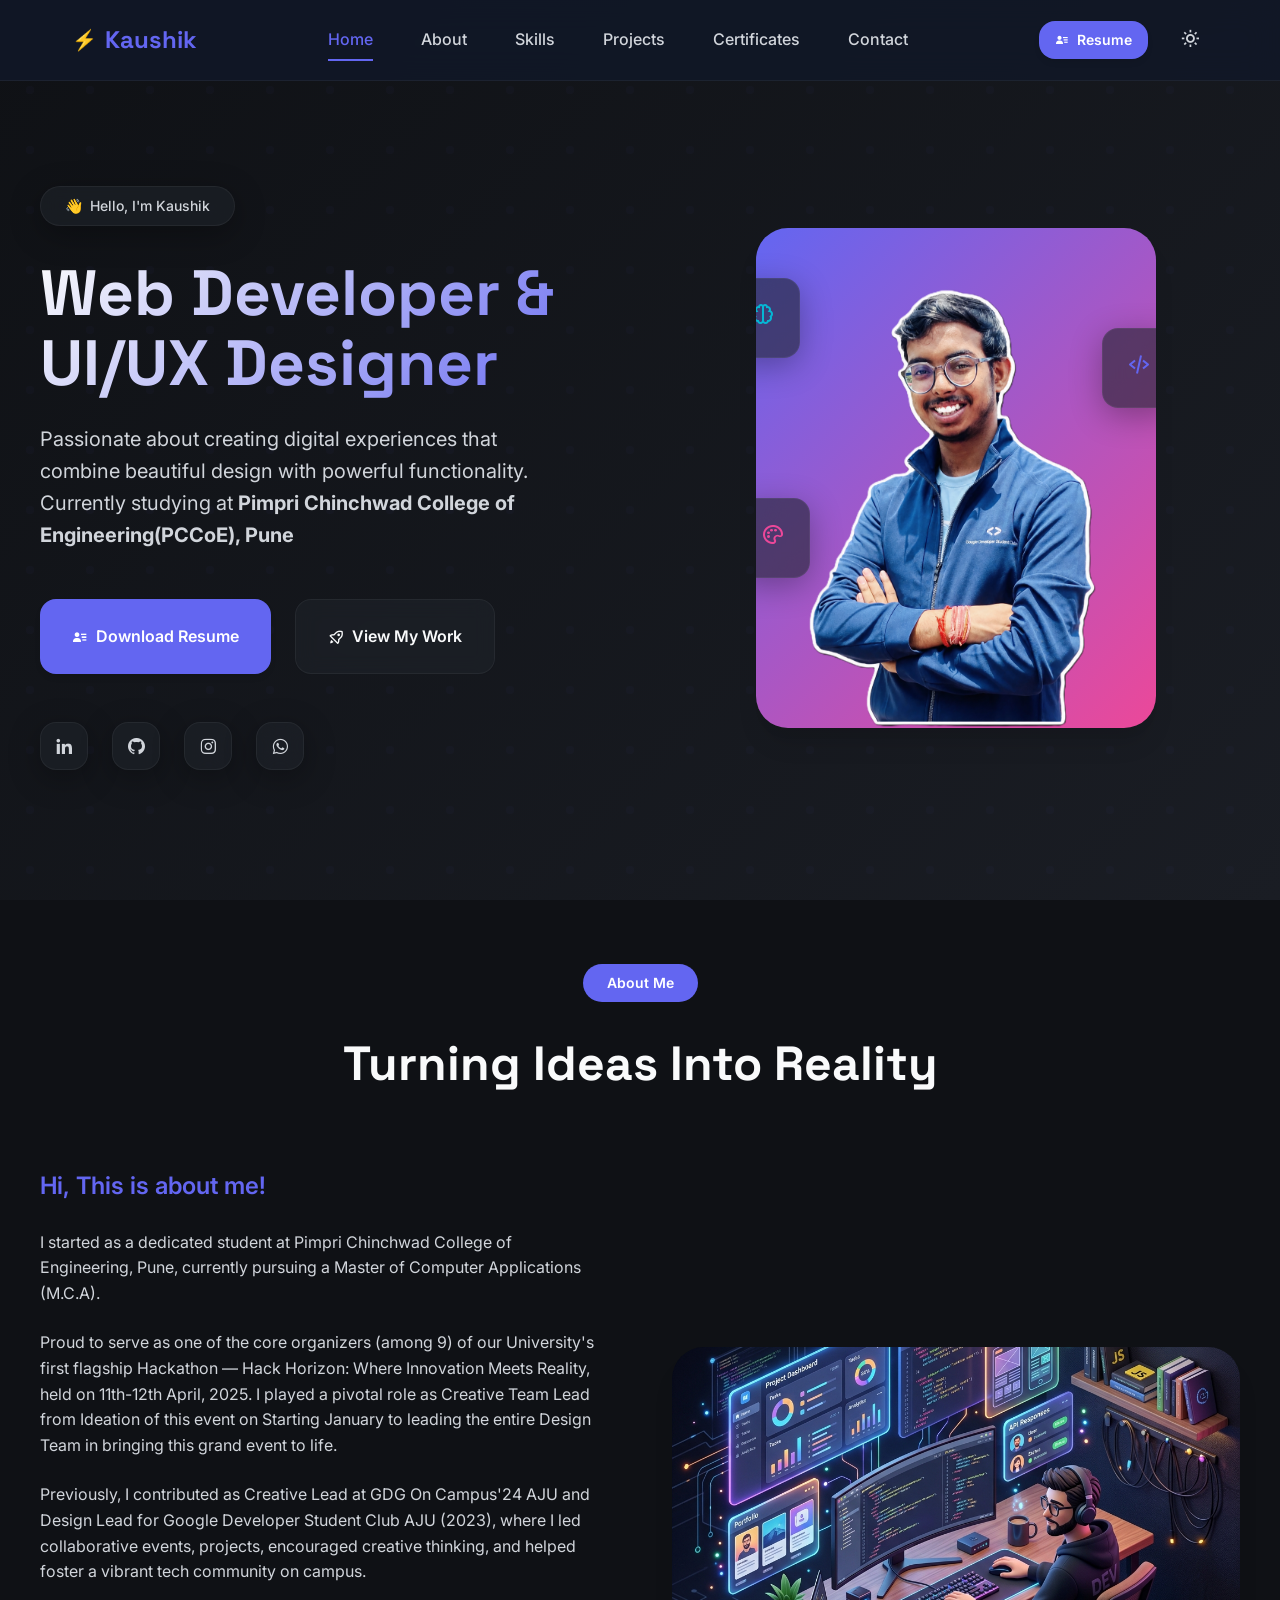
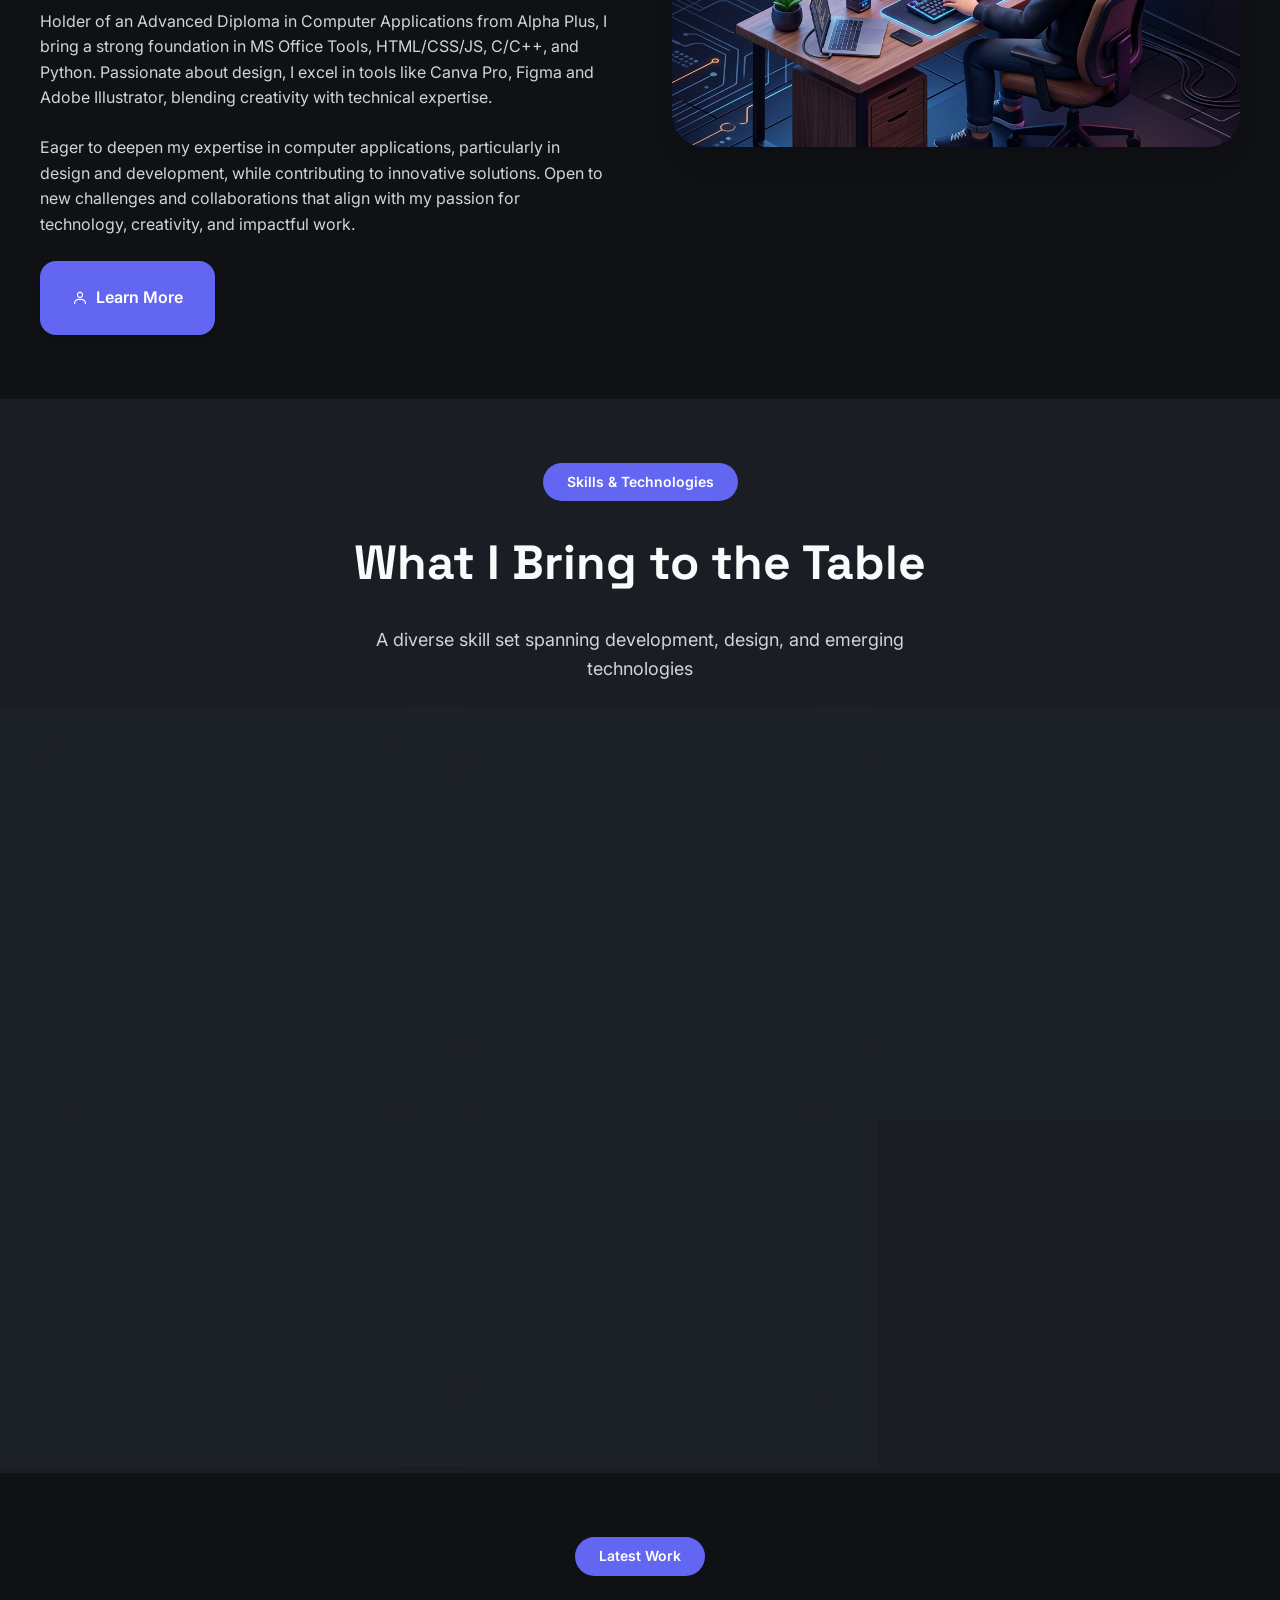
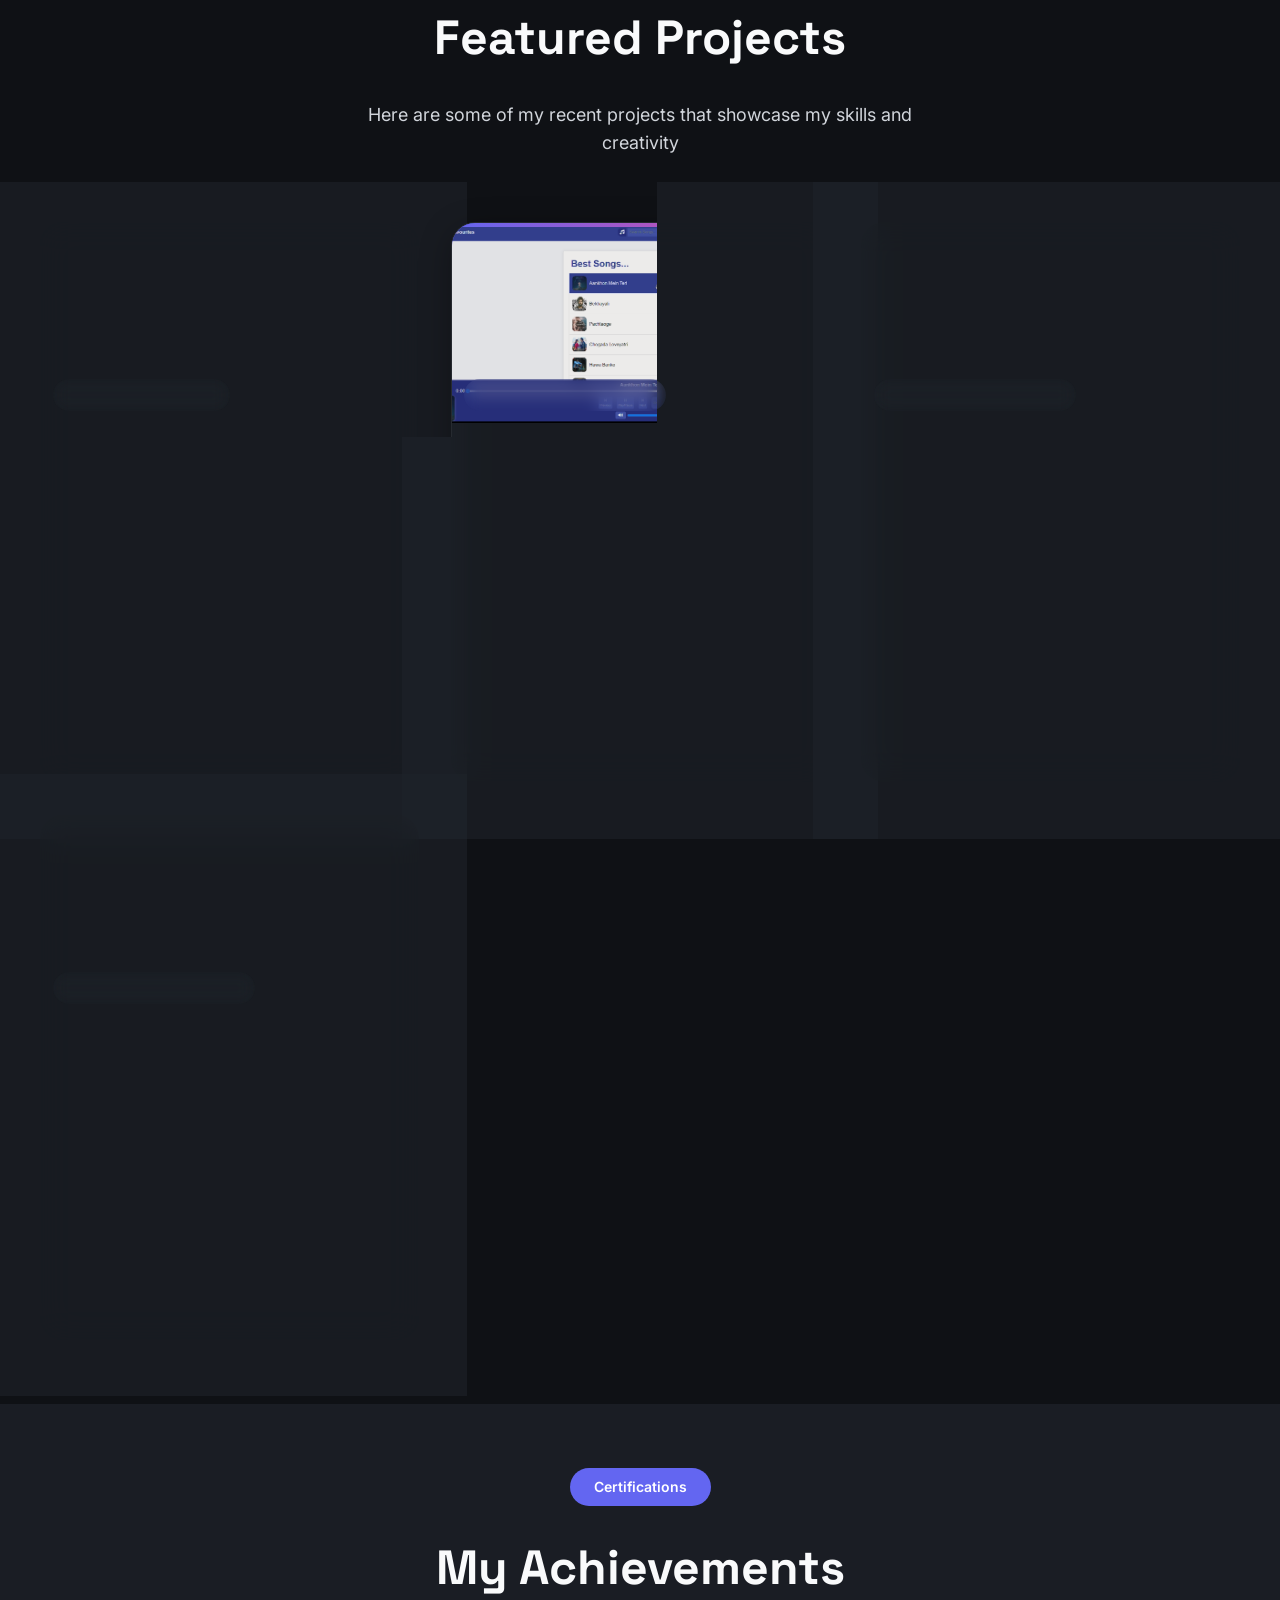
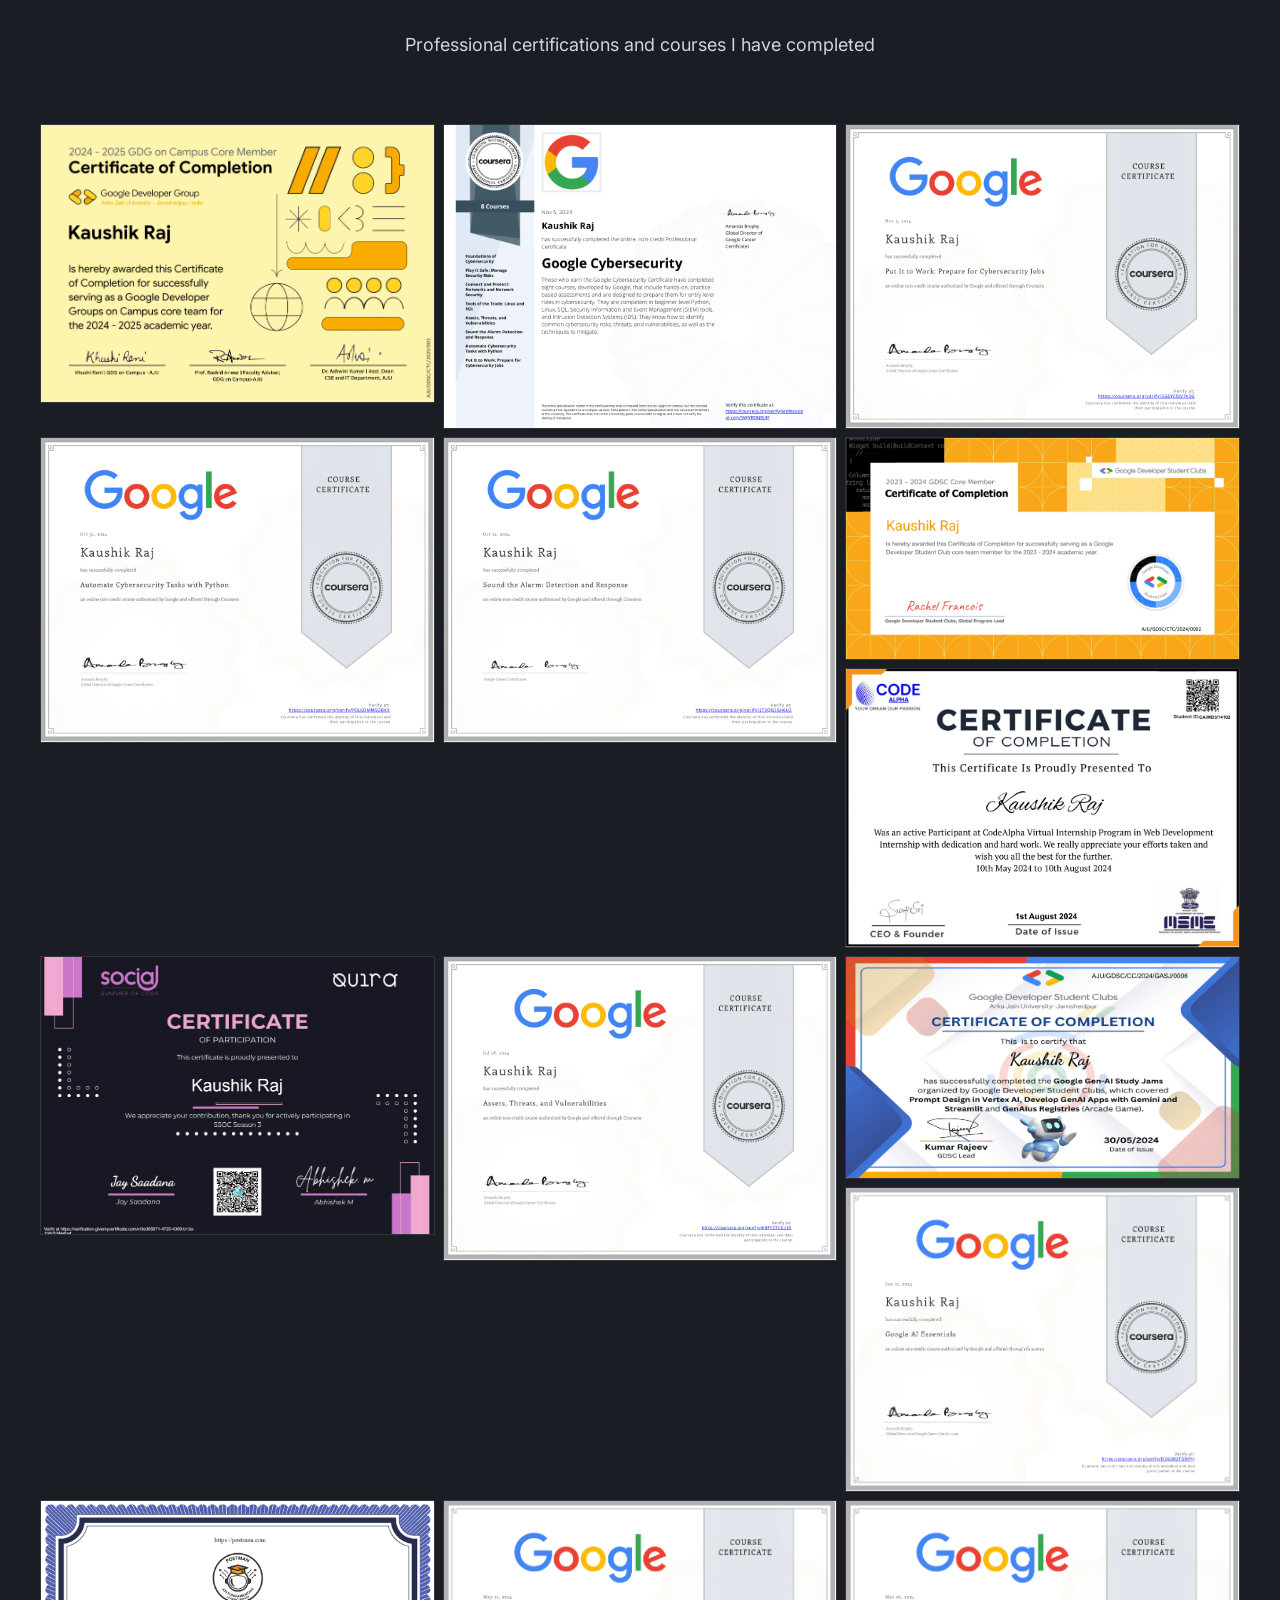
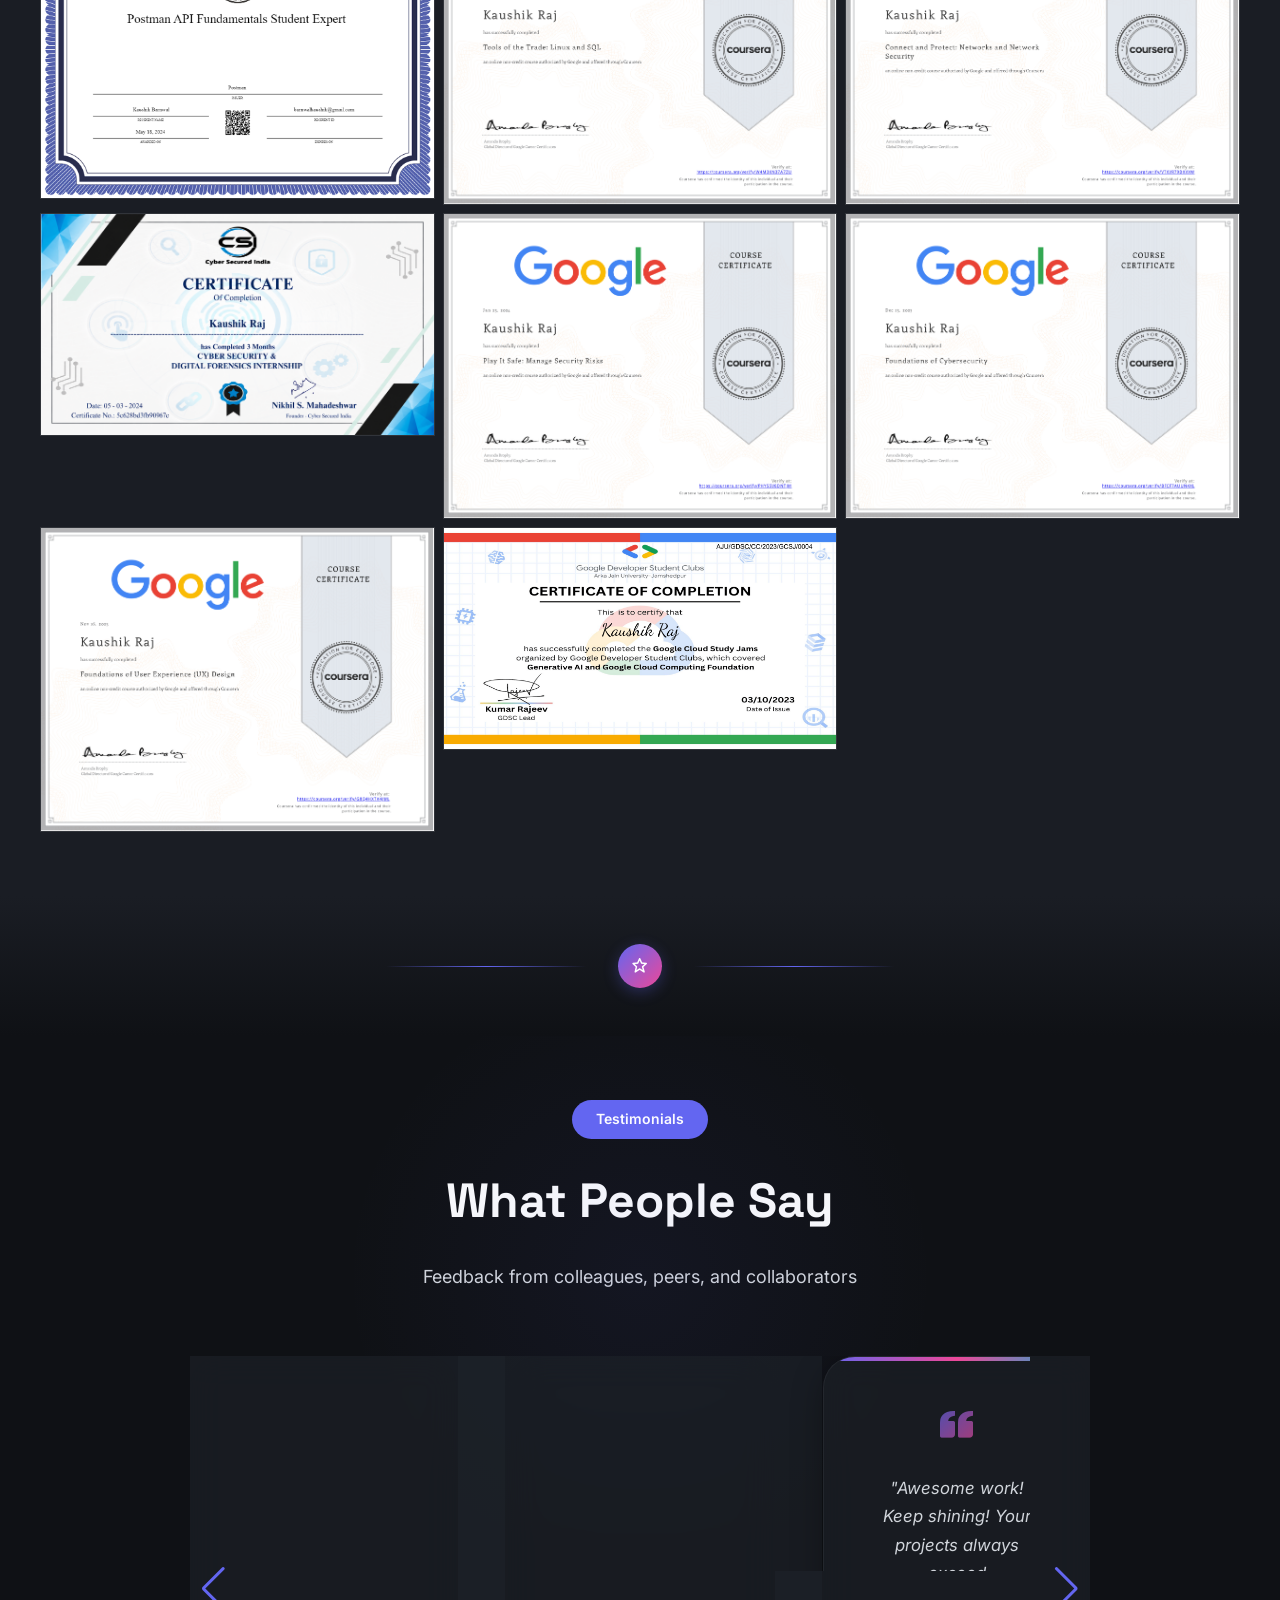
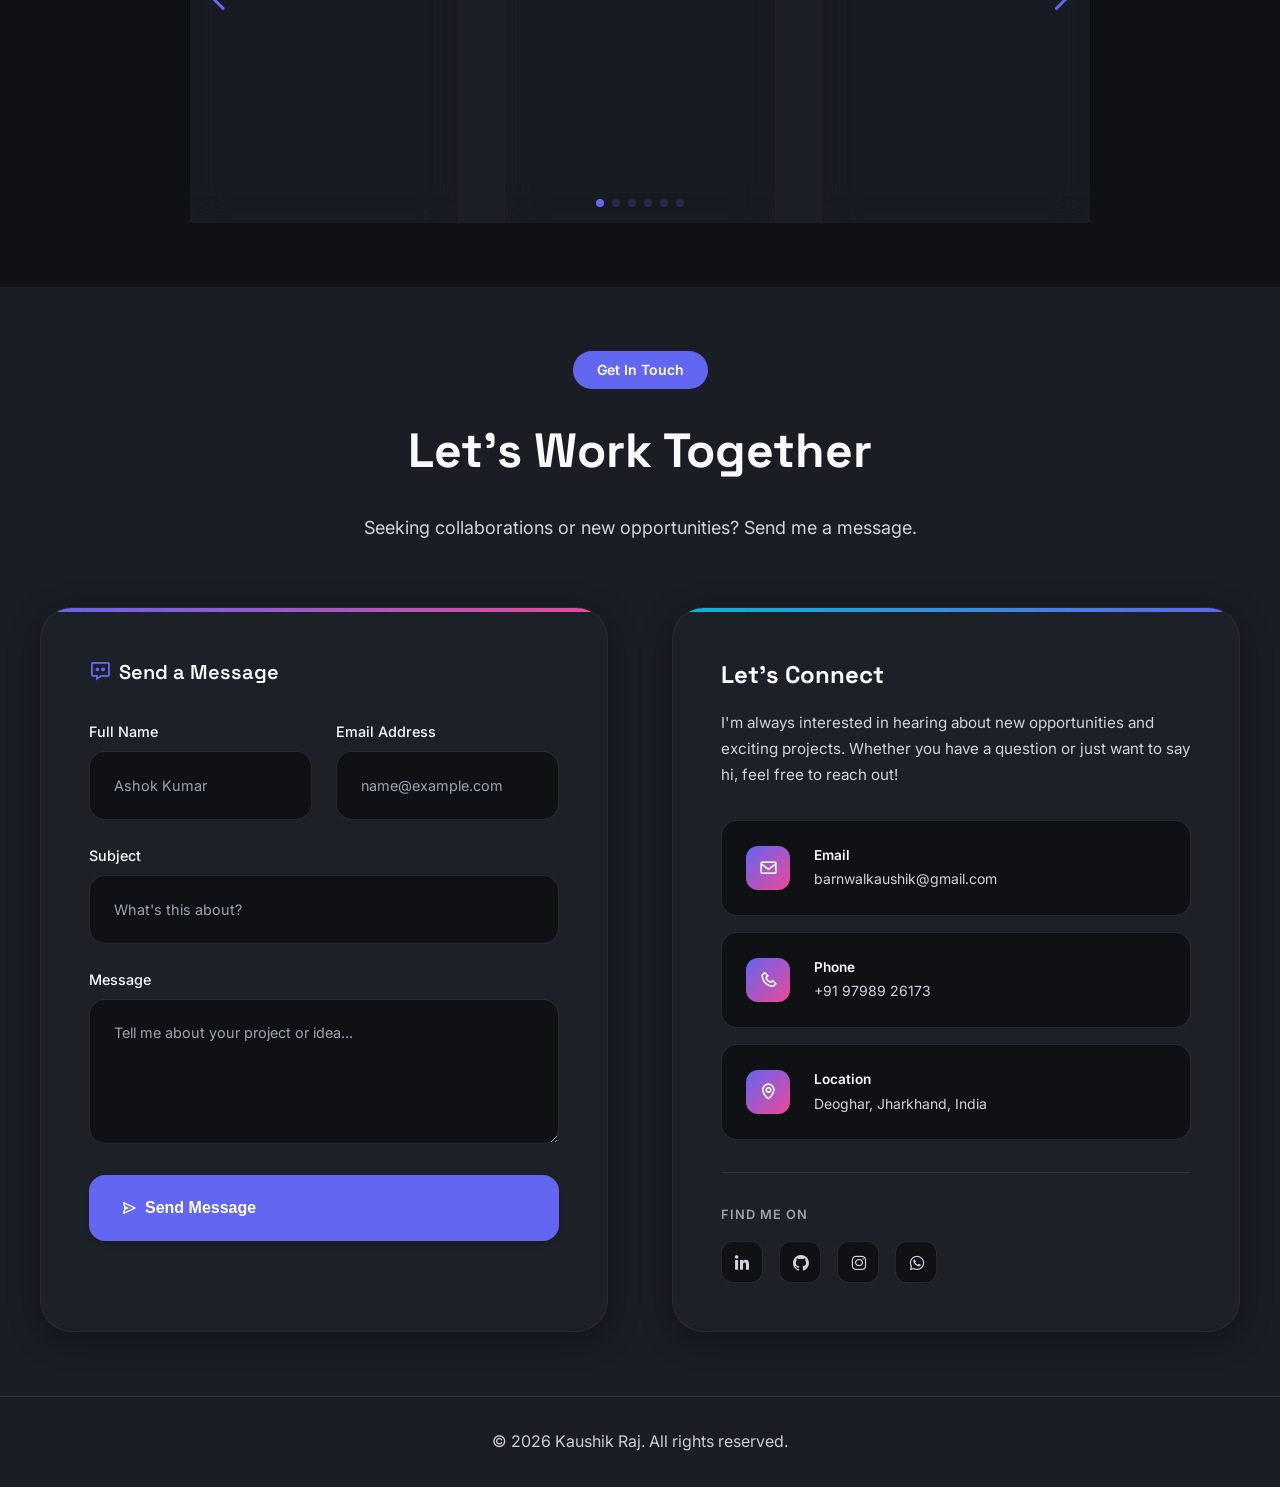
==== public/index.html @ 4f363c5a "feat: implement portfolio website with project and certificate showcase sections" ====
<!DOCTYPE html>
<html lang="en">

<head>
    <meta charset="UTF-8">
    <meta name="viewport" content="width=device-width, initial-scale=1.0">
    <title>Kaushik Raj - Portfolio</title>
    <meta name="description" content="Kaushik Raj's Portfolio - Web Developer & UI/UX Designer">
    <link
        href="https://fonts.googleapis.com/css2?family=Inter:wght@300;400;500;600;700&family=Space+Grotesk:wght@400;500;600;700&display=swap"
        rel="stylesheet">
    <!-- Icons -->
    <link href='https://unpkg.com/boxicons@2.1.4/css/boxicons.min.css' rel='stylesheet'>
    <!-- Swiper CSS -->
    <link rel="stylesheet" href="https://cdn.jsdelivr.net/npm/swiper@11/swiper-bundle.min.css" />
    <link rel="stylesheet" href="css/style.css">
</head>

<body class="dark-theme">
    <script>
        const storedTheme = localStorage.getItem("theme");
        if (storedTheme === "light") {
            document.body.classList.remove("dark-theme");
        } else {
            document.body.classList.add("dark-theme");
            if (!storedTheme) localStorage.setItem("theme", "dark");
        }
    </script>
    <!-- Ambient Background -->
    <div class="ambient-bg">
        <div class="ambient-blob blob-1"></div>
        <div class="ambient-blob blob-2"></div>
        <div class="ambient-blob blob-3"></div>
    </div>

    <!-- Header -->
    <header class="header">
        <div class="nav-container">
            <a href="#home" class="logo">Kaushik</a>
            <nav class="nav-menu">
                <a href="#home" class="nav-link active">Home</a>
                <a href="#about" class="nav-link">About</a>
                <a href="#skills" class="nav-link">Skills</a>
                <a href="#projects" class="nav-link">Projects</a>
                <a href="#certificates" class="nav-link">Certificates</a>
                <a href="#contact" class="nav-link">Contact</a>
            </nav>

            <div class="nav-actions">
                <a href="https://drive.google.com/drive/folders/1ziM_TMnIN3Klj3X53Wj9oPNrthdkcOQG?usp=sharing"
                    target="_blank" class="btn btn-primary btn-glow" style="padding: 0.5rem 1rem; font-size: 0.875rem;">
                    <i class='bx bxs-user-detail'></i> Resume
                </a>
                <button class="theme-toggle" id="theme-toggle" aria-label="Toggle Theme">
                    <i class='bx bx-moon'></i>
                </button>
                <button class="mobile-menu-toggle" aria-label="Toggle Mobile Menu">
                    <i class='bx bx-menu'></i>
                </button>
            </div>
        </div>
    </header>

    <!-- Hero Section -->
    <section class="hero" id="home">
        <div class="hero-container">
            <div class="hero-content">
                <div class="hero-badge">Hello, I'm Kaushik</div>
                <h1 class="hero-title">Web Developer & UI/UX Designer</h1>
                <p class="hero-subtitle">
                    Passionate about creating digital experiences that combine beautiful design with powerful
                    functionality. Currently studying at <b>Pimpri Chinchwad College of Engineering(PCCoE), Pune</b>
                </p>

                <div class="hero-cta">
                    <a href="https://drive.google.com/drive/folders/1ziM_TMnIN3Klj3X53Wj9oPNrthdkcOQG?usp=sharing"
                        target="_blank" class="btn btn-primary btn-glow">
                        <i class='bx bxs-user-detail'></i>
                        Download Resume
                    </a>
                    <a href="#projects" class="btn btn-secondary">
                        <i class='bx bx-rocket'></i>
                        View My Work
                    </a>
                </div>

                <div class="social-links">
                    <a href="https://www.linkedin.com/in/kaushikraj515/" target="_blank" class="social-link"
                        aria-label="LinkedIn">
                        <i class='bx bxl-linkedin'></i>
                    </a>
                    <a href="https://github.com/KaushikBarnwal" target="_blank" class="social-link" aria-label="GitHub">
                        <i class='bx bxl-github'></i>
                    </a>
                    <a href="http://instagram.com/kaushikbarnwal.515" target="_blank" class="social-link"
                        aria-label="Instagram">
                        <i class='bx bxl-instagram'></i>
                    </a>
                    <a href="https://wa.link/vadqg1" target="_blank" class="social-link" aria-label="WhatsApp">
                        <i class='bx bxl-whatsapp'></i>
                    </a>
                </div>
            </div>

            <div class="hero-visual">
                <div class="hero-image">
                    <img src="Images/home-img1-bor2a.png" alt="Kaushik Raj">
                    <div class="floating-elements">
                        <div class="floating-card">
                            <i class='bx bx-code-alt' style="font-size: 1.5rem; color: var(--primary);"></i>
                        </div>
                        <div class="floating-card">
                            <i class='bx bx-palette' style="font-size: 1.5rem; color: var(--secondary);"></i>
                        </div>
                        <div class="floating-card">
                            <i class='bx bx-brain' style="font-size: 1.5rem; color: var(--accent);"></i>
                        </div>
                    </div>
                </div>
            </div>
        </div>
    </section>

    <!-- About Section -->
    <section class="section" id="about">
        <div class="container">
            <div class="section-header">
                <div class="section-badge">About Me</div>
                <h2 class="section-title">Turning Ideas Into Reality</h2>
            </div>

            <div class="about-grid">
                <div class="about-content">
                    <h3>Hi, This is about me!</h3>
                    <p>
                        I started as a dedicated student at Pimpri Chinchwad College of Engineering, Pune, currently
                        pursuing a Master of Computer Applications (M.C.A).
                    </p>
                    <p>
                        Proud to serve as one of the core organizers (among 9) of our University's first flagship
                        Hackathon — Hack Horizon: Where Innovation Meets Reality, held on 11th-12th April, 2025. I
                        played a pivotal role as Creative Team Lead from Ideation of this event on Starting January to
                        leading the entire Design Team in bringing this grand event to life.
                    </p>
                    <p>
                        Previously, I contributed as Creative Lead at GDG On Campus'24 AJU and Design Lead for Google
                        Developer Student Club AJU (2023), where I led collaborative events, projects, encouraged
                        creative thinking, and helped foster a vibrant tech community on campus.
                    </p>
                    <p>
                        Holder of an Advanced Diploma in Computer Applications from Alpha Plus, I bring a strong
                        foundation in MS Office Tools, HTML/CSS/JS, C/C++, and Python. Passionate about design, I excel
                        in tools like Canva Pro, Figma and Adobe Illustrator, blending creativity with technical
                        expertise.
                    </p>
                    <p>
                        Eager to deepen my expertise in computer applications, particularly in design and development,
                        while contributing to innovative solutions. Open to new challenges and collaborations that align
                        with my passion for technology, creativity, and impactful work.
                    </p>

                    <a href="https://www.linkedin.com/in/kaushikraj515/" class="btn btn-primary" target="_blank">
                        <i class='bx bx-user'></i>
                        Learn More
                    </a>
                </div>

                <div class="about-image">
                    <img src="Images/about-img.png" alt="About Kaushik" loading="lazy"
                        style="width: 100%; height: 400px; object-fit: cover; border-radius: var(--radius-xl); box-shadow: var(--shadow-lg);">
                </div>
            </div>
        </div>
    </section>

    <!-- Skills Section -->
    <section class="section" id="skills" style="background: var(--bg-secondary);">
        <div class="container">
            <div class="section-header">
                <div class="section-badge">Skills & Technologies</div>
                <h2 class="section-title">What I Bring to the Table</h2>
                <p class="section-description">
                    A diverse skill set spanning development, design, and emerging technologies
                </p>
            </div>

            <div class="skills-grid">
                <div class="skill-card">
                    <div class="skill-icon">
                        <i class='bx bx-code-alt'></i>
                    </div>
                    <h3>Programming Languages</h3>
                    <div class="skill-tags">
                        <span class="skill-tag">C/C++</span>
                        <span class="skill-tag">Python</span>
                        <span class="skill-tag">Java</span>
                        <span class="skill-tag">JavaScript</span>
                        <span class="skill-tag">HTML</span>
                        <span class="skill-tag">CSS</span>
                    </div>
                </div>

                <div class="skill-card">
                    <div class="skill-icon">
                        <i class='bx bx-layer'></i>
                    </div>
                    <h3>Frameworks</h3>
                    <div class="skill-tags">
                        <span class="skill-tag">Django</span>
                        <span class="skill-tag">Vue.js</span>
                        <span class="skill-tag">React.js</span>
                    </div>
                </div>

                <div class="skill-card">
                    <div class="skill-icon">
                        <i class='bx bx-wrench'></i>
                    </div>
                    <h3>Developer Tools</h3>
                    <div class="skill-tags">
                        <span class="skill-tag">VS Code</span>
                        <span class="skill-tag">Git & GitHub</span>
                        <span class="skill-tag">Figma</span>
                        <span class="skill-tag">Canva Pro</span>
                        <span class="skill-tag">Jupyter</span>
                        <span class="skill-tag">MS Office</span>
                    </div>
                </div>

                <div class="skill-card">
                    <div class="skill-icon">
                        <i class='bx bx-data'></i>
                    </div>
                    <h3>Databases</h3>
                    <div class="skill-tags">
                        <span class="skill-tag">MySQL</span>
                        <span class="skill-tag">SQLite</span>
                        <span class="skill-tag">PostgreSQL</span>
                    </div>
                </div>

                <div class="skill-card">
                    <div class="skill-icon">
                        <i class='bx bx-cloud'></i>
                    </div>
                    <h3>Cloud & Platforms</h3>
                    <div class="skill-tags">
                        <span class="skill-tag">GCP</span>
                        <span class="skill-tag">Railway</span>
                        <span class="skill-tag">Cloudinary</span>
                        <span class="skill-tag">GitHub Pages</span>
                    </div>
                </div>
            </div>
        </div>
    </section>

    <!-- Projects Section -->
    <section class="section" id="projects">
        <div class="container">
            <div class="section-header">
                <div class="section-badge">Latest Work</div>
                <h2 class="section-title">Featured Projects</h2>
                <p class="section-description">
                    Here are some of my recent projects that showcase my skills and creativity
                </p>
            </div>

            <div class="projects-grid">
                <div class="project-card">
                    <div class="project-image">
                        <!-- <img src="Images/isekai_tracker.png" alt="Isekai Tracker" loading="lazy"> -->
                        <div class="featured-tag">Featured · Django</div>
                    </div>
                    <div class="project-content">
                        <h3 class="project-title">Isekai Tracker</h3>
                        <p class="project-description">
                            A gamified fitness tracker integrating Google Fit with AI-generated stories, turning daily
                            activities into an immersive adventure.
                        </p>
                        <div class="project-tech">
                            <span class="tech-tag">Python</span>
                            <span class="tech-tag">Django</span>
                            <span class="tech-tag">Google Fit API</span>
                            <span class="tech-tag">PostgreSQL</span>
                        </div>
                        <div class="project-links">
                            <a href="https://github.com/KaushikBarnwal/Isekai_Tracker" target="_blank"
                                class="project-link">
                                <i class='bx bxl-github'></i> GitHub
                            </a>
                        </div>
                    </div>
                </div>

                <div class="project-card">
                    <div class="project-image">
                        <img src="Images/project2.png" alt="Personalised Music Player" loading="lazy">
                        <div class="featured-tag">Featured · JavaScript</div>
                    </div>
                    <div class="project-content">
                        <h3 class="project-title">Personalised Music Player</h3>
                        <p class="project-description">
                            A feature-rich music player web application that provides users with a seamless and
                            enjoyable music listening experience.
                        </p>
                        <div class="project-tech">
                            <span class="tech-tag">HTML</span>
                            <span class="tech-tag">CSS</span>
                            <span class="tech-tag">JavaScript</span>
                        </div>
                        <div class="project-links">
                            <a href="https://kaushikbarnwal.github.io/Music-Player/" target="_blank"
                                class="project-link">
                                <i class='bx bx-link-external'></i> Live Demo
                            </a>
                            <a href="https://github.com/KaushikBarnwal/Music-Player" target="_blank"
                                class="project-link project-link-secondary">
                                <i class='bx bxl-github'></i> Code
                            </a>
                        </div>
                    </div>
                </div>

                <div class="project-card">
                    <div class="project-image">
                        <img src="Images/project3.png" alt="Book Library System" loading="lazy">
                        <div class="featured-tag">Featured · JavaScript</div>
                    </div>
                    <div class="project-content">
                        <h3 class="project-title">Book Library System</h3>
                        <p class="project-description">
                            A comprehensive book library management system that enables users to efficiently organize
                            and manage their book collections.
                        </p>
                        <div class="project-tech">
                            <span class="tech-tag">HTML</span>
                            <span class="tech-tag">CSS</span>
                            <span class="tech-tag">JavaScript</span>
                        </div>
                        <div class="project-links">
                            <a href="https://kaushikbarnwal.github.io/Book-Library/" target="_blank"
                                class="project-link">
                                <i class='bx bx-link-external'></i> Live Demo
                            </a>
                            <a href="https://github.com/KaushikBarnwal/Book-Library" target="_blank"
                                class="project-link project-link-secondary">
                                <i class='bx bxl-github'></i> Code
                            </a>
                        </div>
                    </div>
                </div>

                <div class="project-card">
                    <div class="project-image">
                        <img src="Images/project1.png" alt="To-Do List Web App" loading="lazy">
                        <div class="featured-tag">Featured · JavaScript</div>
                    </div>
                    <div class="project-content">
                        <h3 class="project-title">To-Do List Web App</h3>
                        <p class="project-description">
                            A streamlined task management application designed to help users organize and track their
                            daily activities with an intuitive interface.
                        </p>
                        <div class="project-tech">
                            <span class="tech-tag">HTML</span>
                            <span class="tech-tag">CSS</span>
                            <span class="tech-tag">JavaScript</span>
                        </div>
                        <div class="project-links">
                            <a href="https://kaushikbarnwal.github.io/To-Do-List/" target="_blank"
                                class="project-link">
                                <i class='bx bx-link-external'></i> Live Demo
                            </a>
                            <a href="https://github.com/KaushikBarnwal/To-Do-List" target="_blank"
                                class="project-link project-link-secondary">
                                <i class='bx bxl-github'></i> Code
                            </a>
                        </div>
                    </div>
                </div>
            </div>
        </div>
    </section>

    <!-- Certificates Section -->
    <section class="section" id="certificates" style="background: var(--bg-secondary);">
        <div class="container">
            <div class="section-header">
                <div class="section-badge">Certifications</div>
                <h2 class="section-title">My Achievements</h2>
                <p class="section-description">
                    Professional certifications and courses I have completed
                </p>
            </div>

            <div class="js-grid">
                <div class="grid-sizer"></div>

                <div class="grid-item"><img
                        src="Images/Certificates/Kaushik Raj GDSC 2024-25 Certificates for Core Member.png"
                        alt="Kaushik Raj GDSC 2024-25 Certificates for Core Member" loading="lazy"></div>
                <div class="grid-item"><img src="Images/Certificates/Google CyberSecurity.png"
                        alt="Google CyberSecurity" loading="lazy"></div>
                <div class="grid-item"><img
                        src="Images/Certificates/Put It to Work - Prepare for Cybersecurity Jobs.png"
                        alt="Put It to Work - Prepare for Cybersecurity Jobs" loading="lazy"></div>
                <div class="grid-item"><img src="Images/Certificates/Automate Cybersecurity Tasks with Python.png"
                        alt="Automate Cybersecurity Tasks with Python" loading="lazy"></div>
                <div class="grid-item"><img src="Images/Certificates/Sound the Alarm - Detection and Response.png"
                        alt="Sound the Alarm - Detection and Response" loading="lazy"></div>
                <div class="grid-item"><img
                        src="Images/Certificates/Kaushik Raj GDSC 2023-24 Certificates for Core Member.png"
                        alt="Kaushik Raj GDSC 2023-24 Certificates for Core Member" loading="lazy"></div>
                <div class="grid-item"><img
                        src="Images/Certificates/Web Development Internship Certificate CodeAlpha.png"
                        alt="Web Development Internship Certificate CodeAlpha" loading="lazy"></div>
                <div class="grid-item"><img src="Images/Certificates/SSoC' 24 Participation Certificate.png"
                        alt="SSoC' 24 Participation Certificate" loading="lazy"></div>
                <div class="grid-item"><img src="Images/Certificates/Assets, Threats, and Vulnerabilities.png"
                        alt="Assets, Threats, and Vulnerabilities" loading="lazy"></div>
                <div class="grid-item"><img src="Images/Certificates/Kaushik Raj Gen-AI E-Certificate-1.png"
                        alt="Kaushik Raj Gen-AI E-Certificate-1" loading="lazy"></div>
                <div class="grid-item"><img src="Images/Certificates/Google AI Essentials.png"
                        alt="Google AI Essentials" loading="lazy"></div>
                <div class="grid-item"><img src="Images/Certificates/Postman API Fundamentals Student Expert.png"
                        alt="Postman API Fundamentals Student Expert" loading="lazy"></div>
                <div class="grid-item"><img src="Images/Certificates/Tools of the Trade - Linux and SQL.png"
                        alt="Tools of the Trade - Linux and SQL" loading="lazy"></div>
                <div class="grid-item"><img
                        src="Images/Certificates/Connect and Protect - Networks and Network Security.png"
                        alt="Connect and Protect - Networks and Network Security" loading="lazy"></div>
                <div class="grid-item"><img
                        src="Images/Certificates/Cyber Security & Digital Forensics Internship Certificate.png"
                        alt="Cyber Security & Digital Forensics Internship Certificate" loading="lazy"></div>
                <div class="grid-item"><img src="Images/Certificates/Play It Safe - Manage Security Risks.png"
                        alt="Play It Safe - Manage Security Risks" loading="lazy"></div>
                <div class="grid-item"><img src="Images/Certificates/Foundations of Cybersecurity.png"
                        alt="Foundations of Cybersecurity" loading="lazy"></div>
                <div class="grid-item"><img src="Images/Certificates/Foundations of User Experience (UX) Design.png"
                        alt="Foundations of User Experience (UX) Design" loading="lazy"></div>
                <div class="grid-item"><img src="Images/Certificates/Google Cloud Study Jam Certificate.png"
                        alt="Google Cloud Study Jam Certificate" loading="lazy"></div>
            </div>
        </div>
    </section>

    <!-- Section Divider -->
    <div class="section-divider">
        <div class="divider-line"></div>
        <div class="divider-icon"><i class='bx bx-star'></i></div>
        <div class="divider-line"></div>
    </div>

    <!-- Testimonials Section -->
    <section class="section testimonials">
        <div class="container">
            <div class="section-header">
                <div class="section-badge">Testimonials</div>
                <h2 class="section-title">What People Say</h2>
                <p class="section-description">
                    Feedback from colleagues, peers, and collaborators
                </p>
            </div>

            <div class="testimonial-slider">
                <div class="swiper mySwiper">
                    <div class="swiper-wrapper">
                        <div class="swiper-slide">
                            <div class="testimonial-slide">
                                <div class="testimonial-quote-icon"><i class='bx bxs-quote-left'></i></div>
                                <p class="testimonial-text">"Python is my Love - Kaushik's dedication to programming
                                    languages is truly inspiring!"</p>
                                <div class="testimonial-stars">
                                    <i class='bx bxs-star'></i><i class='bx bxs-star'></i><i class='bx bxs-star'></i><i class='bx bxs-star'></i><i class='bx bxs-star'></i>
                                </div>
                                <div class="testimonial-author">
                                    <div class="testimonial-avatar"><img src="Images/Testimonial/Ritesh Kumar.jpg" alt="Ritesh Kumar"></div>
                                    <div class="testimonial-author-info">
                                        <h4 class="testimonial-name">Ritesh Kumar</h4>
                                        <span class="testimonial-role">Collaborator</span>
                                    </div>
                                </div>
                            </div>
                        </div>
                        <div class="swiper-slide">
                            <div class="testimonial-slide">
                                <div class="testimonial-quote-icon"><i class='bx bxs-quote-left'></i></div>
                                <p class="testimonial-text">"Well done! Your attention to detail and creative approach
                                    always impresses me."</p>
                                <div class="testimonial-stars">
                                    <i class='bx bxs-star'></i><i class='bx bxs-star'></i><i class='bx bxs-star'></i><i class='bx bxs-star'></i><i class='bx bxs-star'></i>
                                </div>
                                <div class="testimonial-author">
                                    <div class="testimonial-avatar"><img src="Images/Testimonial/Ankush Gupta.jpg" alt="Ankush Gupta"></div>
                                    <div class="testimonial-author-info">
                                        <h4 class="testimonial-name">Ankush Gupta</h4>
                                        <span class="testimonial-role">Peer</span>
                                    </div>
                                </div>
                            </div>
                        </div>
                        <div class="swiper-slide">
                            <div class="testimonial-slide">
                                <div class="testimonial-quote-icon"><i class='bx bxs-quote-left'></i></div>
                                <p class="testimonial-text">"Awesome work! Keep shining! Your projects always exceed
                                    expectations."</p>
                                <div class="testimonial-stars">
                                    <i class='bx bxs-star'></i><i class='bx bxs-star'></i><i class='bx bxs-star'></i><i class='bx bxs-star'></i><i class='bx bxs-star'></i>
                                </div>
                                <div class="testimonial-author">
                                    <div class="testimonial-avatar"><img src="Images/Testimonial/Rakesh Nayak.jpg" alt="Rakesh Nayak"></div>
                                    <div class="testimonial-author-info">
                                        <h4 class="testimonial-name">Rakesh Nayak</h4>
                                        <span class="testimonial-role">Colleague</span>
                                    </div>
                                </div>
                            </div>
                        </div>
                        <div class="swiper-slide">
                            <div class="testimonial-slide">
                                <div class="testimonial-quote-icon"><i class='bx bxs-quote-left'></i></div>
                                <p class="testimonial-text">"Awesome work! Your design skills and technical expertise
                                    make you stand out."</p>
                                <div class="testimonial-stars">
                                    <i class='bx bxs-star'></i><i class='bx bxs-star'></i><i class='bx bxs-star'></i><i class='bx bxs-star'></i><i class='bx bxs-star'></i>
                                </div>
                                <div class="testimonial-author">
                                    <div class="testimonial-avatar"><img src="Images/Testimonial/Umme Kulsum.jpg" alt="Umme Kulsum"></div>
                                    <div class="testimonial-author-info">
                                        <h4 class="testimonial-name">Umme Kulsum</h4>
                                        <span class="testimonial-role">Peer</span>
                                    </div>
                                </div>
                            </div>
                        </div>
                        <div class="swiper-slide">
                            <div class="testimonial-slide">
                                <div class="testimonial-quote-icon"><i class='bx bxs-quote-left'></i></div>
                                <p class="testimonial-text">"Its Amazing 👏 Your creativity knows no bounds!"</p>
                                <div class="testimonial-stars">
                                    <i class='bx bxs-star'></i><i class='bx bxs-star'></i><i class='bx bxs-star'></i><i class='bx bxs-star'></i><i class='bx bxs-star'></i>
                                </div>
                                <div class="testimonial-author">
                                    <div class="testimonial-avatar"><img src="Images/Testimonial/Prince Ojha.jpg" alt="Prince Ojha"></div>
                                    <div class="testimonial-author-info">
                                        <h4 class="testimonial-name">Prince Ojha</h4>
                                        <span class="testimonial-role">Peer</span>
                                    </div>
                                </div>
                            </div>
                        </div>
                        <div class="swiper-slide">
                            <div class="testimonial-slide">
                                <div class="testimonial-quote-icon"><i class='bx bxs-quote-left'></i></div>
                                <p class="testimonial-text">"Aesthetically pleasing!! 👌🏻 Your eye for design is
                                    exceptional."</p>
                                <div class="testimonial-stars">
                                    <i class='bx bxs-star'></i><i class='bx bxs-star'></i><i class='bx bxs-star'></i><i class='bx bxs-star'></i><i class='bx bxs-star'></i>
                                </div>
                                <div class="testimonial-author">
                                    <div class="testimonial-avatar"><img src="Images/Testimonial/Akash Sahu.jpg" alt="Akash Sahu" loading="lazy"></div>
                                    <div class="testimonial-author-info">
                                        <h4 class="testimonial-name">Akash Sahu</h4>
                                        <span class="testimonial-role">Colleague</span>
                                    </div>
                                </div>
                            </div>
                        </div>
                    </div>
                    <div class="swiper-pagination"></div>
                    <div class="swiper-button-next"></div>
                    <div class="swiper-button-prev"></div>
                </div>
            </div>
        </div>
    </section>

    <!-- Contact Section -->
    <section class="section" id="contact">
        <div class="container">
            <div class="section-header">
                <div class="section-badge">Get In Touch</div>
                <h2 class="section-title">Let's Work Together</h2>
                <p class="section-description">
                    Seeking collaborations or new opportunities? Send me a message.
                </p>
            </div>

            <div class="contact-grid">
                <div class="contact-form">
                    <h3 class="contact-form-title"><i class='bx bx-message-dots'></i> Send a Message</h3>
                    <form action="https://formsubmit.co/barnwalkaushik@gmail.com" method="POST">
                        <input type="hidden" name="_captcha" value="false">
                        <input type="text" name="_honey" style="display:none">

                        <div class="form-row">
                            <div class="form-group">
                                <label for="name" class="form-label">Full Name</label>
                                <input type="text" id="name" name="name" class="form-input"
                                    placeholder="Ashok Kumar" required>
                            </div>
                            <div class="form-group">
                                <label for="email" class="form-label">Email Address</label>
                                <input type="email" id="email" name="email" class="form-input"
                                    placeholder="name@example.com" required>
                            </div>
                        </div>
                        <div class="form-group">
                            <label for="subject" class="form-label">Subject</label>
                            <input type="text" id="subject" name="subject" class="form-input"
                                placeholder="What's this about?" required>
                        </div>
                        <div class="form-group">
                            <label for="message" class="form-label">Message</label>
                            <textarea id="message" name="message" class="form-textarea" rows="5"
                                placeholder="Tell me about your project or idea..." required></textarea>
                        </div>

                        <button type="submit" class="btn btn-primary" style="width: 100%;">
                            <i class='bx bx-send'></i>
                            Send Message
                        </button>
                    </form>
                </div>

                <div class="contact-info">
                    <div class="contact-info-card">
                        <h3>Let's Connect</h3>
                        <p>
                            I'm always interested in hearing about new opportunities and exciting projects.
                            Whether you have a question or just want to say hi, feel free to reach out!
                        </p>

                        <div class="contact-items">
                            <a href="mailto:barnwalkaushik@gmail.com" class="contact-item">
                                <div class="contact-icon">
                                    <i class='bx bx-envelope'></i>
                                </div>
                                <div>
                                    <h4>Email</h4>
                                    <p>barnwalkaushik@gmail.com</p>
                                </div>
                            </a>

                            <a href="tel:+919798926173" class="contact-item">
                                <div class="contact-icon">
                                    <i class='bx bx-phone'></i>
                                </div>
                                <div>
                                    <h4>Phone</h4>
                                    <p>+91 97989 26173</p>
                                </div>
                            </a>

                            <div class="contact-item">
                                <div class="contact-icon">
                                    <i class='bx bx-map'></i>
                                </div>
                                <div>
                                    <h4>Location</h4>
                                    <p>Deoghar, Jharkhand, India</p>
                                </div>
                            </div>
                        </div>

                        <div class="contact-social">
                            <span class="contact-social-label">Find me on</span>
                            <div class="contact-social-links">
                                <a href="https://www.linkedin.com/in/kaushikraj515/" target="_blank"
                                    aria-label="LinkedIn"><i class='bx bxl-linkedin'></i></a>
                                <a href="https://github.com/KaushikBarnwal" target="_blank"
                                    aria-label="GitHub"><i class='bx bxl-github'></i></a>
                                <a href="http://instagram.com/kaushikbarnwal.515" target="_blank"
                                    aria-label="Instagram"><i class='bx bxl-instagram'></i></a>
                                <a href="https://wa.link/vadqg1" target="_blank"
                                    aria-label="WhatsApp"><i class='bx bxl-whatsapp'></i></a>
                            </div>
                        </div>
                    </div>
                </div>
            </div>
        </div>
    </section>

    <!-- Certificate Lightbox -->
    <div class="cert-lightbox" id="cert-lightbox">
        <button class="cert-lightbox-close" aria-label="Close">&times;</button>
        <button class="cert-lightbox-prev" aria-label="Previous"><i class='bx bx-chevron-left'></i></button>
        <button class="cert-lightbox-next" aria-label="Next"><i class='bx bx-chevron-right'></i></button>
        <img src="" alt="">
        <div class="cert-lightbox-counter"></div>
        <div class="cert-lightbox-caption"></div>
    </div>

    <!-- Footer -->
    <footer class="footer">
        <div class="container">
            <p>&copy; <span id="current-year">2026</span> Kaushik Raj. All rights reserved.</p>
        </div>
    </footer>

    <!-- Scripts -->
    <script src="https://unpkg.com/scrollreveal"></script>
    <script src="https://cdn.jsdelivr.net/npm/swiper@11/swiper-bundle.min.js"></script>
    <script src="https://unpkg.com/imagesloaded@5/imagesloaded.pkgd.min.js"></script>
    <script src="https://unpkg.com/masonry-layout@4/dist/masonry.pkgd.min.js"></script>

    <script src="js/script.js"></script>
</body>

</html>
---- public/css/style.css ----
* {
    margin: 0;
    padding: 0;
    box-sizing: border-box;
}

:root {
    /* Colors */
    --primary: #6366f1;
    --primary-dark: #4f46e5;
    --secondary: #ec4899;
    --accent: #06b6d4;
    --text-primary: #1f2937;
    --text-secondary: #6b7280;
    --text-muted: #9ca3af;
    --bg-primary: #f8fafc;
    --bg-secondary: #f1f5f9;
    --bg-card: #ffffff;
    --border: #e2e8f0;
    --shadow: 0 4px 6px -1px rgba(0, 0, 0, 0.1);
    --shadow-lg: 0 20px 25px -5px rgba(0, 0, 0, 0.1),
        0 10px 10px -5px rgba(0, 0, 0, 0.04);

    /* Typography */
    --font-primary: "Inter", sans-serif;
    --font-display: "Space Grotesk", sans-serif;

    /* Spacing */
    --space-xs: 0.5rem;
    --space-sm: 1rem;
    --space-md: 1.5rem;
    --space-lg: 2rem;
    --space-xl: 3rem;
    --space-2xl: 4rem;

    /* Border radius */
    --radius-sm: 0.75rem;
    --radius-md: 1rem;
    --radius-lg: 1.5rem;
    --radius-xl: 2rem;

    /* Glassmorphism */
    --glass-bg: rgba(255, 255, 255, 0.7);
    --glass-border: rgba(255, 255, 255, 0.2);
    --glass-shadow: 0 8px 32px 0 rgba(31, 38, 135, 0.07);
}

.dark-theme {
    --text-primary: #f9fafb;
    --text-secondary: #d1d5db;
    --text-muted: #9ca3af;
    --bg-primary: #0f1115;
    --bg-secondary: #1a1d24;
    --bg-card: #1f232b;
    --border: rgba(255, 255, 255, 0.1);
    
    /* Glassmorphism Dark */
    --glass-bg: rgba(31, 35, 43, 0.6);
    --glass-border: rgba(255, 255, 255, 0.05);
    --glass-shadow: 0 8px 32px 0 rgba(0, 0, 0, 0.3);
}

html, body {
    scroll-behavior: smooth;
    font-size: 16px;
    overflow-x: hidden;
    width: 100%;
}

body {
    font-family: var(--font-primary);
    background: var(--bg-primary);
    color: var(--text-primary);
    line-height: 1.6;
    transition: all 0.3s ease;
    position: relative;
}

/* Ambient Background */
.ambient-bg {
    position: fixed;
    top: 0;
    left: 0;
    width: 100%;
    height: 100vh;
    z-index: -1;
    overflow: hidden;
    pointer-events: none;
    background: var(--bg-primary);
}

.ambient-blob {
    position: absolute;
    filter: blur(80px);
    opacity: 0.4;
    animation: drift 20s infinite alternate ease-in-out;
    border-radius: 50%;
}

.blob-1 {
    width: 40vw;
    height: 40vw;
    background: var(--primary);
    top: -10%;
    left: -10%;
    animation-delay: 0s;
}

.blob-2 {
    width: 35vw;
    height: 35vw;
    background: var(--secondary);
    bottom: -10%;
    right: -10%;
    animation-delay: -5s;
}

.blob-3 {
    width: 30vw;
    height: 30vw;
    background: var(--accent);
    top: 40%;
    left: 50%;
    transform: translate(-50%, -50%);
    animation-delay: -10s;
    opacity: 0.3;
}

@keyframes drift {
    0% { transform: translate(0, 0) scale(1); }
    33% { transform: translate(5%, 5%) scale(1.1); }
    66% { transform: translate(-5%, 10%) scale(0.9); }
    100% { transform: translate(10%, -5%) scale(1.05); }
}

/* Header */
.header {
    position: fixed;
    top: 0;
    left: 0;
    right: 0;
    z-index: 1000;
    background: var(--glass-bg);
    backdrop-filter: blur(16px);
    -webkit-backdrop-filter: blur(16px);
    border-bottom: 1px solid var(--glass-border);
    transition: all 0.3s ease;
}

.dark-theme .header {
    background: var(--glass-bg);
}

.nav-container {
    max-width: 1200px;
    margin: 0 auto;
    padding: 0 var(--space-lg);
    display: flex;
    align-items: center;
    justify-content: space-between;
    height: 80px;
}

.logo {
    font-family: var(--font-display);
    font-size: 1.5rem;
    font-weight: 700;
    color: var(--primary);
    text-decoration: none;
    display: flex;
    align-items: center;
    gap: var(--space-xs);
}

.logo::before {
    content: "⚡";
    font-size: 1.25rem;
}

.nav-menu {
    display: flex;
    align-items: center;
    gap: var(--space-xl);
    list-style: none;
}

.nav-link {
    text-decoration: none;
    color: var(--text-secondary);
    font-weight: 500;
    position: relative;
    transition: color 0.3s ease;
}

.nav-link:hover,
.nav-link.active {
    color: var(--primary);
}

.nav-link::after {
    content: "";
    position: absolute;
    bottom: -8px;
    left: 0;
    width: 0;
    height: 2px;
    background: var(--primary);
    transition: width 0.3s ease;
}

.nav-link:hover::after,
.nav-link.active::after {
    width: 100%;
}

.nav-actions {
    display: flex;
    align-items: center;
    gap: var(--space-md);
}

.theme-toggle {
    background: none;
    border: none;
    color: var(--text-secondary);
    font-size: 1.25rem;
    cursor: pointer;
    padding: var(--space-xs);
    border-radius: var(--radius-sm);
    transition: all 0.3s ease;
}

.theme-toggle:hover {
    color: var(--primary);
    background: var(--bg-secondary);
}

.mobile-menu-toggle {
    display: none;
    background: none;
    border: none;
    font-size: 1.5rem;
    color: var(--text-primary);
    cursor: pointer;
}

/* Hero Section */
.hero {
    min-height: 100vh;
    display: flex;
    align-items: center;
    padding: 120px var(--space-lg) var(--space-2xl);
    background: linear-gradient(135deg,
            var(--bg-primary) 0%,
            var(--bg-secondary) 100%);
    position: relative;
    overflow: hidden;
}

.hero::before {
    content: "";
    position: absolute;
    top: 0;
    left: 0;
    right: 0;
    bottom: 0;
    background: url("data:image/svg+xml,%3Csvg width='60' height='60' viewBox='0 0 60 60' xmlns='http://www.w3.org/2000/svg'%3E%3Cg fill='none' fill-rule='evenodd'%3E%3Cg fill='%236366f1' fill-opacity='0.03'%3E%3Ccircle cx='30' cy='30' r='4'/%3E%3C/g%3E%3C/g%3E%3C/svg%3E");
    pointer-events: none;
}

.hero-container {
    max-width: 1200px;
    margin: 0 auto;
    display: grid;
    grid-template-columns: 1fr 1fr;
    gap: var(--space-2xl);
    align-items: center;
}

.hero-content {
    z-index: 2;
}

.hero-badge {
    display: inline-flex;
    align-items: center;
    gap: var(--space-xs);
    padding: var(--space-xs) var(--space-md);
    background: var(--glass-bg);
    backdrop-filter: blur(10px);
    -webkit-backdrop-filter: blur(10px);
    border: 1px solid var(--glass-border);
    border-radius: 50px;
    font-size: 0.875rem;
    font-weight: 500;
    color: var(--text-secondary);
    margin-bottom: var(--space-lg);
    box-shadow: var(--glass-shadow);
}

.hero-badge::before {
    content: "👋";
}

.hero-title {
    font-family: var(--font-display);
    font-size: clamp(2.5rem, 5vw, 4rem);
    font-weight: 700;
    line-height: 1.1;
    margin-bottom: var(--space-md);
    background: linear-gradient(135deg,
            var(--text-primary) 0%,
            var(--primary) 100%);
    -webkit-background-clip: text;
    -webkit-text-fill-color: transparent;
    background-clip: text;
}

.hero-subtitle {
    font-size: 1.25rem;
    color: var(--text-secondary);
    margin-bottom: var(--space-xl);
    max-width: 500px;
}

.hero-cta {
    display: flex;
    gap: var(--space-md);
    margin-bottom: var(--space-xl);
}

.btn {
    display: inline-flex;
    align-items: center;
    gap: var(--space-xs);
    padding: var(--space-md) var(--space-lg);
    border-radius: var(--radius-md);
    font-weight: 600;
    text-decoration: none;
    transition: all 0.3s ease;
    border: none;
    cursor: pointer;
    font-size: 1rem;
}

.btn-primary {
    background: var(--primary);
    color: white;
    box-shadow: var(--shadow);
}

.btn-primary:hover {
    background: var(--primary-dark);
    transform: translateY(-4px) scale(1.02);
    box-shadow: 0 10px 25px -5px rgba(99, 102, 241, 0.5);
}

.btn-secondary {
    background: var(--glass-bg);
    backdrop-filter: blur(10px);
    -webkit-backdrop-filter: blur(10px);
    color: var(--text-primary);
    border: 1px solid var(--glass-border);
}

.btn-secondary:hover {
    background: var(--glass-bg);
    transform: translateY(-4px) scale(1.02);
    box-shadow: var(--glass-shadow);
    border-color: var(--primary);
}

.btn-glow {
    position: relative;
    overflow: hidden;
    animation: glow-pulse 2s infinite;
}

@keyframes glow-pulse {
    0% { box-shadow: 0 0 0 0 rgba(99, 102, 241, 0.4); }
    70% { box-shadow: 0 0 0 10px rgba(99, 102, 241, 0); }
    100% { box-shadow: 0 0 0 0 rgba(99, 102, 241, 0); }
}

.social-links {
    display: flex;
    gap: var(--space-md);
}

.social-link {
    display: flex;
    align-items: center;
    justify-content: center;
    width: 48px;
    height: 48px;
    background: var(--glass-bg);
    backdrop-filter: blur(10px);
    -webkit-backdrop-filter: blur(10px);
    border: 1px solid var(--glass-border);
    border-radius: var(--radius-md);
    color: var(--text-secondary);
    text-decoration: none;
    transition: all 0.3s cubic-bezier(0.175, 0.885, 0.32, 1.275);
    font-size: 1.25rem;
    box-shadow: var(--glass-shadow);
}

.social-link:hover {
    background: var(--primary);
    color: white;
    transform: translateY(-6px) scale(1.1);
    box-shadow: 0 10px 20px -5px rgba(99, 102, 241, 0.5);
}

.hero-visual {
    display: flex;
    justify-content: center;
    align-items: center;
    position: relative;
}

.hero-image {
    width: 100%;
    max-width: 400px;
    height: 500px;
    background: linear-gradient(135deg, var(--primary) 0%, var(--secondary) 100%);
    border-radius: var(--radius-xl);
    position: relative;
    overflow: hidden;
    box-shadow: var(--shadow-lg);
}

.hero-image img {
    width: 100%;
    height: 100%;
    object-fit: cover;
    display: block;
    position: relative;
}

.floating-elements {
    position: absolute;
    inset: 0;
}

.floating-card {
    position: absolute;
    background: var(--glass-bg);
    backdrop-filter: blur(12px);
    -webkit-backdrop-filter: blur(12px);
    border: 1px solid var(--glass-border);
    border-radius: var(--radius-md);
    padding: var(--space-md);
    box-shadow: var(--glass-shadow);
    animation: float 6s ease-in-out infinite;
}

.floating-card:nth-child(1) {
    top: 20%;
    right: -20px;
    animation-delay: 0s;
}

.floating-card:nth-child(2) {
    bottom: 30%;
    left: -20px;
    animation-delay: 2s;
}

.floating-card:nth-child(3) {
    top: 10%;
    left: -30px;
    animation-delay: 4s;
}

@keyframes float {

    0%,
    100% {
        transform: translateY(0px);
    }

    50% {
        transform: translateY(-20px);
    }
}

/* Section Styles */
.section {
    padding: var(--space-2xl) var(--space-lg);
}

.container {
    max-width: 1200px;
    margin: 0 auto;
}

.section-header {
    text-align: center;
    margin-bottom: var(--space-2xl);
}

.section-badge {
    display: inline-block;
    padding: var(--space-xs) var(--space-md);
    background: var(--primary);
    color: white;
    border-radius: 50px;
    font-size: 0.875rem;
    font-weight: 600;
    margin-bottom: var(--space-md);
}

.section-title {
    font-family: var(--font-display);
    font-size: clamp(2rem, 4vw, 3rem);
    font-weight: 700;
    margin-bottom: var(--space-md);
}

.section-description {
    font-size: 1.125rem;
    color: var(--text-secondary);
    max-width: 600px;
    margin: 0 auto;
}

/* About Section */
.about-grid {
    display: grid;
    grid-template-columns: 1fr 1fr;
    gap: var(--space-2xl);
    align-items: center;
}

.about-content h3 {
    font-size: 1.5rem;
    font-weight: 600;
    margin-bottom: var(--space-md);
    color: var(--primary);
}

.about-content p {
    color: var(--text-secondary);
    margin-bottom: var(--space-md);
}

.about-image {
    position: relative;
}

.about-image img {
    width: 100%;
    border-radius: var(--radius-xl);
    box-shadow: var(--shadow-lg);
}

/* Skills Section */
.skills-grid {
    display: grid;
    grid-template-columns: repeat(auto-fit, minmax(280px, 1fr));
    gap: var(--space-lg);
}

.skill-card {
    background: var(--glass-bg);
    backdrop-filter: blur(12px);
    -webkit-backdrop-filter: blur(12px);
    border: 1px solid var(--glass-border);
    border-radius: var(--radius-lg);
    padding: var(--space-xl);
    text-align: center;
    transition: all 0.4s cubic-bezier(0.175, 0.885, 0.32, 1.275);
    position: relative;
    overflow: hidden;
    box-shadow: var(--glass-shadow);
}

.skill-card::before {
    content: "";
    position: absolute;
    top: 0;
    left: 0;
    right: 0;
    height: 4px;
    background: linear-gradient(90deg, var(--primary), var(--secondary));
}

.skill-card:hover {
    transform: translateY(-8px);
    box-shadow: var(--shadow-lg);
}

.skill-icon {
    width: 64px;
    height: 64px;
    background: linear-gradient(135deg, var(--primary), var(--secondary));
    border-radius: var(--radius-md);
    display: flex;
    align-items: center;
    justify-content: center;
    margin: 0 auto var(--space-md);
    font-size: 1.5rem;
    color: white;
}

.skill-card h3 {
    font-size: 1.25rem;
    font-weight: 600;
    margin-bottom: var(--space-md);
}

.skill-tags {
    display: flex;
    flex-wrap: wrap;
    gap: var(--space-xs);
    justify-content: center;
}

.skill-tag {
    background: var(--glass-border);
    color: var(--text-primary);
    padding: 0.25rem 0.75rem;
    border-radius: 50px;
    font-size: 0.875rem;
    font-weight: 500;
    transition: all 0.3s ease;
    border: 1px solid rgba(255, 255, 255, 0.1);
}

.skill-tag:hover {
    background: var(--primary);
    color: white;
    transform: translateY(-2px);
    box-shadow: 0 4px 10px rgba(99, 102, 241, 0.4);
}

/* Projects Section */
.projects-grid {
    display: grid;
    grid-template-columns: repeat(auto-fit, minmax(320px, 1fr));
    gap: var(--space-lg);
}

.project-card {
    background: var(--glass-bg);
    backdrop-filter: blur(16px);
    -webkit-backdrop-filter: blur(16px);
    border: 1px solid var(--glass-border);
    border-radius: var(--radius-lg);
    overflow: hidden;
    transition: all 0.4s cubic-bezier(0.175, 0.885, 0.32, 1.275);
    position: relative;
    box-shadow: var(--glass-shadow);
    display: flex;
    flex-direction: column;
}

.project-card::before {
    content: "";
    position: absolute;
    top: 0;
    left: 0;
    right: 0;
    height: 4px;
    background: linear-gradient(90deg, var(--primary), var(--secondary));
    z-index: 3;
}

.project-card:hover {
    transform: translateY(-8px);
    box-shadow: 0 20px 40px -10px rgba(99, 102, 241, 0.25);
}

.project-image {
    height: 200px;
    background: linear-gradient(135deg, var(--primary), var(--secondary));
    position: relative;
    overflow: hidden;
}

.project-image::before {
    content: "🚀";
    position: absolute;
    top: 50%;
    left: 50%;
    transform: translate(-50%, -50%);
    font-size: 3rem;
    opacity: 0.3;
}

.project-image img {
    width: 100%;
    height: 100%;
    object-fit: cover;
    display: block;
    position: relative;
    z-index: 2;
    transition: transform 0.5s ease;
}

.project-card:hover .project-image img {
    transform: scale(1.05);
}

.featured-tag {
    position: absolute;
    bottom: 12px;
    left: 12px;
    z-index: 3;
    padding: 6px 16px;
    border-radius: 50px;
    font-size: 0.7rem;
    font-weight: 700;
    letter-spacing: 1.5px;
    text-transform: uppercase;
    color: #fff;
    background: linear-gradient(135deg, rgba(99, 102, 241, 0.85), rgba(6, 182, 212, 0.85));
    backdrop-filter: blur(8px);
    -webkit-backdrop-filter: blur(8px);
    border: 1px solid rgba(255, 255, 255, 0.15);
    box-shadow: 0 4px 15px rgba(0, 0, 0, 0.25);
}

.project-content {
    padding: var(--space-lg);
    display: flex;
    flex-direction: column;
    flex: 1;
}

.project-title {
    font-size: 1.25rem;
    font-weight: 700;
    margin-bottom: var(--space-xs);
    font-family: var(--font-display);
}

.project-description {
    color: var(--text-secondary);
    margin-bottom: var(--space-md);
    font-size: 0.925rem;
    line-height: 1.6;
}

.project-tech {
    display: flex;
    flex-wrap: wrap;
    gap: 6px;
    margin-bottom: var(--space-md);
}

.tech-tag {
    padding: 4px 12px;
    border-radius: 50px;
    font-size: 0.75rem;
    font-weight: 600;
    background: rgba(99, 102, 241, 0.1);
    color: var(--primary);
    border: 1px solid rgba(99, 102, 241, 0.2);
    transition: all 0.3s ease;
}

.tech-tag:hover {
    background: var(--primary);
    color: white;
    border-color: var(--primary);
}

.project-links {
    display: flex;
    align-items: center;
    gap: var(--space-md);
    margin-top: auto;
    padding-top: var(--space-md);
    border-top: 1px solid var(--border);
}

.project-link {
    display: inline-flex;
    align-items: center;
    gap: 6px;
    color: var(--primary);
    text-decoration: none;
    font-weight: 600;
    font-size: 0.875rem;
    transition: all 0.3s ease;
}

.project-link:hover {
    color: var(--primary-dark);
    transform: translateX(3px);
}

.project-link-secondary {
    color: var(--text-muted);
}

.project-link-secondary:hover {
    color: var(--text-primary);
}

/* Masonry Grid — WordPress-style Gallery */
.js-grid::after {
    content: '';
    display: block;
    clear: both;
}

.js-grid {
    margin: -4px;
}

.grid-sizer,
.grid-item {
    width: 33.333%;
}

.grid-item {
    float: left;
    padding: 4px;
    cursor: pointer;
}

.grid-item img {
    display: block;
    width: 100%;
    height: auto;
    border-radius: 0;
    border: 1px solid var(--border);
    transition: opacity 0.3s ease, filter 0.3s ease;
}

.grid-item:hover img {
    opacity: 0.85;
    filter: brightness(1.05);
}

/* Lightbox Overlay */
.cert-lightbox {
    position: fixed;
    inset: 0;
    z-index: 9999;
    display: flex;
    align-items: center;
    justify-content: center;
    background: rgba(0, 0, 0, 0.88);
    backdrop-filter: blur(8px);
    -webkit-backdrop-filter: blur(8px);
    opacity: 0;
    visibility: hidden;
    transition: opacity 0.35s ease, visibility 0.35s ease;
    cursor: zoom-out;
}

.cert-lightbox.active {
    opacity: 1;
    visibility: visible;
}

.cert-lightbox img {
    max-width: 90vw;
    max-height: 88vh;
    object-fit: contain;
    border-radius: 6px;
    box-shadow: 0 20px 60px rgba(0, 0, 0, 0.6);
    transform: scale(0.92);
    transition: transform 0.35s cubic-bezier(0.175, 0.885, 0.32, 1.275);
}

.cert-lightbox.active img {
    transform: scale(1);
}

.cert-lightbox-close {
    position: absolute;
    top: 24px;
    right: 28px;
    width: 44px;
    height: 44px;
    border: none;
    background: rgba(255, 255, 255, 0.12);
    color: #fff;
    font-size: 1.75rem;
    border-radius: 50%;
    cursor: pointer;
    display: flex;
    align-items: center;
    justify-content: center;
    transition: background 0.3s ease, transform 0.3s ease;
    line-height: 1;
}

.cert-lightbox-close:hover {
    background: rgba(255, 255, 255, 0.25);
    transform: rotate(90deg);
}

.cert-lightbox-caption {
    position: absolute;
    bottom: 24px;
    left: 50%;
    transform: translateX(-50%);
    color: rgba(255, 255, 255, 0.85);
    font-size: 0.9rem;
    font-weight: 500;
    text-align: center;
    max-width: 600px;
    padding: 8px 20px;
    background: rgba(0, 0, 0, 0.5);
    border-radius: 50px;
    white-space: nowrap;
    overflow: hidden;
    text-overflow: ellipsis;
}

.cert-lightbox-counter {
    position: absolute;
    top: 28px;
    left: 28px;
    color: rgba(255, 255, 255, 0.9);
    font-size: 0.9rem;
    font-weight: 600;
    padding: 6px 16px;
    background: rgba(255, 255, 255, 0.12);
    border-radius: 50px;
    letter-spacing: 0.5px;
    font-variant-numeric: tabular-nums;
}

/* Lightbox nav arrows */
.cert-lightbox-prev,
.cert-lightbox-next {
    position: absolute;
    top: 50%;
    transform: translateY(-50%);
    width: 48px;
    height: 48px;
    border: none;
    background: rgba(255, 255, 255, 0.1);
    color: #fff;
    font-size: 1.5rem;
    border-radius: 50%;
    cursor: pointer;
    display: flex;
    align-items: center;
    justify-content: center;
    transition: background 0.3s ease;
}

.cert-lightbox-prev { left: 20px; }
.cert-lightbox-next { right: 20px; }
.cert-lightbox-prev:hover,
.cert-lightbox-next:hover {
    background: rgba(255, 255, 255, 0.25);
}

@media (max-width: 900px) {
    .grid-sizer, .grid-item { width: 50%; }
}
@media (max-width: 600px) {
    .grid-sizer, .grid-item { width: 100%; }
    .cert-lightbox-prev,
    .cert-lightbox-next { display: none; }
}

/* Section Divider */
.section-divider {
    display: flex;
    align-items: center;
    justify-content: center;
    gap: var(--space-lg);
    padding: var(--space-xl) var(--space-lg);
    background: linear-gradient(180deg, var(--bg-secondary) 0%, var(--bg-primary) 100%);
}

.divider-line {
    flex: 1;
    max-width: 200px;
    height: 1px;
    background: linear-gradient(90deg, transparent, var(--primary), transparent);
}

.divider-icon {
    width: 44px;
    height: 44px;
    display: flex;
    align-items: center;
    justify-content: center;
    border-radius: 50%;
    background: linear-gradient(135deg, var(--primary), var(--secondary));
    color: white;
    font-size: 1.1rem;
    box-shadow: 0 4px 15px rgba(99, 102, 241, 0.3);
    animation: float 6s ease-in-out infinite;
}

/* Testimonials */
.testimonials {
    background: var(--bg-primary);
    position: relative;
    overflow: hidden;
}

.testimonials::before {
    content: "";
    position: absolute;
    top: -60px;
    left: 50%;
    transform: translateX(-50%);
    width: 600px;
    height: 600px;
    border-radius: 50%;
    background: radial-gradient(circle, rgba(99, 102, 241, 0.06) 0%, transparent 70%);
    pointer-events: none;
}

.testimonial-slider {
    max-width: 900px;
    margin: 0 auto;
}

.testimonial-slide {
    background: var(--glass-bg);
    backdrop-filter: blur(16px);
    -webkit-backdrop-filter: blur(16px);
    border: 1px solid var(--glass-border);
    border-radius: var(--radius-xl);
    padding: var(--space-xl) var(--space-xl) var(--space-lg);
    text-align: center;
    box-shadow: var(--glass-shadow);
    position: relative;
    overflow: hidden;
    transition: transform 0.4s ease, box-shadow 0.4s ease;
}

.testimonial-slide::before {
    content: "";
    position: absolute;
    top: 0;
    left: 0;
    right: 0;
    height: 4px;
    background: linear-gradient(90deg, var(--primary), var(--secondary), var(--accent));
}

.testimonial-slide:hover {
    transform: translateY(-4px);
    box-shadow: var(--shadow-lg);
}

.testimonial-quote-icon {
    margin-bottom: var(--space-md);
}

.testimonial-quote-icon i {
    font-size: 2.5rem;
    background: linear-gradient(135deg, var(--primary), var(--secondary));
    -webkit-background-clip: text;
    -webkit-text-fill-color: transparent;
    background-clip: text;
    opacity: 0.7;
}

.testimonial-text {
    color: var(--text-secondary);
    font-style: italic;
    font-size: 1.05rem;
    line-height: 1.7;
    margin-bottom: var(--space-md);
    min-height: 60px;
}

.testimonial-stars {
    display: flex;
    justify-content: center;
    gap: 4px;
    margin-bottom: var(--space-lg);
}

.testimonial-stars i {
    color: #f59e0b;
    font-size: 1rem;
}

.testimonial-author {
    display: flex;
    align-items: center;
    justify-content: center;
    gap: var(--space-md);
    padding-top: var(--space-md);
    border-top: 1px solid var(--border);
}

.testimonial-avatar {
    width: 52px;
    height: 52px;
    border-radius: 50%;
    background: linear-gradient(135deg, var(--primary), var(--secondary));
    overflow: hidden;
    flex-shrink: 0;
    padding: 2px;
}

.testimonial-avatar img {
    width: 100%;
    height: 100%;
    object-fit: cover;
    display: block;
    border-radius: 50%;
}

.testimonial-author-info {
    text-align: left;
}

.testimonial-name {
    font-weight: 600;
    font-size: 0.95rem;
    margin-bottom: 2px;
}

.testimonial-role {
    font-size: 0.8rem;
    color: var(--text-muted);
    font-weight: 500;
}

/* Contact Section */
#contact {
    background: var(--bg-secondary);
    position: relative;
}

.contact-grid {
    display: grid;
    grid-template-columns: 1fr 1fr;
    gap: var(--space-2xl);
    align-items: stretch;
}

.contact-form {
    background: var(--glass-bg);
    backdrop-filter: blur(16px);
    -webkit-backdrop-filter: blur(16px);
    border: 1px solid var(--glass-border);
    border-radius: var(--radius-xl);
    padding: var(--space-xl);
    box-shadow: var(--glass-shadow);
    position: relative;
    overflow: hidden;
    display: flex;
    flex-direction: column;
}

.contact-form::before {
    content: "";
    position: absolute;
    top: 0;
    left: 0;
    right: 0;
    height: 4px;
    background: linear-gradient(90deg, var(--primary), var(--secondary));
}

.contact-form-title {
    font-family: var(--font-display);
    font-size: 1.25rem;
    font-weight: 600;
    margin-bottom: var(--space-lg);
    display: flex;
    align-items: center;
    gap: var(--space-xs);
    color: var(--text-primary);
}

.contact-form-title i {
    color: var(--primary);
    font-size: 1.4rem;
}

.form-row {
    display: grid;
    grid-template-columns: 1fr 1fr;
    gap: var(--space-md);
}

.form-group {
    margin-bottom: var(--space-md);
}

.form-label {
    display: block;
    margin-bottom: var(--space-xs);
    font-weight: 500;
    color: var(--text-primary);
    font-size: 0.9rem;
}

.form-input,
.form-textarea {
    width: 100%;
    padding: var(--space-md);
    border: 1px solid var(--border);
    border-radius: var(--radius-md);
    background: var(--bg-primary);
    color: var(--text-primary);
    font-family: inherit;
    font-size: 0.95rem;
    transition: border-color 0.3s ease, box-shadow 0.3s ease;
}

.form-input::placeholder,
.form-textarea::placeholder {
    color: var(--text-muted);
    font-size: 0.9rem;
}

.form-input:focus,
.form-textarea:focus {
    outline: none;
    border-color: var(--primary);
    box-shadow: 0 0 0 4px rgba(99, 102, 241, 0.1);
}

.form-textarea {
    resize: vertical;
    min-height: 120px;
}

/* Contact Info Panel */
.contact-info {
    display: flex;
    flex-direction: column;
}

.contact-info-card {
    background: var(--glass-bg);
    backdrop-filter: blur(16px);
    -webkit-backdrop-filter: blur(16px);
    border: 1px solid var(--glass-border);
    border-radius: var(--radius-xl);
    padding: var(--space-xl);
    box-shadow: var(--glass-shadow);
    position: relative;
    overflow: hidden;
    flex: 1;
    display: flex;
    flex-direction: column;
}

.contact-info-card::before {
    content: "";
    position: absolute;
    top: 0;
    left: 0;
    right: 0;
    height: 4px;
    background: linear-gradient(90deg, var(--accent), var(--primary));
}

.contact-info-card h3 {
    font-family: var(--font-display);
    font-size: 1.5rem;
    font-weight: 700;
    margin-bottom: var(--space-sm);
}

.contact-info-card > p {
    color: var(--text-secondary);
    margin-bottom: var(--space-lg);
    line-height: 1.7;
    font-size: 0.95rem;
}

.contact-items {
    display: flex;
    flex-direction: column;
    gap: var(--space-sm);
    margin-bottom: var(--space-lg);
}

.contact-item {
    display: flex;
    align-items: center;
    gap: var(--space-md);
    padding: var(--space-md);
    border-radius: var(--radius-md);
    background: var(--bg-primary);
    border: 1px solid var(--border);
    transition: all 0.3s ease;
    text-decoration: none;
    color: inherit;
    cursor: default;
}

a.contact-item {
    cursor: pointer;
}

a.contact-item:hover {
    border-color: var(--primary);
    transform: translateX(6px);
    box-shadow: 0 4px 12px rgba(99, 102, 241, 0.12);
}

.contact-item h4 {
    font-size: 0.85rem;
    font-weight: 600;
    margin-bottom: 2px;
}

.contact-item p {
    color: var(--text-secondary);
    font-size: 0.875rem;
    margin: 0;
}

.contact-icon {
    width: 44px;
    height: 44px;
    background: linear-gradient(135deg, var(--primary), var(--secondary));
    color: white;
    border-radius: var(--radius-sm);
    display: flex;
    align-items: center;
    justify-content: center;
    font-size: 1.2rem;
    flex-shrink: 0;
}

/* Contact Social Links */
.contact-social {
    padding-top: var(--space-lg);
    border-top: 1px solid var(--border);
    margin-top: auto;
}

.contact-social-label {
    display: block;
    font-size: 0.8rem;
    font-weight: 600;
    color: var(--text-muted);
    text-transform: uppercase;
    letter-spacing: 1px;
    margin-bottom: var(--space-sm);
}

.contact-social-links {
    display: flex;
    gap: var(--space-sm);
}

.contact-social-links a {
    display: flex;
    align-items: center;
    justify-content: center;
    width: 42px;
    height: 42px;
    border-radius: var(--radius-sm);
    background: var(--bg-primary);
    border: 1px solid var(--border);
    color: var(--text-secondary);
    font-size: 1.2rem;
    text-decoration: none;
    transition: all 0.3s cubic-bezier(0.175, 0.885, 0.32, 1.275);
}

.contact-social-links a:hover {
    background: var(--primary);
    border-color: var(--primary);
    color: white;
    transform: translateY(-4px);
    box-shadow: 0 6px 15px rgba(99, 102, 241, 0.35);
}

/* Footer */
.footer {
    background: var(--bg-secondary);
    color: var(--text-primary);
    text-align: center;
    padding: var(--space-lg) var(--space-lg);
    border-top: 1px solid var(--border);
}

.footer p {
    opacity: 0.8;
}

/* Responsive Design */
@media (max-width: 768px) {
    .nav-menu {
        display: none;
        flex-direction: column;
        position: absolute;
        top: 80px;
        left: 0;
        width: 100%;
        background: var(--glass-bg);
        backdrop-filter: blur(12px);
        -webkit-backdrop-filter: blur(12px);
        padding: var(--space-md) var(--space-lg);
        border-bottom: 1px solid var(--glass-border);
        box-shadow: var(--glass-shadow);
        gap: var(--space-md);
        text-align: center;
    }

    .mobile-menu-toggle {
        display: block;
    }

    .hero-container,
    .about-grid,
    .contact-grid {
        grid-template-columns: 1fr;
        text-align: center;
        gap: var(--space-xl);
    }

    .hero {
        padding: 100px var(--space-md) var(--space-lg);
    }

    .hero-image {
        max-width: 100%;
        height: auto;
        aspect-ratio: 4 / 5;
    }

    .section {
        padding: var(--space-xl) var(--space-md);
    }

    .floating-card {
        display: none;
    }

    .skills-grid,
    .projects-grid {
        grid-template-columns: 1fr;
    }

    .form-row {
        grid-template-columns: 1fr;
    }
}

@media (max-width: 480px) {
    .nav-container {
        padding: 0 var(--space-md);
    }

    .nav-actions .btn {
        display: none; /* Hide resume button on very small screens to prevent header overflow */
    }

    .hero-cta {
        flex-direction: column;
    }

    .btn {
        justify-content: center;
    }
}

/* Swiper Overrides */
.swiper-pagination-bullet {
    background: var(--primary);
}

.swiper-button-next,
.swiper-button-prev {
    color: var(--primary);
}

/* Form Submission States */
.btn-success {
    background: #10b981 !important;
    box-shadow: 0 10px 25px -5px rgba(16, 185, 129, 0.5) !important;
}

.btn-error {
    background: #ef4444 !important;
    box-shadow: 0 10px 25px -5px rgba(239, 68, 68, 0.5) !important;
}
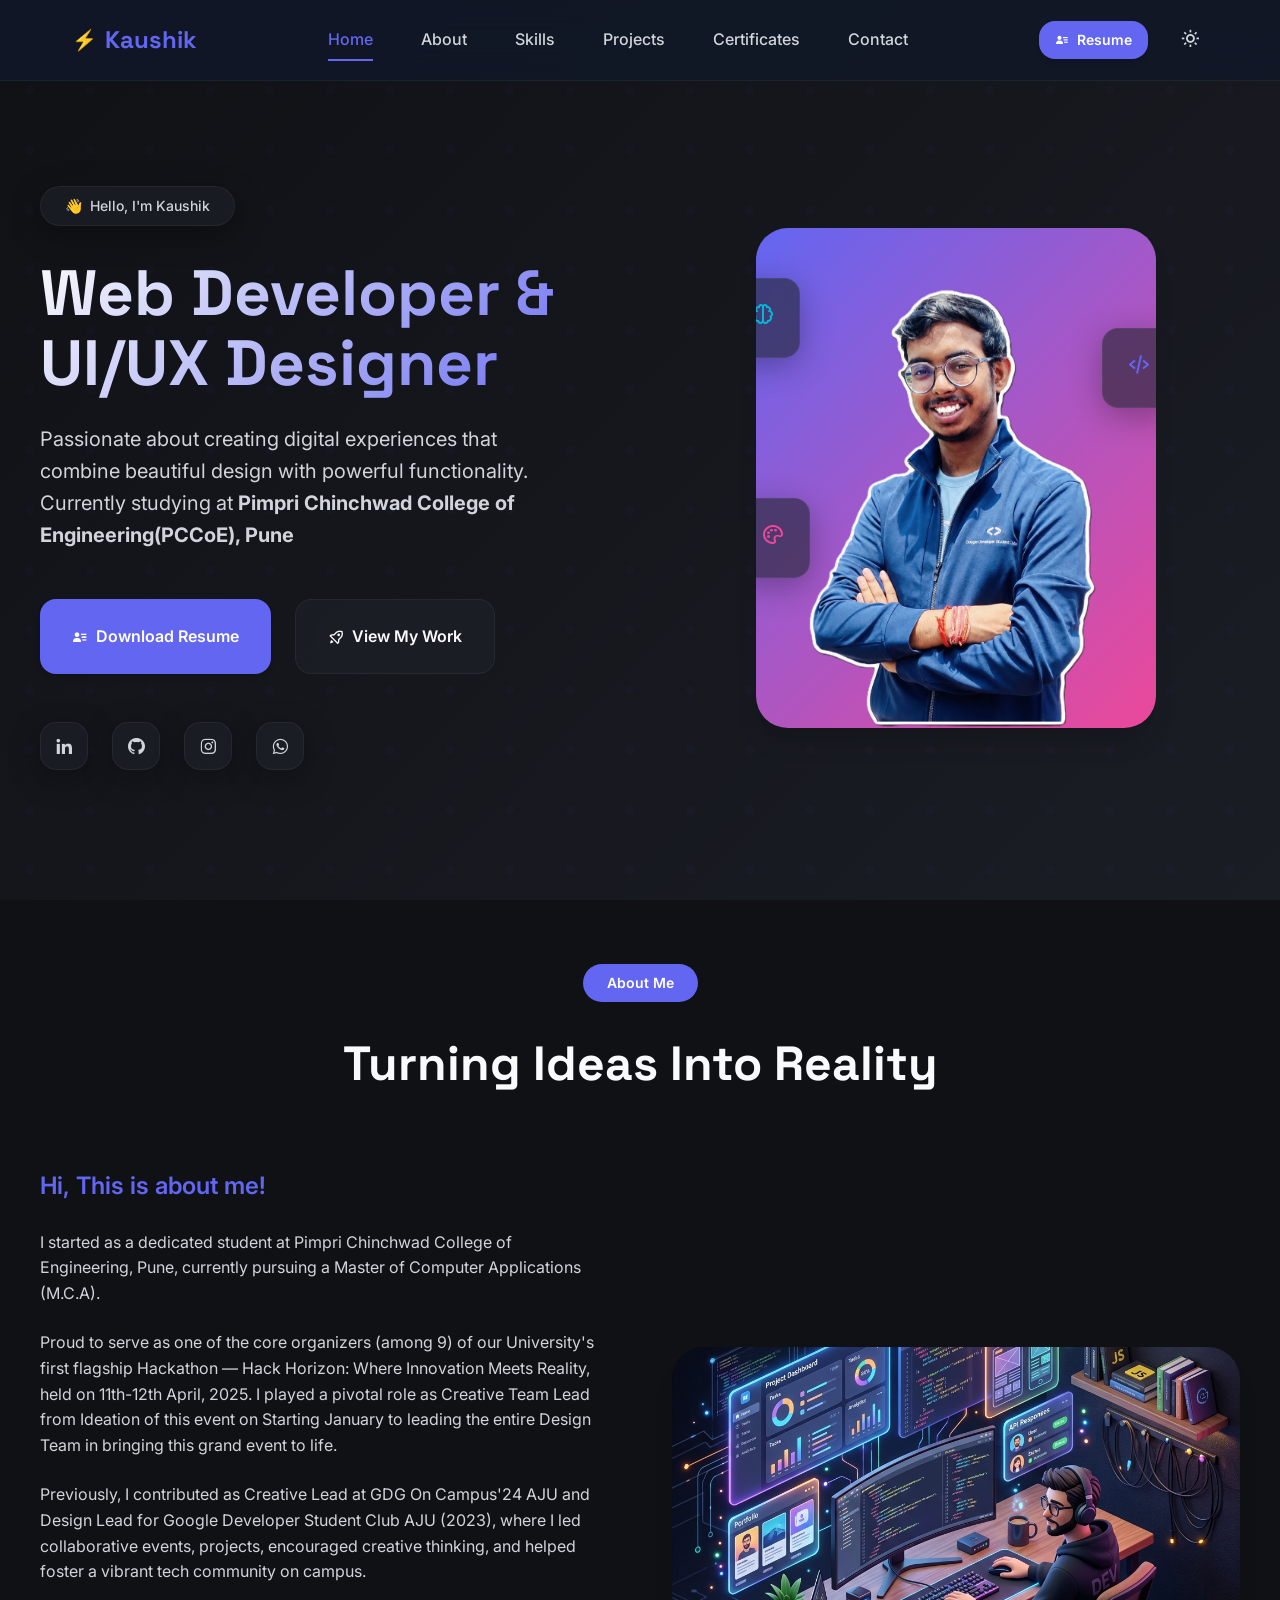
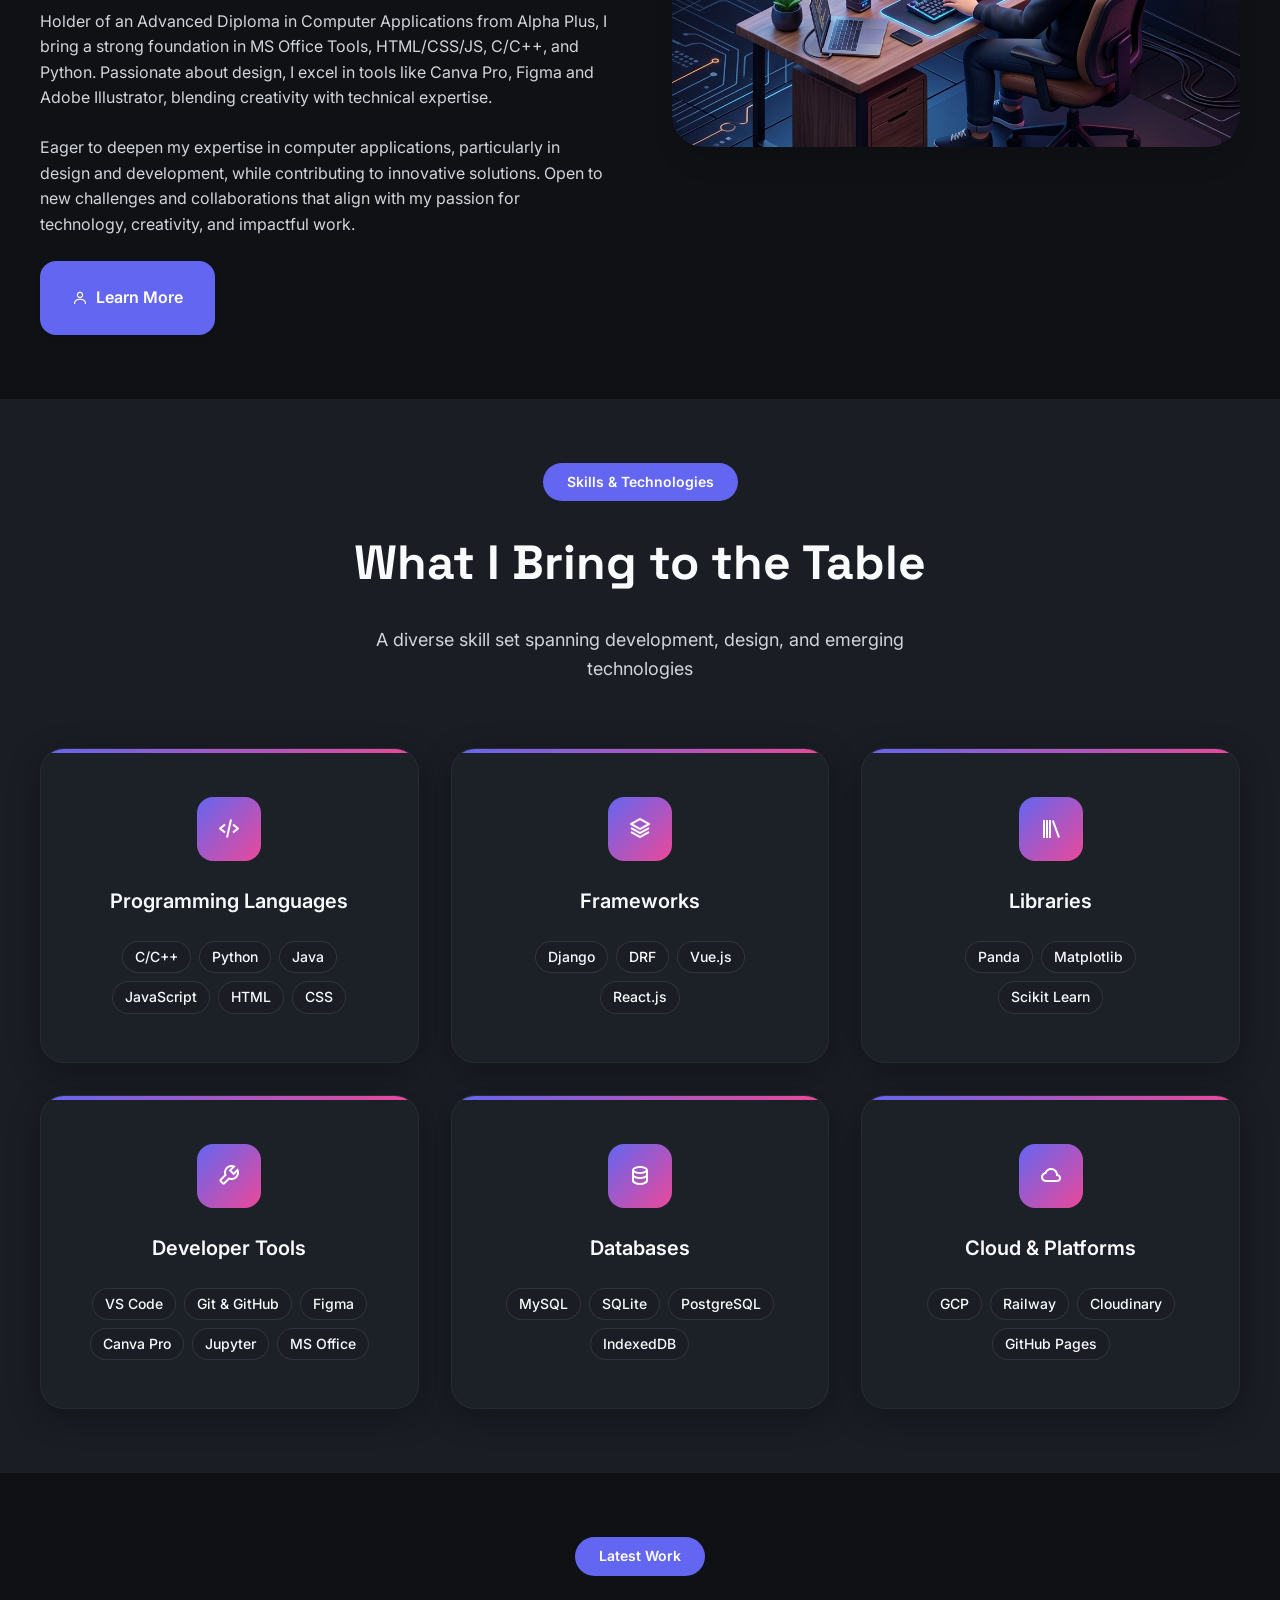
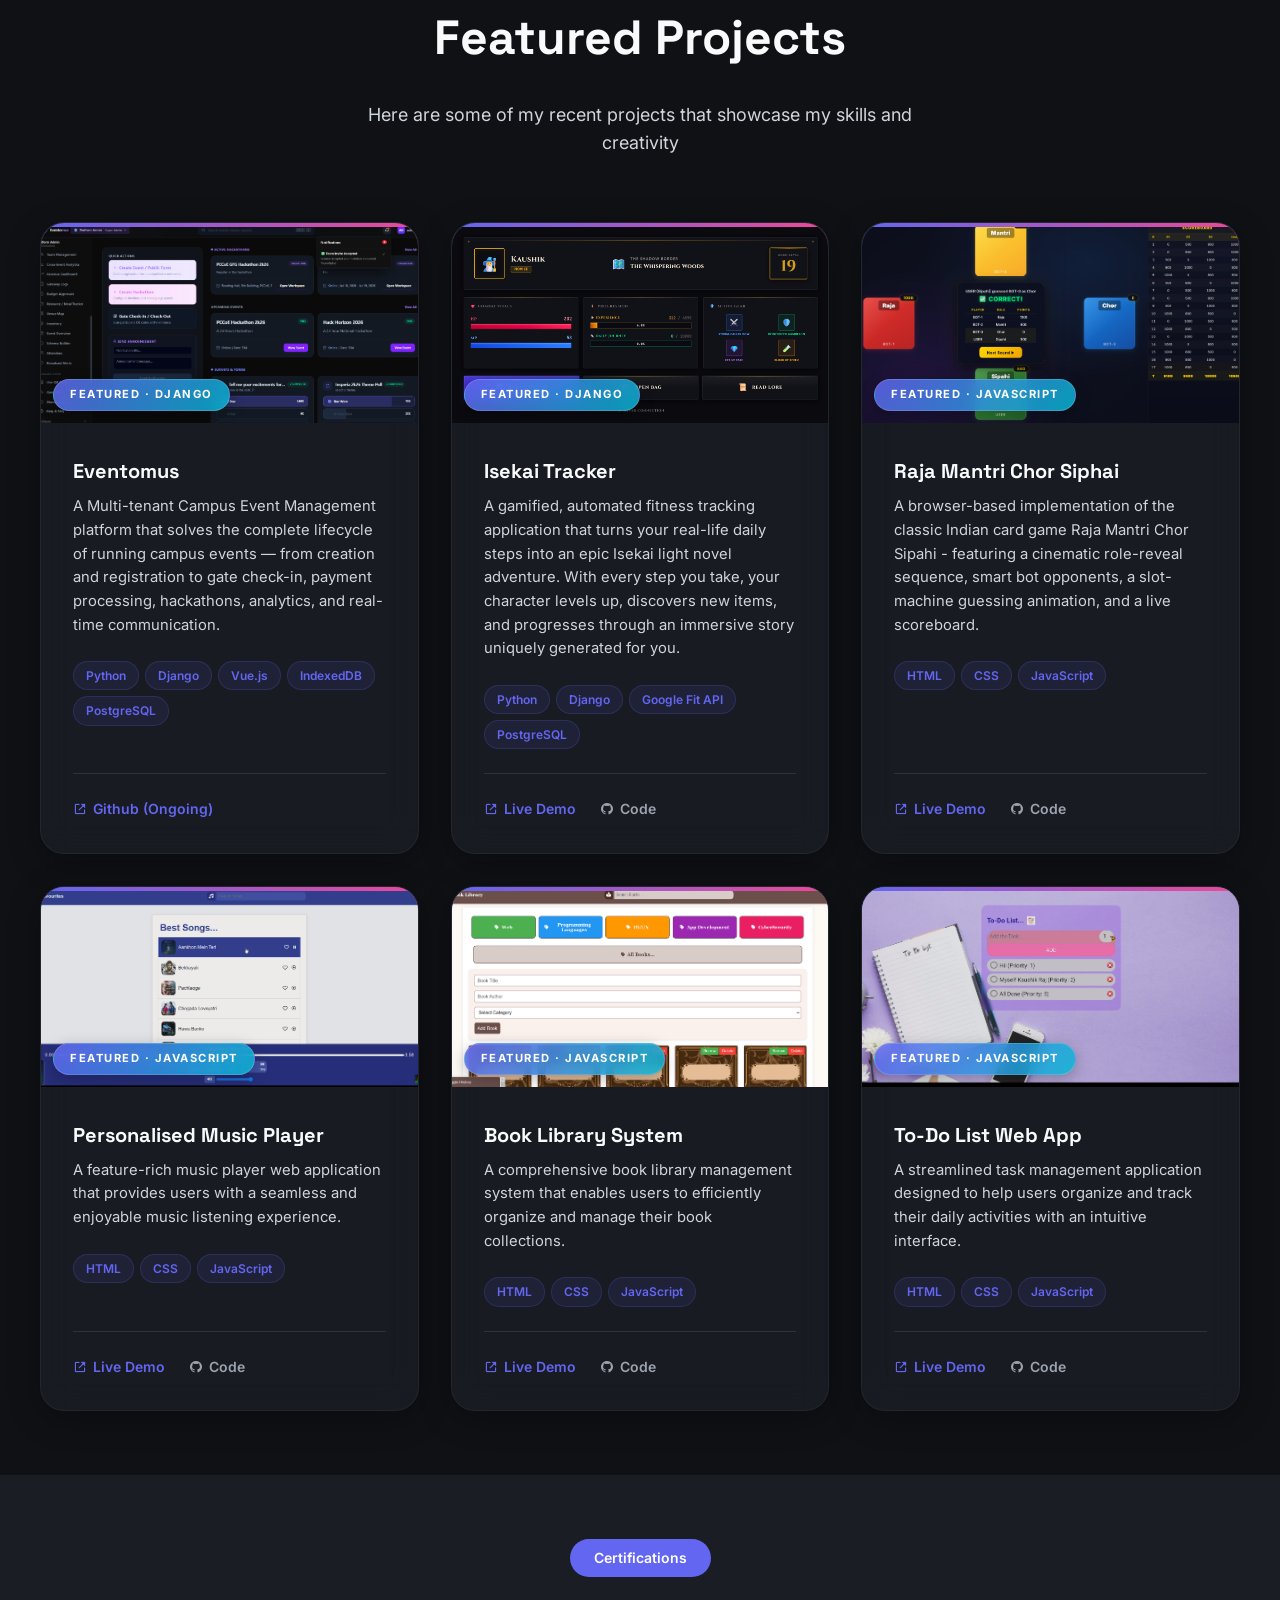
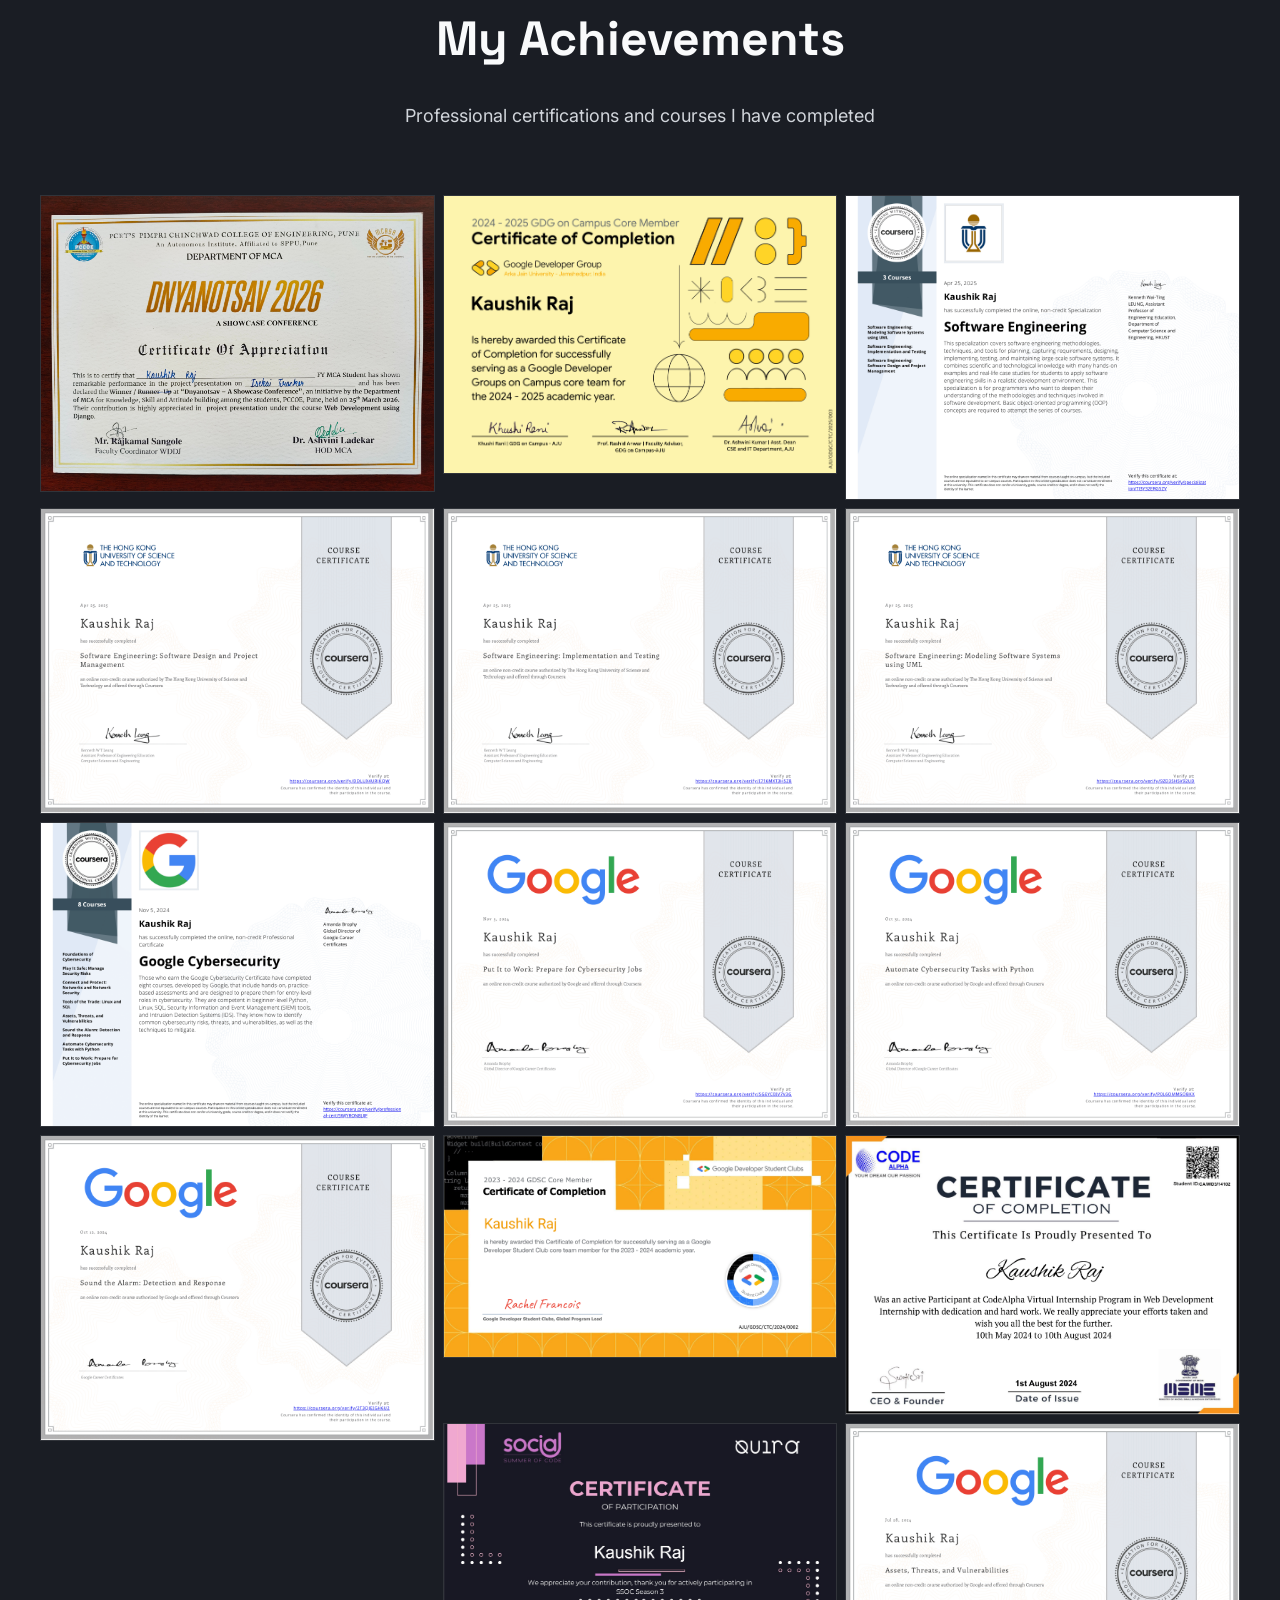
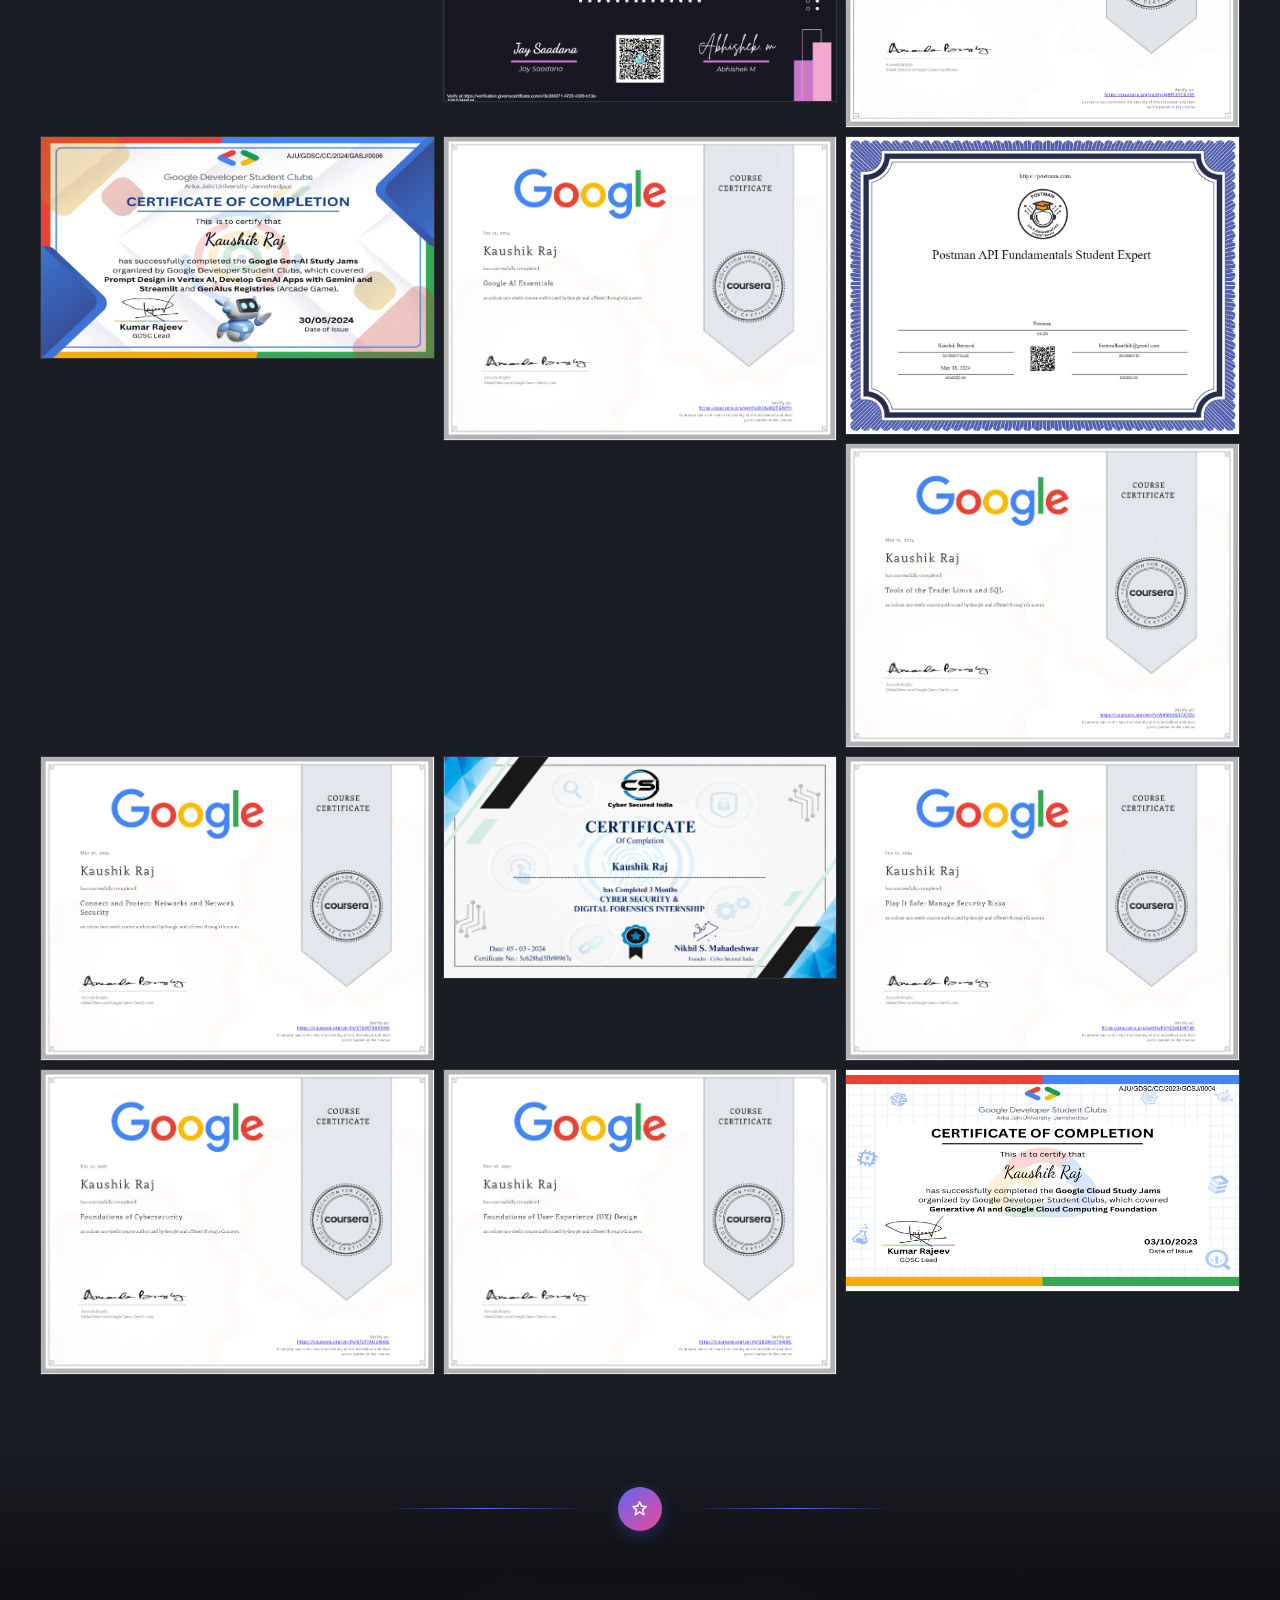
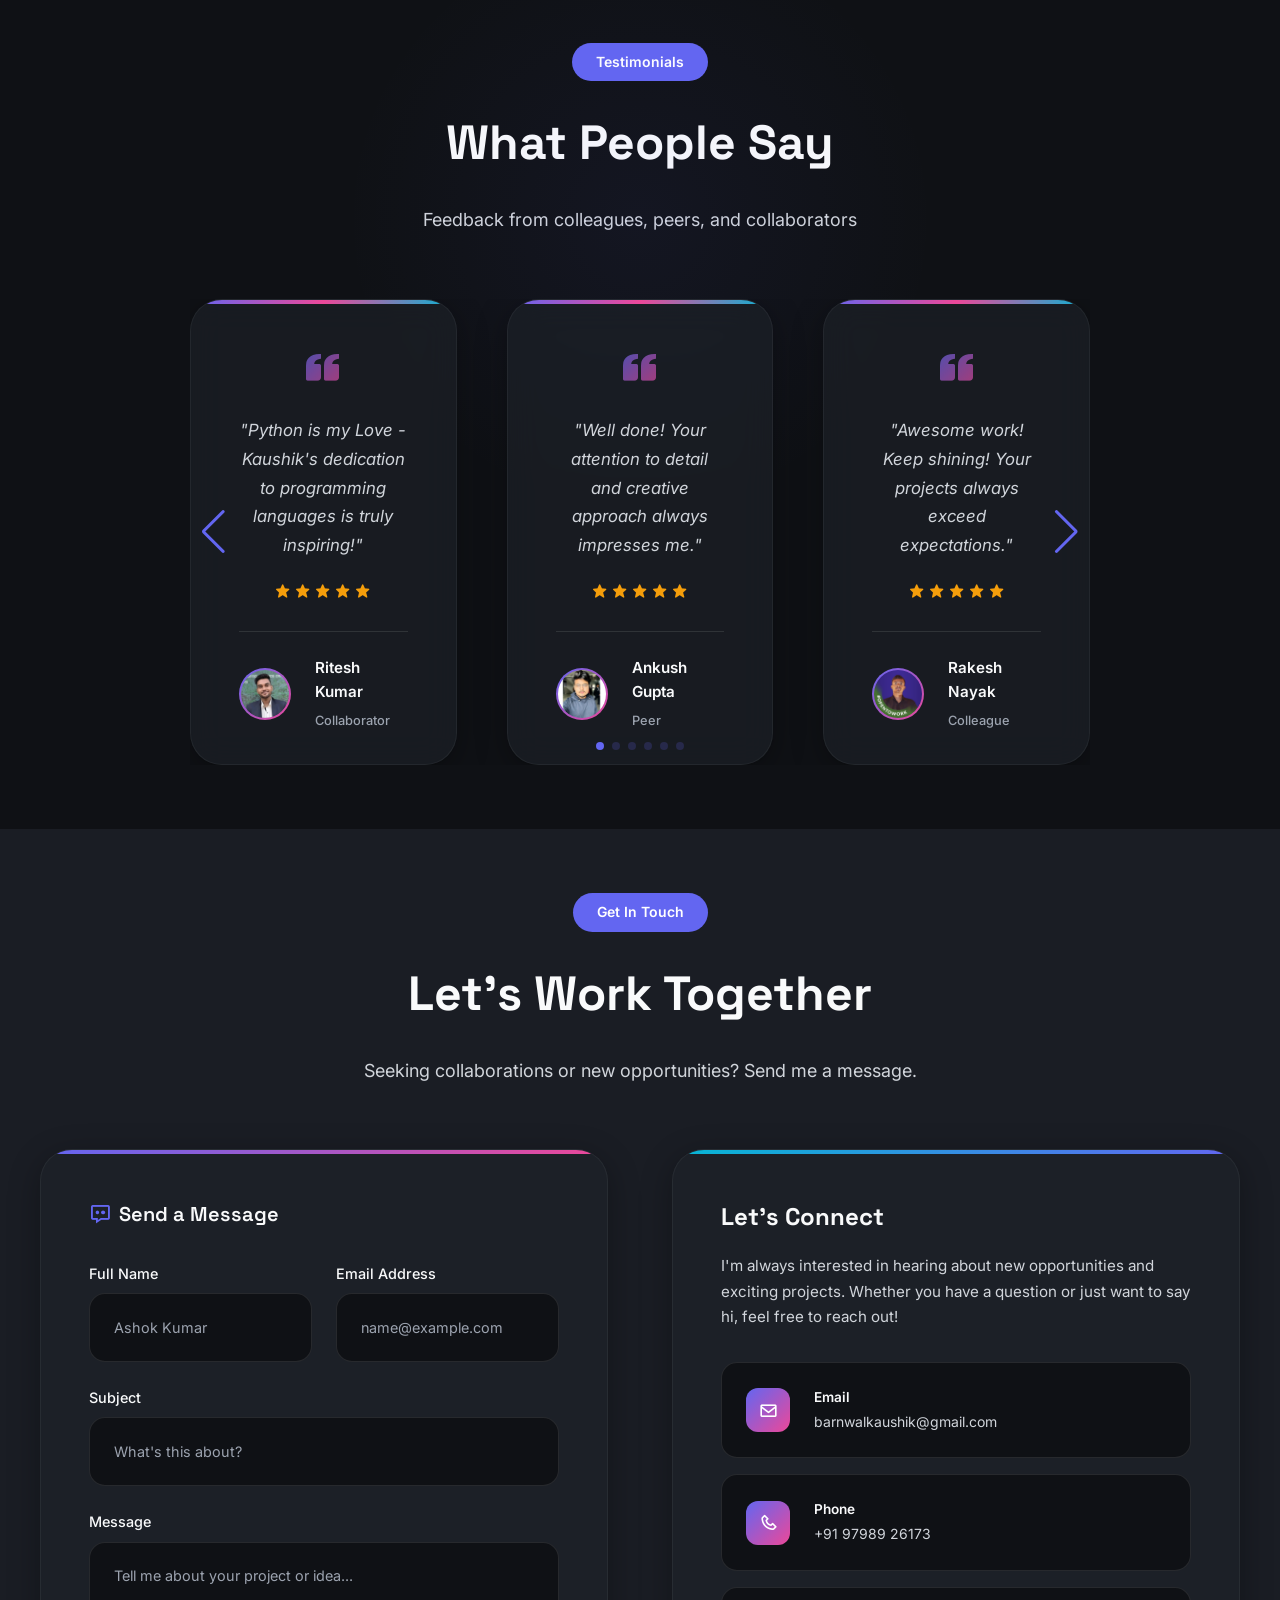
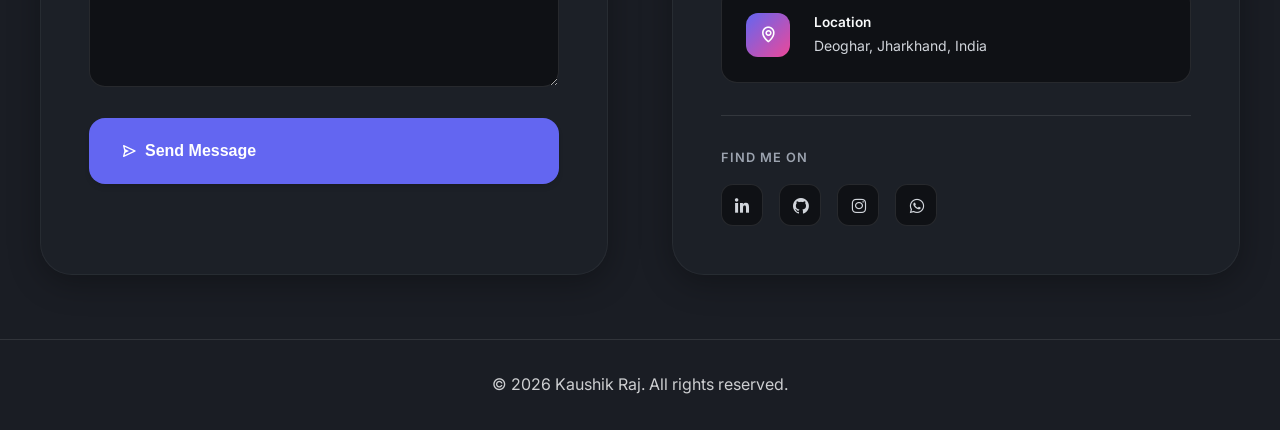
==== commit caf670c7: "Updated Portfolio and Added Certificates" ====
--- a/public/index.html
+++ b/public/index.html
@@ -1,19 +1,19 @@
-<!DOCTYPE html>
+<!doctype html>
 <html lang="en">
 
 <head>
-    <meta charset="UTF-8">
-    <meta name="viewport" content="width=device-width, initial-scale=1.0">
+    <meta charset="UTF-8" />
+    <meta name="viewport" content="width=device-width, initial-scale=1.0" />
     <title>Kaushik Raj - Portfolio</title>
-    <meta name="description" content="Kaushik Raj's Portfolio - Web Developer & UI/UX Designer">
+    <meta name="description" content="Kaushik Raj's Portfolio - Web Developer & UI/UX Designer" />
     <link
         href="https://fonts.googleapis.com/css2?family=Inter:wght@300;400;500;600;700&family=Space+Grotesk:wght@400;500;600;700&display=swap"
-        rel="stylesheet">
+        rel="stylesheet" />
     <!-- Icons -->
-    <link href='https://unpkg.com/boxicons@2.1.4/css/boxicons.min.css' rel='stylesheet'>
+    <link href="https://unpkg.com/boxicons@2.1.4/css/boxicons.min.css" rel="stylesheet" />
     <!-- Swiper CSS -->
     <link rel="stylesheet" href="https://cdn.jsdelivr.net/npm/swiper@11/swiper-bundle.min.css" />
-    <link rel="stylesheet" href="css/style.css">
+    <link rel="stylesheet" href="css/style.css" />
 </head>
 
 <body class="dark-theme">
@@ -48,14 +48,14 @@
 
             <div class="nav-actions">
                 <a href="https://drive.google.com/drive/folders/1ziM_TMnIN3Klj3X53Wj9oPNrthdkcOQG?usp=sharing"
-                    target="_blank" class="btn btn-primary btn-glow" style="padding: 0.5rem 1rem; font-size: 0.875rem;">
-                    <i class='bx bxs-user-detail'></i> Resume
+                    target="_blank" class="btn btn-primary btn-glow" style="padding: 0.5rem 1rem; font-size: 0.875rem">
+                    <i class="bx bxs-user-detail"></i> Resume
                 </a>
                 <button class="theme-toggle" id="theme-toggle" aria-label="Toggle Theme">
-                    <i class='bx bx-moon'></i>
+                    <i class="bx bx-moon"></i>
                 </button>
                 <button class="mobile-menu-toggle" aria-label="Toggle Mobile Menu">
-                    <i class='bx bx-menu'></i>
+                    <i class="bx bx-menu"></i>
                 </button>
             </div>
         </div>
@@ -68,18 +68,19 @@
                 <div class="hero-badge">Hello, I'm Kaushik</div>
                 <h1 class="hero-title">Web Developer & UI/UX Designer</h1>
                 <p class="hero-subtitle">
-                    Passionate about creating digital experiences that combine beautiful design with powerful
-                    functionality. Currently studying at <b>Pimpri Chinchwad College of Engineering(PCCoE), Pune</b>
+                    Passionate about creating digital experiences that combine beautiful
+                    design with powerful functionality. Currently studying at
+                    <b>Pimpri Chinchwad College of Engineering(PCCoE), Pune</b>
                 </p>
 
                 <div class="hero-cta">
                     <a href="https://drive.google.com/drive/folders/1ziM_TMnIN3Klj3X53Wj9oPNrthdkcOQG?usp=sharing"
                         target="_blank" class="btn btn-primary btn-glow">
-                        <i class='bx bxs-user-detail'></i>
+                        <i class="bx bxs-user-detail"></i>
                         Download Resume
                     </a>
                     <a href="#projects" class="btn btn-secondary">
-                        <i class='bx bx-rocket'></i>
+                        <i class="bx bx-rocket"></i>
                         View My Work
                     </a>
                 </div>
@@ -87,33 +88,33 @@
                 <div class="social-links">
                     <a href="https://www.linkedin.com/in/kaushikraj515/" target="_blank" class="social-link"
                         aria-label="LinkedIn">
-                        <i class='bx bxl-linkedin'></i>
+                        <i class="bx bxl-linkedin"></i>
                     </a>
                     <a href="https://github.com/KaushikBarnwal" target="_blank" class="social-link" aria-label="GitHub">
-                        <i class='bx bxl-github'></i>
+                        <i class="bx bxl-github"></i>
                     </a>
                     <a href="http://instagram.com/kaushikbarnwal.515" target="_blank" class="social-link"
                         aria-label="Instagram">
-                        <i class='bx bxl-instagram'></i>
+                        <i class="bx bxl-instagram"></i>
                     </a>
                     <a href="https://wa.link/vadqg1" target="_blank" class="social-link" aria-label="WhatsApp">
-                        <i class='bx bxl-whatsapp'></i>
+                        <i class="bx bxl-whatsapp"></i>
                     </a>
                 </div>
             </div>
 
             <div class="hero-visual">
                 <div class="hero-image">
-                    <img src="Images/home-img1-bor2a.png" alt="Kaushik Raj">
+                    <img src="Images/home-img1-bor2a.png" alt="Kaushik Raj" />
                     <div class="floating-elements">
                         <div class="floating-card">
-                            <i class='bx bx-code-alt' style="font-size: 1.5rem; color: var(--primary);"></i>
+                            <i class="bx bx-code-alt" style="font-size: 1.5rem; color: var(--primary)"></i>
                         </div>
                         <div class="floating-card">
-                            <i class='bx bx-palette' style="font-size: 1.5rem; color: var(--secondary);"></i>
+                            <i class="bx bx-palette" style="font-size: 1.5rem; color: var(--secondary)"></i>
                         </div>
                         <div class="floating-card">
-                            <i class='bx bx-brain' style="font-size: 1.5rem; color: var(--accent);"></i>
+                            <i class="bx bx-brain" style="font-size: 1.5rem; color: var(--accent)"></i>
                         </div>
                     </div>
                 </div>
@@ -133,61 +134,74 @@
                 <div class="about-content">
                     <h3>Hi, This is about me!</h3>
                     <p>
-                        I started as a dedicated student at Pimpri Chinchwad College of Engineering, Pune, currently
-                        pursuing a Master of Computer Applications (M.C.A).
+                        I started as a dedicated student at Pimpri Chinchwad College of
+                        Engineering, Pune, currently pursuing a Master of Computer
+                        Applications (M.C.A).
                     </p>
                     <p>
-                        Proud to serve as one of the core organizers (among 9) of our University's first flagship
-                        Hackathon — Hack Horizon: Where Innovation Meets Reality, held on 11th-12th April, 2025. I
-                        played a pivotal role as Creative Team Lead from Ideation of this event on Starting January to
-                        leading the entire Design Team in bringing this grand event to life.
+                        Proud to serve as one of the core organizers (among 9) of our
+                        University's first flagship Hackathon — Hack Horizon: Where
+                        Innovation Meets Reality, held on 11th-12th April, 2025. I played
+                        a pivotal role as Creative Team Lead from Ideation of this event
+                        on Starting January to leading the entire Design Team in bringing
+                        this grand event to life.
                     </p>
                     <p>
-                        Previously, I contributed as Creative Lead at GDG On Campus'24 AJU and Design Lead for Google
-                        Developer Student Club AJU (2023), where I led collaborative events, projects, encouraged
-                        creative thinking, and helped foster a vibrant tech community on campus.
+                        Previously, I contributed as Creative Lead at GDG On Campus'24 AJU
+                        and Design Lead for Google Developer Student Club AJU (2023),
+                        where I led collaborative events, projects, encouraged creative
+                        thinking, and helped foster a vibrant tech community on campus.
                     </p>
                     <p>
-                        Holder of an Advanced Diploma in Computer Applications from Alpha Plus, I bring a strong
-                        foundation in MS Office Tools, HTML/CSS/JS, C/C++, and Python. Passionate about design, I excel
-                        in tools like Canva Pro, Figma and Adobe Illustrator, blending creativity with technical
-                        expertise.
+                        Holder of an Advanced Diploma in Computer Applications from Alpha
+                        Plus, I bring a strong foundation in MS Office Tools, HTML/CSS/JS,
+                        C/C++, and Python. Passionate about design, I excel in tools like
+                        Canva Pro, Figma and Adobe Illustrator, blending creativity with
+                        technical expertise.
                     </p>
                     <p>
-                        Eager to deepen my expertise in computer applications, particularly in design and development,
-                        while contributing to innovative solutions. Open to new challenges and collaborations that align
-                        with my passion for technology, creativity, and impactful work.
+                        Eager to deepen my expertise in computer applications,
+                        particularly in design and development, while contributing to
+                        innovative solutions. Open to new challenges and collaborations
+                        that align with my passion for technology, creativity, and
+                        impactful work.
                     </p>
 
                     <a href="https://www.linkedin.com/in/kaushikraj515/" class="btn btn-primary" target="_blank">
-                        <i class='bx bx-user'></i>
+                        <i class="bx bx-user"></i>
                         Learn More
                     </a>
                 </div>
 
                 <div class="about-image">
-                    <img src="Images/about-img.png" alt="About Kaushik" loading="lazy"
-                        style="width: 100%; height: 400px; object-fit: cover; border-radius: var(--radius-xl); box-shadow: var(--shadow-lg);">
+                    <img src="Images/about-img.png" alt="About Kaushik" loading="lazy" style="
+                width: 100%;
+                height: 400px;
+                object-fit: cover;
+                border-radius: var(--radius-xl);
+                box-shadow: var(--shadow-lg);
+              " />
                 </div>
             </div>
         </div>
     </section>
 
     <!-- Skills Section -->
-    <section class="section" id="skills" style="background: var(--bg-secondary);">
+    <section class="section" id="skills" style="background: var(--bg-secondary)">
         <div class="container">
             <div class="section-header">
                 <div class="section-badge">Skills & Technologies</div>
                 <h2 class="section-title">What I Bring to the Table</h2>
                 <p class="section-description">
-                    A diverse skill set spanning development, design, and emerging technologies
+                    A diverse skill set spanning development, design, and emerging
+                    technologies
                 </p>
             </div>
 
             <div class="skills-grid">
                 <div class="skill-card">
                     <div class="skill-icon">
-                        <i class='bx bx-code-alt'></i>
+                        <i class="bx bx-code-alt"></i>
                     </div>
                     <h3>Programming Languages</h3>
                     <div class="skill-tags">
@@ -202,11 +216,12 @@
 
                 <div class="skill-card">
                     <div class="skill-icon">
-                        <i class='bx bx-layer'></i>
+                        <i class="bx bx-layer"></i>
                     </div>
                     <h3>Frameworks</h3>
                     <div class="skill-tags">
                         <span class="skill-tag">Django</span>
+                        <span class="skill-tag">DRF</span>
                         <span class="skill-tag">Vue.js</span>
                         <span class="skill-tag">React.js</span>
                     </div>
@@ -214,7 +229,19 @@
 
                 <div class="skill-card">
                     <div class="skill-icon">
-                        <i class='bx bx-wrench'></i>
+                        <i class="bx bx-library"></i>
+                    </div>
+                    <h3>Libraries</h3>
+                    <div class="skill-tags">
+                        <span class="skill-tag">Panda</span>
+                        <span class="skill-tag">Matplotlib</span>
+                        <span class="skill-tag">Scikit Learn</span>
+                    </div>
+                </div>
+
+                <div class="skill-card">
+                    <div class="skill-icon">
+                        <i class="bx bx-wrench"></i>
                     </div>
                     <h3>Developer Tools</h3>
                     <div class="skill-tags">
@@ -229,19 +256,20 @@
 
                 <div class="skill-card">
                     <div class="skill-icon">
-                        <i class='bx bx-data'></i>
+                        <i class="bx bx-data"></i>
                     </div>
                     <h3>Databases</h3>
                     <div class="skill-tags">
                         <span class="skill-tag">MySQL</span>
                         <span class="skill-tag">SQLite</span>
                         <span class="skill-tag">PostgreSQL</span>
+                        <span class="skill-tag">IndexedDB</span>
                     </div>
                 </div>
 
                 <div class="skill-card">
                     <div class="skill-icon">
-                        <i class='bx bx-cloud'></i>
+                        <i class="bx bx-cloud"></i>
                     </div>
                     <h3>Cloud & Platforms</h3>
                     <div class="skill-tags">
@@ -262,21 +290,49 @@
                 <div class="section-badge">Latest Work</div>
                 <h2 class="section-title">Featured Projects</h2>
                 <p class="section-description">
-                    Here are some of my recent projects that showcase my skills and creativity
+                    Here are some of my recent projects that showcase my skills and
+                    creativity
                 </p>
             </div>
 
             <div class="projects-grid">
                 <div class="project-card">
                     <div class="project-image">
-                        <!-- <img src="Images/isekai_tracker.png" alt="Isekai Tracker" loading="lazy"> -->
+                        <img src="Images/project6.png" alt="Eventomus" loading="lazy">
+                        <div class="featured-tag">Featured · Django</div>
+                    </div>
+                    <div class="project-content">
+                        <h3 class="project-title">Eventomus</h3>
+                        <p class="project-description">
+                            A Multi-tenant Campus Event Management platform that solves the
+                            complete lifecycle of running campus events — from creation and
+                            registration to gate check-in, payment processing, hackathons,
+                            analytics, and real-time communication.
+                        </p>
+                        <div class="project-tech">
+                            <span class="tech-tag">Python</span>
+                            <span class="tech-tag">Django</span>
+                            <span class="tech-tag">Vue.js</span>
+                            <span class="tech-tag">IndexedDB</span>
+                            <span class="tech-tag">PostgreSQL</span>
+                        </div>
+                        <div class="project-links">
+                            <a href="https://github.com/KaushikBarnwal/" target="_blank" class="project-link">
+                                <i class="bx bx-link-external"></i> Github (Ongoing)
+                            </a>
+                        </div>
+                    </div>
+                </div>
+
+                <div class="project-card">
+                    <div class="project-image">
+                        <img src="Images/project5.png" alt="Isekai Tracker" loading="lazy" />
                         <div class="featured-tag">Featured · Django</div>
                     </div>
                     <div class="project-content">
                         <h3 class="project-title">Isekai Tracker</h3>
                         <p class="project-description">
-                            A gamified fitness tracker integrating Google Fit with AI-generated stories, turning daily
-                            activities into an immersive adventure.
+                            A gamified, automated fitness tracking application that turns your real-life daily steps into an epic Isekai light novel adventure. With every step you take, your character levels up, discovers new items, and progresses through an immersive story uniquely generated for you.
                         </p>
                         <div class="project-tech">
                             <span class="tech-tag">Python</span>
@@ -285,9 +341,12 @@
                             <span class="tech-tag">PostgreSQL</span>
                         </div>
                         <div class="project-links">
+                            <a href="https://isekai-tracker.up.railway.app/" target="_blank" class="project-link">
+                                <i class="bx bx-link-external"></i> Live Demo
+                            </a>
                             <a href="https://github.com/KaushikBarnwal/Isekai_Tracker" target="_blank"
-                                class="project-link">
-                                <i class='bx bxl-github'></i> GitHub
+                                class="project-link project-link-secondary">
+                                <i class="bx bxl-github"></i> Code
                             </a>
                         </div>
                     </div>
@@ -295,14 +354,16 @@
 
                 <div class="project-card">
                     <div class="project-image">
-                        <img src="Images/project2.png" alt="Personalised Music Player" loading="lazy">
+                        <img src="Images/project4.png" alt="Raja Mantri Chor Siphai" loading="lazy" />
                         <div class="featured-tag">Featured · JavaScript</div>
                     </div>
                     <div class="project-content">
-                        <h3 class="project-title">Personalised Music Player</h3>
+                        <h3 class="project-title">Raja Mantri Chor Siphai</h3>
                         <p class="project-description">
-                            A feature-rich music player web application that provides users with a seamless and
-                            enjoyable music listening experience.
+                            A browser-based implementation of the classic Indian card game
+                            Raja Mantri Chor Sipahi - featuring a cinematic role-reveal
+                            sequence, smart bot opponents, a slot-machine guessing
+                            animation, and a live scoreboard.
                         </p>
                         <div class="project-tech">
                             <span class="tech-tag">HTML</span>
@@ -310,13 +371,13 @@
                             <span class="tech-tag">JavaScript</span>
                         </div>
                         <div class="project-links">
-                            <a href="https://kaushikbarnwal.github.io/Music-Player/" target="_blank"
+                            <a href="https://kaushikbarnwal.github.io/Raja-Mantri-Chor-Siphai/" target="_blank"
                                 class="project-link">
-                                <i class='bx bx-link-external'></i> Live Demo
-                            </a>
-                            <a href="https://github.com/KaushikBarnwal/Music-Player" target="_blank"
+                                <i class="bx bx-link-external"></i> Live Demo
+                            </a>
+                            <a href="https://github.com/KaushikBarnwal/Raja-Mantri-Chor-Siphai" target="_blank"
                                 class="project-link project-link-secondary">
-                                <i class='bx bxl-github'></i> Code
+                                <i class="bx bxl-github"></i> Code
                             </a>
                         </div>
                     </div>
@@ -324,14 +385,14 @@
 
                 <div class="project-card">
                     <div class="project-image">
-                        <img src="Images/project3.png" alt="Book Library System" loading="lazy">
+                        <img src="Images/project2.png" alt="Personalised Music Player" loading="lazy" />
                         <div class="featured-tag">Featured · JavaScript</div>
                     </div>
                     <div class="project-content">
-                        <h3 class="project-title">Book Library System</h3>
+                        <h3 class="project-title">Personalised Music Player</h3>
                         <p class="project-description">
-                            A comprehensive book library management system that enables users to efficiently organize
-                            and manage their book collections.
+                            A feature-rich music player web application that provides users
+                            with a seamless and enjoyable music listening experience.
                         </p>
                         <div class="project-tech">
                             <span class="tech-tag">HTML</span>
@@ -339,13 +400,13 @@
                             <span class="tech-tag">JavaScript</span>
                         </div>
                         <div class="project-links">
-                            <a href="https://kaushikbarnwal.github.io/Book-Library/" target="_blank"
+                            <a href="https://kaushikbarnwal.github.io/Music-Player/" target="_blank"
                                 class="project-link">
-                                <i class='bx bx-link-external'></i> Live Demo
-                            </a>
-                            <a href="https://github.com/KaushikBarnwal/Book-Library" target="_blank"
+                                <i class="bx bx-link-external"></i> Live Demo
+                            </a>
+                            <a href="https://github.com/KaushikBarnwal/Music-Player" target="_blank"
                                 class="project-link project-link-secondary">
-                                <i class='bx bxl-github'></i> Code
+                                <i class="bx bxl-github"></i> Code
                             </a>
                         </div>
                     </div>
@@ -353,14 +414,14 @@
 
                 <div class="project-card">
                     <div class="project-image">
-                        <img src="Images/project1.png" alt="To-Do List Web App" loading="lazy">
+                        <img src="Images/project3.png" alt="Book Library System" loading="lazy" />
                         <div class="featured-tag">Featured · JavaScript</div>
                     </div>
                     <div class="project-content">
-                        <h3 class="project-title">To-Do List Web App</h3>
+                        <h3 class="project-title">Book Library System</h3>
                         <p class="project-description">
-                            A streamlined task management application designed to help users organize and track their
-                            daily activities with an intuitive interface.
+                            A comprehensive book library management system that enables
+                            users to efficiently organize and manage their book collections.
                         </p>
                         <div class="project-tech">
                             <span class="tech-tag">HTML</span>
@@ -368,13 +429,42 @@
                             <span class="tech-tag">JavaScript</span>
                         </div>
                         <div class="project-links">
-                            <a href="https://kaushikbarnwal.github.io/To-Do-List/" target="_blank"
+                            <a href="https://kaushikbarnwal.github.io/Book-Library/" target="_blank"
                                 class="project-link">
-                                <i class='bx bx-link-external'></i> Live Demo
+                                <i class="bx bx-link-external"></i> Live Demo
+                            </a>
+                            <a href="https://github.com/KaushikBarnwal/Book-Library" target="_blank"
+                                class="project-link project-link-secondary">
+                                <i class="bx bxl-github"></i> Code
+                            </a>
+                        </div>
+                    </div>
+                </div>
+
+                <div class="project-card">
+                    <div class="project-image">
+                        <img src="Images/project1.png" alt="To-Do List Web App" loading="lazy" />
+                        <div class="featured-tag">Featured · JavaScript</div>
+                    </div>
+                    <div class="project-content">
+                        <h3 class="project-title">To-Do List Web App</h3>
+                        <p class="project-description">
+                            A streamlined task management application designed to help users
+                            organize and track their daily activities with an intuitive
+                            interface.
+                        </p>
+                        <div class="project-tech">
+                            <span class="tech-tag">HTML</span>
+                            <span class="tech-tag">CSS</span>
+                            <span class="tech-tag">JavaScript</span>
+                        </div>
+                        <div class="project-links">
+                            <a href="https://kaushikbarnwal.github.io/To-Do-List/" target="_blank" class="project-link">
+                                <i class="bx bx-link-external"></i> Live Demo
                             </a>
                             <a href="https://github.com/KaushikBarnwal/To-Do-List" target="_blank"
                                 class="project-link project-link-secondary">
-                                <i class='bx bxl-github'></i> Code
+                                <i class="bx bxl-github"></i> Code
                             </a>
                         </div>
                     </div>
@@ -384,7 +474,7 @@
     </section>
 
     <!-- Certificates Section -->
-    <section class="section" id="certificates" style="background: var(--bg-secondary);">
+    <section class="section" id="certificates" style="background: var(--bg-secondary)">
         <div class="container">
             <div class="section-header">
                 <div class="section-badge">Certifications</div>
@@ -397,50 +487,100 @@
             <div class="js-grid">
                 <div class="grid-sizer"></div>
 
-                <div class="grid-item"><img
-                        src="Images/Certificates/Kaushik Raj GDSC 2024-25 Certificates for Core Member.png"
-                        alt="Kaushik Raj GDSC 2024-25 Certificates for Core Member" loading="lazy"></div>
-                <div class="grid-item"><img src="Images/Certificates/Google CyberSecurity.png"
-                        alt="Google CyberSecurity" loading="lazy"></div>
-                <div class="grid-item"><img
-                        src="Images/Certificates/Put It to Work - Prepare for Cybersecurity Jobs.png"
-                        alt="Put It to Work - Prepare for Cybersecurity Jobs" loading="lazy"></div>
-                <div class="grid-item"><img src="Images/Certificates/Automate Cybersecurity Tasks with Python.png"
-                        alt="Automate Cybersecurity Tasks with Python" loading="lazy"></div>
-                <div class="grid-item"><img src="Images/Certificates/Sound the Alarm - Detection and Response.png"
-                        alt="Sound the Alarm - Detection and Response" loading="lazy"></div>
-                <div class="grid-item"><img
-                        src="Images/Certificates/Kaushik Raj GDSC 2023-24 Certificates for Core Member.png"
-                        alt="Kaushik Raj GDSC 2023-24 Certificates for Core Member" loading="lazy"></div>
-                <div class="grid-item"><img
-                        src="Images/Certificates/Web Development Internship Certificate CodeAlpha.png"
-                        alt="Web Development Internship Certificate CodeAlpha" loading="lazy"></div>
-                <div class="grid-item"><img src="Images/Certificates/SSoC' 24 Participation Certificate.png"
-                        alt="SSoC' 24 Participation Certificate" loading="lazy"></div>
-                <div class="grid-item"><img src="Images/Certificates/Assets, Threats, and Vulnerabilities.png"
-                        alt="Assets, Threats, and Vulnerabilities" loading="lazy"></div>
-                <div class="grid-item"><img src="Images/Certificates/Kaushik Raj Gen-AI E-Certificate-1.png"
-                        alt="Kaushik Raj Gen-AI E-Certificate-1" loading="lazy"></div>
-                <div class="grid-item"><img src="Images/Certificates/Google AI Essentials.png"
-                        alt="Google AI Essentials" loading="lazy"></div>
-                <div class="grid-item"><img src="Images/Certificates/Postman API Fundamentals Student Expert.png"
-                        alt="Postman API Fundamentals Student Expert" loading="lazy"></div>
-                <div class="grid-item"><img src="Images/Certificates/Tools of the Trade - Linux and SQL.png"
-                        alt="Tools of the Trade - Linux and SQL" loading="lazy"></div>
-                <div class="grid-item"><img
-                        src="Images/Certificates/Connect and Protect - Networks and Network Security.png"
-                        alt="Connect and Protect - Networks and Network Security" loading="lazy"></div>
-                <div class="grid-item"><img
-                        src="Images/Certificates/Cyber Security & Digital Forensics Internship Certificate.png"
-                        alt="Cyber Security & Digital Forensics Internship Certificate" loading="lazy"></div>
-                <div class="grid-item"><img src="Images/Certificates/Play It Safe - Manage Security Risks.png"
-                        alt="Play It Safe - Manage Security Risks" loading="lazy"></div>
-                <div class="grid-item"><img src="Images/Certificates/Foundations of Cybersecurity.png"
-                        alt="Foundations of Cybersecurity" loading="lazy"></div>
-                <div class="grid-item"><img src="Images/Certificates/Foundations of User Experience (UX) Design.png"
-                        alt="Foundations of User Experience (UX) Design" loading="lazy"></div>
-                <div class="grid-item"><img src="Images/Certificates/Google Cloud Study Jam Certificate.png"
-                        alt="Google Cloud Study Jam Certificate" loading="lazy"></div>
+                <div class="grid-item">
+                    <img src="Images/Certificates/Dnyanotsav 2026 Project Presentation Winner Certificate.jpg"
+                        alt="Dnyanotsav 2026 Project Presentation Winner Certificate" loading="lazy" />
+                </div>
+                <div class="grid-item">
+                    <img src="Images/Certificates/Kaushik Raj GDSC 2024-25 Certificates for Core Member.png"
+                        alt="Kaushik Raj GDSC 2024-25 Certificates for Core Member" loading="lazy" />
+                </div>
+                <div class="grid-item">
+                    <img src="Images/Certificates/Software Engineering The Hong Kong University of Science and Technology.png"
+                        alt="Software Engineering The Hong Kong University of Science and Technology" loading="lazy" />
+                </div>
+                <div class="grid-item">
+                    <img src="Images/Certificates/Software Engineering - Software Design and Project Management.png"
+                        alt="Software Engineering - Software Design and Project Management" loading="lazy" />
+                </div>
+                <div class="grid-item">
+                    <img src="Images/Certificates/Software Engineering - Implementation and Testing.png"
+                        alt="Software Engineering - Implementation and Testing" loading="lazy" />
+                </div>
+                <div class="grid-item">
+                    <img src="Images/Certificates/Software Engineering - Modeling Software Systems using UML.png"
+                        alt="Software Engineering - Modeling Software Systems using UML" loading="lazy" />
+                </div>
+                <div class="grid-item">
+                    <img src="Images/Certificates/Google CyberSecurity.png" alt="Google CyberSecurity" loading="lazy" />
+                </div>
+                <div class="grid-item">
+                    <img src="Images/Certificates/Put It to Work - Prepare for Cybersecurity Jobs.png"
+                        alt="Put It to Work - Prepare for Cybersecurity Jobs" loading="lazy" />
+                </div>
+                <div class="grid-item">
+                    <img src="Images/Certificates/Automate Cybersecurity Tasks with Python.png"
+                        alt="Automate Cybersecurity Tasks with Python" loading="lazy" />
+                </div>
+                <div class="grid-item">
+                    <img src="Images/Certificates/Sound the Alarm - Detection and Response.png"
+                        alt="Sound the Alarm - Detection and Response" loading="lazy" />
+                </div>
+                <div class="grid-item">
+                    <img src="Images/Certificates/Kaushik Raj GDSC 2023-24 Certificates for Core Member.png"
+                        alt="Kaushik Raj GDSC 2023-24 Certificates for Core Member" loading="lazy" />
+                </div>
+                <div class="grid-item">
+                    <img src="Images/Certificates/Web Development Internship Certificate CodeAlpha.png"
+                        alt="Web Development Internship Certificate CodeAlpha" loading="lazy" />
+                </div>
+                <div class="grid-item">
+                    <img src="Images/Certificates/SSoC' 24 Participation Certificate.png"
+                        alt="SSoC' 24 Participation Certificate" loading="lazy" />
+                </div>
+                <div class="grid-item">
+                    <img src="Images/Certificates/Assets, Threats, and Vulnerabilities.png"
+                        alt="Assets, Threats, and Vulnerabilities" loading="lazy" />
+                </div>
+                <div class="grid-item">
+                    <img src="Images/Certificates/Kaushik Raj Gen-AI E-Certificate-1.png"
+                        alt="Kaushik Raj Gen-AI E-Certificate-1" loading="lazy" />
+                </div>
+                <div class="grid-item">
+                    <img src="Images/Certificates/Google AI Essentials.png" alt="Google AI Essentials" loading="lazy" />
+                </div>
+                <div class="grid-item">
+                    <img src="Images/Certificates/Postman API Fundamentals Student Expert.png"
+                        alt="Postman API Fundamentals Student Expert" loading="lazy" />
+                </div>
+                <div class="grid-item">
+                    <img src="Images/Certificates/Tools of the Trade - Linux and SQL.png"
+                        alt="Tools of the Trade - Linux and SQL" loading="lazy" />
+                </div>
+                <div class="grid-item">
+                    <img src="Images/Certificates/Connect and Protect - Networks and Network Security.png"
+                        alt="Connect and Protect - Networks and Network Security" loading="lazy" />
+                </div>
+                <div class="grid-item">
+                    <img src="Images/Certificates/Cyber Security & Digital Forensics Internship Certificate.png"
+                        alt="Cyber Security & Digital Forensics Internship Certificate" loading="lazy" />
+                </div>
+                <div class="grid-item">
+                    <img src="Images/Certificates/Play It Safe - Manage Security Risks.png"
+                        alt="Play It Safe - Manage Security Risks" loading="lazy" />
+                </div>
+                <div class="grid-item">
+                    <img src="Images/Certificates/Foundations of Cybersecurity.png" alt="Foundations of Cybersecurity"
+                        loading="lazy" />
+                </div>
+                <div class="grid-item">
+                    <img src="Images/Certificates/Foundations of User Experience (UX) Design.png"
+                        alt="Foundations of User Experience (UX) Design" loading="lazy" />
+                </div>
+                <div class="grid-item">
+                    <img src="Images/Certificates/Google Cloud Study Jam Certificate.png"
+                        alt="Google Cloud Study Jam Certificate" loading="lazy" />
+                </div>
             </div>
         </div>
     </section>
@@ -448,7 +588,7 @@
     <!-- Section Divider -->
     <div class="section-divider">
         <div class="divider-line"></div>
-        <div class="divider-icon"><i class='bx bx-star'></i></div>
+        <div class="divider-icon"><i class="bx bx-star"></i></div>
         <div class="divider-line"></div>
     </div>
 
@@ -468,14 +608,21 @@
                     <div class="swiper-wrapper">
                         <div class="swiper-slide">
                             <div class="testimonial-slide">
-                                <div class="testimonial-quote-icon"><i class='bx bxs-quote-left'></i></div>
-                                <p class="testimonial-text">"Python is my Love - Kaushik's dedication to programming
-                                    languages is truly inspiring!"</p>
+                                <div class="testimonial-quote-icon">
+                                    <i class="bx bxs-quote-left"></i>
+                                </div>
+                                <p class="testimonial-text">
+                                    "Python is my Love - Kaushik's dedication to programming
+                                    languages is truly inspiring!"
+                                </p>
                                 <div class="testimonial-stars">
-                                    <i class='bx bxs-star'></i><i class='bx bxs-star'></i><i class='bx bxs-star'></i><i class='bx bxs-star'></i><i class='bx bxs-star'></i>
+                                    <i class="bx bxs-star"></i><i class="bx bxs-star"></i><i class="bx bxs-star"></i><i
+                                        class="bx bxs-star"></i><i class="bx bxs-star"></i>
                                 </div>
                                 <div class="testimonial-author">
-                                    <div class="testimonial-avatar"><img src="Images/Testimonial/Ritesh Kumar.jpg" alt="Ritesh Kumar"></div>
+                                    <div class="testimonial-avatar">
+                                        <img src="Images/Testimonial/Ritesh Kumar.jpg" alt="Ritesh Kumar" />
+                                    </div>
                                     <div class="testimonial-author-info">
                                         <h4 class="testimonial-name">Ritesh Kumar</h4>
                                         <span class="testimonial-role">Collaborator</span>
@@ -485,14 +632,21 @@
                         </div>
                         <div class="swiper-slide">
                             <div class="testimonial-slide">
-                                <div class="testimonial-quote-icon"><i class='bx bxs-quote-left'></i></div>
-                                <p class="testimonial-text">"Well done! Your attention to detail and creative approach
-                                    always impresses me."</p>
+                                <div class="testimonial-quote-icon">
+                                    <i class="bx bxs-quote-left"></i>
+                                </div>
+                                <p class="testimonial-text">
+                                    "Well done! Your attention to detail and creative approach
+                                    always impresses me."
+                                </p>
                                 <div class="testimonial-stars">
-                                    <i class='bx bxs-star'></i><i class='bx bxs-star'></i><i class='bx bxs-star'></i><i class='bx bxs-star'></i><i class='bx bxs-star'></i>
+                                    <i class="bx bxs-star"></i><i class="bx bxs-star"></i><i class="bx bxs-star"></i><i
+                                        class="bx bxs-star"></i><i class="bx bxs-star"></i>
                                 </div>
                                 <div class="testimonial-author">
-                                    <div class="testimonial-avatar"><img src="Images/Testimonial/Ankush Gupta.jpg" alt="Ankush Gupta"></div>
+                                    <div class="testimonial-avatar">
+                                        <img src="Images/Testimonial/Ankush Gupta.jpg" alt="Ankush Gupta" />
+                                    </div>
                                     <div class="testimonial-author-info">
                                         <h4 class="testimonial-name">Ankush Gupta</h4>
                                         <span class="testimonial-role">Peer</span>
@@ -502,14 +656,21 @@
                         </div>
                         <div class="swiper-slide">
                             <div class="testimonial-slide">
-                                <div class="testimonial-quote-icon"><i class='bx bxs-quote-left'></i></div>
-                                <p class="testimonial-text">"Awesome work! Keep shining! Your projects always exceed
-                                    expectations."</p>
+                                <div class="testimonial-quote-icon">
+                                    <i class="bx bxs-quote-left"></i>
+                                </div>
+                                <p class="testimonial-text">
+                                    "Awesome work! Keep shining! Your projects always exceed
+                                    expectations."
+                                </p>
                                 <div class="testimonial-stars">
-                                    <i class='bx bxs-star'></i><i class='bx bxs-star'></i><i class='bx bxs-star'></i><i class='bx bxs-star'></i><i class='bx bxs-star'></i>
+                                    <i class="bx bxs-star"></i><i class="bx bxs-star"></i><i class="bx bxs-star"></i><i
+                                        class="bx bxs-star"></i><i class="bx bxs-star"></i>
                                 </div>
                                 <div class="testimonial-author">
-                                    <div class="testimonial-avatar"><img src="Images/Testimonial/Rakesh Nayak.jpg" alt="Rakesh Nayak"></div>
+                                    <div class="testimonial-avatar">
+                                        <img src="Images/Testimonial/Rakesh Nayak.jpg" alt="Rakesh Nayak" />
+                                    </div>
                                     <div class="testimonial-author-info">
                                         <h4 class="testimonial-name">Rakesh Nayak</h4>
                                         <span class="testimonial-role">Colleague</span>
@@ -519,14 +680,21 @@
                         </div>
                         <div class="swiper-slide">
                             <div class="testimonial-slide">
-                                <div class="testimonial-quote-icon"><i class='bx bxs-quote-left'></i></div>
-                                <p class="testimonial-text">"Awesome work! Your design skills and technical expertise
-                                    make you stand out."</p>
+                                <div class="testimonial-quote-icon">
+                                    <i class="bx bxs-quote-left"></i>
+                                </div>
+                                <p class="testimonial-text">
+                                    "Awesome work! Your design skills and technical expertise
+                                    make you stand out."
+                                </p>
                                 <div class="testimonial-stars">
-                                    <i class='bx bxs-star'></i><i class='bx bxs-star'></i><i class='bx bxs-star'></i><i class='bx bxs-star'></i><i class='bx bxs-star'></i>
+                                    <i class="bx bxs-star"></i><i class="bx bxs-star"></i><i class="bx bxs-star"></i><i
+                                        class="bx bxs-star"></i><i class="bx bxs-star"></i>
                                 </div>
                                 <div class="testimonial-author">
-                                    <div class="testimonial-avatar"><img src="Images/Testimonial/Umme Kulsum.jpg" alt="Umme Kulsum"></div>
+                                    <div class="testimonial-avatar">
+                                        <img src="Images/Testimonial/Umme Kulsum.jpg" alt="Umme Kulsum" />
+                                    </div>
                                     <div class="testimonial-author-info">
                                         <h4 class="testimonial-name">Umme Kulsum</h4>
                                         <span class="testimonial-role">Peer</span>
@@ -536,13 +704,20 @@
                         </div>
                         <div class="swiper-slide">
                             <div class="testimonial-slide">
-                                <div class="testimonial-quote-icon"><i class='bx bxs-quote-left'></i></div>
-                                <p class="testimonial-text">"Its Amazing 👏 Your creativity knows no bounds!"</p>
+                                <div class="testimonial-quote-icon">
+                                    <i class="bx bxs-quote-left"></i>
+                                </div>
+                                <p class="testimonial-text">
+                                    "Its Amazing 👏 Your creativity knows no bounds!"
+                                </p>
                                 <div class="testimonial-stars">
-                                    <i class='bx bxs-star'></i><i class='bx bxs-star'></i><i class='bx bxs-star'></i><i class='bx bxs-star'></i><i class='bx bxs-star'></i>
+                                    <i class="bx bxs-star"></i><i class="bx bxs-star"></i><i class="bx bxs-star"></i><i
+                                        class="bx bxs-star"></i><i class="bx bxs-star"></i>
                                 </div>
                                 <div class="testimonial-author">
-                                    <div class="testimonial-avatar"><img src="Images/Testimonial/Prince Ojha.jpg" alt="Prince Ojha"></div>
+                                    <div class="testimonial-avatar">
+                                        <img src="Images/Testimonial/PRINCE OJHA.jpg" alt="Prince Ojha" />
+                                    </div>
                                     <div class="testimonial-author-info">
                                         <h4 class="testimonial-name">Prince Ojha</h4>
                                         <span class="testimonial-role">Peer</span>
@@ -552,14 +727,21 @@
                         </div>
                         <div class="swiper-slide">
                             <div class="testimonial-slide">
-                                <div class="testimonial-quote-icon"><i class='bx bxs-quote-left'></i></div>
-                                <p class="testimonial-text">"Aesthetically pleasing!! 👌🏻 Your eye for design is
-                                    exceptional."</p>
+                                <div class="testimonial-quote-icon">
+                                    <i class="bx bxs-quote-left"></i>
+                                </div>
+                                <p class="testimonial-text">
+                                    "Aesthetically pleasing!! 👌🏻 Your eye for design is
+                                    exceptional."
+                                </p>
                                 <div class="testimonial-stars">
-                                    <i class='bx bxs-star'></i><i class='bx bxs-star'></i><i class='bx bxs-star'></i><i class='bx bxs-star'></i><i class='bx bxs-star'></i>
+                                    <i class="bx bxs-star"></i><i class="bx bxs-star"></i><i class="bx bxs-star"></i><i
+                                        class="bx bxs-star"></i><i class="bx bxs-star"></i>
                                 </div>
                                 <div class="testimonial-author">
-                                    <div class="testimonial-avatar"><img src="Images/Testimonial/Akash Sahu.jpg" alt="Akash Sahu" loading="lazy"></div>
+                                    <div class="testimonial-avatar">
+                                        <img src="Images/Testimonial/Akash Sahu.jpg" alt="Akash Sahu" loading="lazy" />
+                                    </div>
                                     <div class="testimonial-author-info">
                                         <h4 class="testimonial-name">Akash Sahu</h4>
                                         <span class="testimonial-role">Colleague</span>
@@ -589,27 +771,29 @@
 
             <div class="contact-grid">
                 <div class="contact-form">
-                    <h3 class="contact-form-title"><i class='bx bx-message-dots'></i> Send a Message</h3>
+                    <h3 class="contact-form-title">
+                        <i class="bx bx-message-dots"></i> Send a Message
+                    </h3>
                     <form action="https://formsubmit.co/barnwalkaushik@gmail.com" method="POST">
-                        <input type="hidden" name="_captcha" value="false">
-                        <input type="text" name="_honey" style="display:none">
+                        <input type="hidden" name="_captcha" value="false" />
+                        <input type="text" name="_honey" style="display: none" />
 
                         <div class="form-row">
                             <div class="form-group">
                                 <label for="name" class="form-label">Full Name</label>
-                                <input type="text" id="name" name="name" class="form-input"
-                                    placeholder="Ashok Kumar" required>
+                                <input type="text" id="name" name="name" class="form-input" placeholder="Ashok Kumar"
+                                    required />
                             </div>
                             <div class="form-group">
                                 <label for="email" class="form-label">Email Address</label>
                                 <input type="email" id="email" name="email" class="form-input"
-                                    placeholder="name@example.com" required>
+                                    placeholder="name@example.com" required />
                             </div>
                         </div>
                         <div class="form-group">
                             <label for="subject" class="form-label">Subject</label>
                             <input type="text" id="subject" name="subject" class="form-input"
-                                placeholder="What's this about?" required>
+                                placeholder="What's this about?" required />
                         </div>
                         <div class="form-group">
                             <label for="message" class="form-label">Message</label>
@@ -617,8 +801,8 @@
                                 placeholder="Tell me about your project or idea..." required></textarea>
                         </div>
 
-                        <button type="submit" class="btn btn-primary" style="width: 100%;">
-                            <i class='bx bx-send'></i>
+                        <button type="submit" class="btn btn-primary" style="width: 100%">
+                            <i class="bx bx-send"></i>
                             Send Message
                         </button>
                     </form>
@@ -628,14 +812,15 @@
                     <div class="contact-info-card">
                         <h3>Let's Connect</h3>
                         <p>
-                            I'm always interested in hearing about new opportunities and exciting projects.
-                            Whether you have a question or just want to say hi, feel free to reach out!
+                            I'm always interested in hearing about new opportunities and
+                            exciting projects. Whether you have a question or just want to
+                            say hi, feel free to reach out!
                         </p>
 
                         <div class="contact-items">
                             <a href="mailto:barnwalkaushik@gmail.com" class="contact-item">
                                 <div class="contact-icon">
-                                    <i class='bx bx-envelope'></i>
+                                    <i class="bx bx-envelope"></i>
                                 </div>
                                 <div>
                                     <h4>Email</h4>
@@ -645,7 +830,7 @@
 
                             <a href="tel:+919798926173" class="contact-item">
                                 <div class="contact-icon">
-                                    <i class='bx bx-phone'></i>
+                                    <i class="bx bx-phone"></i>
                                 </div>
                                 <div>
                                     <h4>Phone</h4>
@@ -655,7 +840,7 @@
 
                             <div class="contact-item">
                                 <div class="contact-icon">
-                                    <i class='bx bx-map'></i>
+                                    <i class="bx bx-map"></i>
                                 </div>
                                 <div>
                                     <h4>Location</h4>
@@ -668,13 +853,13 @@
                             <span class="contact-social-label">Find me on</span>
                             <div class="contact-social-links">
                                 <a href="https://www.linkedin.com/in/kaushikraj515/" target="_blank"
-                                    aria-label="LinkedIn"><i class='bx bxl-linkedin'></i></a>
-                                <a href="https://github.com/KaushikBarnwal" target="_blank"
-                                    aria-label="GitHub"><i class='bx bxl-github'></i></a>
+                                    aria-label="LinkedIn"><i class="bx bxl-linkedin"></i></a>
+                                <a href="https://github.com/KaushikBarnwal" target="_blank" aria-label="GitHub"><i
+                                        class="bx bxl-github"></i></a>
                                 <a href="http://instagram.com/kaushikbarnwal.515" target="_blank"
-                                    aria-label="Instagram"><i class='bx bxl-instagram'></i></a>
-                                <a href="https://wa.link/vadqg1" target="_blank"
-                                    aria-label="WhatsApp"><i class='bx bxl-whatsapp'></i></a>
+                                    aria-label="Instagram"><i class="bx bxl-instagram"></i></a>
+                                <a href="https://wa.link/vadqg1" target="_blank" aria-label="WhatsApp"><i
+                                        class="bx bxl-whatsapp"></i></a>
                             </div>
                         </div>
                     </div>
@@ -686,9 +871,13 @@
     <!-- Certificate Lightbox -->
     <div class="cert-lightbox" id="cert-lightbox">
         <button class="cert-lightbox-close" aria-label="Close">&times;</button>
-        <button class="cert-lightbox-prev" aria-label="Previous"><i class='bx bx-chevron-left'></i></button>
-        <button class="cert-lightbox-next" aria-label="Next"><i class='bx bx-chevron-right'></i></button>
-        <img src="" alt="">
+        <button class="cert-lightbox-prev" aria-label="Previous">
+            <i class="bx bx-chevron-left"></i>
+        </button>
+        <button class="cert-lightbox-next" aria-label="Next">
+            <i class="bx bx-chevron-right"></i>
+        </button>
+        <img src="" alt="" />
         <div class="cert-lightbox-counter"></div>
         <div class="cert-lightbox-caption"></div>
     </div>
@@ -696,7 +885,10 @@
     <!-- Footer -->
     <footer class="footer">
         <div class="container">
-            <p>&copy; <span id="current-year">2026</span> Kaushik Raj. All rights reserved.</p>
+            <p>
+                &copy; <span id="current-year">2026</span> Kaushik Raj. All rights
+                reserved.
+            </p>
         </div>
     </footer>
 
--- a/public/css/style.css
+++ b/public/css/style.css
@@ -10,14 +10,14 @@
     --primary-dark: #4f46e5;
     --secondary: #ec4899;
     --accent: #06b6d4;
-    --text-primary: #1f2937;
-    --text-secondary: #6b7280;
-    --text-muted: #9ca3af;
+    --text-primary: #1e293b;
+    --text-secondary: #475569;
+    --text-muted: #94a3b8;
     --bg-primary: #f8fafc;
     --bg-secondary: #f1f5f9;
     --bg-card: #ffffff;
-    --border: #e2e8f0;
-    --shadow: 0 4px 6px -1px rgba(0, 0, 0, 0.1);
+    --border: #cbd5e1;
+    --shadow: 0 4px 6px -1px rgba(0, 0, 0, 0.08), 0 2px 4px -1px rgba(0, 0, 0, 0.04);
     --shadow-lg: 0 20px 25px -5px rgba(0, 0, 0, 0.1),
         0 10px 10px -5px rgba(0, 0, 0, 0.04);
 
@@ -39,10 +39,10 @@
     --radius-lg: 1.5rem;
     --radius-xl: 2rem;
 
-    /* Glassmorphism */
-    --glass-bg: rgba(255, 255, 255, 0.7);
-    --glass-border: rgba(255, 255, 255, 0.2);
-    --glass-shadow: 0 8px 32px 0 rgba(31, 38, 135, 0.07);
+    /* Glassmorphism — Light */
+    --glass-bg: rgba(255, 255, 255, 0.85);
+    --glass-border: rgba(0, 0, 0, 0.06);
+    --glass-shadow: 0 4px 24px 0 rgba(0, 0, 0, 0.06);
 }
 
 .dark-theme {
@@ -53,14 +53,15 @@
     --bg-secondary: #1a1d24;
     --bg-card: #1f232b;
     --border: rgba(255, 255, 255, 0.1);
-    
+
     /* Glassmorphism Dark */
     --glass-bg: rgba(31, 35, 43, 0.6);
     --glass-border: rgba(255, 255, 255, 0.05);
     --glass-shadow: 0 8px 32px 0 rgba(0, 0, 0, 0.3);
 }
 
-html, body {
+html,
+body {
     scroll-behavior: smooth;
     font-size: 16px;
     overflow-x: hidden;
@@ -127,10 +128,21 @@
 }
 
 @keyframes drift {
-    0% { transform: translate(0, 0) scale(1); }
-    33% { transform: translate(5%, 5%) scale(1.1); }
-    66% { transform: translate(-5%, 10%) scale(0.9); }
-    100% { transform: translate(10%, -5%) scale(1.05); }
+    0% {
+        transform: translate(0, 0) scale(1);
+    }
+
+    33% {
+        transform: translate(5%, 5%) scale(1.1);
+    }
+
+    66% {
+        transform: translate(-5%, 10%) scale(0.9);
+    }
+
+    100% {
+        transform: translate(10%, -5%) scale(1.05);
+    }
 }
 
 /* Header */
@@ -377,9 +389,17 @@
 }
 
 @keyframes glow-pulse {
-    0% { box-shadow: 0 0 0 0 rgba(99, 102, 241, 0.4); }
-    70% { box-shadow: 0 0 0 10px rgba(99, 102, 241, 0); }
-    100% { box-shadow: 0 0 0 0 rgba(99, 102, 241, 0); }
+    0% {
+        box-shadow: 0 0 0 0 rgba(99, 102, 241, 0.4);
+    }
+
+    70% {
+        box-shadow: 0 0 0 10px rgba(99, 102, 241, 0);
+    }
+
+    100% {
+        box-shadow: 0 0 0 0 rgba(99, 102, 241, 0);
+    }
 }
 
 .social-links {
@@ -618,14 +638,14 @@
 }
 
 .skill-tag {
-    background: var(--glass-border);
+    background: var(--bg-secondary);
     color: var(--text-primary);
     padding: 0.25rem 0.75rem;
     border-radius: 50px;
     font-size: 0.875rem;
     font-weight: 500;
     transition: all 0.3s ease;
-    border: 1px solid rgba(255, 255, 255, 0.1);
+    border: 1px solid var(--border);
 }
 
 .skill-tag:hover {
@@ -633,6 +653,7 @@
     color: white;
     transform: translateY(-2px);
     box-shadow: 0 4px 10px rgba(99, 102, 241, 0.4);
+    border-color: var(--primary);
 }
 
 /* Projects Section */
@@ -948,20 +969,38 @@
     transition: background 0.3s ease;
 }
 
-.cert-lightbox-prev { left: 20px; }
-.cert-lightbox-next { right: 20px; }
+.cert-lightbox-prev {
+    left: 20px;
+}
+
+.cert-lightbox-next {
+    right: 20px;
+}
+
 .cert-lightbox-prev:hover,
 .cert-lightbox-next:hover {
     background: rgba(255, 255, 255, 0.25);
 }
 
 @media (max-width: 900px) {
-    .grid-sizer, .grid-item { width: 50%; }
-}
+
+    .grid-sizer,
+    .grid-item {
+        width: 50%;
+    }
+}
+
 @media (max-width: 600px) {
-    .grid-sizer, .grid-item { width: 100%; }
+
+    .grid-sizer,
+    .grid-item {
+        width: 100%;
+    }
+
     .cert-lightbox-prev,
-    .cert-lightbox-next { display: none; }
+    .cert-lightbox-next {
+        display: none;
+    }
 }
 
 /* Section Divider */
@@ -1228,7 +1267,6 @@
     min-height: 120px;
 }
 
-/* Contact Info Panel */
 .contact-info {
     display: flex;
     flex-direction: column;
@@ -1266,7 +1304,7 @@
     margin-bottom: var(--space-sm);
 }
 
-.contact-info-card > p {
+.contact-info-card>p {
     color: var(--text-secondary);
     margin-bottom: var(--space-lg);
     line-height: 1.7;
@@ -1329,7 +1367,6 @@
     flex-shrink: 0;
 }
 
-/* Contact Social Links */
 .contact-social {
     padding-top: var(--space-lg);
     border-top: 1px solid var(--border);
@@ -1374,7 +1411,6 @@
     box-shadow: 0 6px 15px rgba(99, 102, 241, 0.35);
 }
 
-/* Footer */
 .footer {
     background: var(--bg-secondary);
     color: var(--text-primary);
@@ -1386,6 +1422,132 @@
 .footer p {
     opacity: 0.8;
 }
+
+/* ================================
+   Light Theme Refinements
+   ================================ */
+
+body:not(.dark-theme) .skill-card,
+body:not(.dark-theme) .project-card,
+body:not(.dark-theme) .testimonial-slide,
+body:not(.dark-theme) .contact-form,
+body:not(.dark-theme) .contact-info-card {
+    background: rgba(255, 255, 255, 0.92);
+    border: 1px solid rgba(0, 0, 0, 0.08);
+    box-shadow: 0 2px 16px rgba(0, 0, 0, 0.06);
+}
+
+body:not(.dark-theme) .skill-card:hover,
+body:not(.dark-theme) .project-card:hover,
+body:not(.dark-theme) .testimonial-slide:hover {
+    box-shadow: 0 12px 32px rgba(0, 0, 0, 0.1);
+}
+
+body:not(.dark-theme) .header {
+    background: rgba(248, 250, 252, 0.85);
+    border-bottom: 1px solid rgba(0, 0, 0, 0.06);
+}
+
+body:not(.dark-theme) .hero-badge {
+    background: rgba(255, 255, 255, 0.9);
+    border: 1px solid rgba(0, 0, 0, 0.08);
+    box-shadow: 0 2px 8px rgba(0, 0, 0, 0.05);
+}
+
+body:not(.dark-theme) .social-link {
+    background: rgba(255, 255, 255, 0.9);
+    border: 1px solid rgba(0, 0, 0, 0.08);
+    box-shadow: 0 2px 8px rgba(0, 0, 0, 0.05);
+    color: var(--text-secondary);
+}
+
+body:not(.dark-theme) .social-link:hover {
+    background: var(--primary);
+    color: white;
+    border-color: var(--primary);
+    box-shadow: 0 10px 25px -5px rgba(99, 102, 241, 0.45);
+    transform: translateY(-6px) scale(1.1);
+}
+
+body:not(.dark-theme) .floating-card {
+    background: rgba(255, 255, 255, 0.92);
+    border: 1px solid rgba(0, 0, 0, 0.06);
+    box-shadow: 0 4px 16px rgba(0, 0, 0, 0.08);
+}
+
+body:not(.dark-theme) .contact-item {
+    background: rgba(241, 245, 249, 0.8);
+    border: 1px solid rgba(0, 0, 0, 0.06);
+}
+
+body:not(.dark-theme) a.contact-item:hover {
+    background: rgba(255, 255, 255, 1);
+    border-color: var(--primary);
+}
+
+body:not(.dark-theme) .contact-social-links a {
+    background: rgba(241, 245, 249, 0.8);
+    border: 1px solid rgba(0, 0, 0, 0.08);
+    color: var(--text-secondary);
+}
+
+body:not(.dark-theme) .contact-social-links a:hover {
+    background: var(--primary);
+    color: white;
+    border-color: var(--primary);
+    box-shadow: 0 6px 18px rgba(99, 102, 241, 0.4);
+    transform: translateY(-4px);
+}
+
+body:not(.dark-theme) .section-divider {
+    background: linear-gradient(180deg, var(--bg-secondary) 0%, var(--bg-primary) 100%);
+}
+
+body:not(.dark-theme) .grid-item img {
+    border: 1px solid rgba(0, 0, 0, 0.1);
+}
+
+body:not(.dark-theme) .ambient-blob {
+    opacity: 0.2;
+}
+
+body:not(.dark-theme) .tech-tag {
+    background: rgba(99, 102, 241, 0.06);
+    border: 1px solid rgba(99, 102, 241, 0.15);
+}
+
+body:not(.dark-theme) .form-input,
+body:not(.dark-theme) .form-textarea {
+    background: #fff;
+    border: 1px solid rgba(0, 0, 0, 0.12);
+}
+
+body:not(.dark-theme) .form-input:focus,
+body:not(.dark-theme) .form-textarea:focus {
+    border-color: var(--primary);
+    box-shadow: 0 0 0 4px rgba(99, 102, 241, 0.08);
+}
+
+body:not(.dark-theme) .btn-secondary {
+    background: rgba(255, 255, 255, 0.9);
+    border: 1px solid rgba(0, 0, 0, 0.1);
+}
+
+body:not(.dark-theme) .btn-secondary:hover {
+    background: rgba(255, 255, 255, 1);
+    border-color: var(--primary);
+    box-shadow: 0 4px 16px rgba(99, 102, 241, 0.15);
+}
+
+body:not(.dark-theme) .footer {
+    background: #e2e8f0;
+    border-top: 1px solid rgba(0, 0, 0, 0.06);
+}
+
+/* ================================
+   Dark Theme keeps existing styles
+   via .dark-theme class variables
+   ================================ */
 
 /* Responsive Design */
 @media (max-width: 768px) {
@@ -1452,7 +1614,8 @@
     }
 
     .nav-actions .btn {
-        display: none; /* Hide resume button on very small screens to prevent header overflow */
+        display: none;
+        /* Hide resume button on very small screens to prevent header overflow */
     }
 
     .hero-cta {
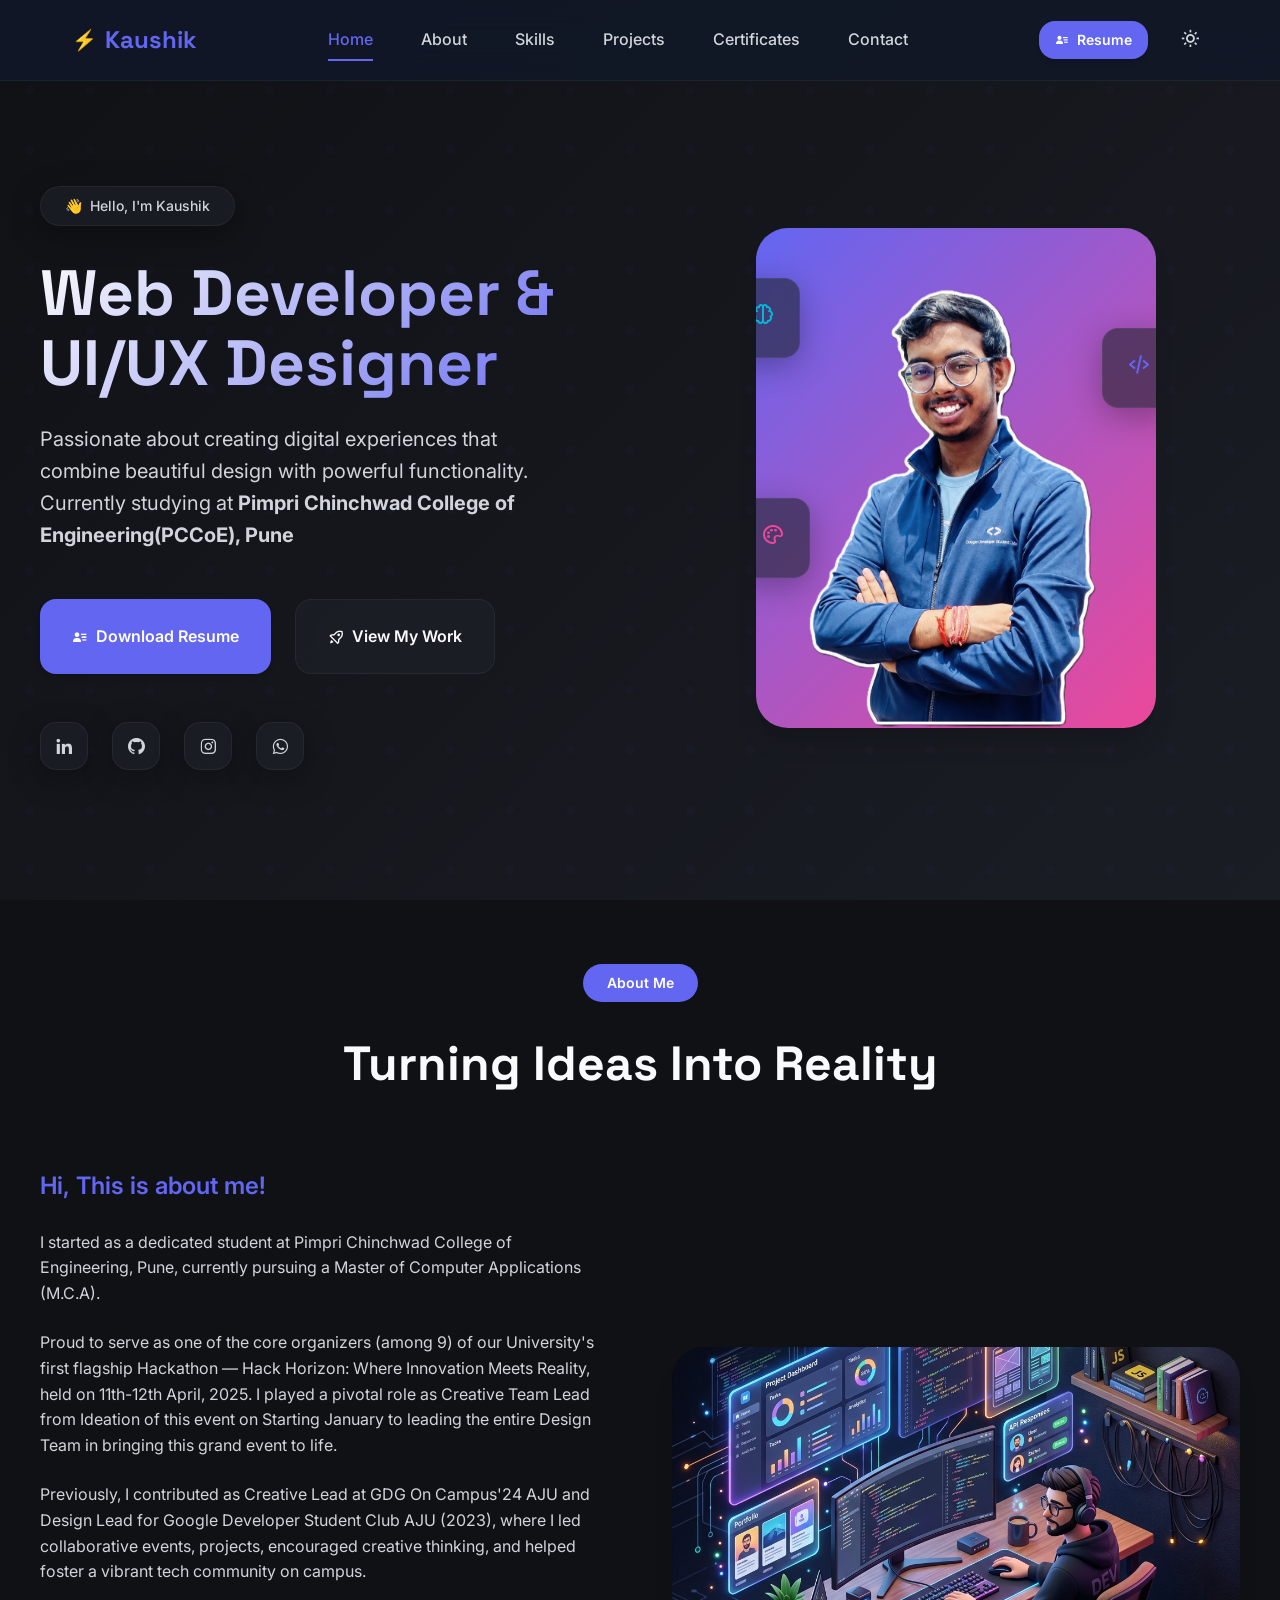
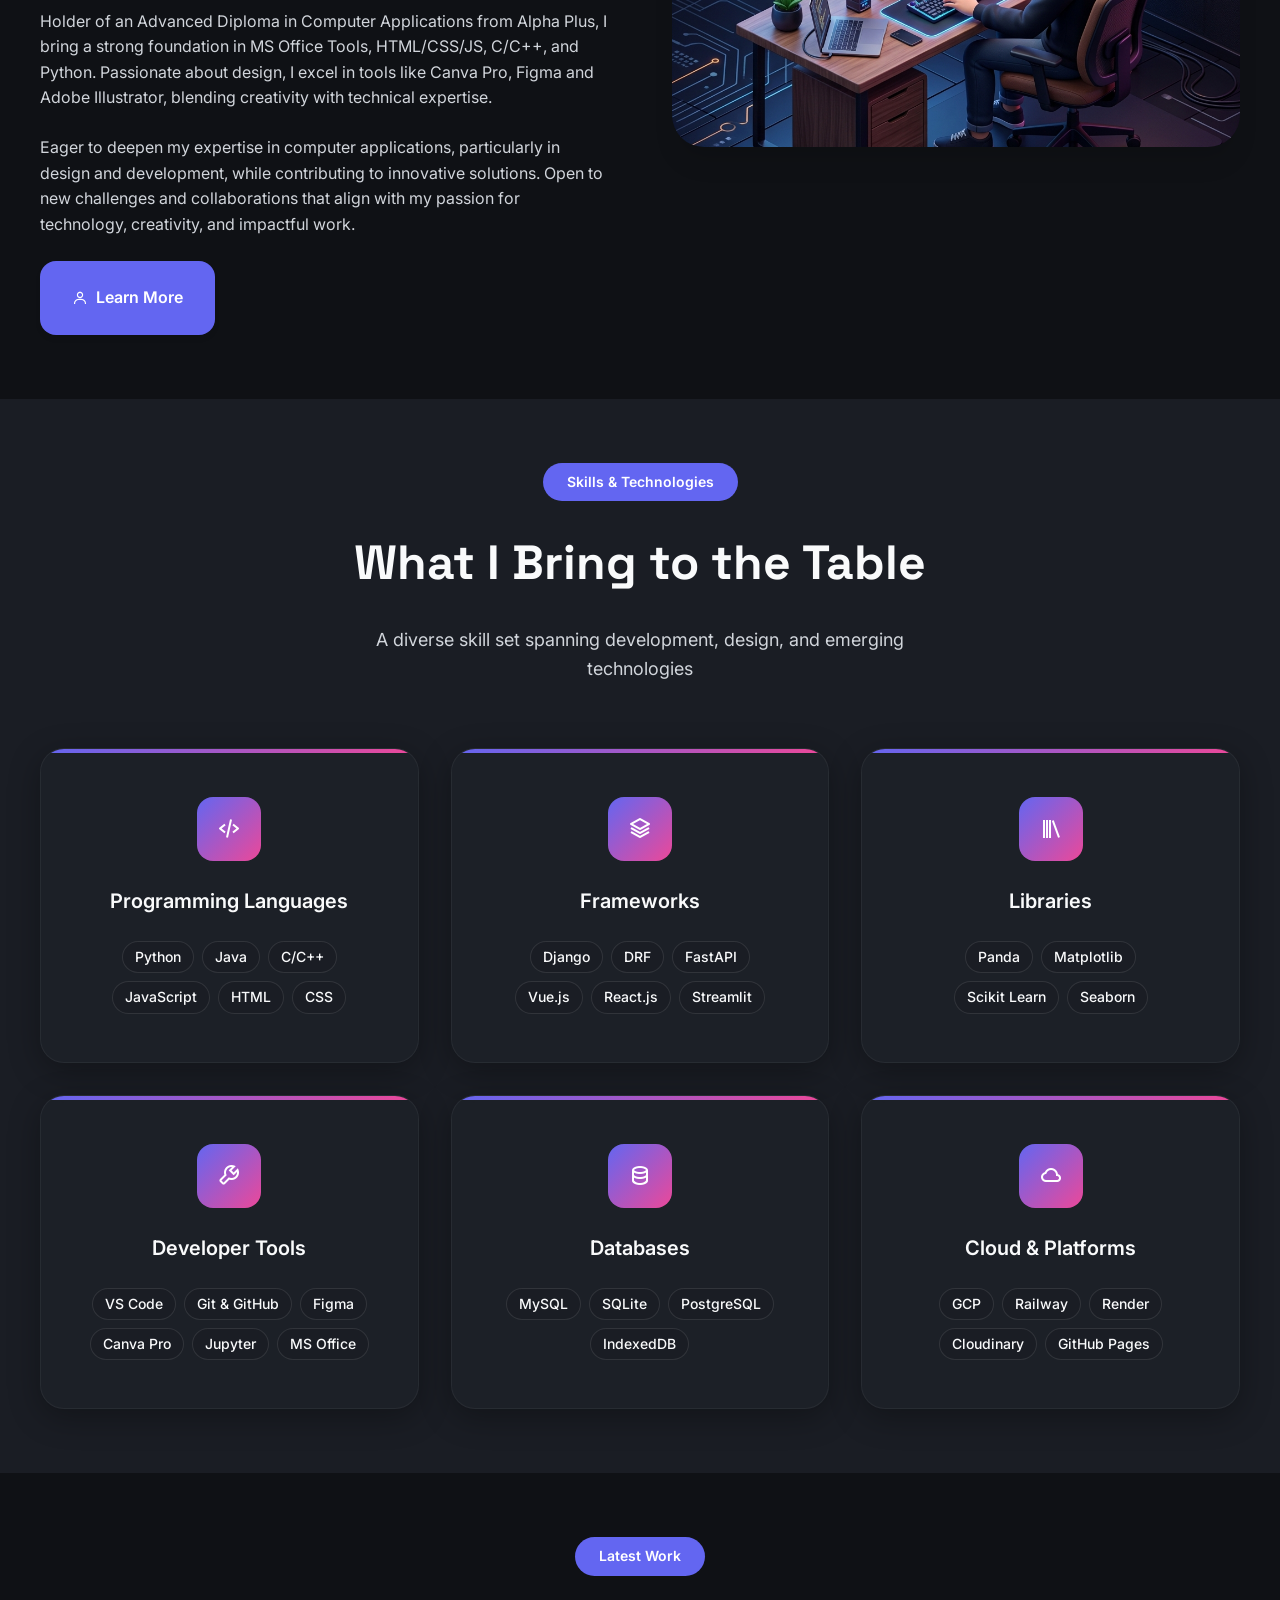
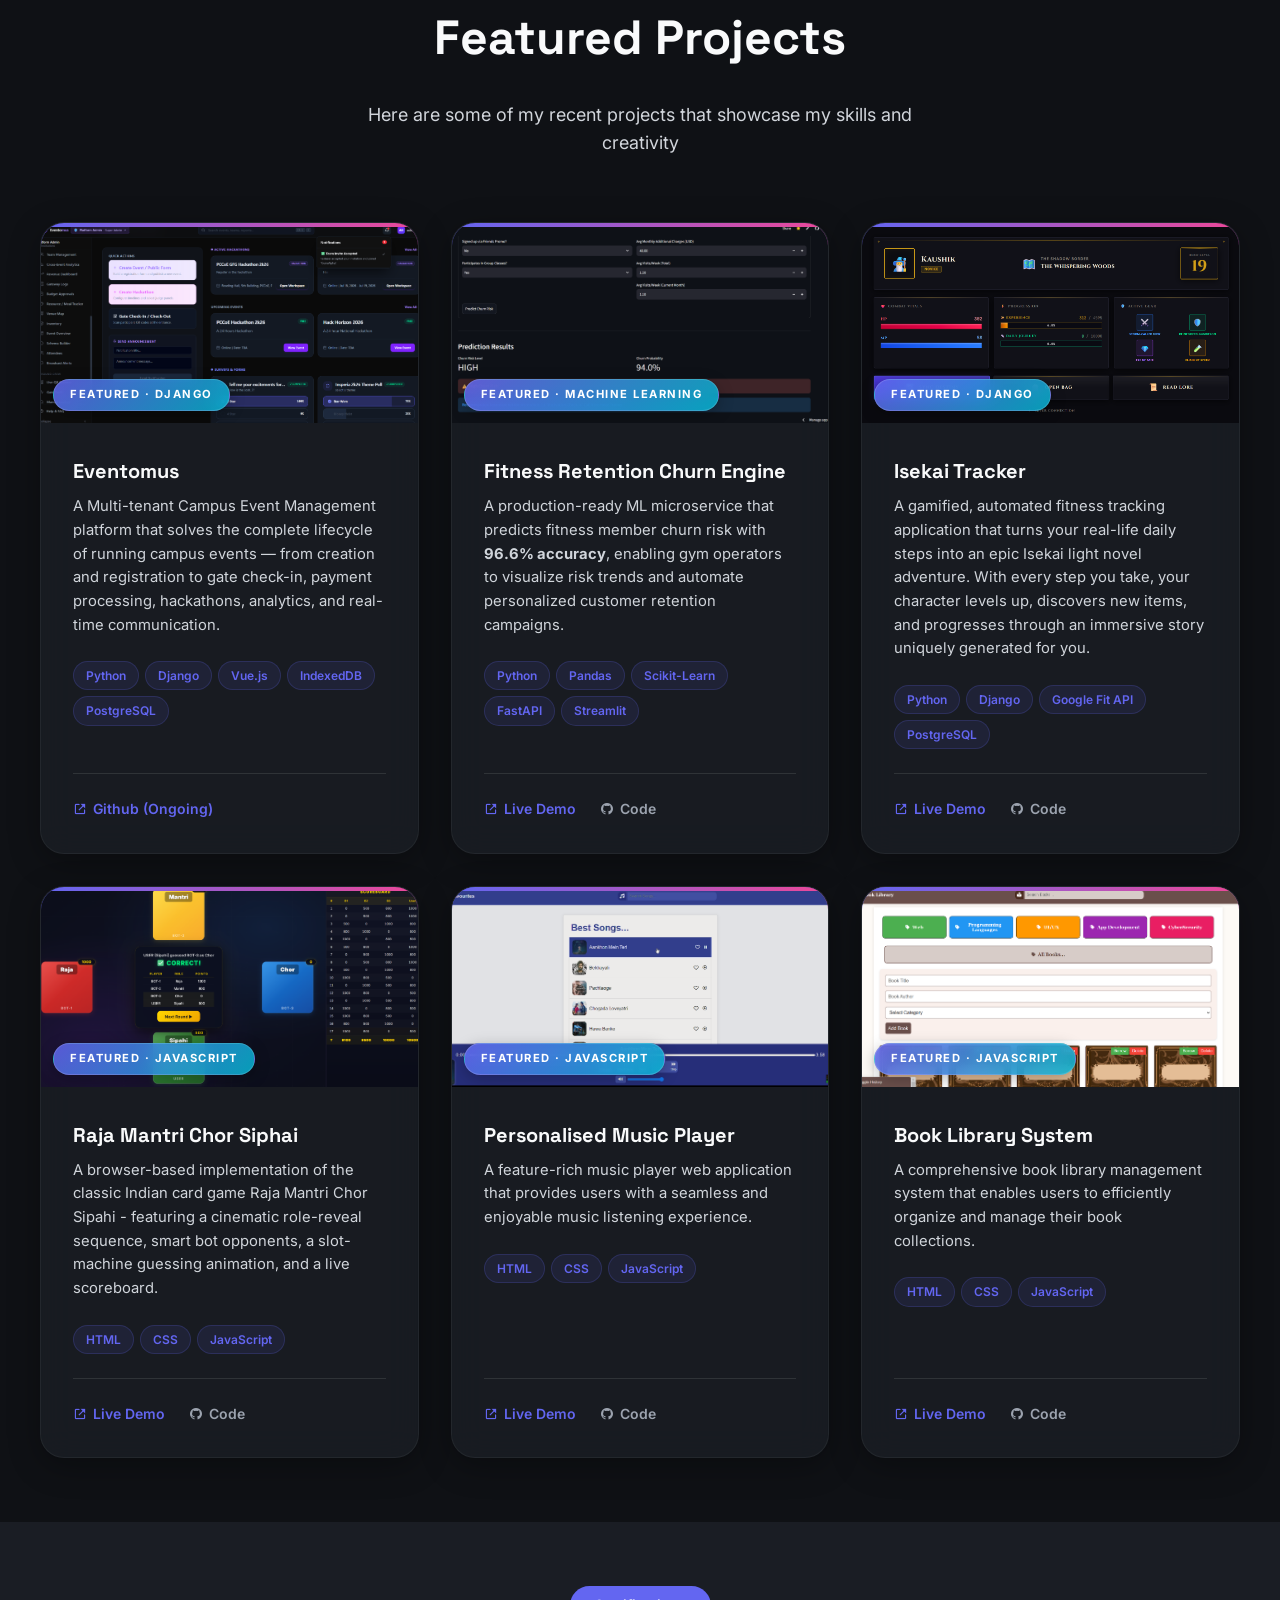
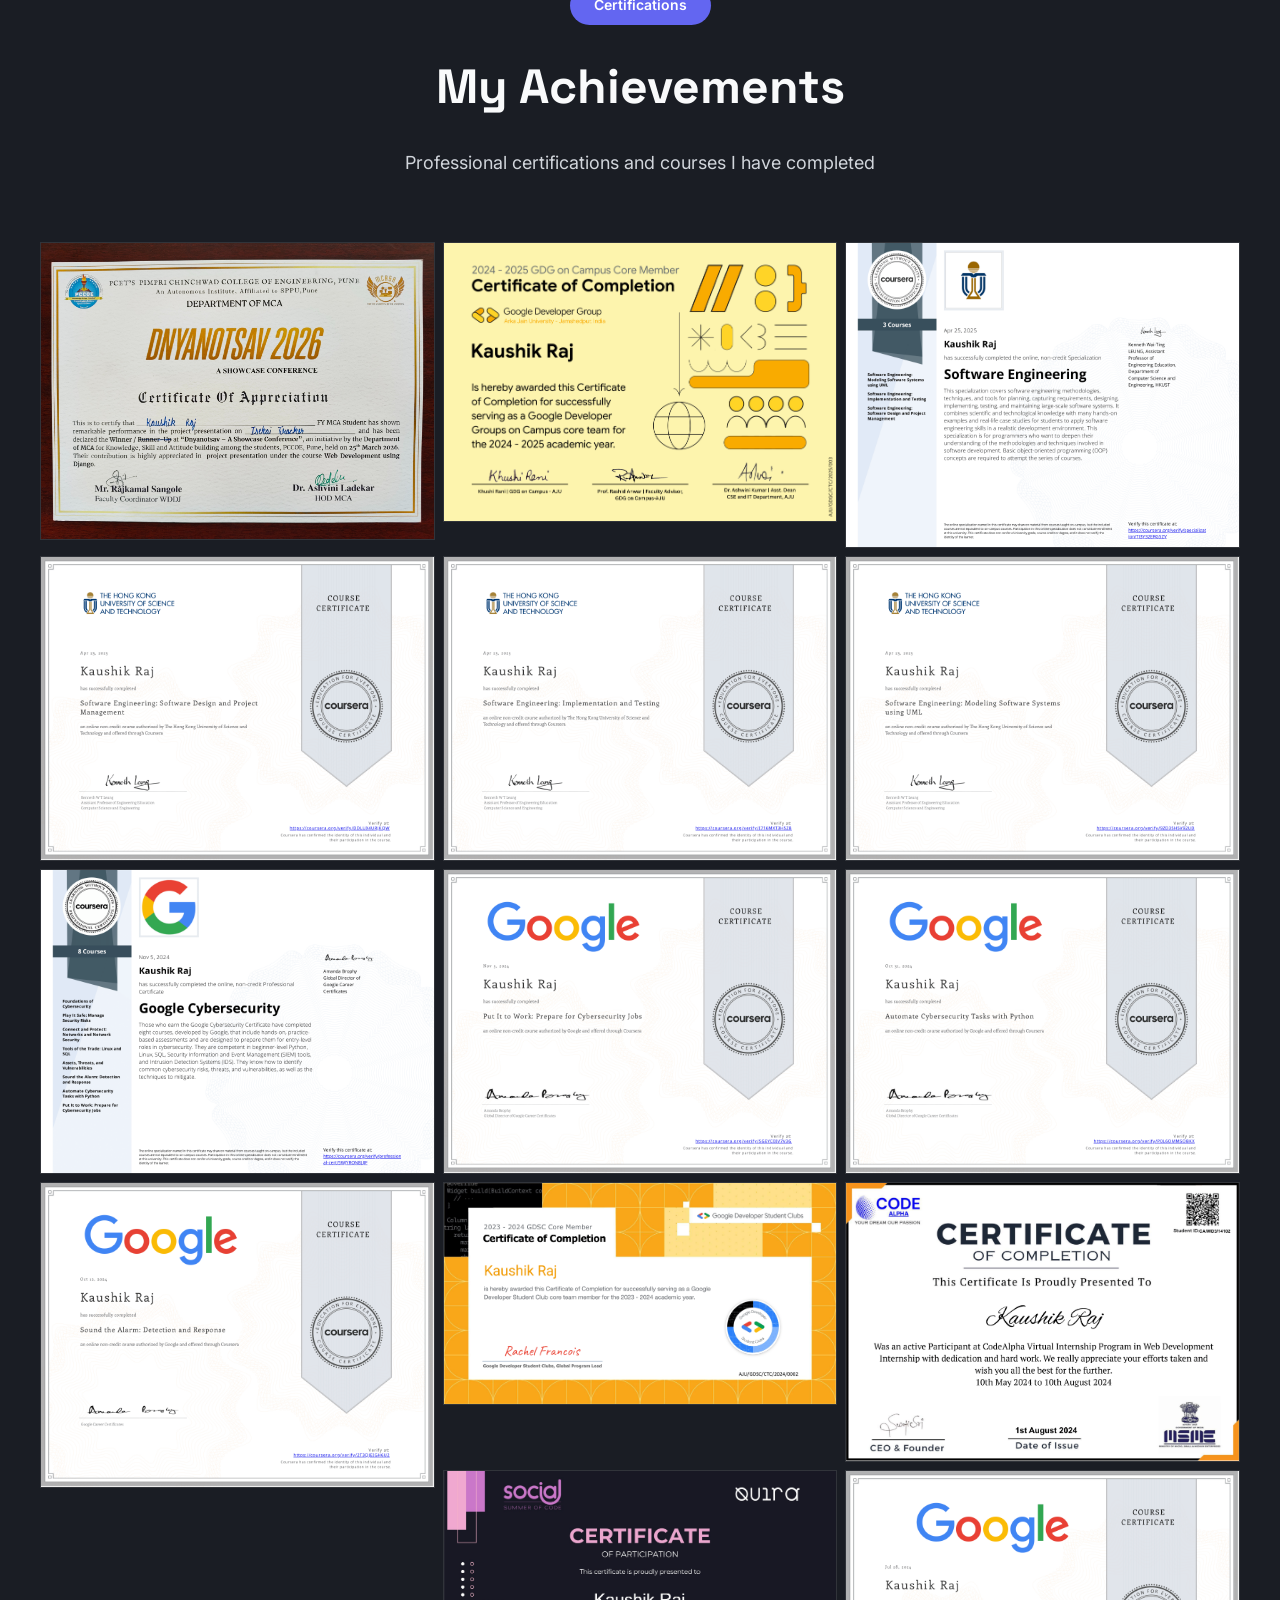
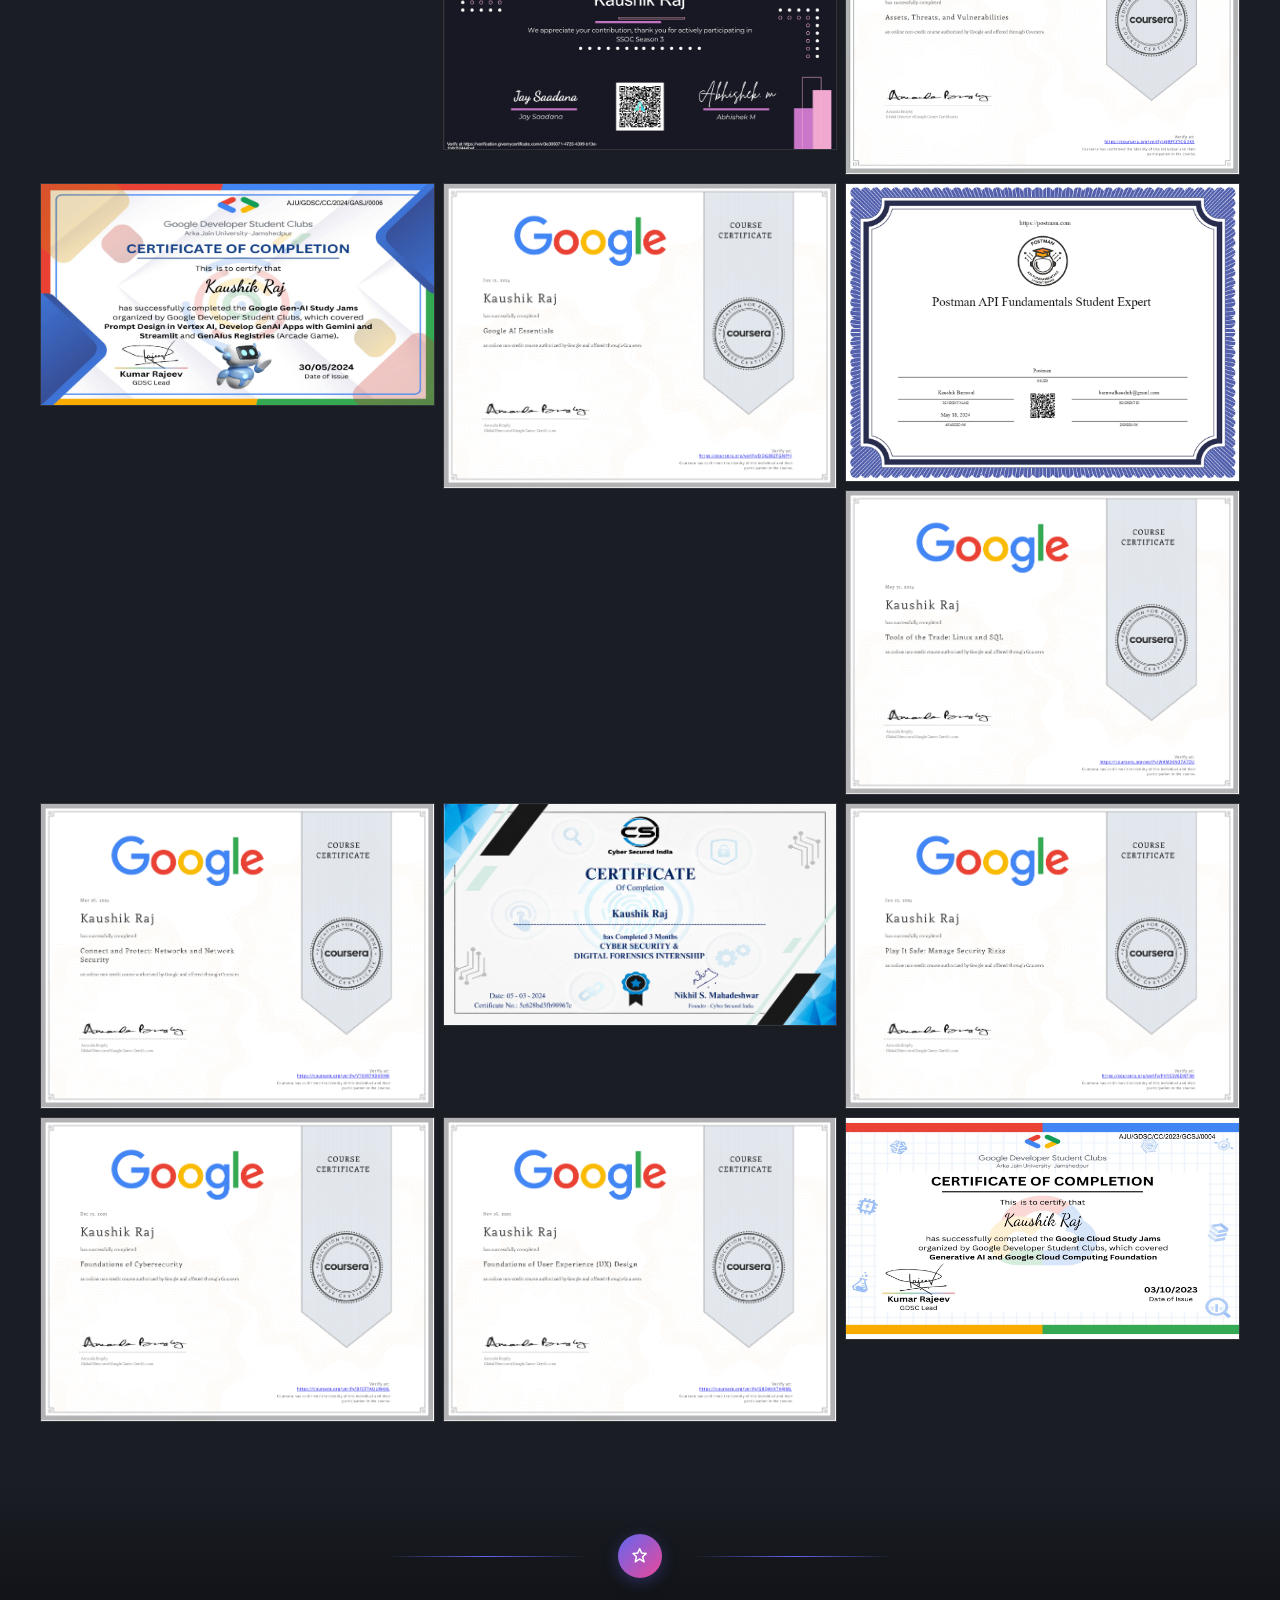
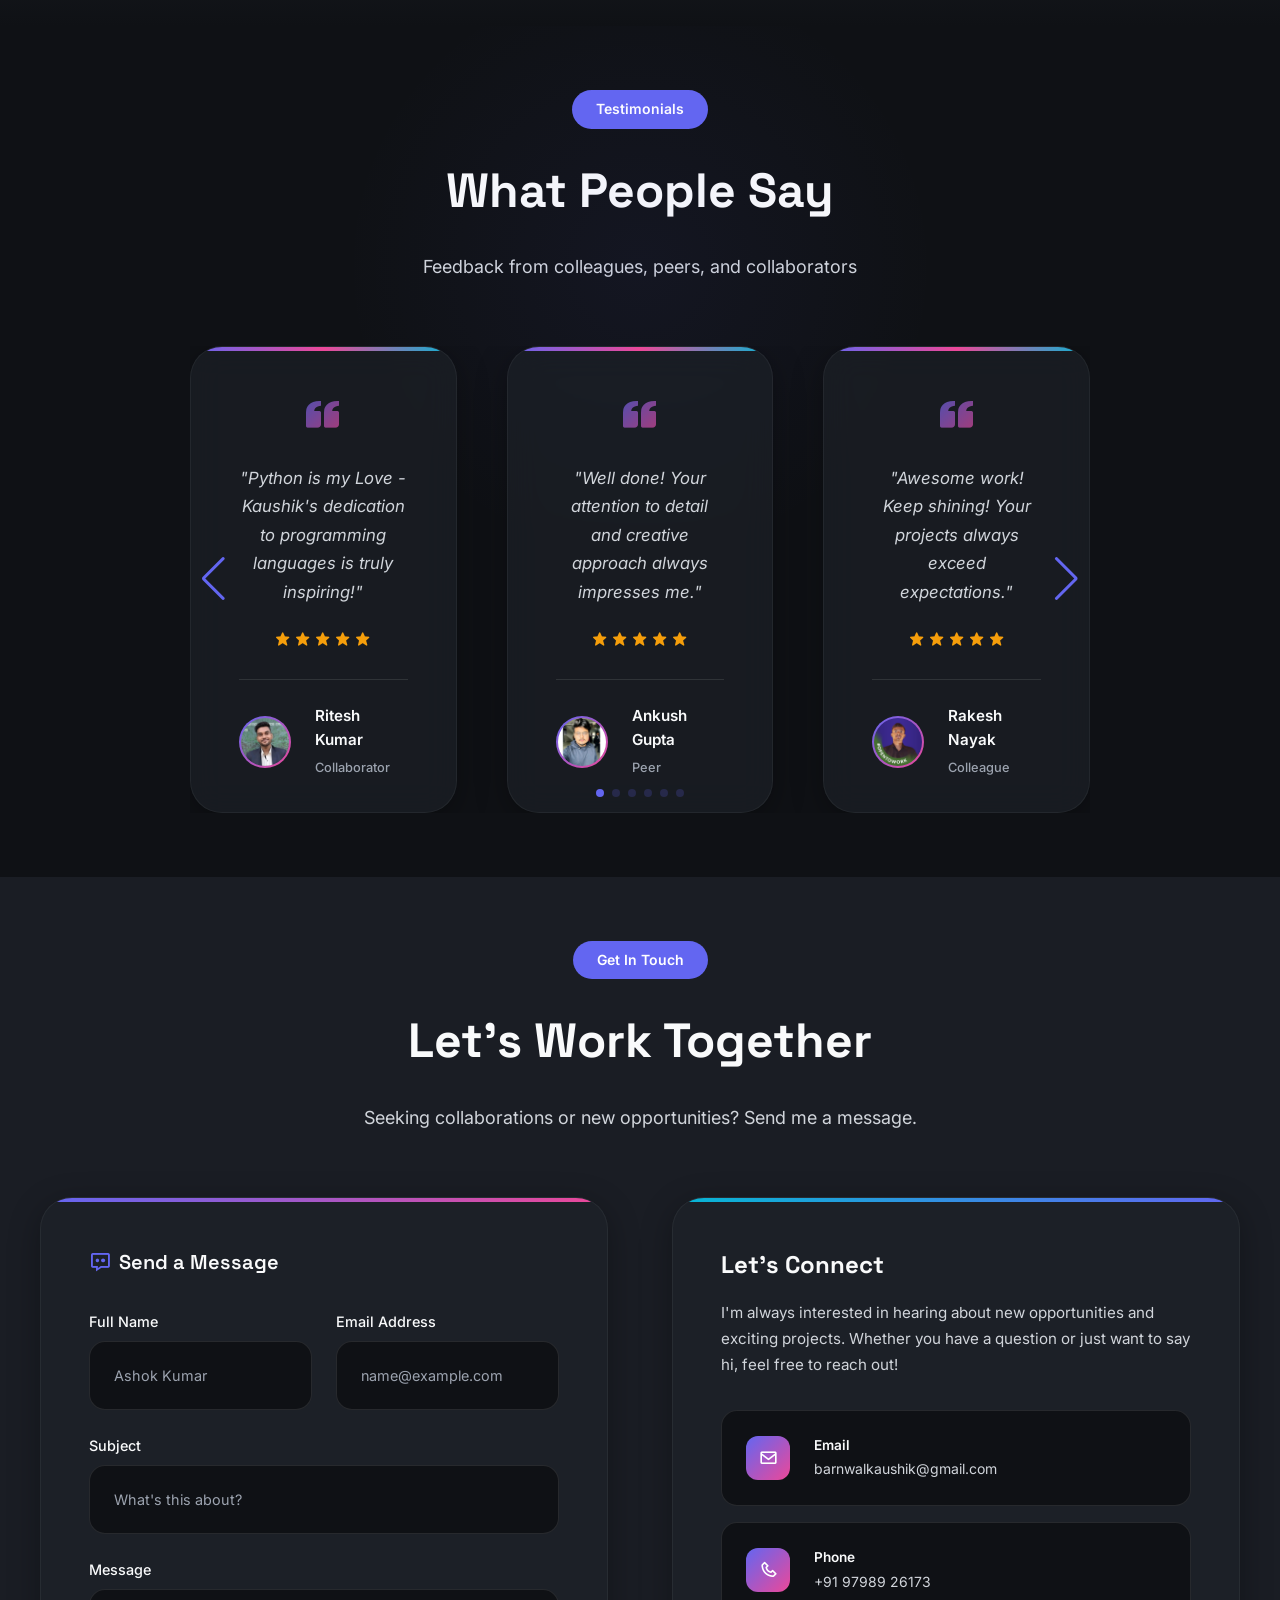
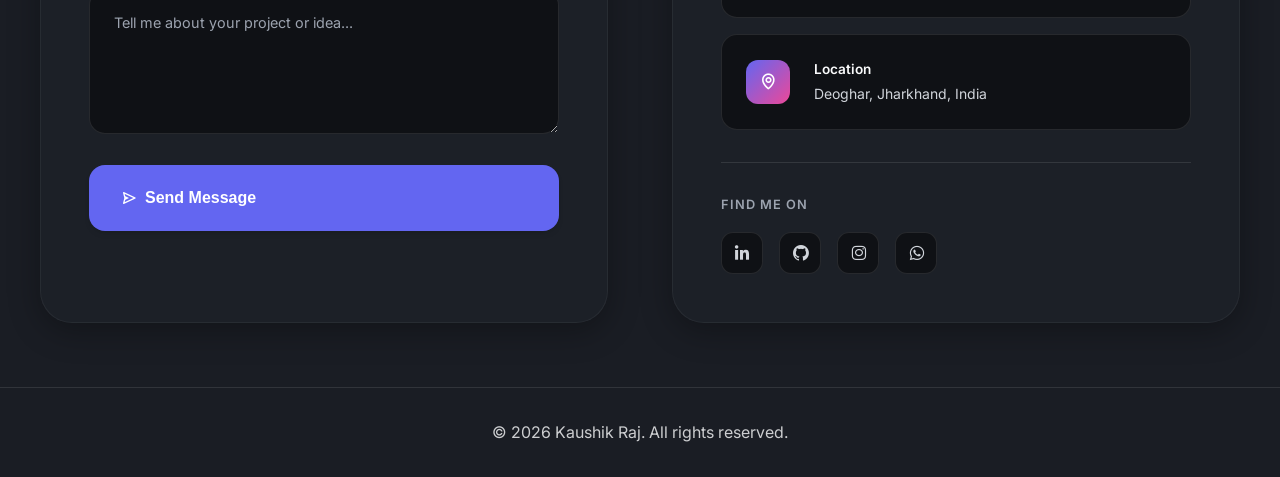
==== commit 512c0384: "feat: add ML project showcase with detailed description and image" ====
--- a/public/index.html
+++ b/public/index.html
@@ -205,9 +205,9 @@
                     </div>
                     <h3>Programming Languages</h3>
                     <div class="skill-tags">
-                        <span class="skill-tag">C/C++</span>
                         <span class="skill-tag">Python</span>
                         <span class="skill-tag">Java</span>
+                        <span class="skill-tag">C/C++</span>
                         <span class="skill-tag">JavaScript</span>
                         <span class="skill-tag">HTML</span>
                         <span class="skill-tag">CSS</span>
@@ -222,8 +222,10 @@
                     <div class="skill-tags">
                         <span class="skill-tag">Django</span>
                         <span class="skill-tag">DRF</span>
+                        <span class="skill-tag">FastAPI</span>
                         <span class="skill-tag">Vue.js</span>
                         <span class="skill-tag">React.js</span>
+                        <span class="skill-tag">Streamlit</span>
                     </div>
                 </div>
 
@@ -236,6 +238,7 @@
                         <span class="skill-tag">Panda</span>
                         <span class="skill-tag">Matplotlib</span>
                         <span class="skill-tag">Scikit Learn</span>
+                        <span class="skill-tag">Seaborn</span>
                     </div>
                 </div>
 
@@ -275,6 +278,7 @@
                     <div class="skill-tags">
                         <span class="skill-tag">GCP</span>
                         <span class="skill-tag">Railway</span>
+                        <span class="skill-tag">Render</span>
                         <span class="skill-tag">Cloudinary</span>
                         <span class="skill-tag">GitHub Pages</span>
                     </div>
@@ -298,7 +302,7 @@
             <div class="projects-grid">
                 <div class="project-card">
                     <div class="project-image">
-                        <img src="Images/project6.png" alt="Eventomus" loading="lazy">
+                        <img src="Images/project6.png" alt="Eventomus — A Multi-tenant Campus Event Management platform" loading="lazy">
                         <div class="featured-tag">Featured · Django</div>
                     </div>
                     <div class="project-content">
@@ -326,6 +330,35 @@
 
                 <div class="project-card">
                     <div class="project-image">
+                        <img src="Images/ML_project1.png" alt="Fitness Retention Churn Engine" loading="lazy">
+                        <div class="featured-tag">Featured · Machine Learning</div>
+                    </div>
+                    <div class="project-content">
+                        <h3 class="project-title">Fitness Retention Churn Engine</h3>
+                        <p class="project-description">
+                            A production-ready ML microservice that predicts fitness member churn risk with <b>96.6% accuracy</b>, enabling gym operators to visualize risk trends and automate personalized customer retention campaigns.
+                        </p>
+                        <div class="project-tech">
+                            <span class="tech-tag">Python</span>
+                            <span class="tech-tag">Pandas</span>
+                            <span class="tech-tag">Scikit-Learn</span>
+                            <span class="tech-tag">FastAPI</span>
+                            <span class="tech-tag">Streamlit</span>
+                        </div>
+                        <div class="project-links">
+                            <a href="https://fitness-retention-churn-engine.streamlit.app/" target="_blank" class="project-link">
+                                <i class="bx bx-link-external"></i> Live Demo
+                            </a>
+                            <a href="https://github.com/KaushikBarnwal/fitness-retention-churn-engine" target="_blank"
+                                class="project-link project-link-secondary">
+                                <i class="bx bxl-github"></i> Code
+                            </a>
+                        </div>
+                    </div>
+                </div>
+
+                <div class="project-card">
+                    <div class="project-image">
                         <img src="Images/project5.png" alt="Isekai Tracker" loading="lazy" />
                         <div class="featured-tag">Featured · Django</div>
                     </div>
@@ -441,7 +474,7 @@
                     </div>
                 </div>
 
-                <div class="project-card">
+                <!-- <div class="project-card">
                     <div class="project-image">
                         <img src="Images/project1.png" alt="To-Do List Web App" loading="lazy" />
                         <div class="featured-tag">Featured · JavaScript</div>
@@ -468,7 +501,7 @@
                             </a>
                         </div>
                     </div>
-                </div>
+                </div> -->
             </div>
         </div>
     </section>
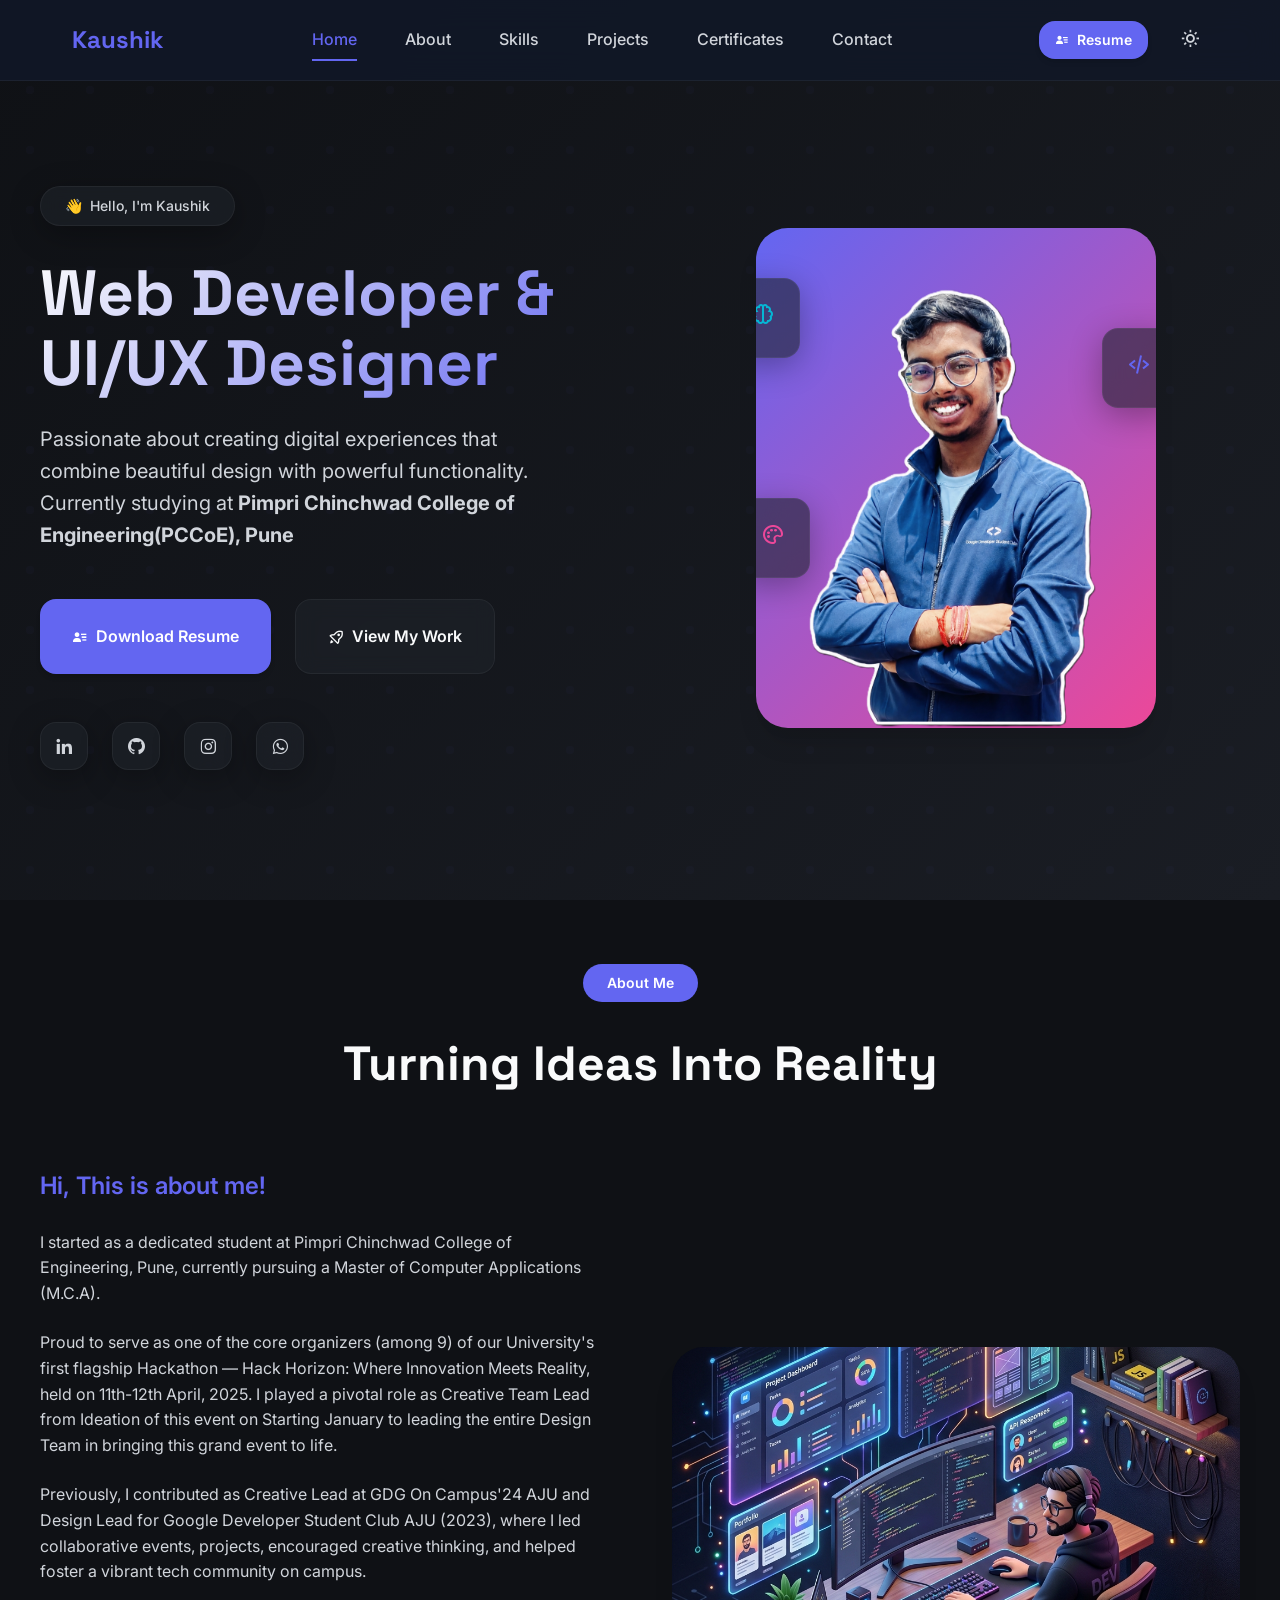
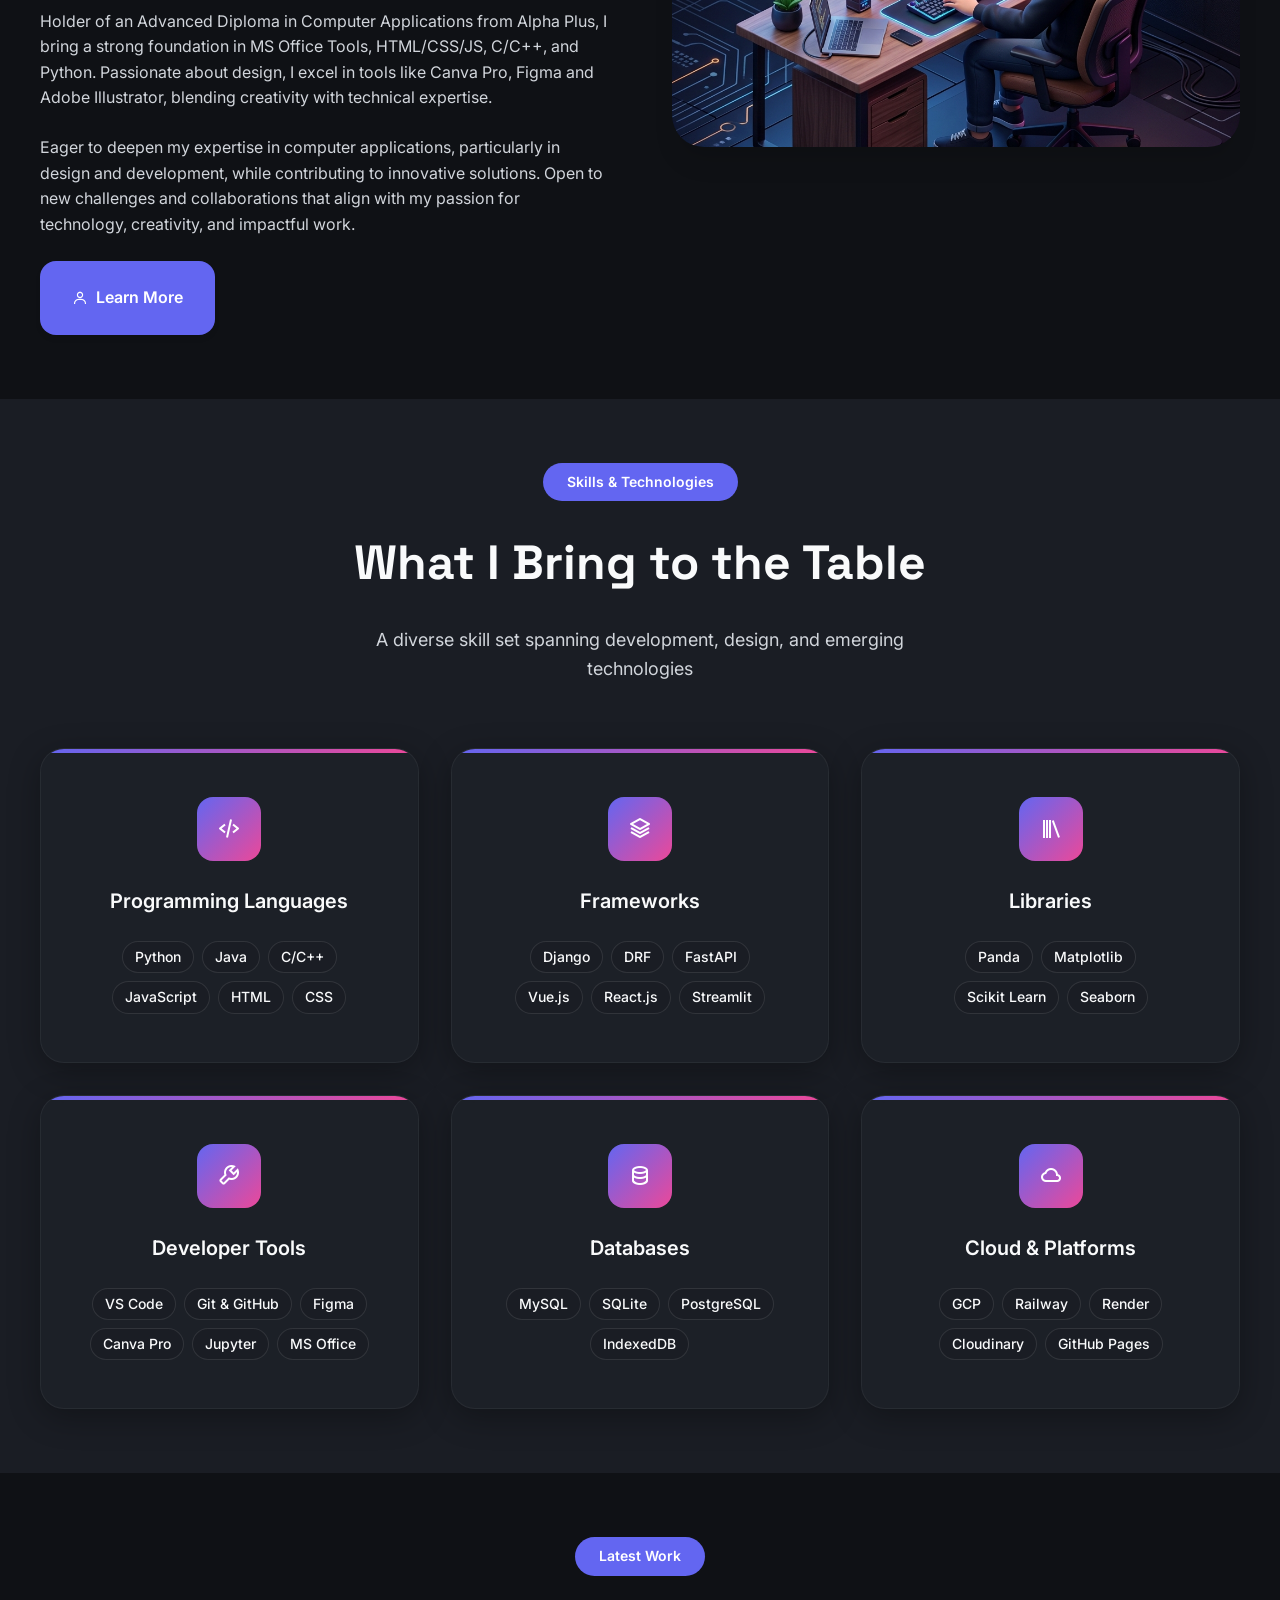
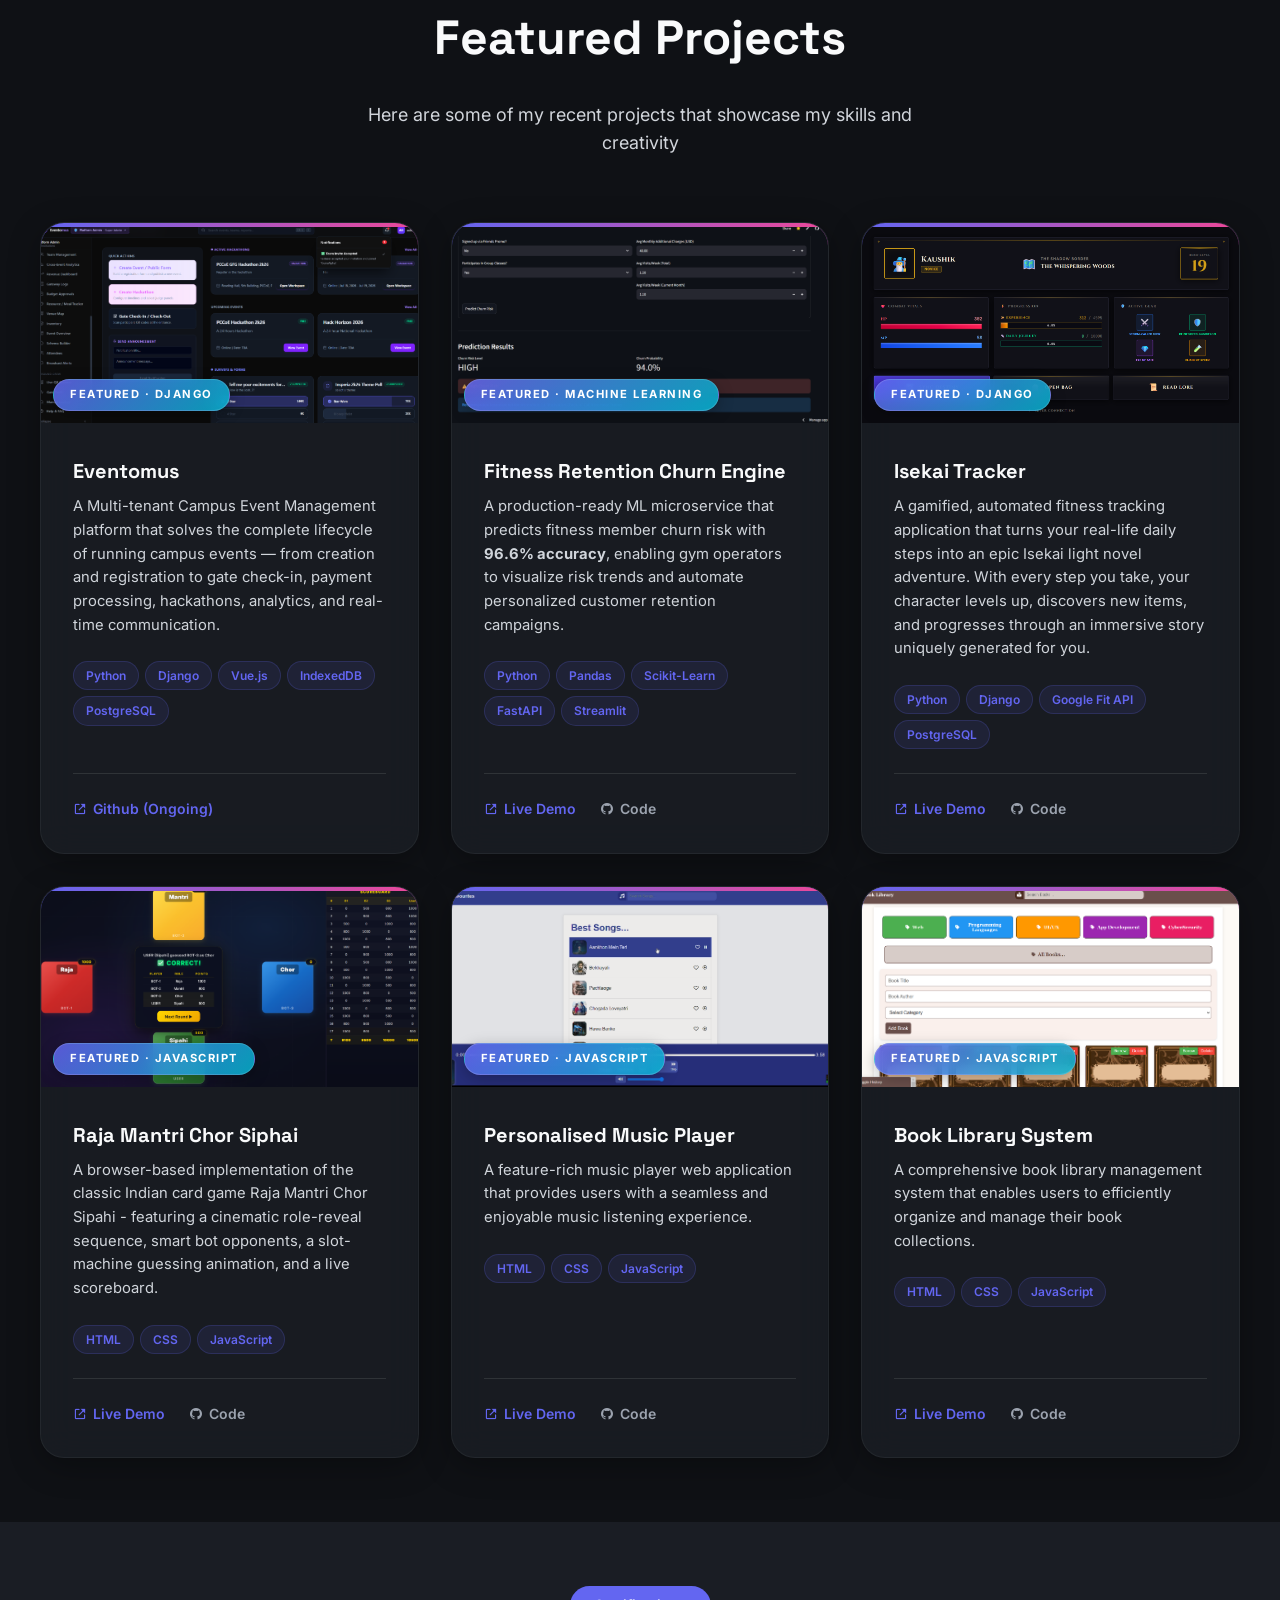
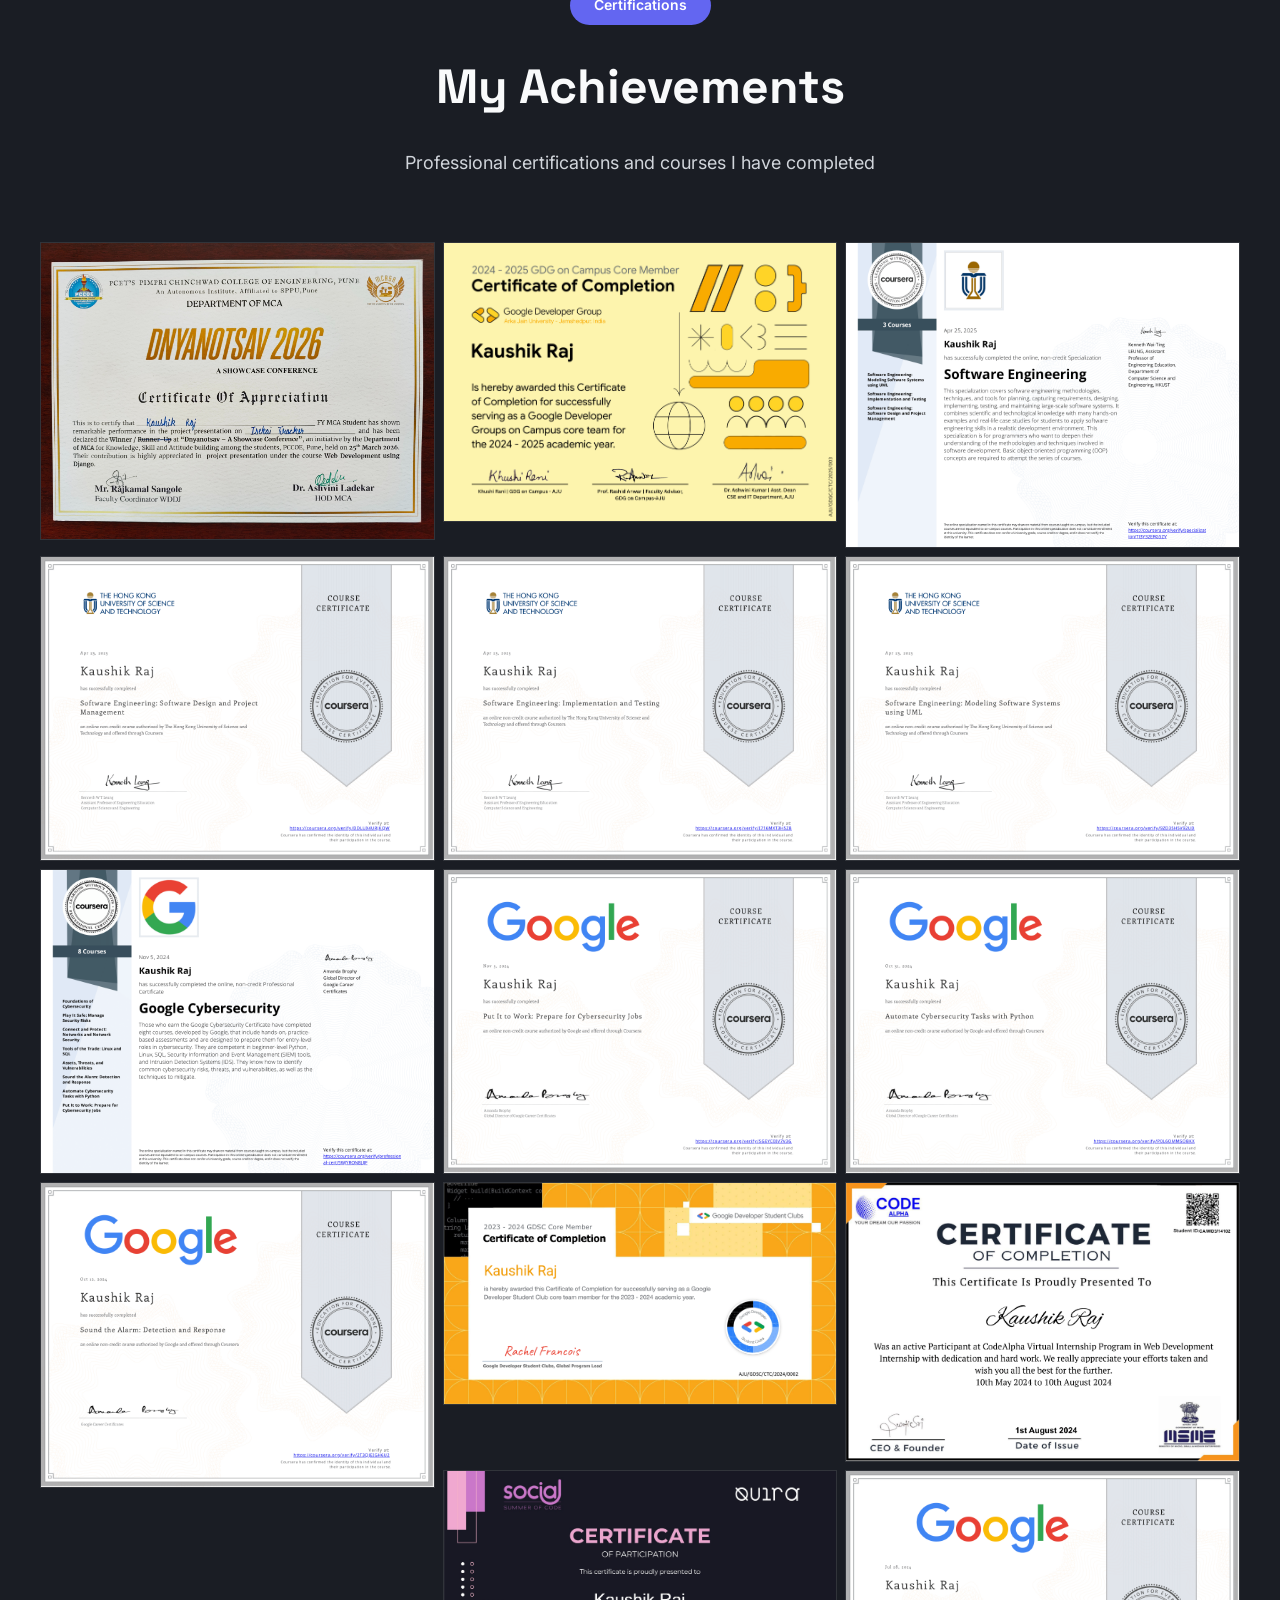
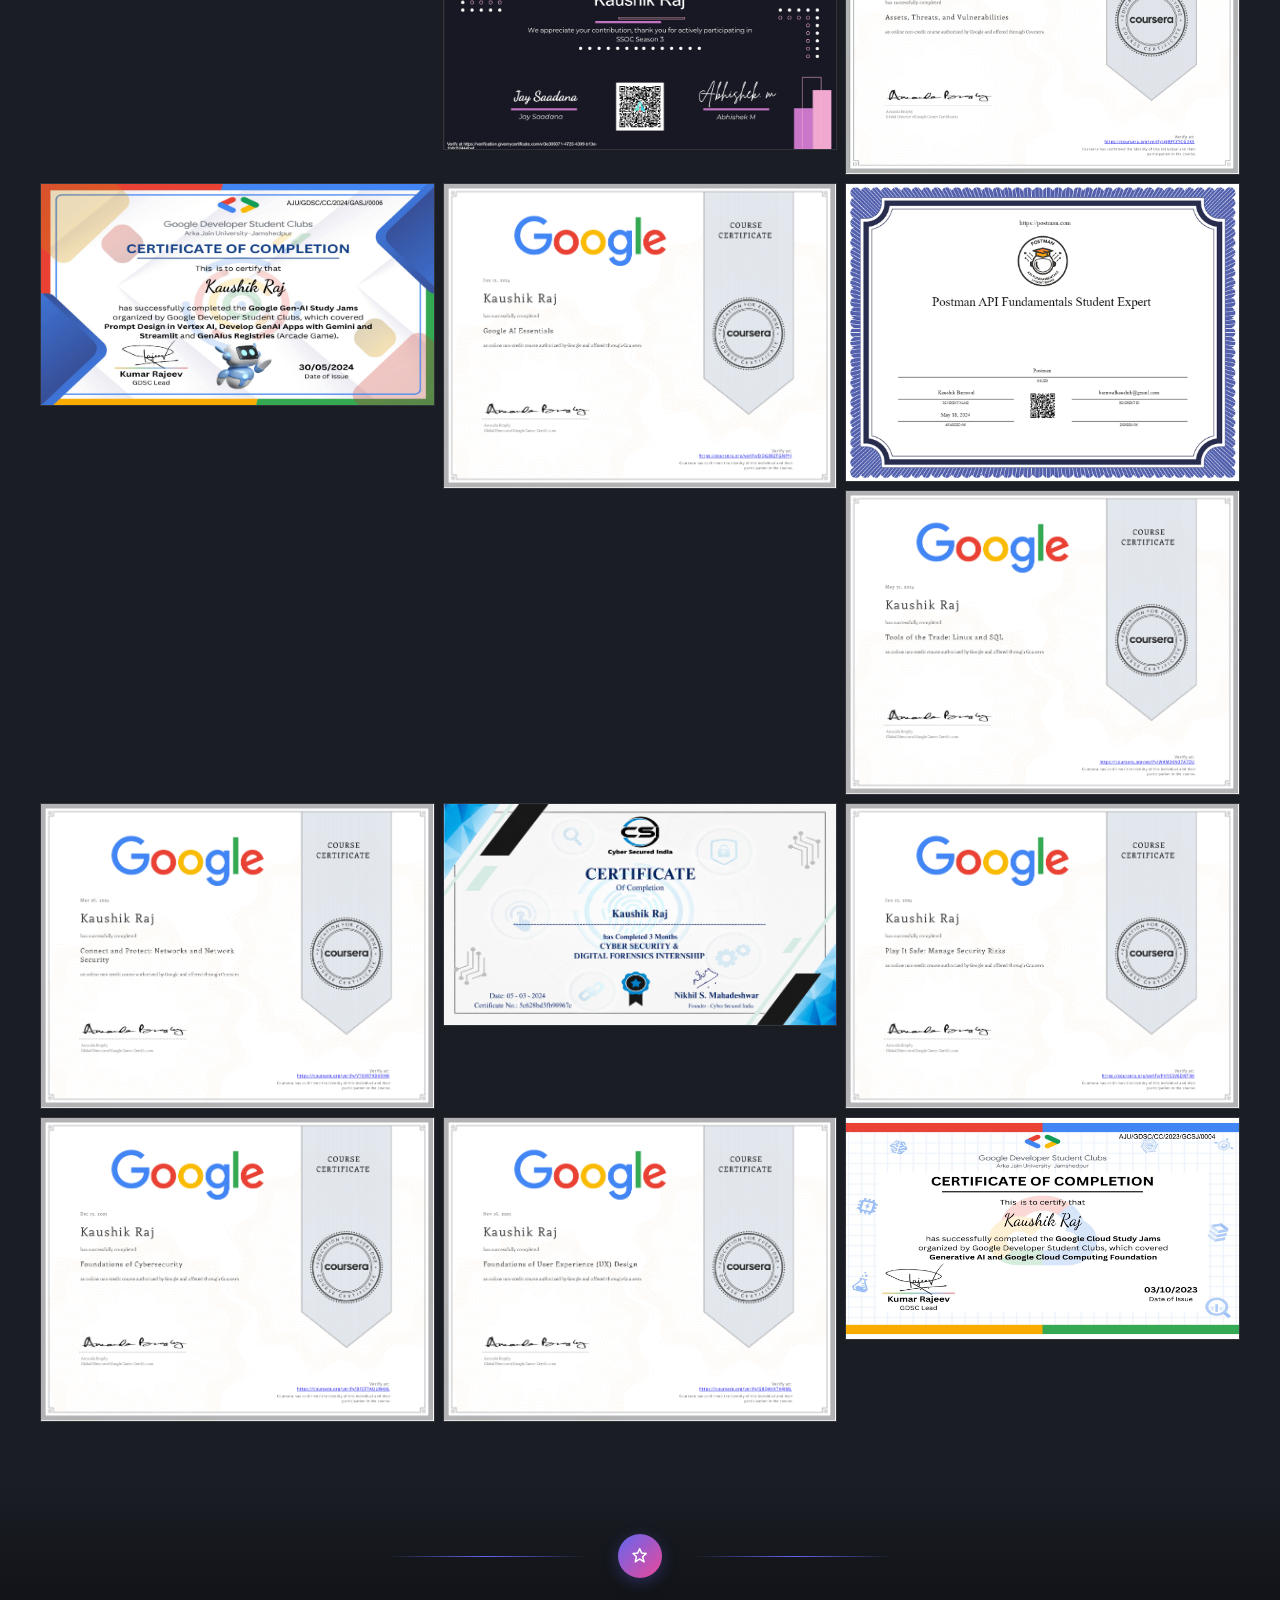
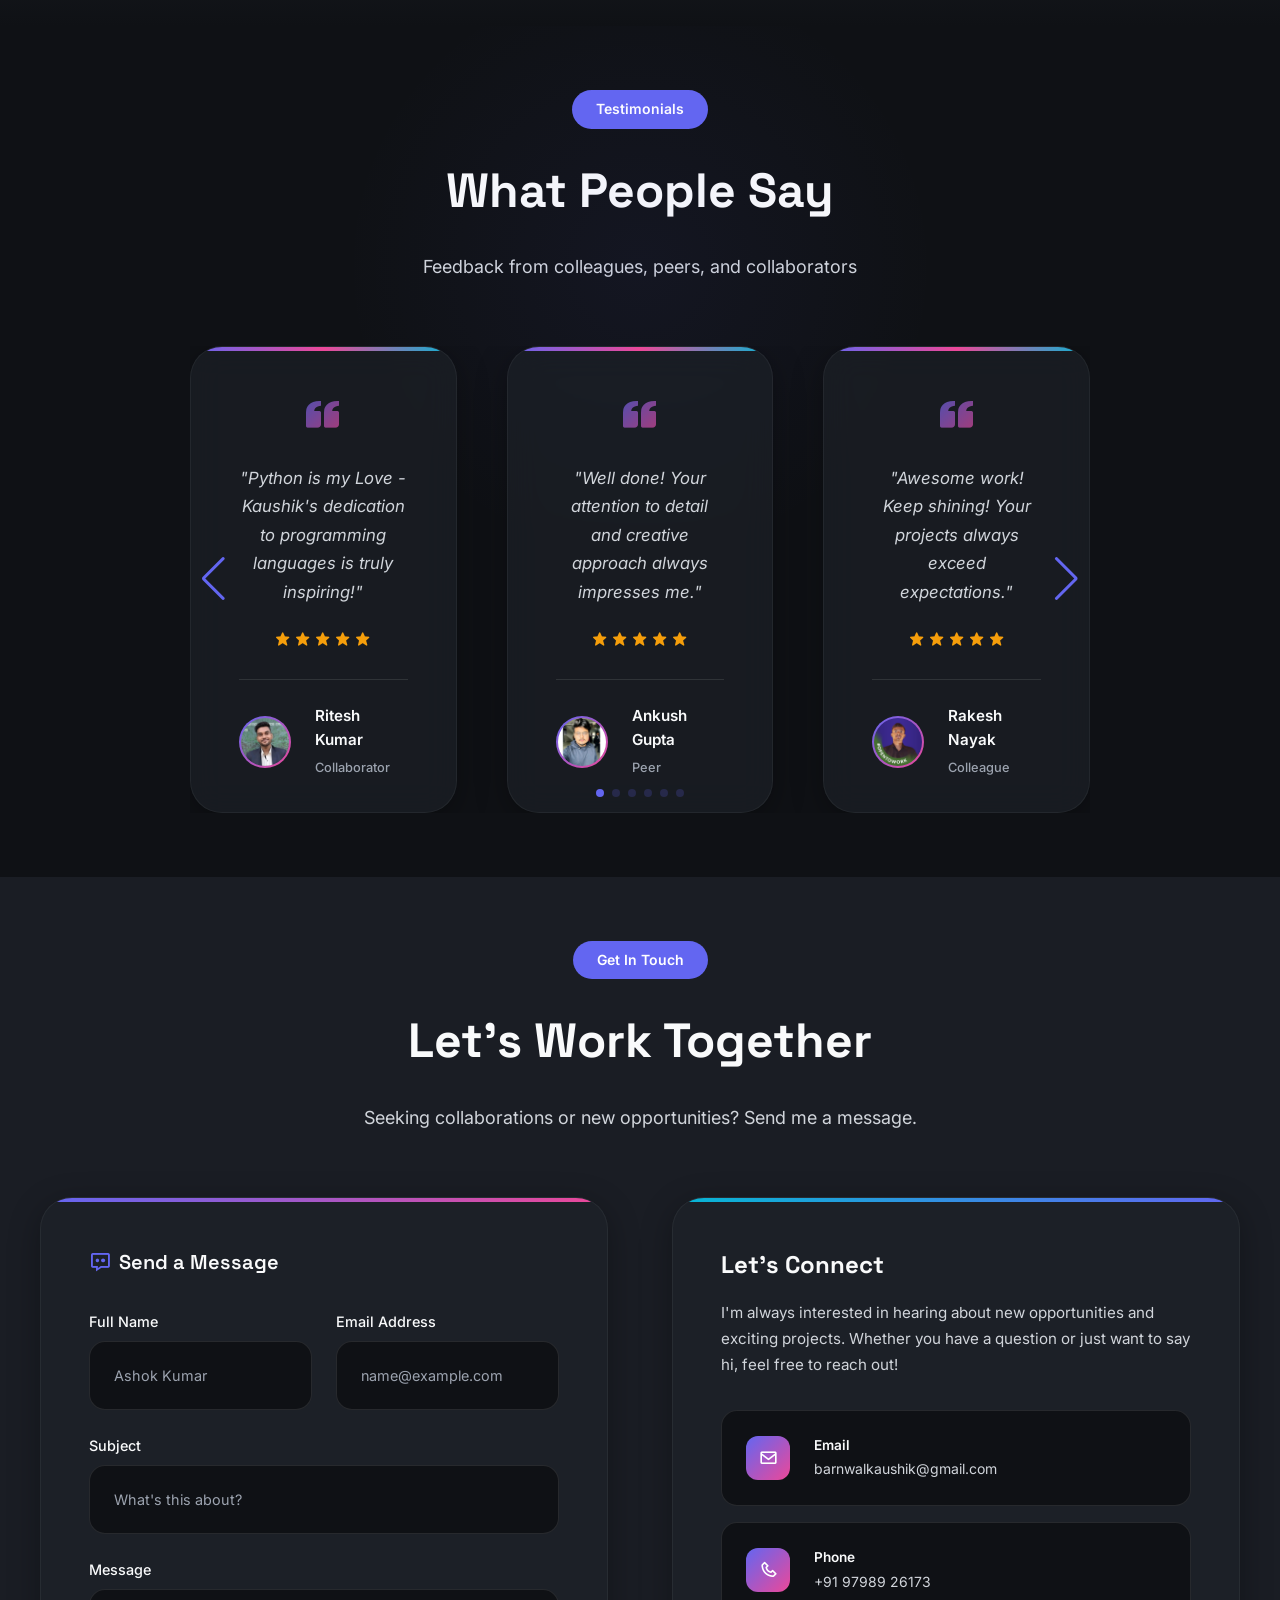
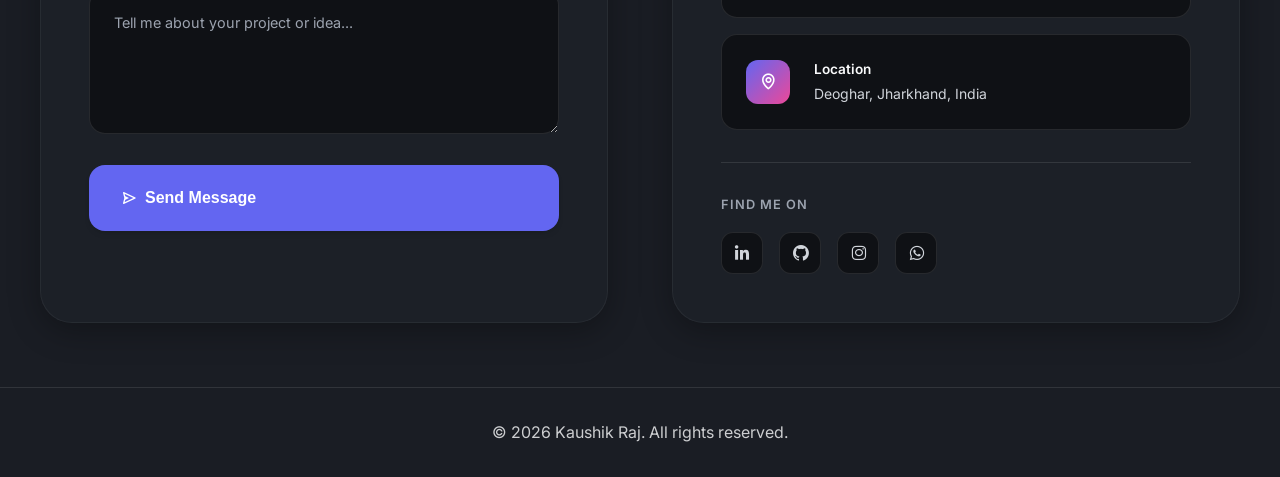
==== commit 295dce8e: "feat: initialize portfolio project with core CSS framework, HTML structure, and JavaScript scaffold" ====
--- a/public/index.html
+++ b/public/index.html
@@ -38,12 +38,30 @@
         <div class="nav-container">
             <a href="#home" class="logo">Kaushik</a>
             <nav class="nav-menu">
-                <a href="#home" class="nav-link active">Home</a>
-                <a href="#about" class="nav-link">About</a>
-                <a href="#skills" class="nav-link">Skills</a>
-                <a href="#projects" class="nav-link">Projects</a>
-                <a href="#certificates" class="nav-link">Certificates</a>
-                <a href="#contact" class="nav-link">Contact</a>
+                <a href="#home" class="nav-link active">
+                    <i class="bx bx-home-alt"></i>
+                    <span>Home</span>
+                </a>
+                <a href="#about" class="nav-link">
+                    <i class="bx bx-user"></i>
+                    <span>About</span>
+                </a>
+                <a href="#skills" class="nav-link">
+                    <i class="bx bx-code-alt"></i>
+                    <span>Skills</span>
+                </a>
+                <a href="#projects" class="nav-link">
+                    <i class="bx bx-briefcase"></i>
+                    <span>Projects</span>
+                </a>
+                <a href="#certificates" class="nav-link">
+                    <i class="bx bx-award"></i>
+                    <span>Certificates</span>
+                </a>
+                <a href="#contact" class="nav-link">
+                    <i class="bx bx-envelope"></i>
+                    <span>Contact</span>
+                </a>
             </nav>
 
             <div class="nav-actions">
@@ -302,7 +320,8 @@
             <div class="projects-grid">
                 <div class="project-card">
                     <div class="project-image">
-                        <img src="Images/project6.png" alt="Eventomus — A Multi-tenant Campus Event Management platform" loading="lazy">
+                        <img src="Images/project6.png" alt="Eventomus — A Multi-tenant Campus Event Management platform"
+                            loading="lazy" />
                         <div class="featured-tag">Featured · Django</div>
                     </div>
                     <div class="project-content">
@@ -330,13 +349,16 @@
 
                 <div class="project-card">
                     <div class="project-image">
-                        <img src="Images/ML_project1.png" alt="Fitness Retention Churn Engine" loading="lazy">
+                        <img src="Images/ML_project1.png" alt="Fitness Retention Churn Engine" loading="lazy" />
                         <div class="featured-tag">Featured · Machine Learning</div>
                     </div>
                     <div class="project-content">
                         <h3 class="project-title">Fitness Retention Churn Engine</h3>
                         <p class="project-description">
-                            A production-ready ML microservice that predicts fitness member churn risk with <b>96.6% accuracy</b>, enabling gym operators to visualize risk trends and automate personalized customer retention campaigns.
+                            A production-ready ML microservice that predicts fitness member
+                            churn risk with <b>96.6% accuracy</b>, enabling gym operators to
+                            visualize risk trends and automate personalized customer
+                            retention campaigns.
                         </p>
                         <div class="project-tech">
                             <span class="tech-tag">Python</span>
@@ -346,7 +368,8 @@
                             <span class="tech-tag">Streamlit</span>
                         </div>
                         <div class="project-links">
-                            <a href="https://fitness-retention-churn-engine.streamlit.app/" target="_blank" class="project-link">
+                            <a href="https://fitness-retention-churn-engine.streamlit.app/" target="_blank"
+                                class="project-link">
                                 <i class="bx bx-link-external"></i> Live Demo
                             </a>
                             <a href="https://github.com/KaushikBarnwal/fitness-retention-churn-engine" target="_blank"
@@ -365,7 +388,11 @@
                     <div class="project-content">
                         <h3 class="project-title">Isekai Tracker</h3>
                         <p class="project-description">
-                            A gamified, automated fitness tracking application that turns your real-life daily steps into an epic Isekai light novel adventure. With every step you take, your character levels up, discovers new items, and progresses through an immersive story uniquely generated for you.
+                            A gamified, automated fitness tracking application that turns
+                            your real-life daily steps into an epic Isekai light novel
+                            adventure. With every step you take, your character levels up,
+                            discovers new items, and progresses through an immersive story
+                            uniquely generated for you.
                         </p>
                         <div class="project-tech">
                             <span class="tech-tag">Python</span>
--- a/public/css/style.css
+++ b/public/css/style.css
@@ -184,10 +184,10 @@
     gap: var(--space-xs);
 }
 
-.logo::before {
+/* .logo::before {
     content: "⚡";
     font-size: 1.25rem;
-}
+} */
 
 .nav-menu {
     display: flex;
@@ -202,6 +202,10 @@
     font-weight: 500;
     position: relative;
     transition: color 0.3s ease;
+}
+
+.nav-link i {
+    display: none;
 }
 
 .nav-link:hover,
@@ -254,6 +258,8 @@
     font-size: 1.5rem;
     color: var(--text-primary);
     cursor: pointer;
+    position: relative;
+    z-index: 1010;
 }
 
 /* Hero Section */
@@ -1222,6 +1228,11 @@
     display: grid;
     grid-template-columns: 1fr 1fr;
     gap: var(--space-md);
+    margin-bottom: var(--space-md);
+}
+
+.form-row .form-group {
+    margin-bottom: 0;
 }
 
 .form-group {
@@ -1330,6 +1341,12 @@
     text-decoration: none;
     color: inherit;
     cursor: default;
+    text-align: left;
+}
+
+.contact-item > div:not(.contact-icon) {
+    min-width: 0;
+    flex: 1;
 }
 
 a.contact-item {
@@ -1352,6 +1369,8 @@
     color: var(--text-secondary);
     font-size: 0.875rem;
     margin: 0;
+    word-break: break-word;
+    overflow-wrap: break-word;
 }
 
 .contact-icon {
@@ -1552,24 +1571,62 @@
 /* Responsive Design */
 @media (max-width: 768px) {
     .nav-menu {
-        display: none;
+        display: flex;
+        flex-direction: row;
+        position: fixed;
+        bottom: 20px;
+        left: 50%;
+        transform: translateX(-50%);
+        width: calc(100% - 32px);
+        max-width: 440px;
+        height: 64px;
+        background: var(--glass-bg);
+        backdrop-filter: blur(20px);
+        -webkit-backdrop-filter: blur(20px);
+        border: 1px solid var(--glass-border);
+        border-radius: 32px;
+        box-shadow: var(--glass-shadow);
+        padding: 0 16px;
+        align-items: center;
+        justify-content: space-around;
+        gap: 0;
+        z-index: 1005;
+        transition: transform 0.3s ease;
+    }
+
+    .nav-link {
+        display: flex;
         flex-direction: column;
-        position: absolute;
-        top: 80px;
-        left: 0;
-        width: 100%;
-        background: var(--glass-bg);
-        backdrop-filter: blur(12px);
-        -webkit-backdrop-filter: blur(12px);
-        padding: var(--space-md) var(--space-lg);
-        border-bottom: 1px solid var(--glass-border);
-        box-shadow: var(--glass-shadow);
-        gap: var(--space-md);
-        text-align: center;
+        align-items: center;
+        gap: 4px;
+        font-size: 0.65rem;
+        font-weight: 600;
+        color: var(--text-secondary);
+        transition: all 0.3s cubic-bezier(0.4, 0, 0.2, 1);
+        position: relative;
+    }
+
+    .nav-link i {
+        display: block;
+        font-size: 1.25rem;
+    }
+
+    .nav-link span {
+        display: block;
+    }
+
+    .nav-link::after {
+        display: none !important;
+    }
+
+    .nav-link:hover,
+    .nav-link.active {
+        color: var(--primary);
+        transform: translateY(-2px);
     }
 
     .mobile-menu-toggle {
-        display: block;
+        display: none !important;
     }
 
     .hero-container,
@@ -1580,6 +1637,20 @@
         gap: var(--space-xl);
     }
 
+    .contact-form,
+    .contact-info-card {
+        padding: var(--space-lg);
+    }
+
+    .social-links,
+    .contact-social-links {
+        justify-content: center;
+    }
+
+    .contact-social {
+        text-align: center;
+    }
+
     .hero {
         padding: 100px var(--space-md) var(--space-lg);
     }
@@ -1625,6 +1696,11 @@
     .btn {
         justify-content: center;
     }
+
+    .contact-form,
+    .contact-info-card {
+        padding: var(--space-md);
+    }
 }
 
 /* Swiper Overrides */
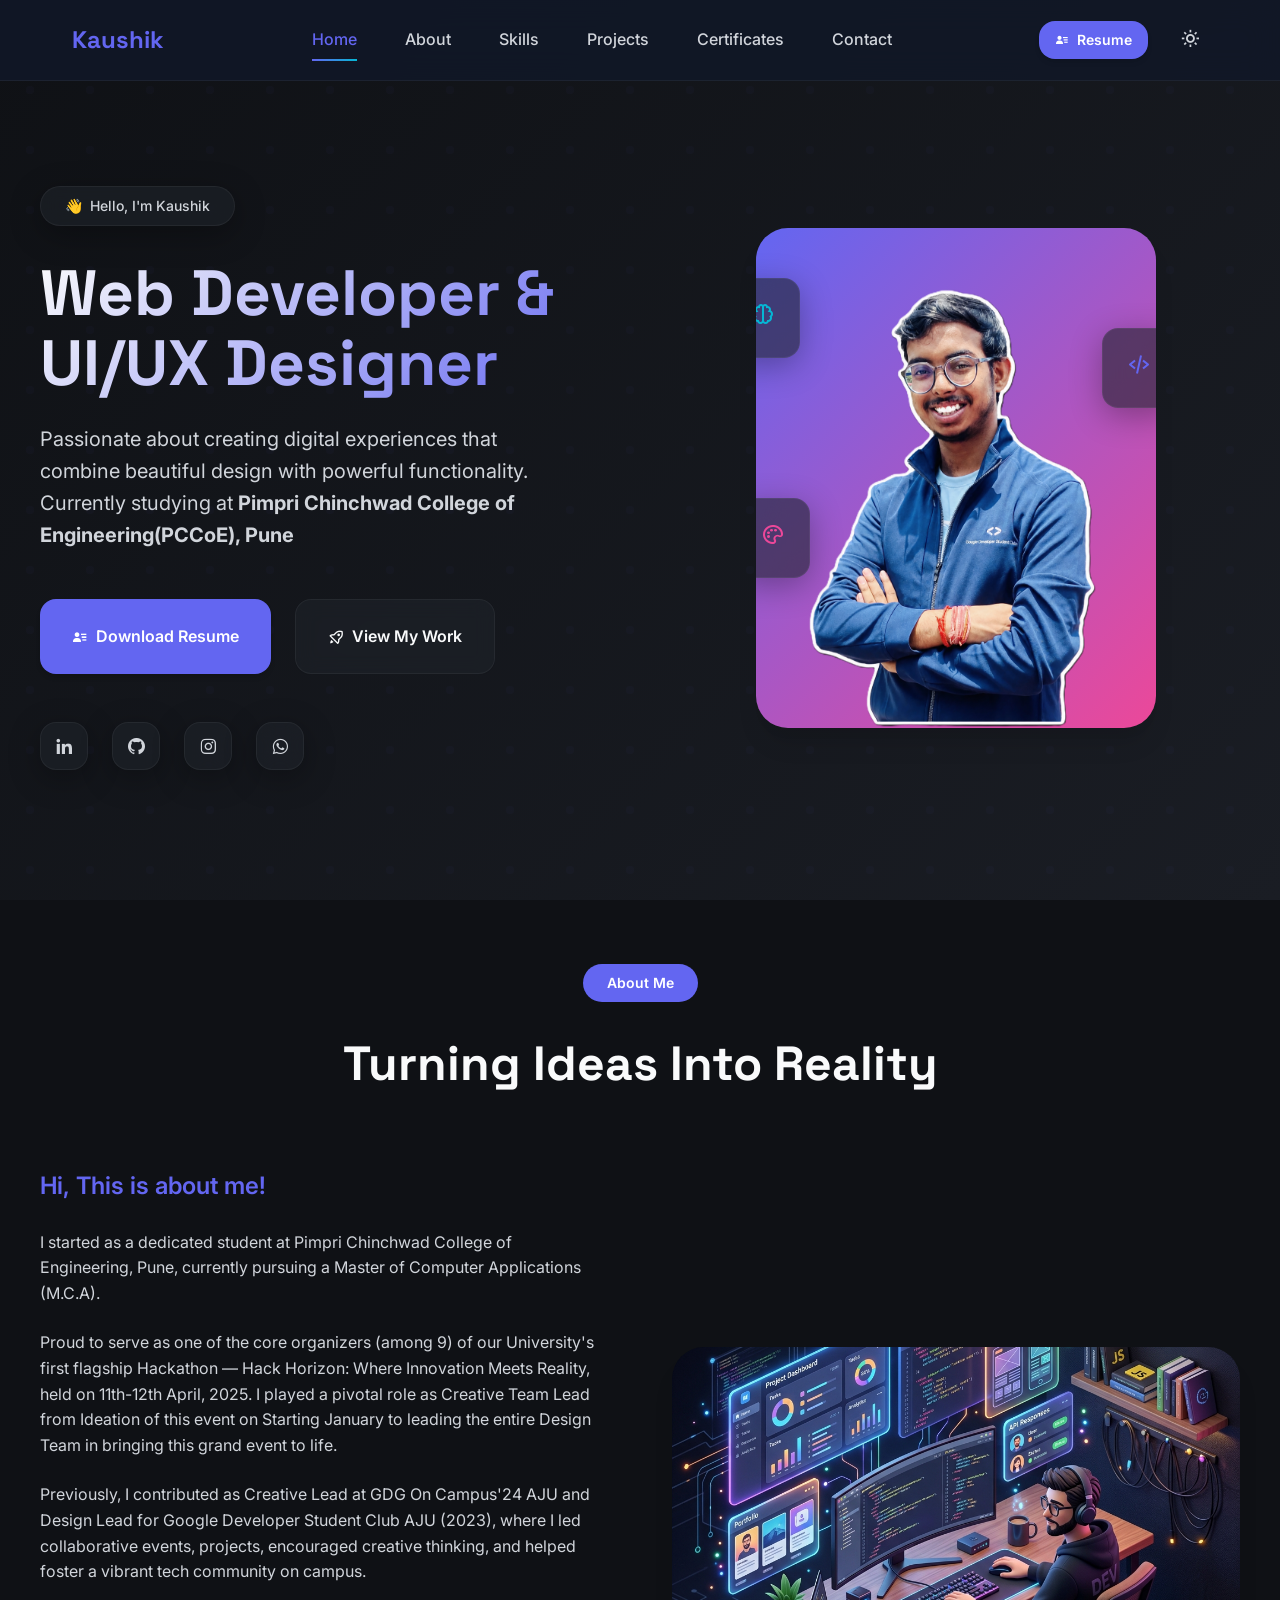
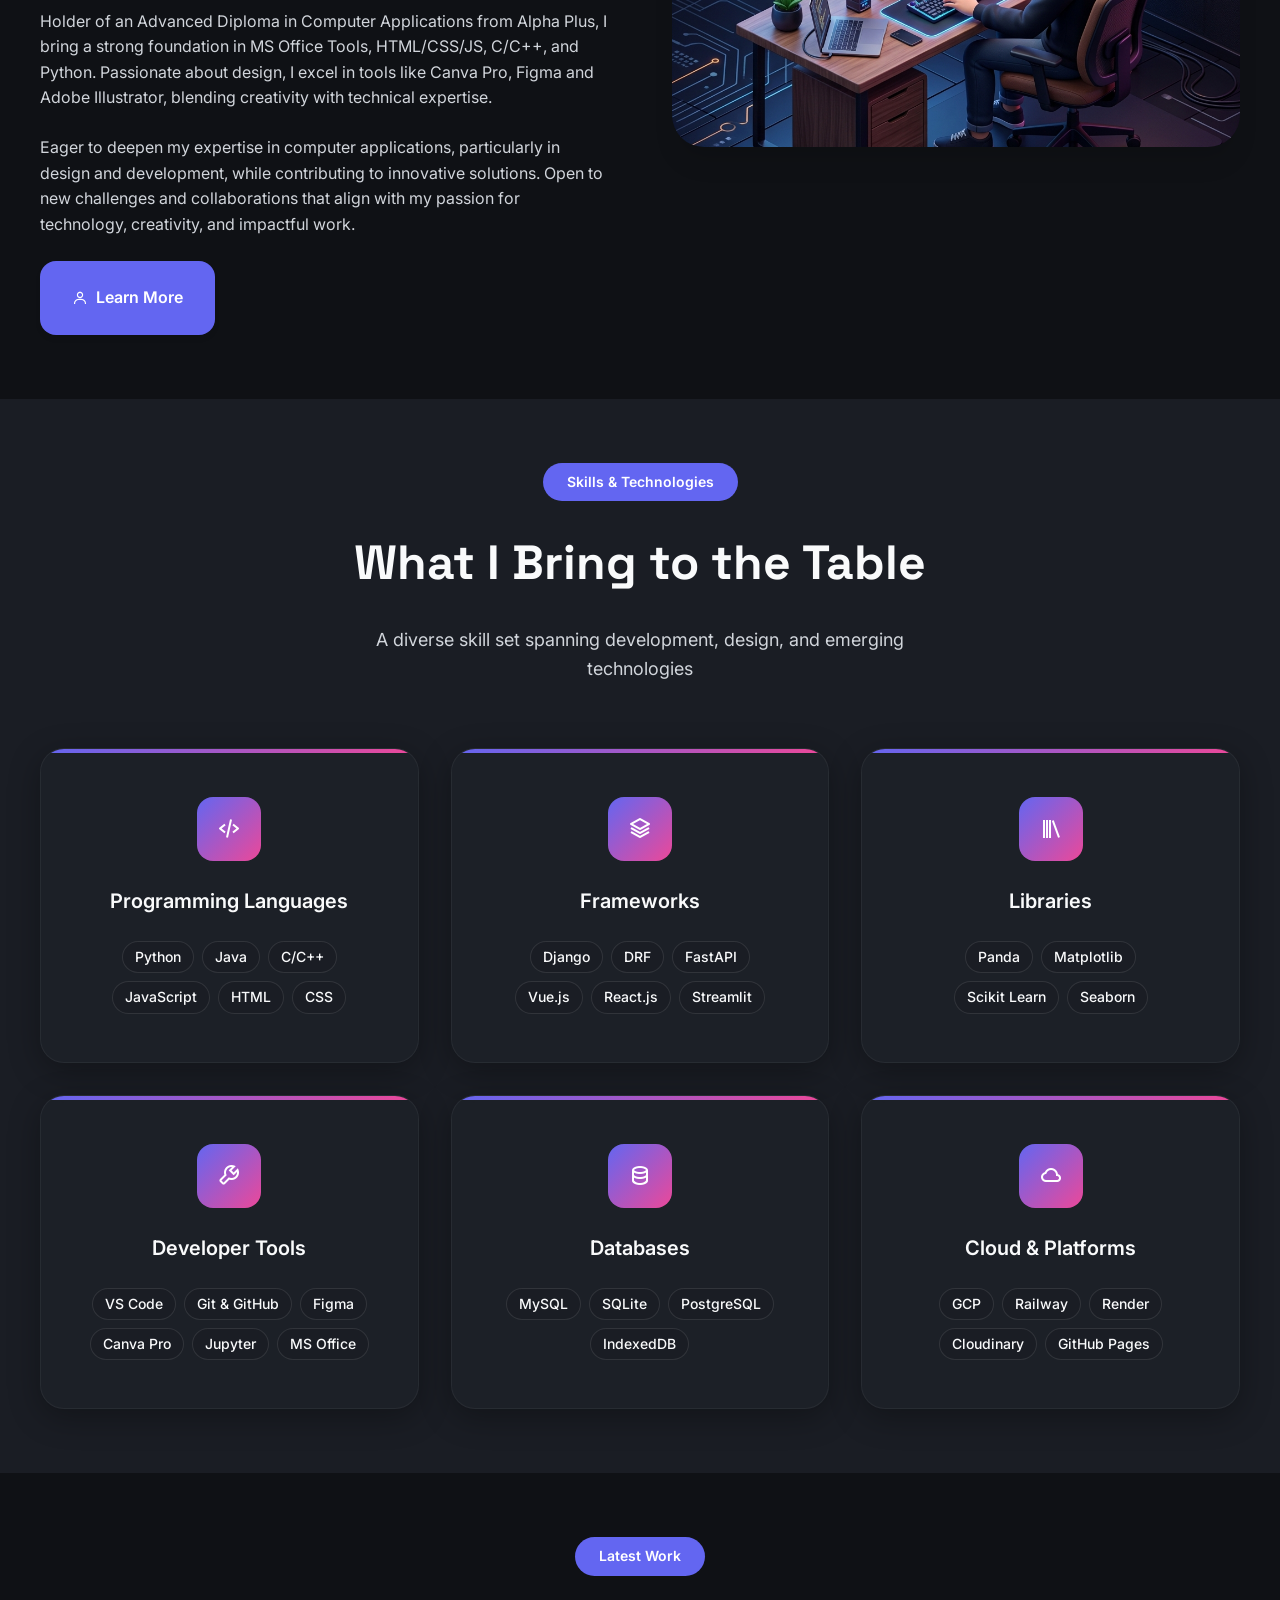
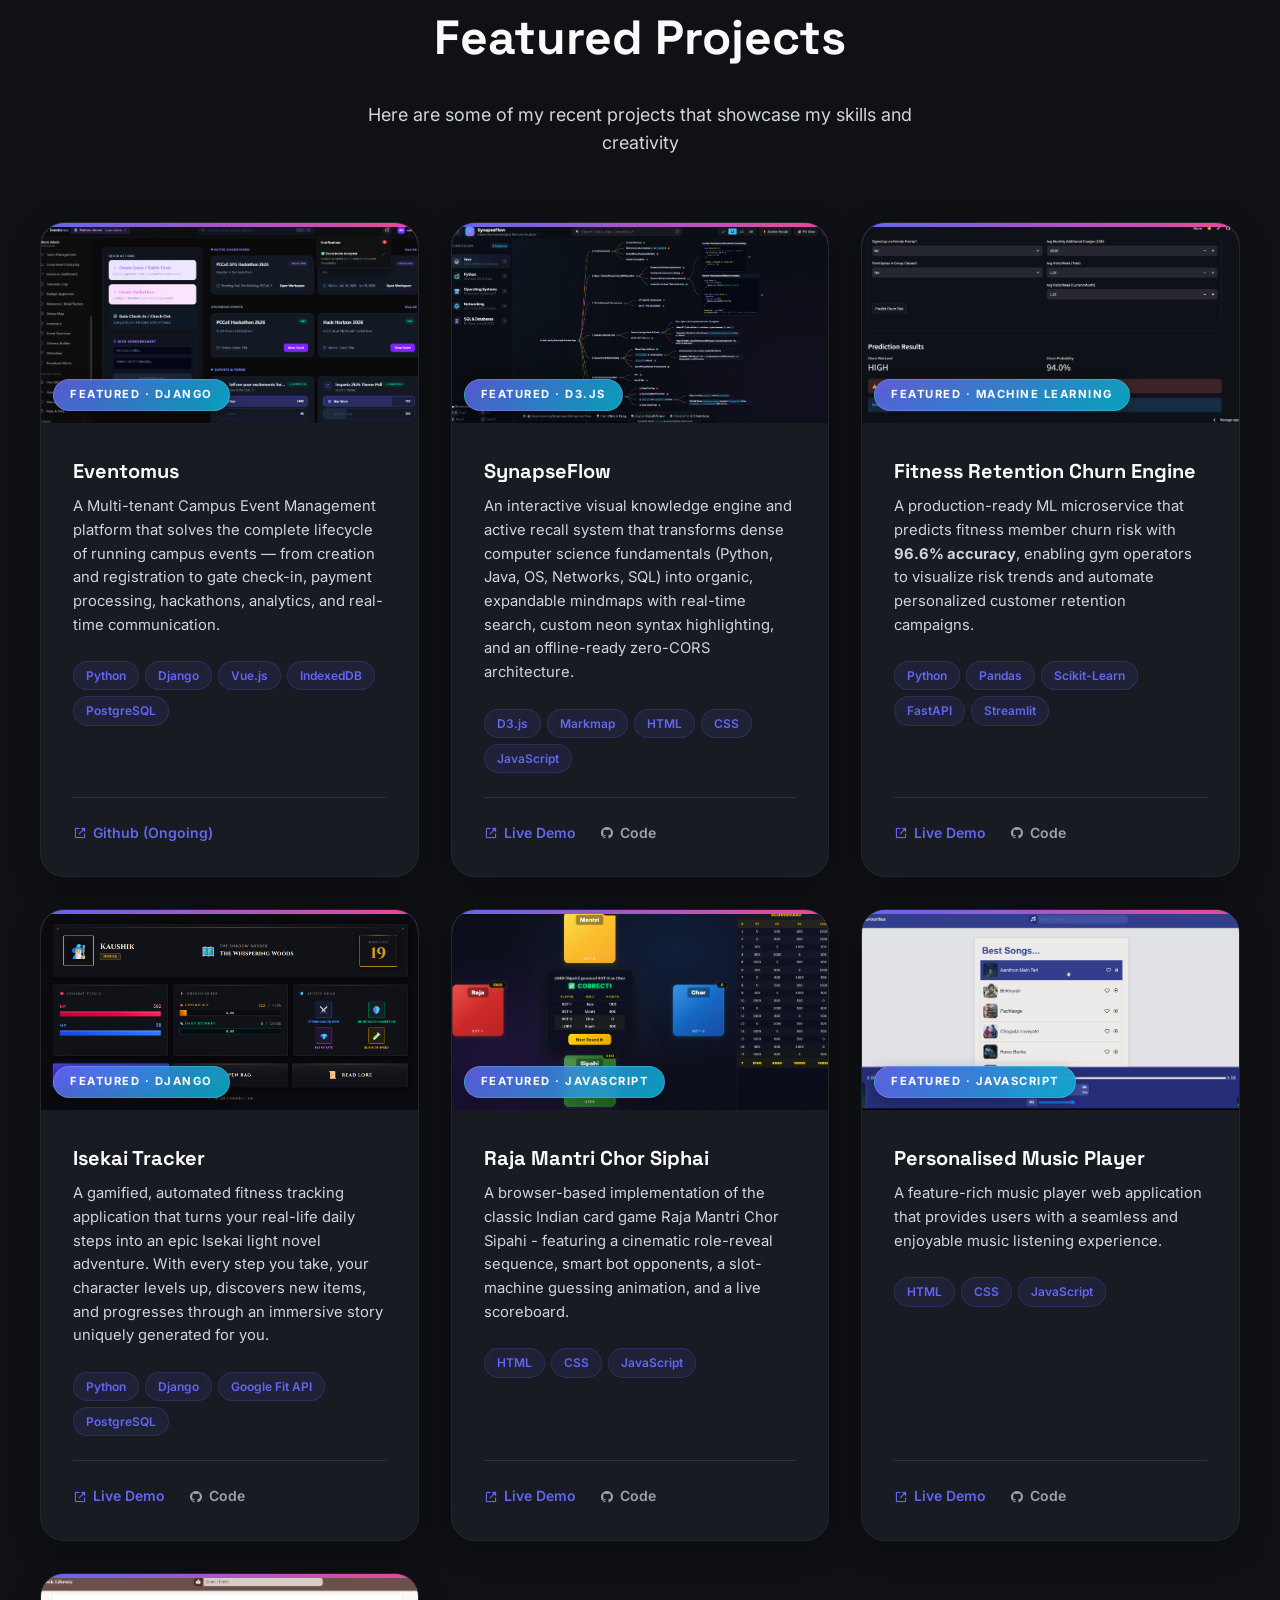
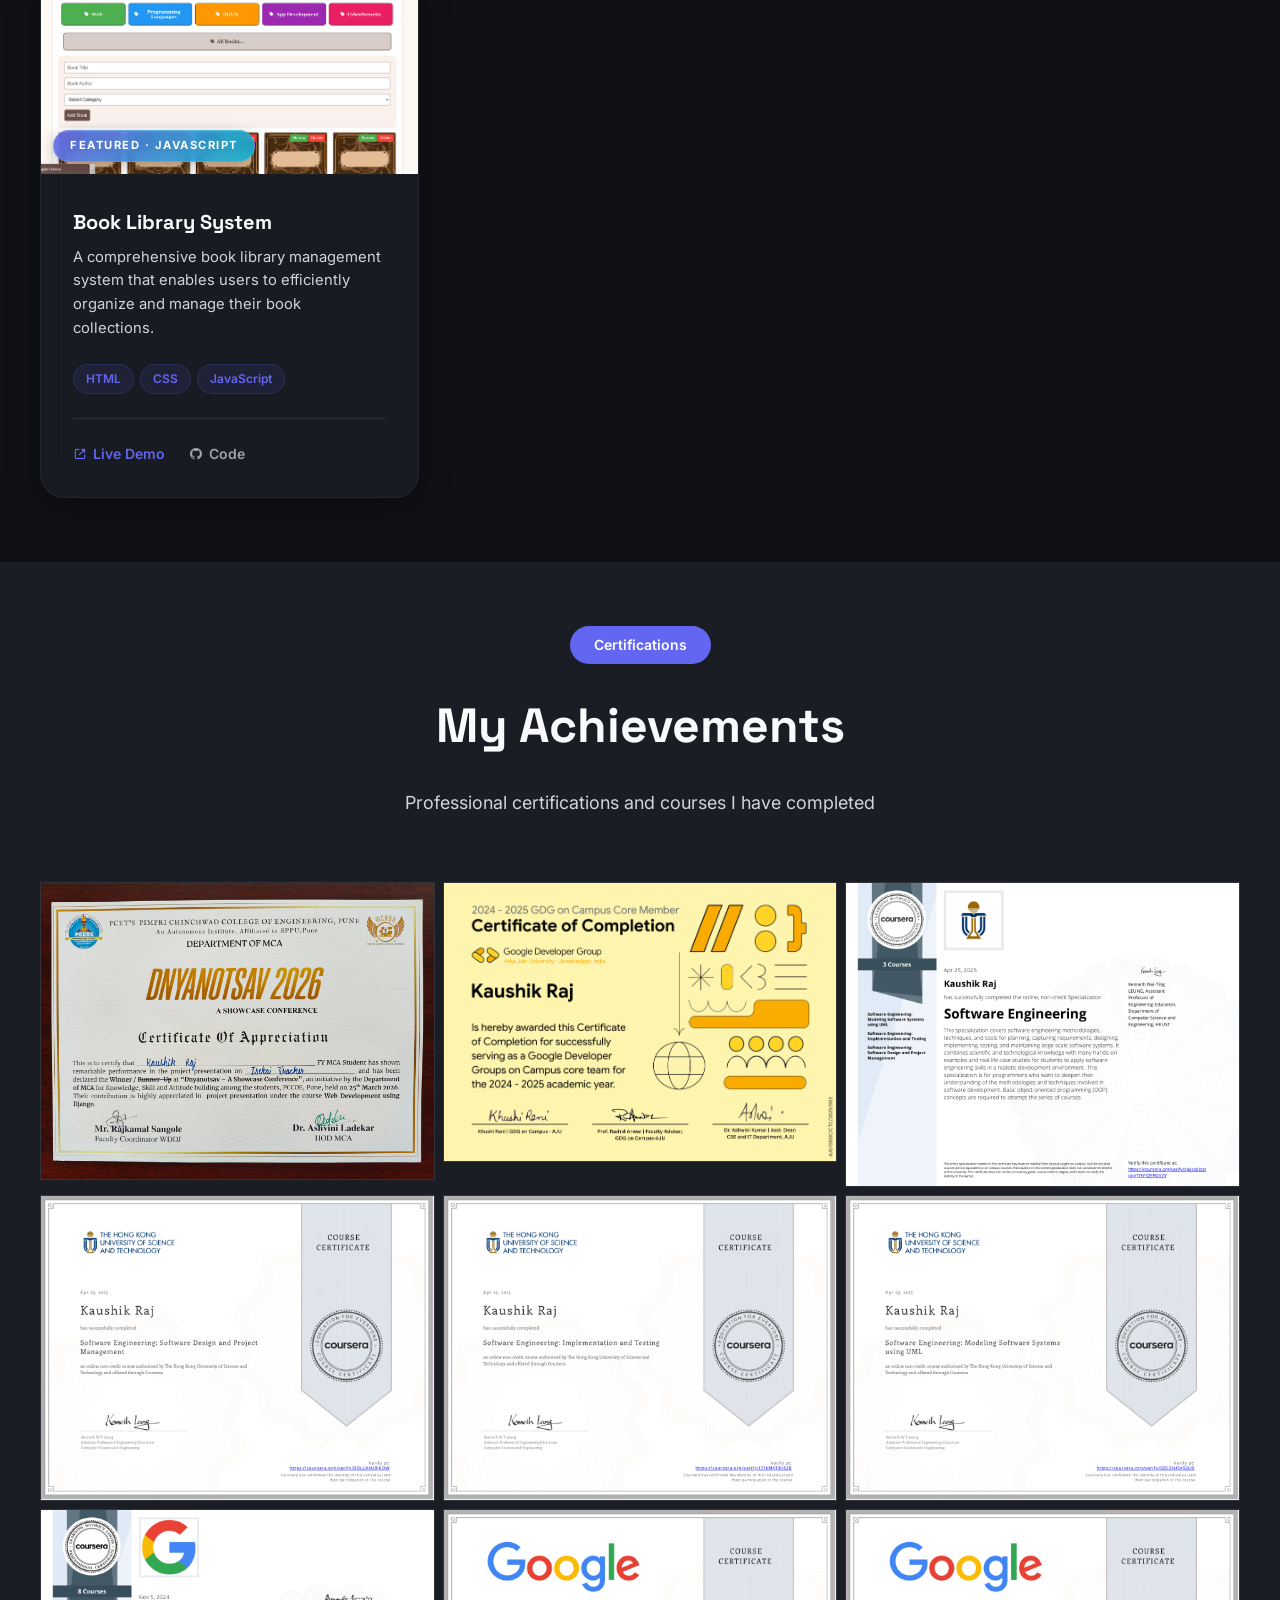
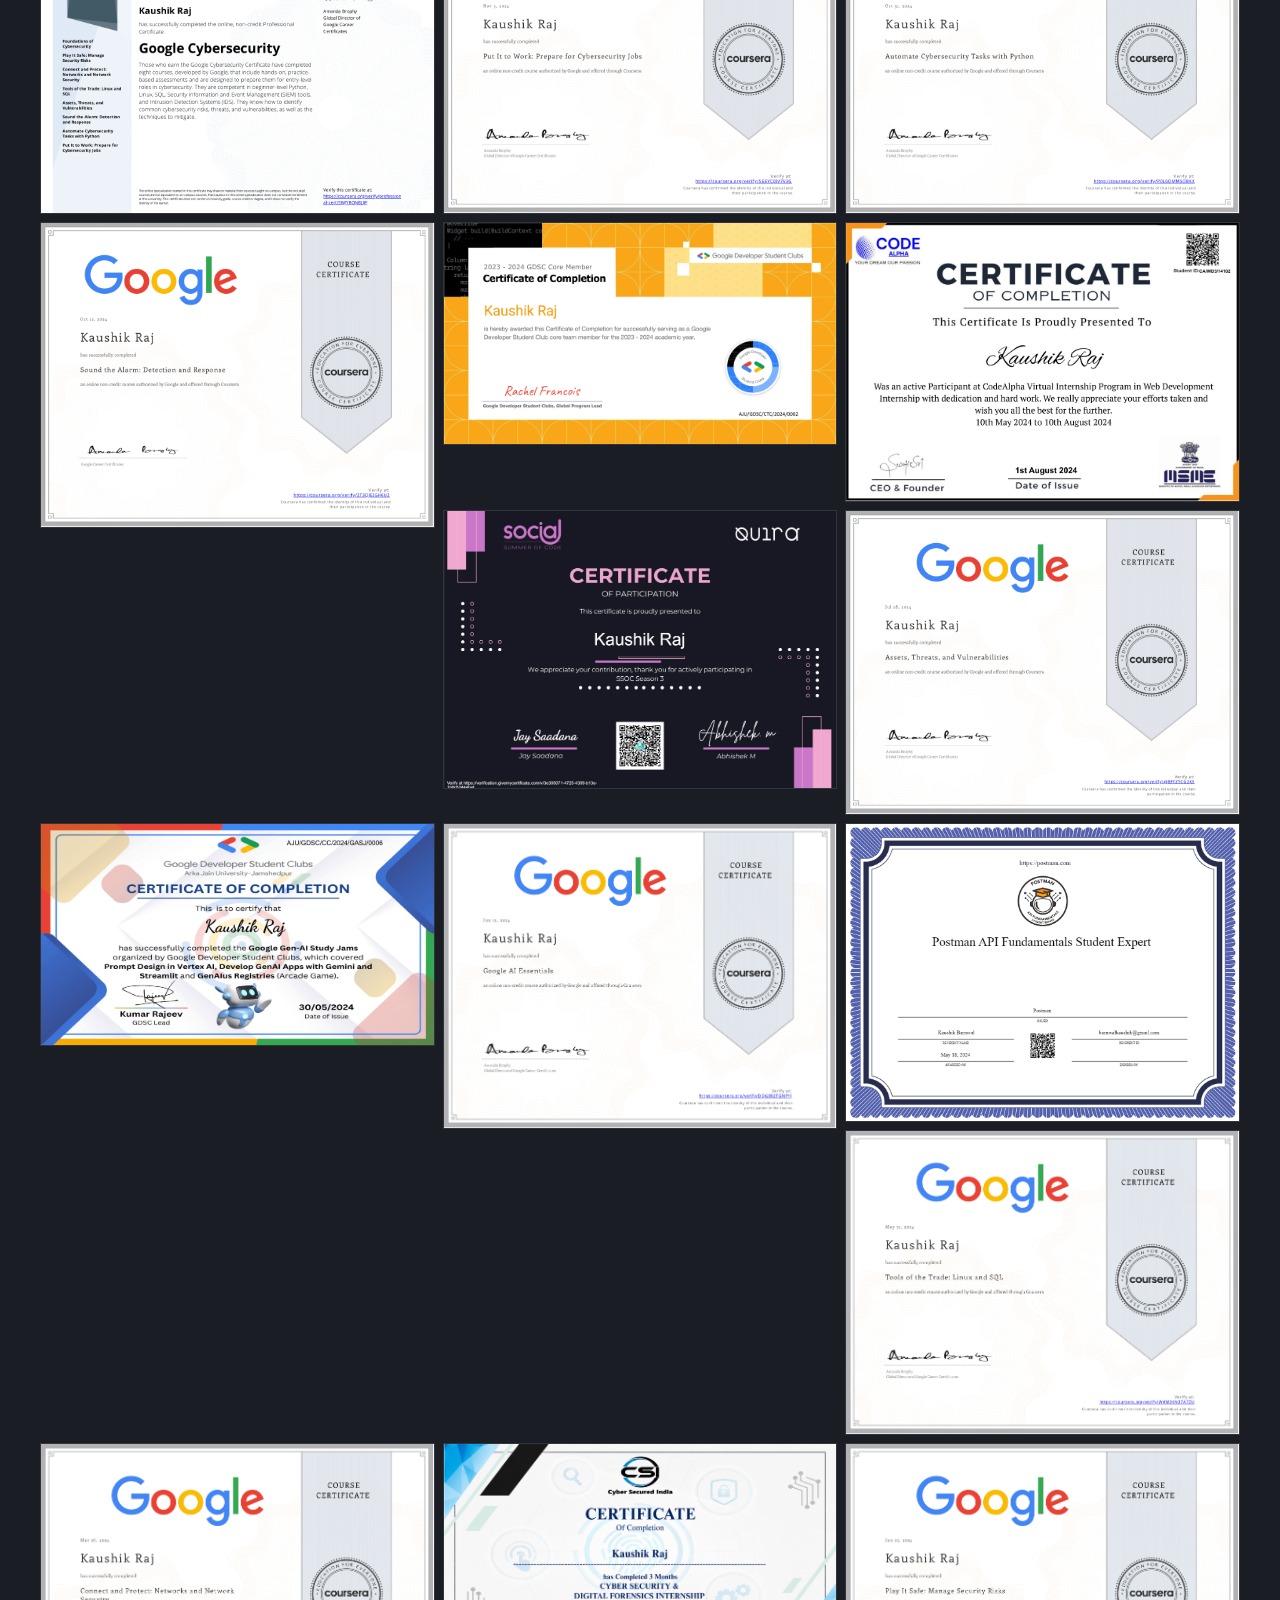
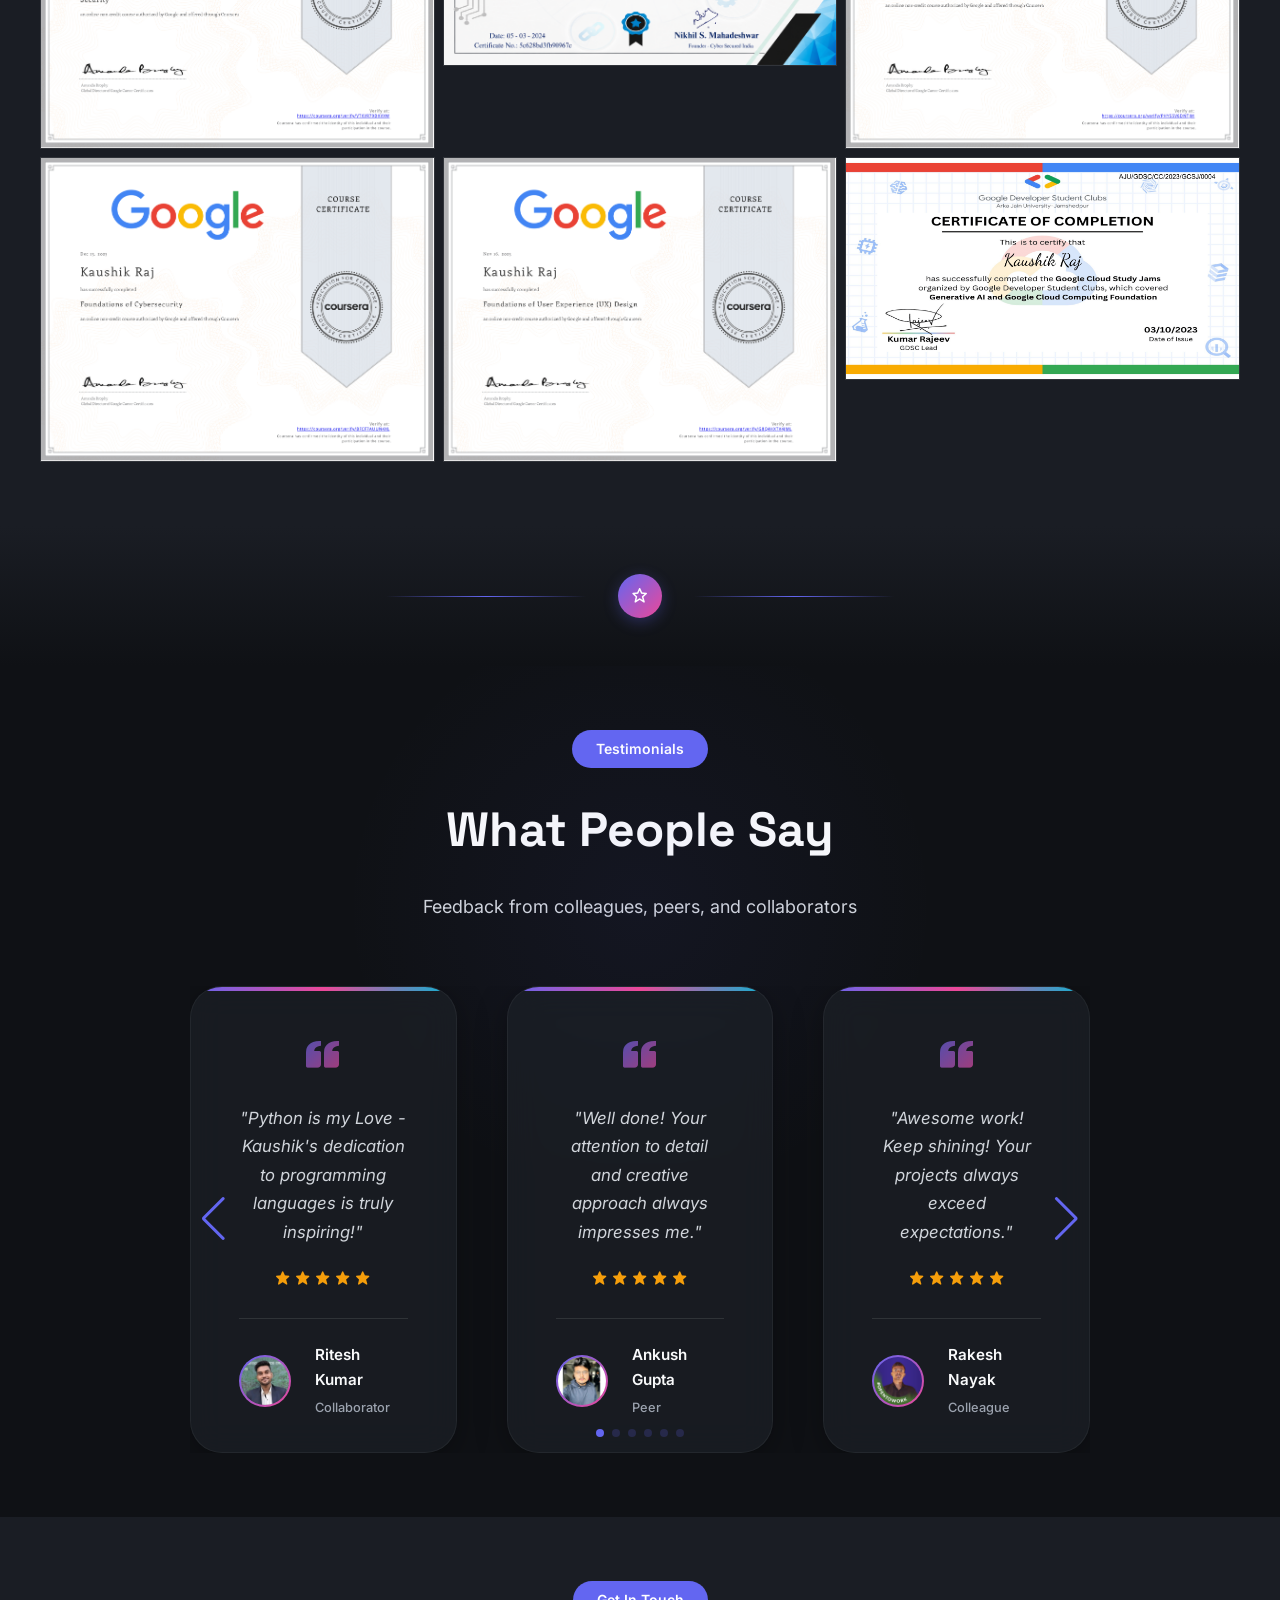
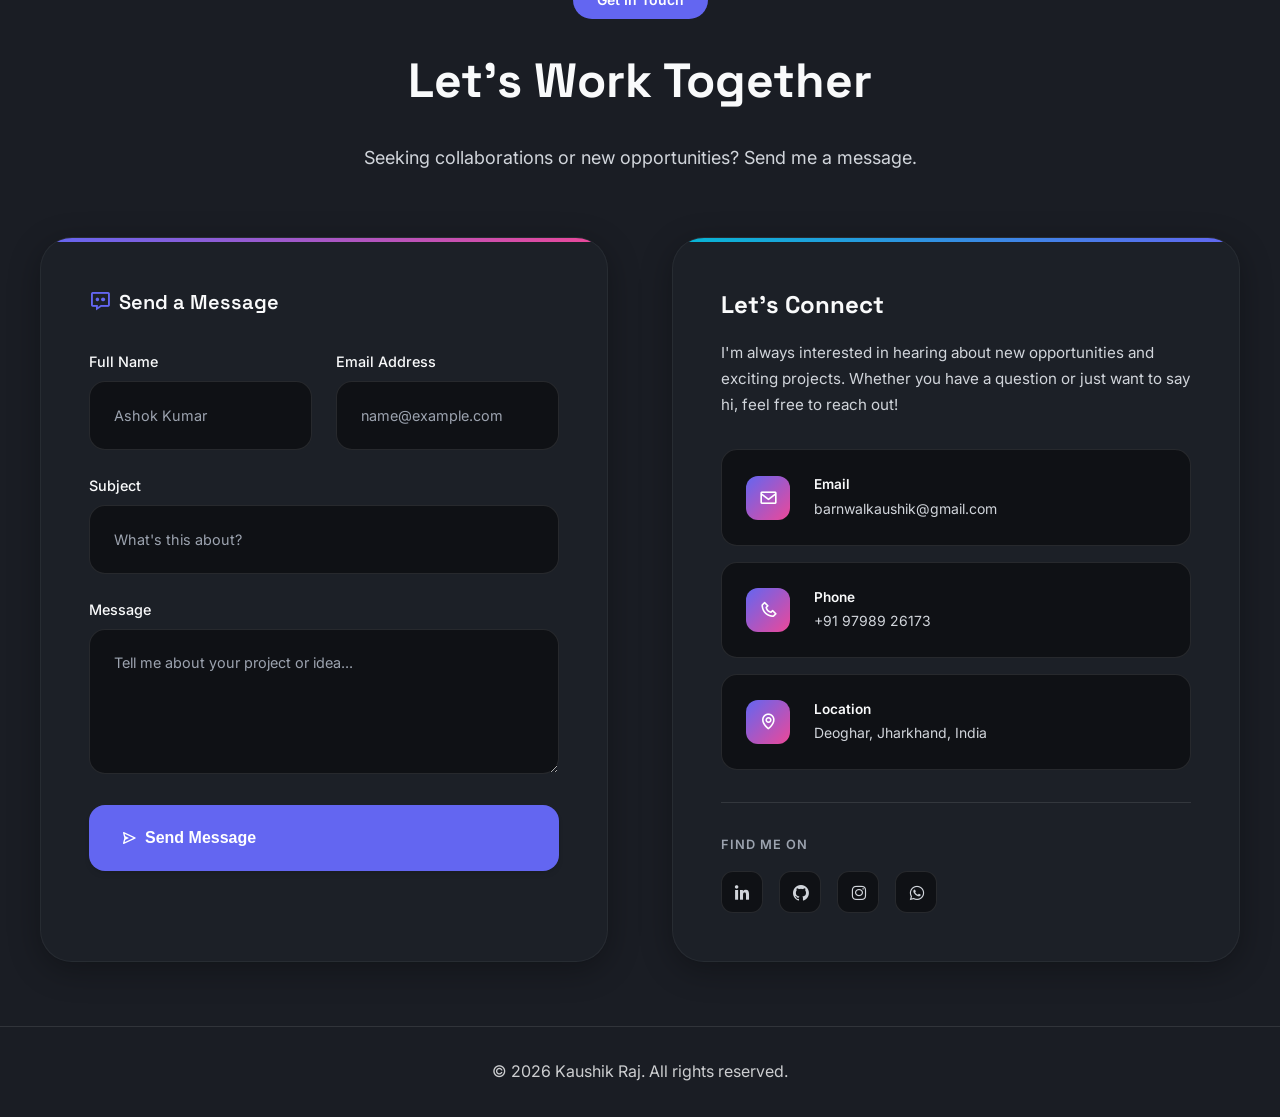
==== commit 8f0283bf: "feat: add portfolio index page and new project images" ====
--- a/public/index.html
+++ b/public/index.html
@@ -320,7 +320,7 @@
             <div class="projects-grid">
                 <div class="project-card">
                     <div class="project-image">
-                        <img src="Images/project6.png" alt="Eventomus — A Multi-tenant Campus Event Management platform"
+                        <img src="Images/project7.png" alt="Eventomus — A Multi-tenant Campus Event Management platform"
                             loading="lazy" />
                         <div class="featured-tag">Featured · Django</div>
                     </div>
@@ -349,6 +349,40 @@
 
                 <div class="project-card">
                     <div class="project-image">
+                        <img src="Images/project6.png" alt="SynapseFlow — Interactive Mindmap & Active Recall Engine"
+                            loading="lazy" />
+                        <div class="featured-tag">Featured · D3.js</div>
+                    </div>
+                    <div class="project-content">
+                        <h3 class="project-title">SynapseFlow</h3>
+                        <p class="project-description">
+                            An interactive visual knowledge engine and active recall system that transforms
+                            dense computer science fundamentals (Python, Java, OS, Networks, SQL) into organic,
+                            expandable mindmaps with real-time search, custom neon syntax highlighting, and an
+                            offline-ready zero-CORS architecture.
+                        </p>
+                        <div class="project-tech">
+                            <span class="tech-tag">D3.js</span>
+                            <span class="tech-tag">Markmap</span>
+                            <span class="tech-tag">HTML</span>
+                            <span class="tech-tag">CSS</span>
+                            <span class="tech-tag">JavaScript</span>
+                        </div>
+                        <div class="project-links">
+                            <a href="https://kaushikbarnwal.github.io/SynapseFlow/" target="_blank"
+                                class="project-link">
+                                <i class="bx bx-link-external"></i> Live Demo
+                            </a>
+                            <a href="https://github.com/KaushikBarnwal/SynapseFlow" target="_blank"
+                                class="project-link project-link-secondary">
+                                <i class="bx bxl-github"></i> Code
+                            </a>
+                        </div>
+                    </div>
+                </div>
+
+                <div class="project-card">
+                    <div class="project-image">
                         <img src="Images/ML_project1.png" alt="Fitness Retention Churn Engine" loading="lazy" />
                         <div class="featured-tag">Featured · Machine Learning</div>
                     </div>
@@ -642,6 +676,11 @@
                         alt="Google Cloud Study Jam Certificate" loading="lazy" />
                 </div>
             </div>
+            <div class="show-more-container" id="cert-show-more-container">
+                <button id="cert-show-more-btn" class="btn btn-secondary btn-glow">
+                    <i class="bx bx-chevron-down"></i> Show More
+                </button>
+            </div>
         </div>
     </section>
 
--- a/public/css/style.css
+++ b/public/css/style.css
@@ -208,9 +208,14 @@
     display: none;
 }
 
-.nav-link:hover,
 .nav-link.active {
     color: var(--primary);
+}
+
+@media (hover: hover) {
+    .nav-link:hover {
+        color: var(--accent);
+    }
 }
 
 .nav-link::after {
@@ -220,8 +225,12 @@
     left: 0;
     width: 0;
     height: 2px;
-    background: var(--primary);
+    background: linear-gradient(90deg, var(--primary), var(--accent));
     transition: width 0.3s ease;
+}
+
+.nav-link:hover::after {
+    background: var(--accent);
 }
 
 .nav-link:hover::after,
@@ -1009,6 +1018,17 @@
     }
 }
 
+.show-more-container {
+    display: none; /* Hidden on desktop by default */
+    justify-content: center;
+    margin-top: var(--space-xl);
+    width: 100%;
+}
+
+#certificates.all-shown .show-more-container {
+    display: none !important;
+}
+
 /* Section Divider */
 .section-divider {
     display: flex;
@@ -1570,6 +1590,20 @@
 
 /* Responsive Design */
 @media (max-width: 768px) {
+    .show-more-container {
+        display: flex; /* Shown on mobile */
+    }
+
+    #certificates:not(.all-shown) .grid-item.hidden-cert {
+        display: none !important;
+    }
+
+    .header {
+        backdrop-filter: none !important;
+        -webkit-backdrop-filter: none !important;
+        background: var(--bg-primary) !important;
+    }
+
     .nav-menu {
         display: flex;
         flex-direction: row;
@@ -1580,18 +1614,26 @@
         width: calc(100% - 32px);
         max-width: 440px;
         height: 64px;
-        background: var(--glass-bg);
-        backdrop-filter: blur(20px);
-        -webkit-backdrop-filter: blur(20px);
-        border: 1px solid var(--glass-border);
+        /* Glassmorphism — translucent enough to see-through, opaque enough to stay readable */
+        background: rgba(255, 255, 255, 0.72);
+        backdrop-filter: blur(28px) saturate(160%);
+        -webkit-backdrop-filter: blur(28px) saturate(160%);
+        border: 1px solid rgba(255, 255, 255, 0.55);
         border-radius: 32px;
-        box-shadow: var(--glass-shadow);
+        /* Deeper shadow for visual lift and separation from page content */
+        box-shadow: 0 8px 32px rgba(0, 0, 0, 0.18), 0 2px 8px rgba(0, 0, 0, 0.1);
         padding: 0 16px;
         align-items: center;
         justify-content: space-around;
         gap: 0;
         z-index: 1005;
         transition: transform 0.3s ease;
+    }
+
+    .dark-theme .nav-menu {
+        background: rgba(20, 23, 30, 0.78);
+        border: 1px solid rgba(255, 255, 255, 0.12);
+        box-shadow: 0 8px 32px rgba(0, 0, 0, 0.45), 0 2px 8px rgba(0, 0, 0, 0.25);
     }
 
     .nav-link {
@@ -1601,9 +1643,14 @@
         gap: 4px;
         font-size: 0.65rem;
         font-weight: 600;
-        color: var(--text-secondary);
+        /* Explicit solid color — not relying on glass bleed-through for contrast */
+        color: #64748b;
         transition: all 0.3s cubic-bezier(0.4, 0, 0.2, 1);
         position: relative;
+    }
+
+    .dark-theme .nav-link {
+        color: #94a3b8;
     }
 
     .nav-link i {
@@ -1619,10 +1666,16 @@
         display: none !important;
     }
 
-    .nav-link:hover,
     .nav-link.active {
         color: var(--primary);
         transform: translateY(-2px);
+    }
+
+    @media (hover: hover) {
+        .nav-link:hover {
+            color: var(--primary);
+            transform: translateY(-2px);
+        }
     }
 
     .mobile-menu-toggle {
@@ -1651,6 +1704,15 @@
         text-align: center;
     }
 
+    #contact {
+        padding-bottom: var(--space-md);
+    }
+
+    .footer {
+        padding-top: var(--space-md);
+        padding-bottom: 96px;
+    }
+
     .hero {
         padding: 100px var(--space-md) var(--space-lg);
     }
@@ -1684,11 +1746,6 @@
         padding: 0 var(--space-md);
     }
 
-    .nav-actions .btn {
-        display: none;
-        /* Hide resume button on very small screens to prevent header overflow */
-    }
-
     .hero-cta {
         flex-direction: column;
     }
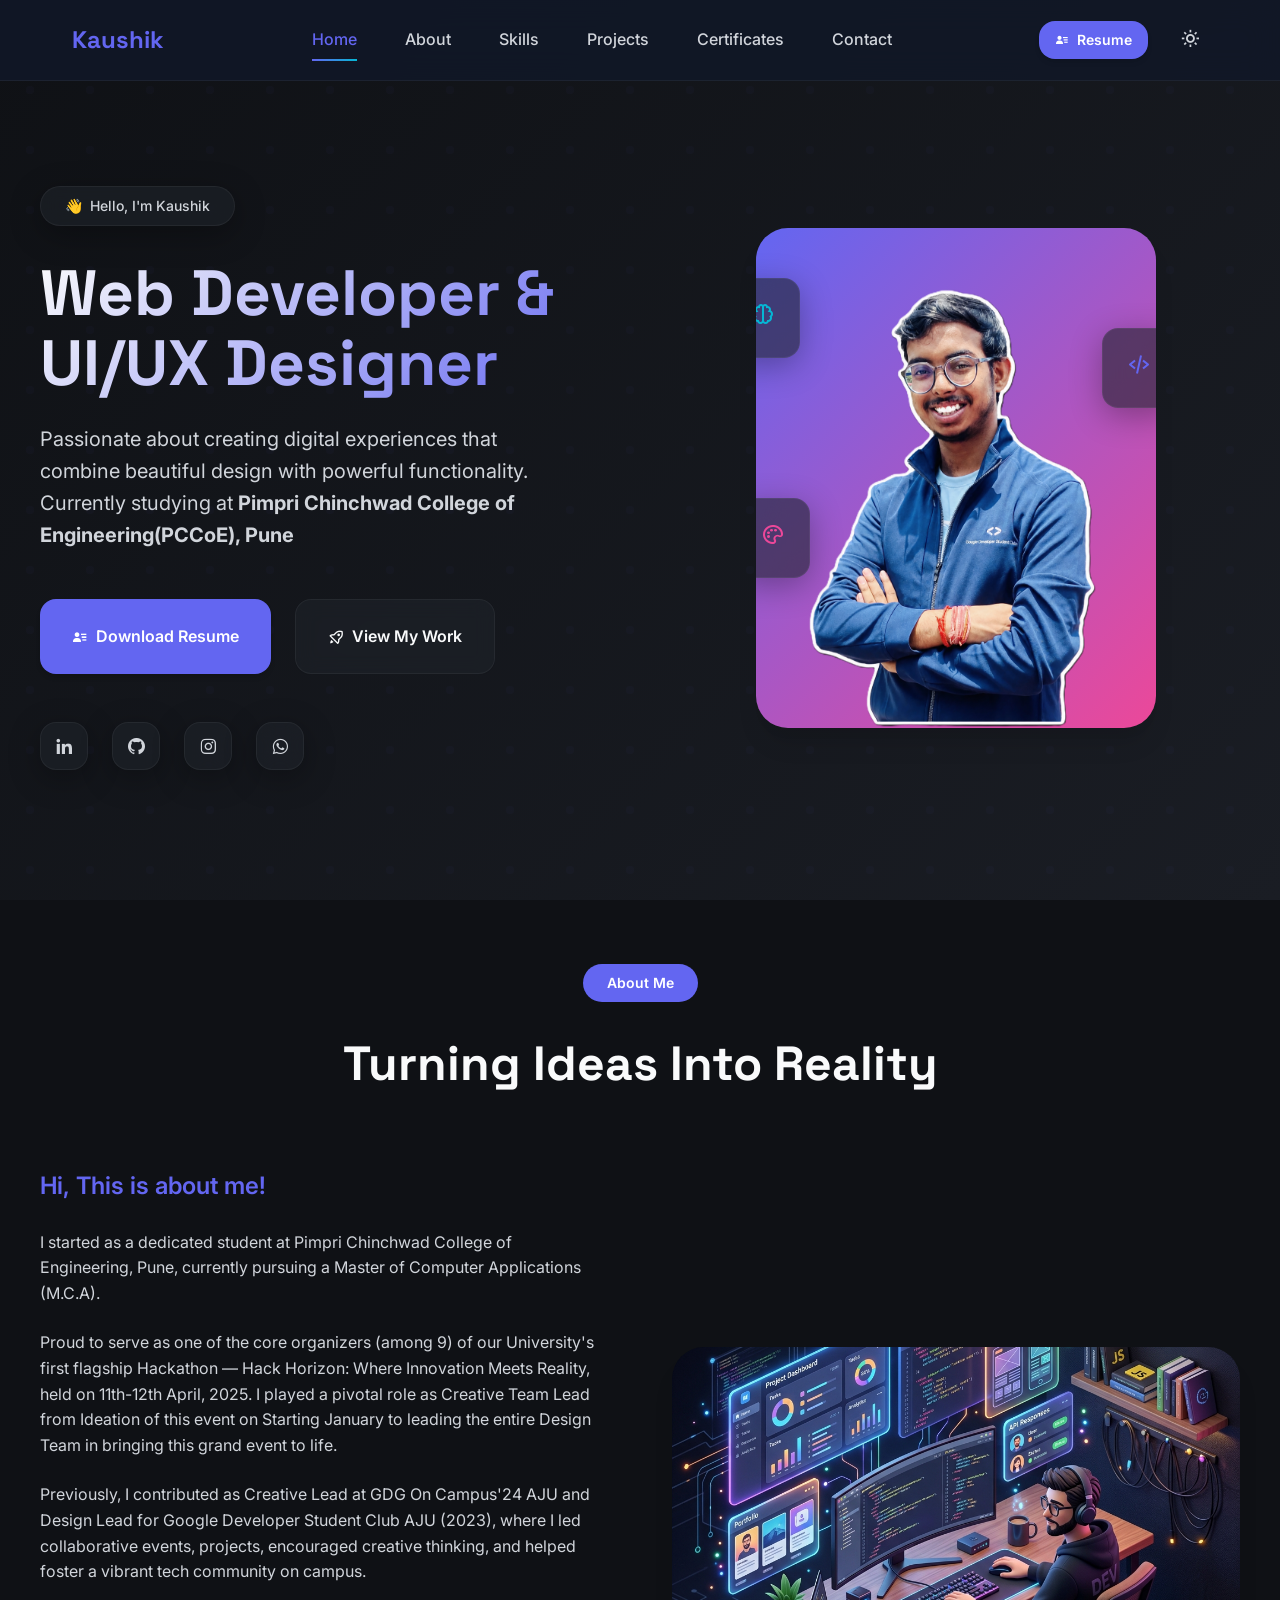
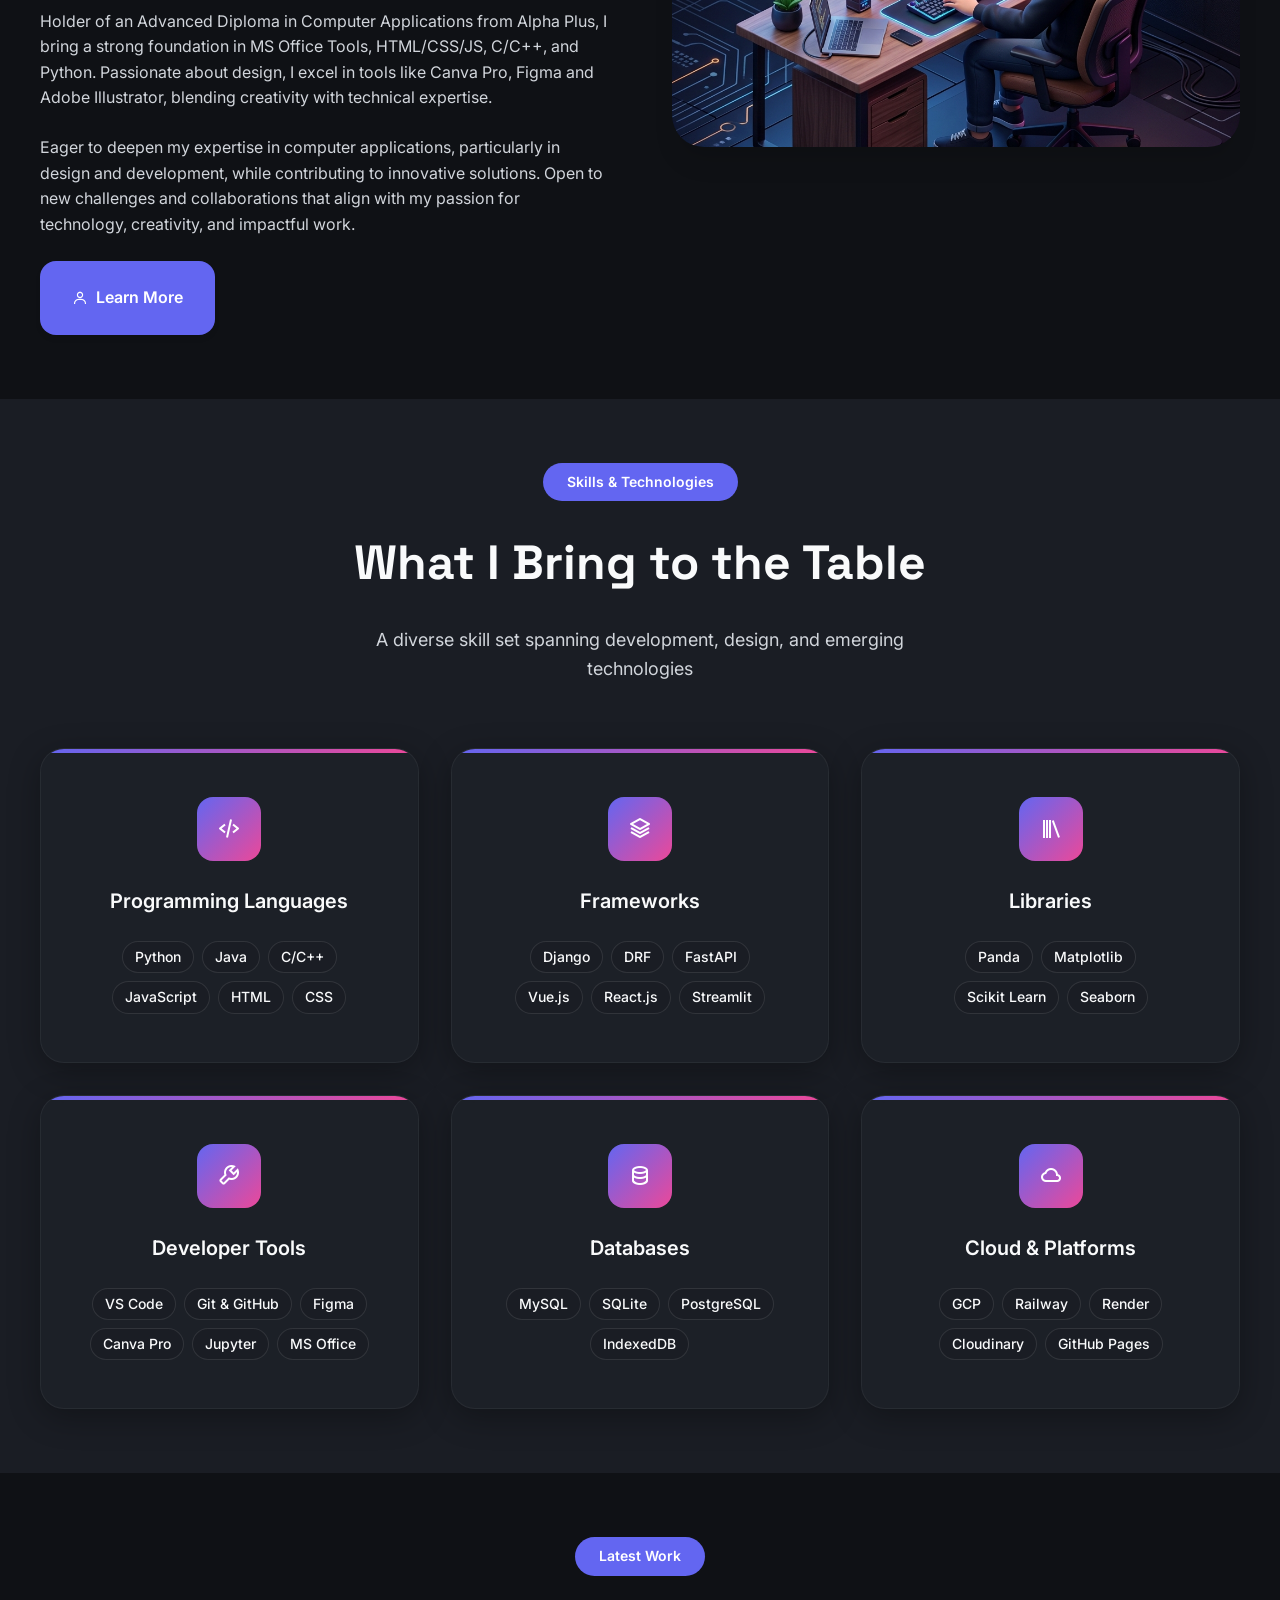
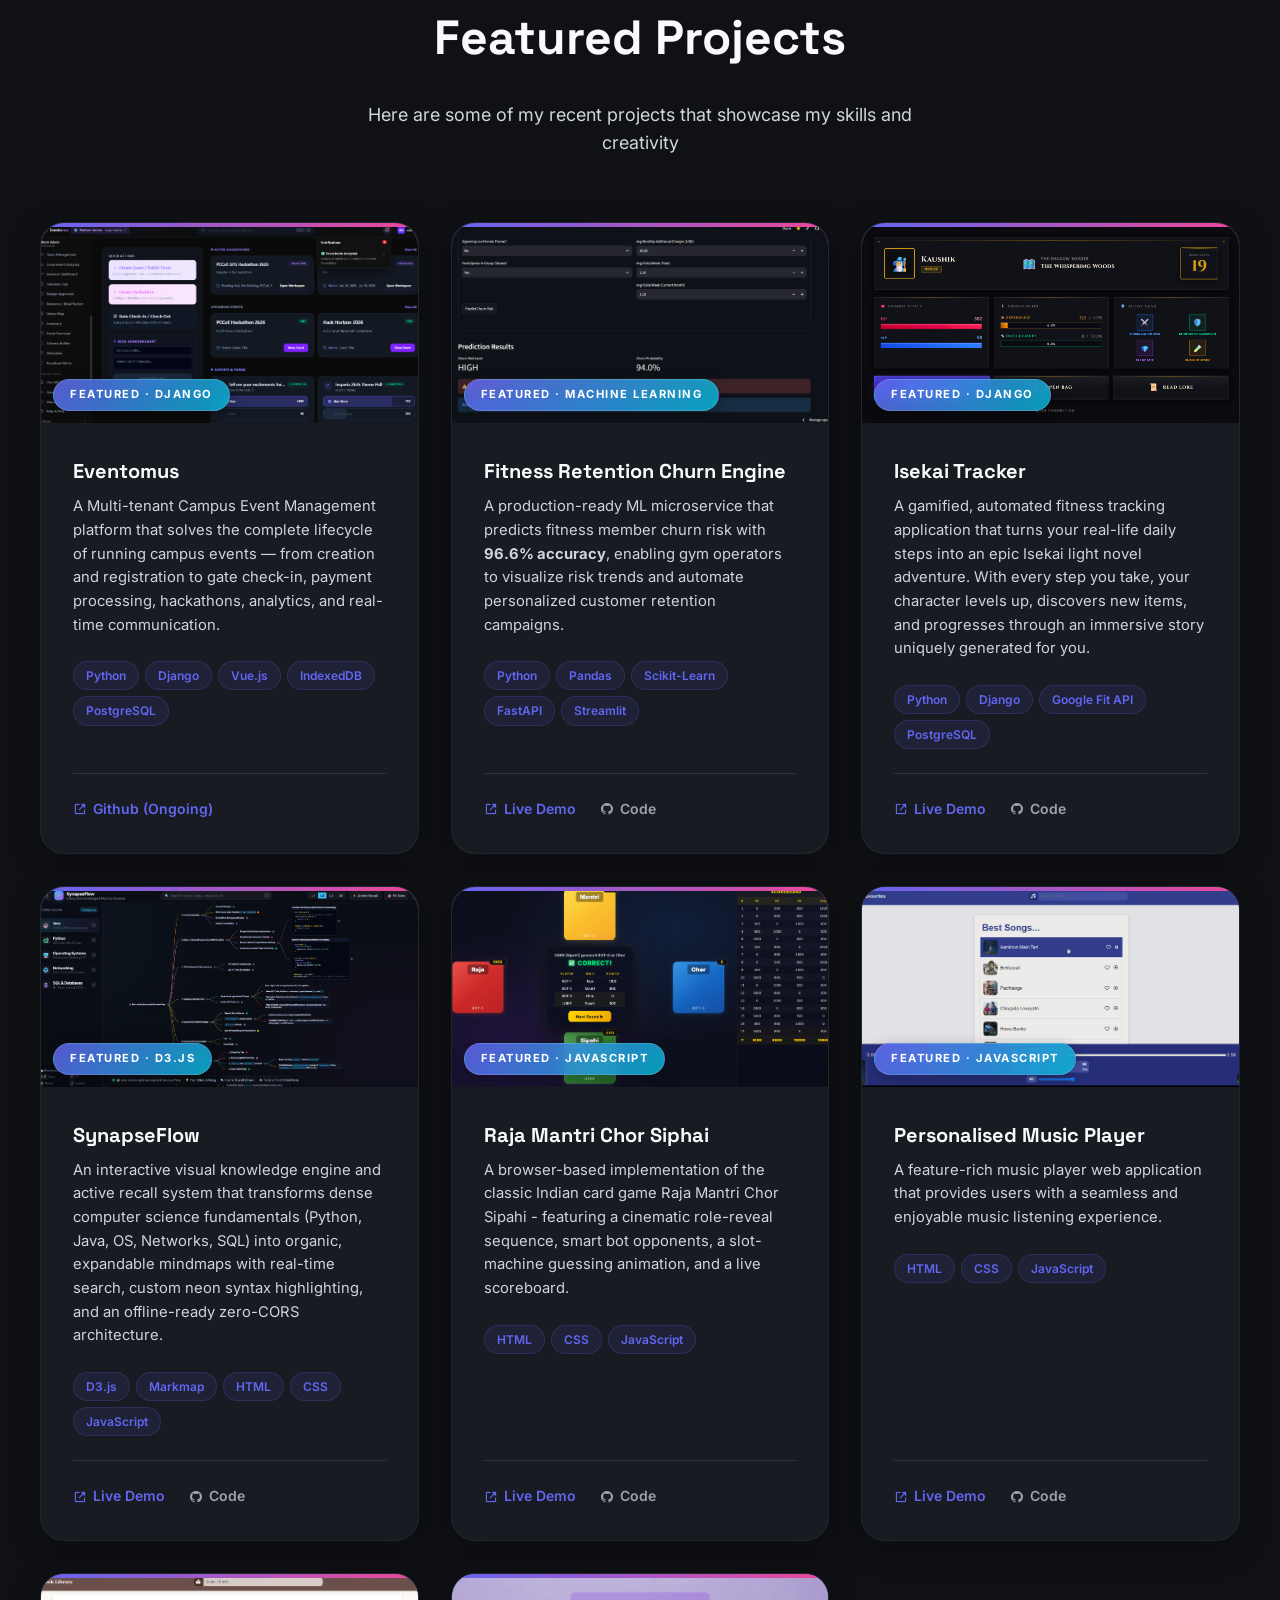
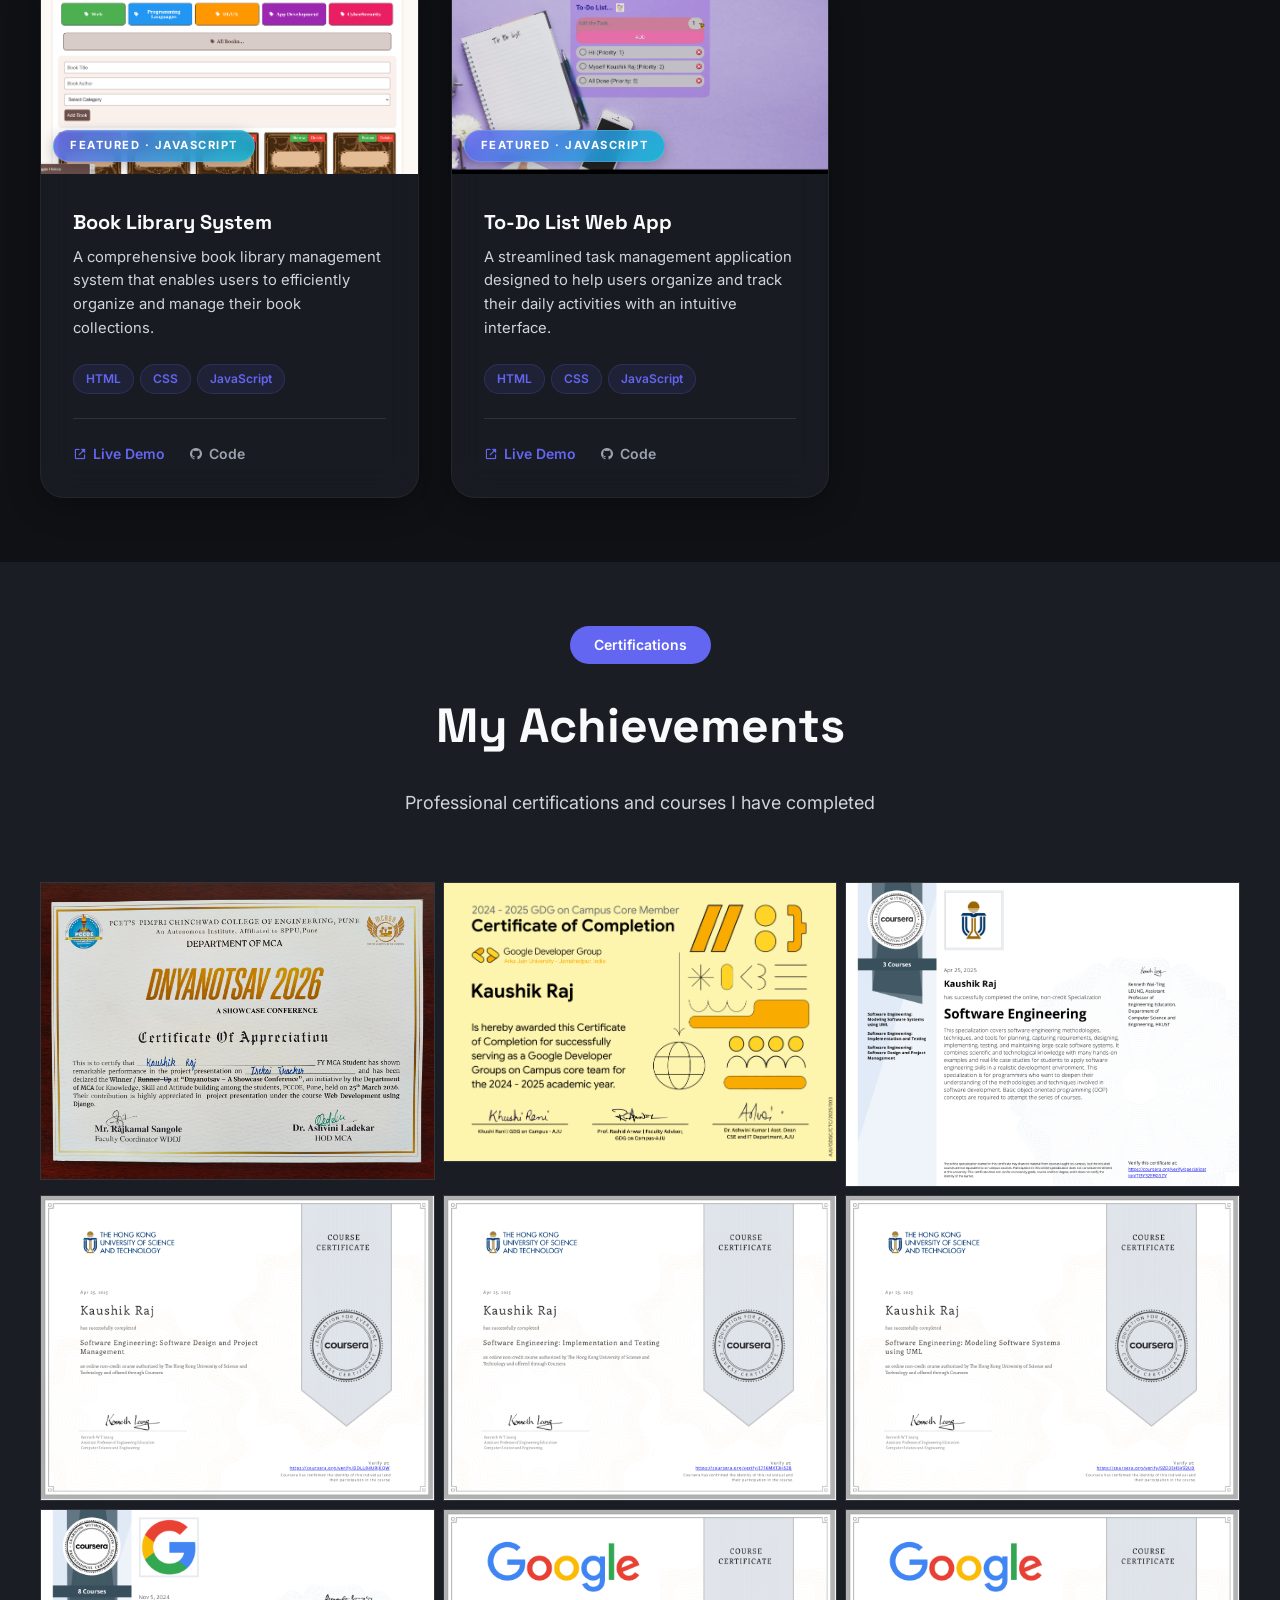
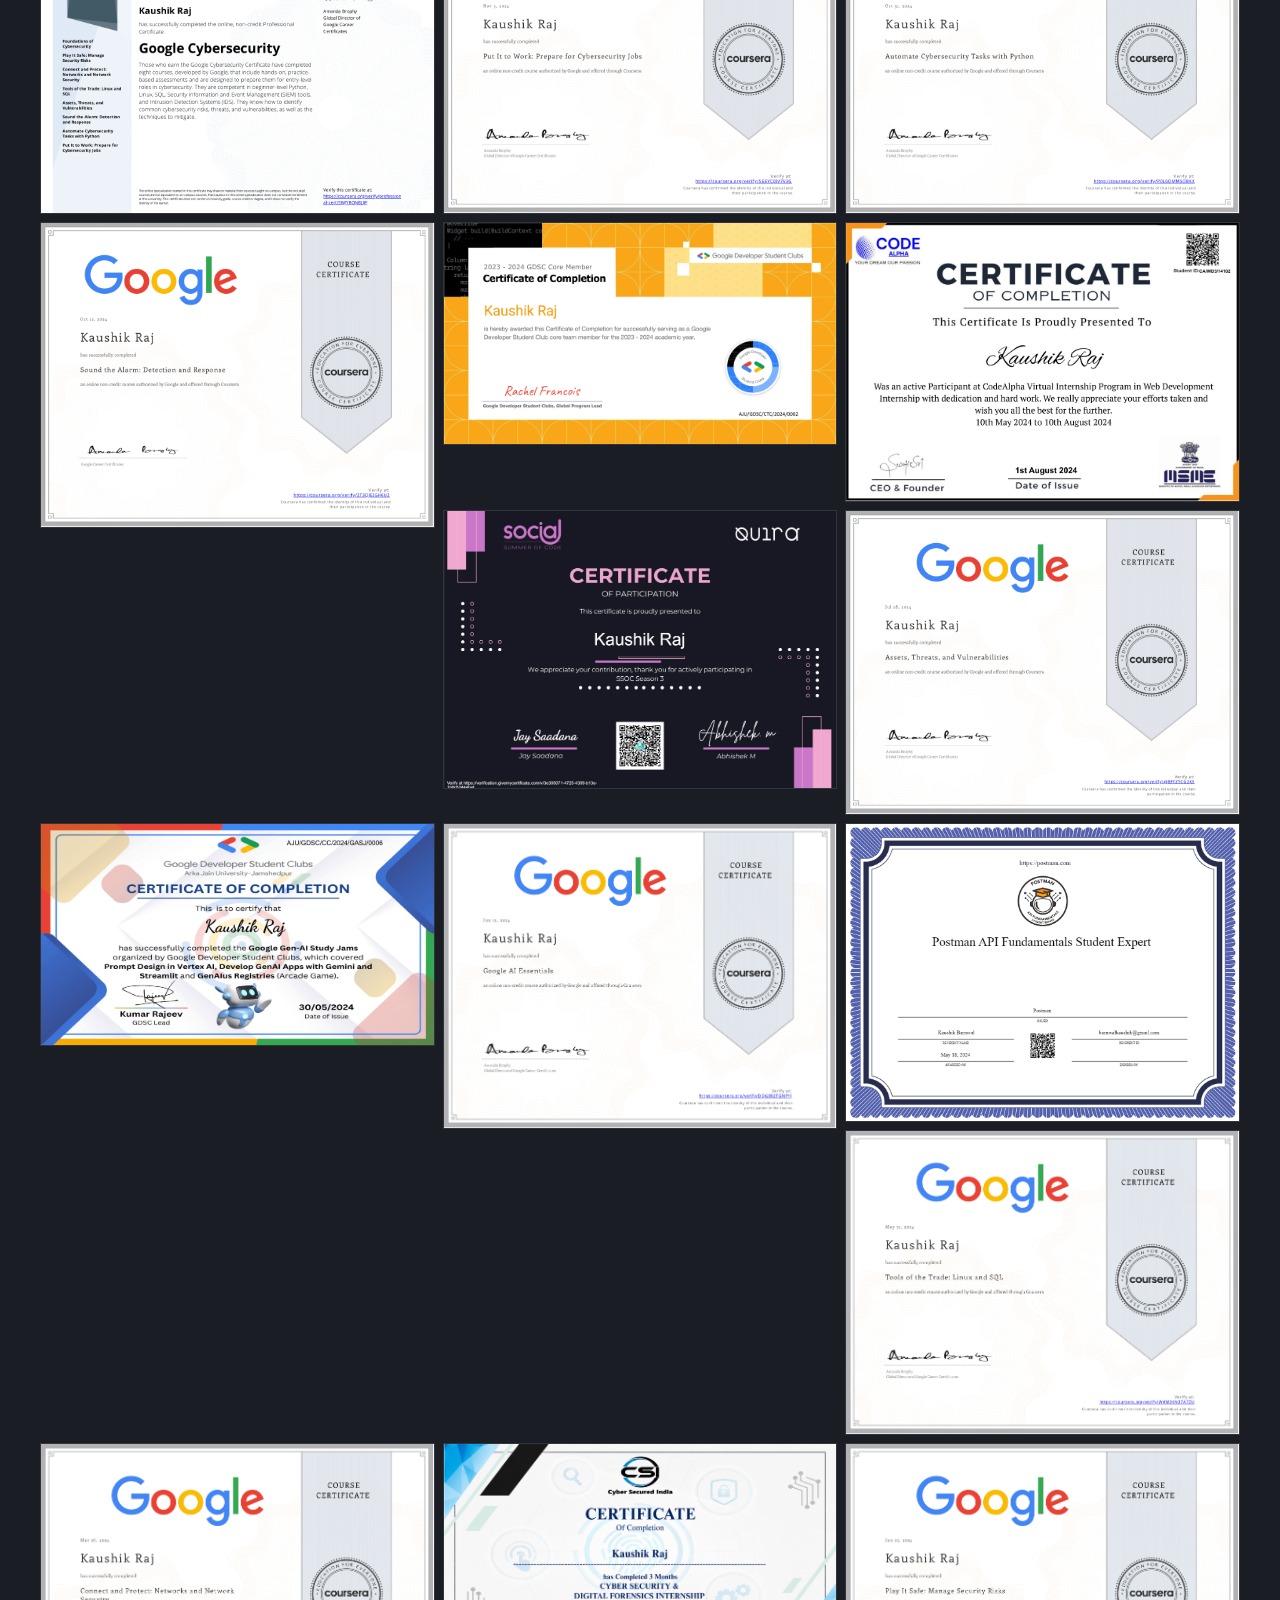
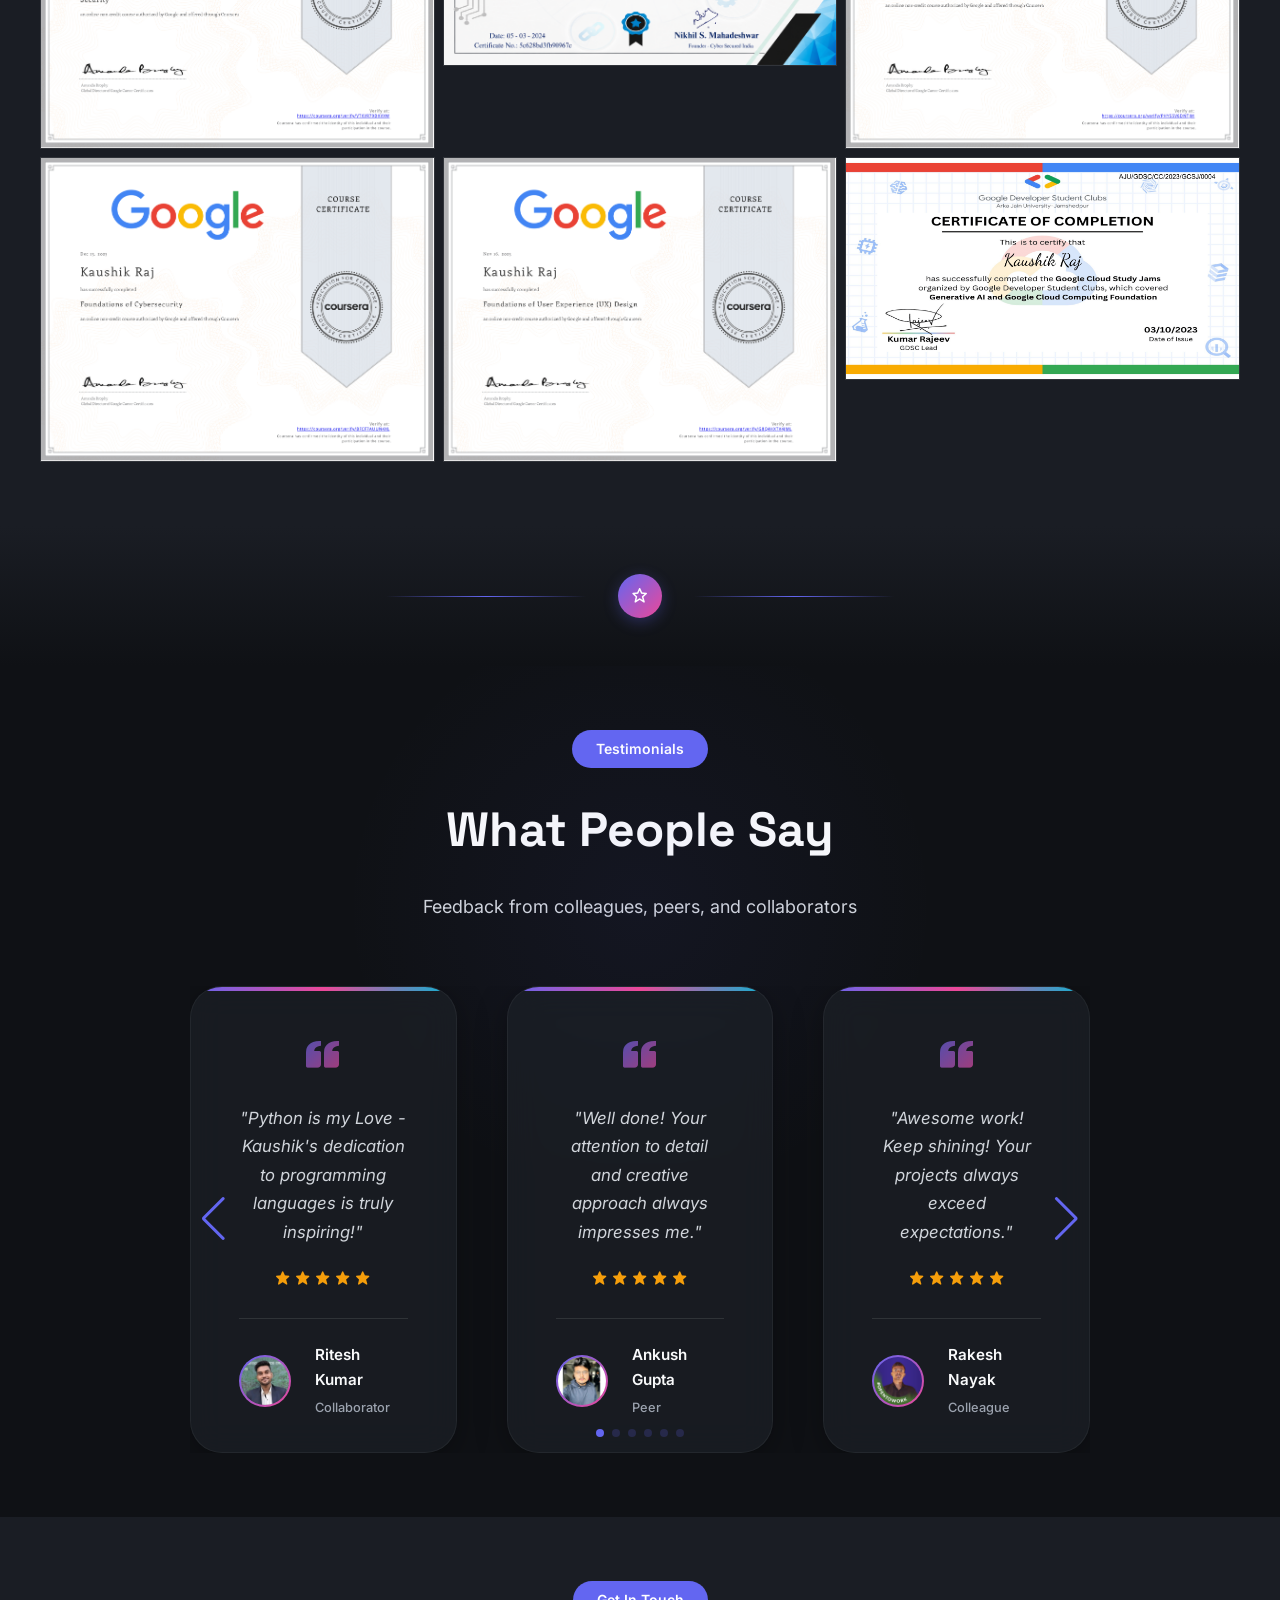
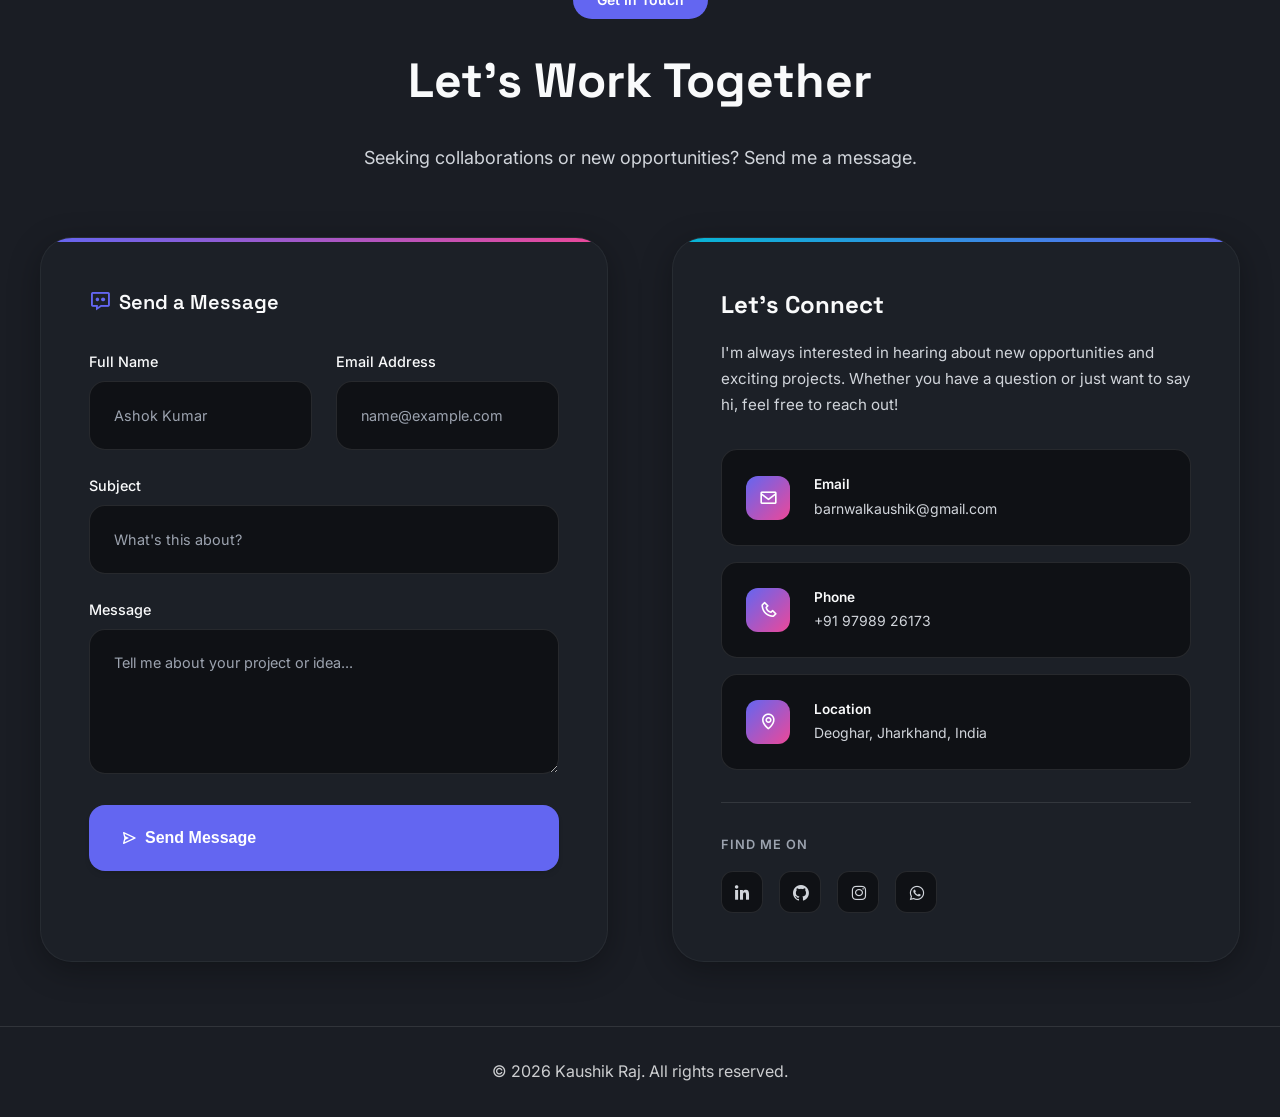
==== commit d819ea0a: "feat: create initial HTML structure for portfolio index page" ====
--- a/public/index.html
+++ b/public/index.html
@@ -349,6 +349,71 @@
 
                 <div class="project-card">
                     <div class="project-image">
+                        <img src="Images/ML_project1.png" alt="Fitness Retention Churn Engine" loading="lazy" />
+                        <div class="featured-tag">Featured · Machine Learning</div>
+                    </div>
+                    <div class="project-content">
+                        <h3 class="project-title">Fitness Retention Churn Engine</h3>
+                        <p class="project-description">
+                            A production-ready ML microservice that predicts fitness member
+                            churn risk with <b>96.6% accuracy</b>, enabling gym operators to
+                            visualize risk trends and automate personalized customer
+                            retention campaigns.
+                        </p>
+                        <div class="project-tech">
+                            <span class="tech-tag">Python</span>
+                            <span class="tech-tag">Pandas</span>
+                            <span class="tech-tag">Scikit-Learn</span>
+                            <span class="tech-tag">FastAPI</span>
+                            <span class="tech-tag">Streamlit</span>
+                        </div>
+                        <div class="project-links">
+                            <a href="https://fitness-retention-churn-engine.streamlit.app/" target="_blank"
+                                class="project-link">
+                                <i class="bx bx-link-external"></i> Live Demo
+                            </a>
+                            <a href="https://github.com/KaushikBarnwal/fitness-retention-churn-engine" target="_blank"
+                                class="project-link project-link-secondary">
+                                <i class="bx bxl-github"></i> Code
+                            </a>
+                        </div>
+                    </div>
+                </div>
+
+                <div class="project-card">
+                    <div class="project-image">
+                        <img src="Images/project5.png" alt="Isekai Tracker" loading="lazy" />
+                        <div class="featured-tag">Featured · Django</div>
+                    </div>
+                    <div class="project-content">
+                        <h3 class="project-title">Isekai Tracker</h3>
+                        <p class="project-description">
+                            A gamified, automated fitness tracking application that turns
+                            your real-life daily steps into an epic Isekai light novel
+                            adventure. With every step you take, your character levels up,
+                            discovers new items, and progresses through an immersive story
+                            uniquely generated for you.
+                        </p>
+                        <div class="project-tech">
+                            <span class="tech-tag">Python</span>
+                            <span class="tech-tag">Django</span>
+                            <span class="tech-tag">Google Fit API</span>
+                            <span class="tech-tag">PostgreSQL</span>
+                        </div>
+                        <div class="project-links">
+                            <a href="https://isekai-tracker.up.railway.app/" target="_blank" class="project-link">
+                                <i class="bx bx-link-external"></i> Live Demo
+                            </a>
+                            <a href="https://github.com/KaushikBarnwal/Isekai_Tracker" target="_blank"
+                                class="project-link project-link-secondary">
+                                <i class="bx bxl-github"></i> Code
+                            </a>
+                        </div>
+                    </div>
+                </div>
+                
+                <div class="project-card">
+                    <div class="project-image">
                         <img src="Images/project6.png" alt="SynapseFlow — Interactive Mindmap & Active Recall Engine"
                             loading="lazy" />
                         <div class="featured-tag">Featured · D3.js</div>
@@ -383,71 +448,6 @@
 
                 <div class="project-card">
                     <div class="project-image">
-                        <img src="Images/ML_project1.png" alt="Fitness Retention Churn Engine" loading="lazy" />
-                        <div class="featured-tag">Featured · Machine Learning</div>
-                    </div>
-                    <div class="project-content">
-                        <h3 class="project-title">Fitness Retention Churn Engine</h3>
-                        <p class="project-description">
-                            A production-ready ML microservice that predicts fitness member
-                            churn risk with <b>96.6% accuracy</b>, enabling gym operators to
-                            visualize risk trends and automate personalized customer
-                            retention campaigns.
-                        </p>
-                        <div class="project-tech">
-                            <span class="tech-tag">Python</span>
-                            <span class="tech-tag">Pandas</span>
-                            <span class="tech-tag">Scikit-Learn</span>
-                            <span class="tech-tag">FastAPI</span>
-                            <span class="tech-tag">Streamlit</span>
-                        </div>
-                        <div class="project-links">
-                            <a href="https://fitness-retention-churn-engine.streamlit.app/" target="_blank"
-                                class="project-link">
-                                <i class="bx bx-link-external"></i> Live Demo
-                            </a>
-                            <a href="https://github.com/KaushikBarnwal/fitness-retention-churn-engine" target="_blank"
-                                class="project-link project-link-secondary">
-                                <i class="bx bxl-github"></i> Code
-                            </a>
-                        </div>
-                    </div>
-                </div>
-
-                <div class="project-card">
-                    <div class="project-image">
-                        <img src="Images/project5.png" alt="Isekai Tracker" loading="lazy" />
-                        <div class="featured-tag">Featured · Django</div>
-                    </div>
-                    <div class="project-content">
-                        <h3 class="project-title">Isekai Tracker</h3>
-                        <p class="project-description">
-                            A gamified, automated fitness tracking application that turns
-                            your real-life daily steps into an epic Isekai light novel
-                            adventure. With every step you take, your character levels up,
-                            discovers new items, and progresses through an immersive story
-                            uniquely generated for you.
-                        </p>
-                        <div class="project-tech">
-                            <span class="tech-tag">Python</span>
-                            <span class="tech-tag">Django</span>
-                            <span class="tech-tag">Google Fit API</span>
-                            <span class="tech-tag">PostgreSQL</span>
-                        </div>
-                        <div class="project-links">
-                            <a href="https://isekai-tracker.up.railway.app/" target="_blank" class="project-link">
-                                <i class="bx bx-link-external"></i> Live Demo
-                            </a>
-                            <a href="https://github.com/KaushikBarnwal/Isekai_Tracker" target="_blank"
-                                class="project-link project-link-secondary">
-                                <i class="bx bxl-github"></i> Code
-                            </a>
-                        </div>
-                    </div>
-                </div>
-
-                <div class="project-card">
-                    <div class="project-image">
                         <img src="Images/project4.png" alt="Raja Mantri Chor Siphai" loading="lazy" />
                         <div class="featured-tag">Featured · JavaScript</div>
                     </div>
@@ -535,7 +535,7 @@
                     </div>
                 </div>
 
-                <!-- <div class="project-card">
+                <div class="project-card">
                     <div class="project-image">
                         <img src="Images/project1.png" alt="To-Do List Web App" loading="lazy" />
                         <div class="featured-tag">Featured · JavaScript</div>
@@ -562,7 +562,7 @@
                             </a>
                         </div>
                     </div>
-                </div> -->
+                </div>
             </div>
         </div>
     </section>
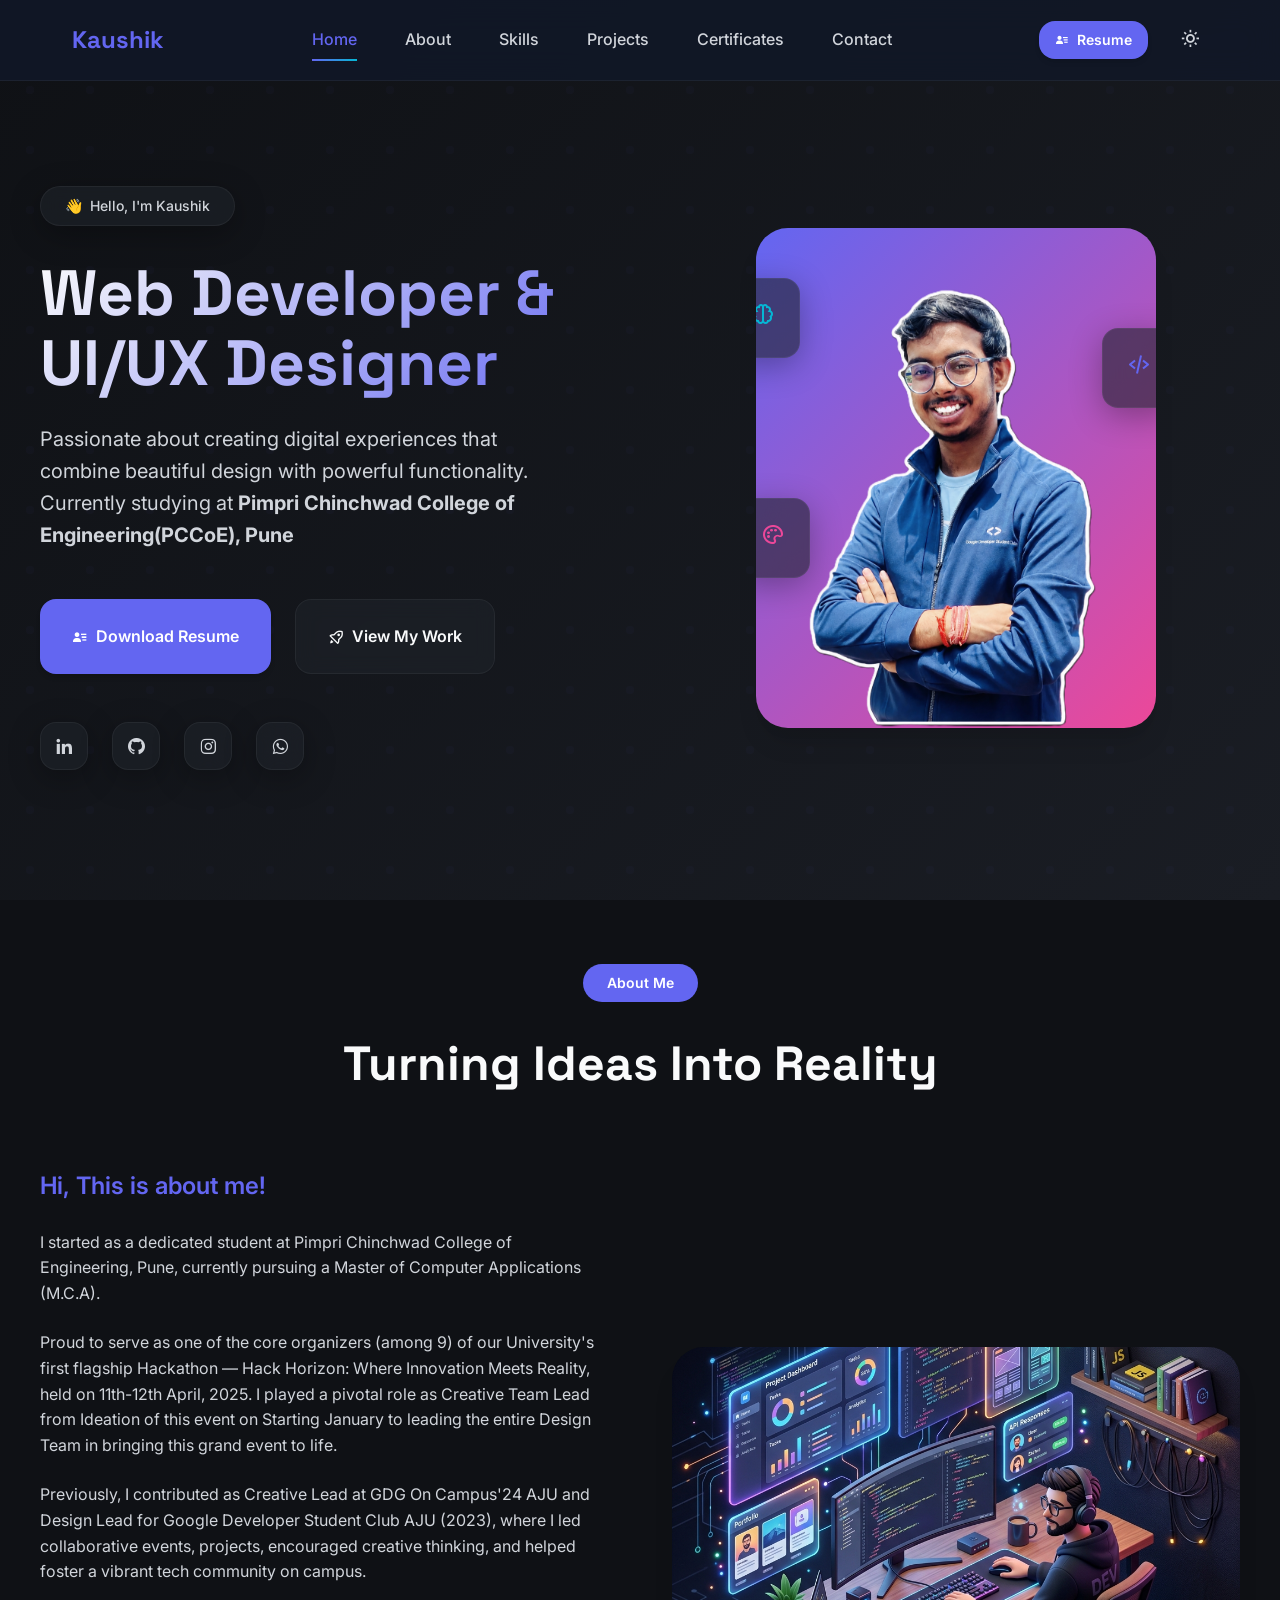
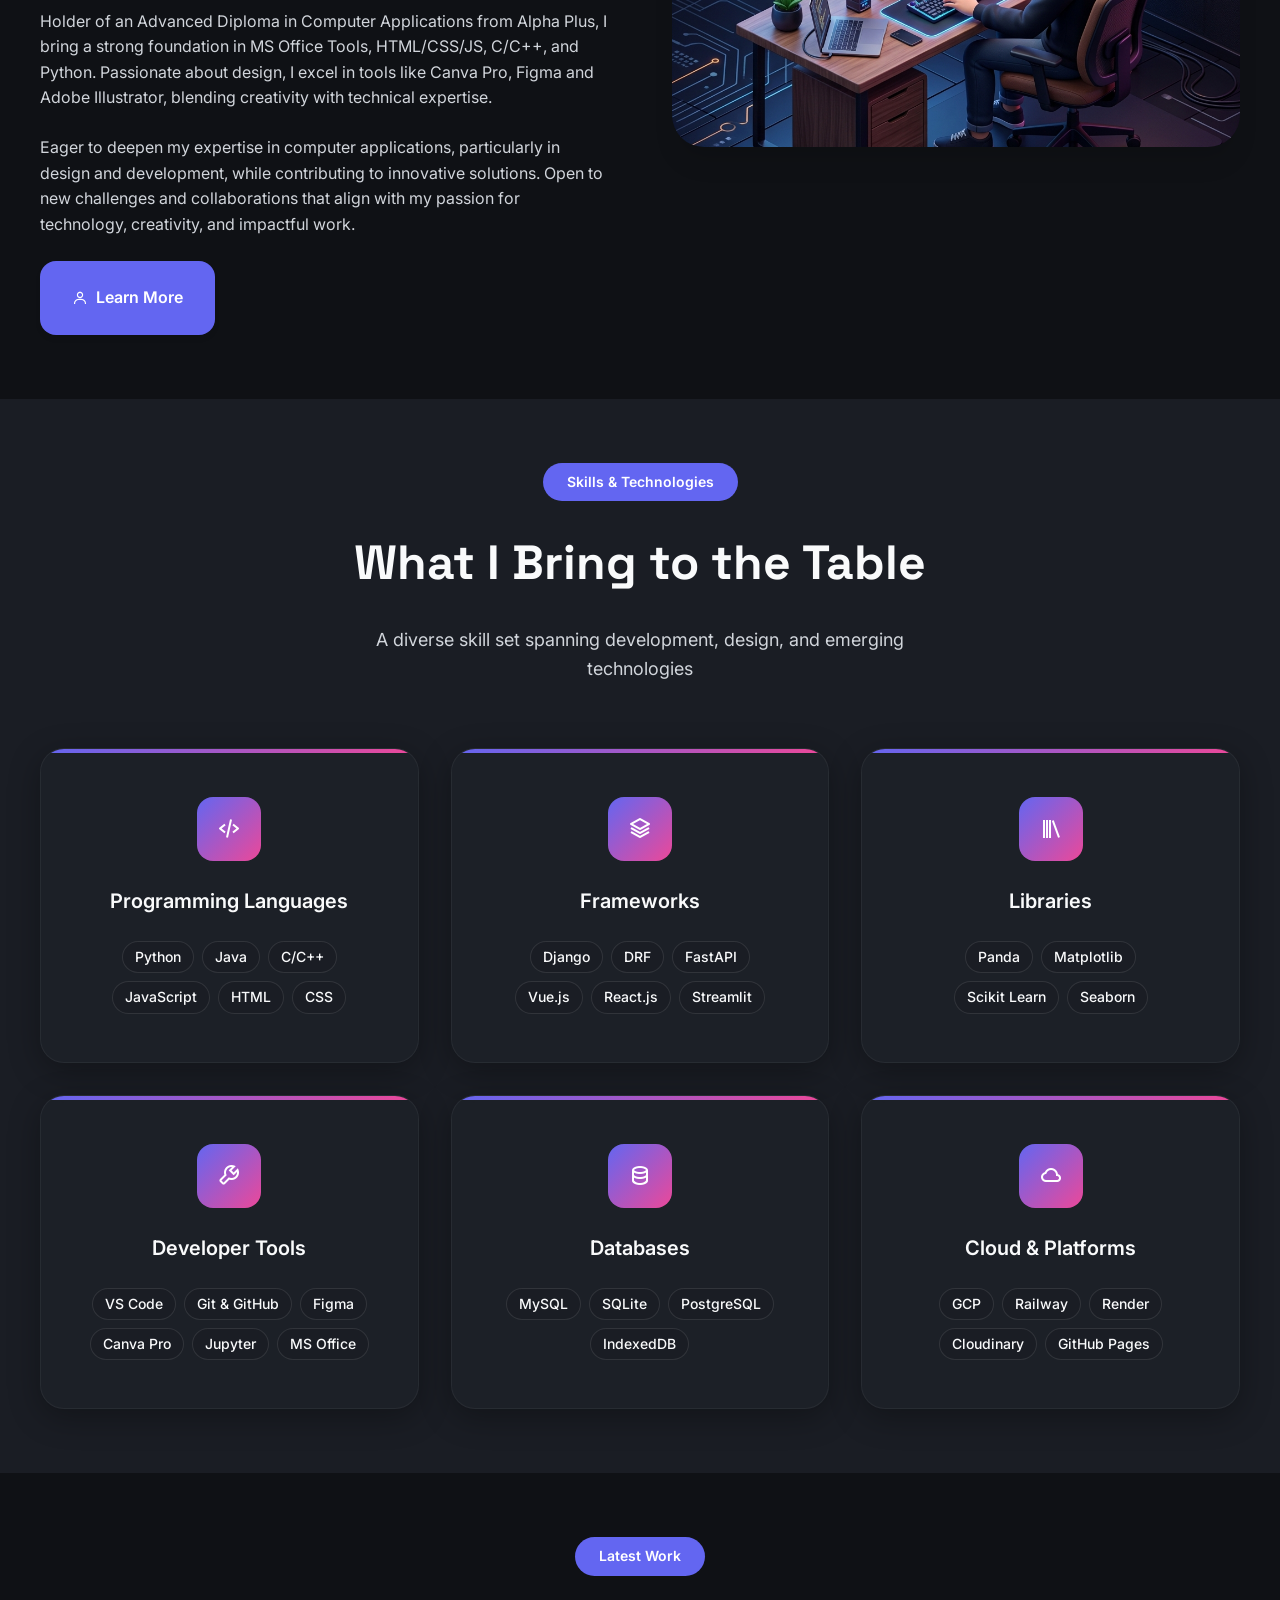
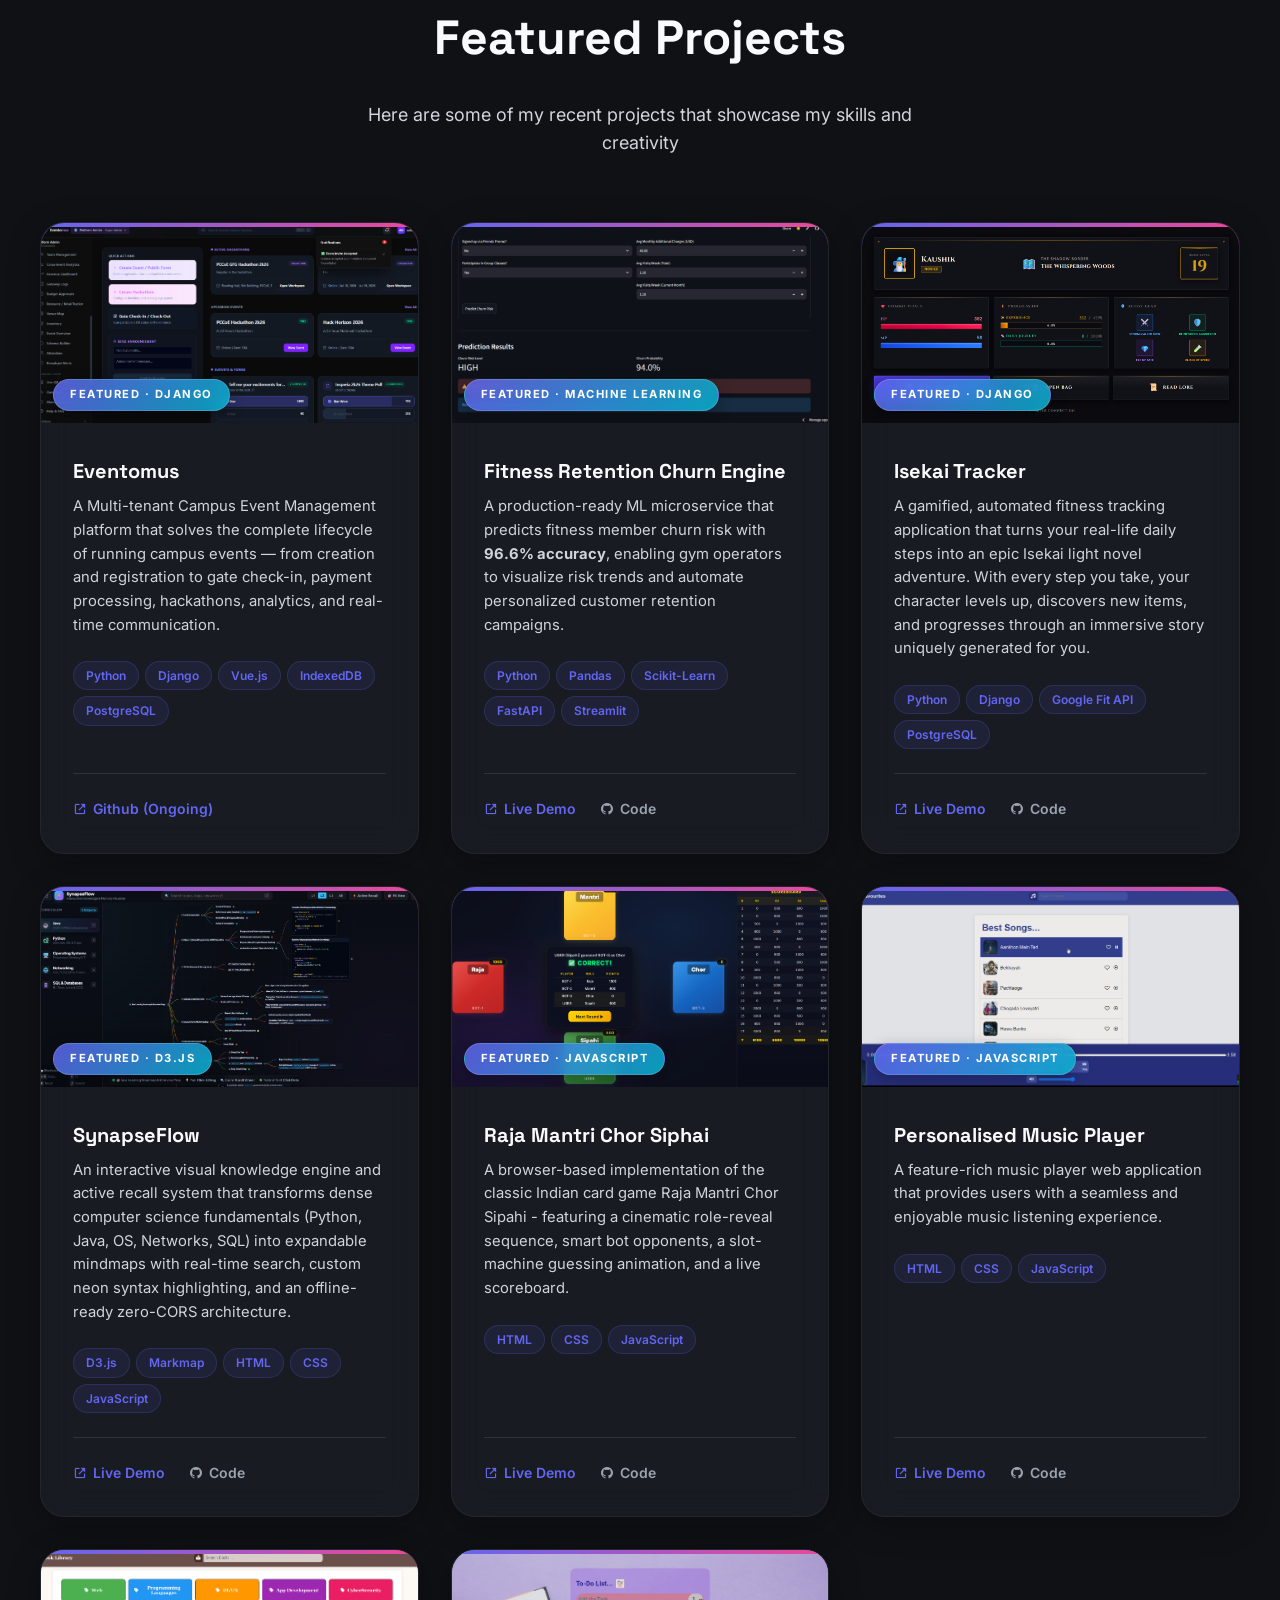
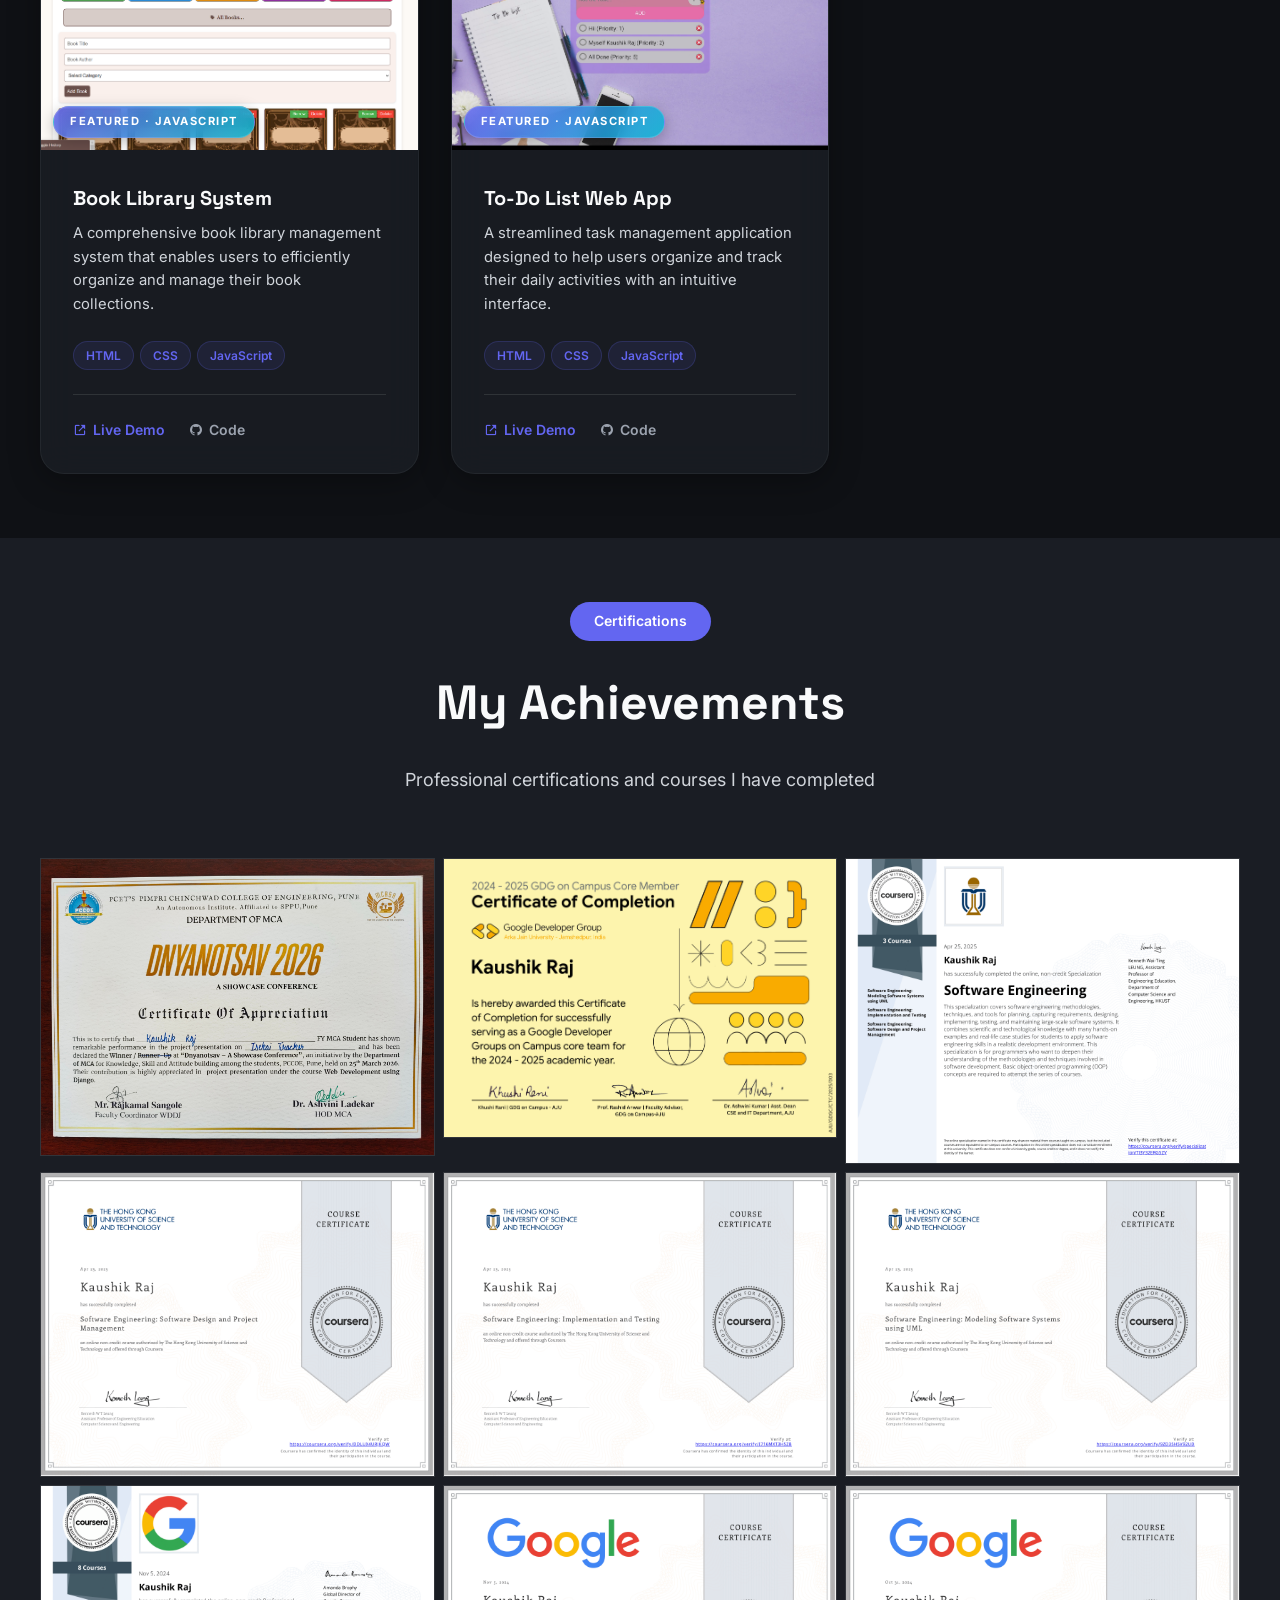
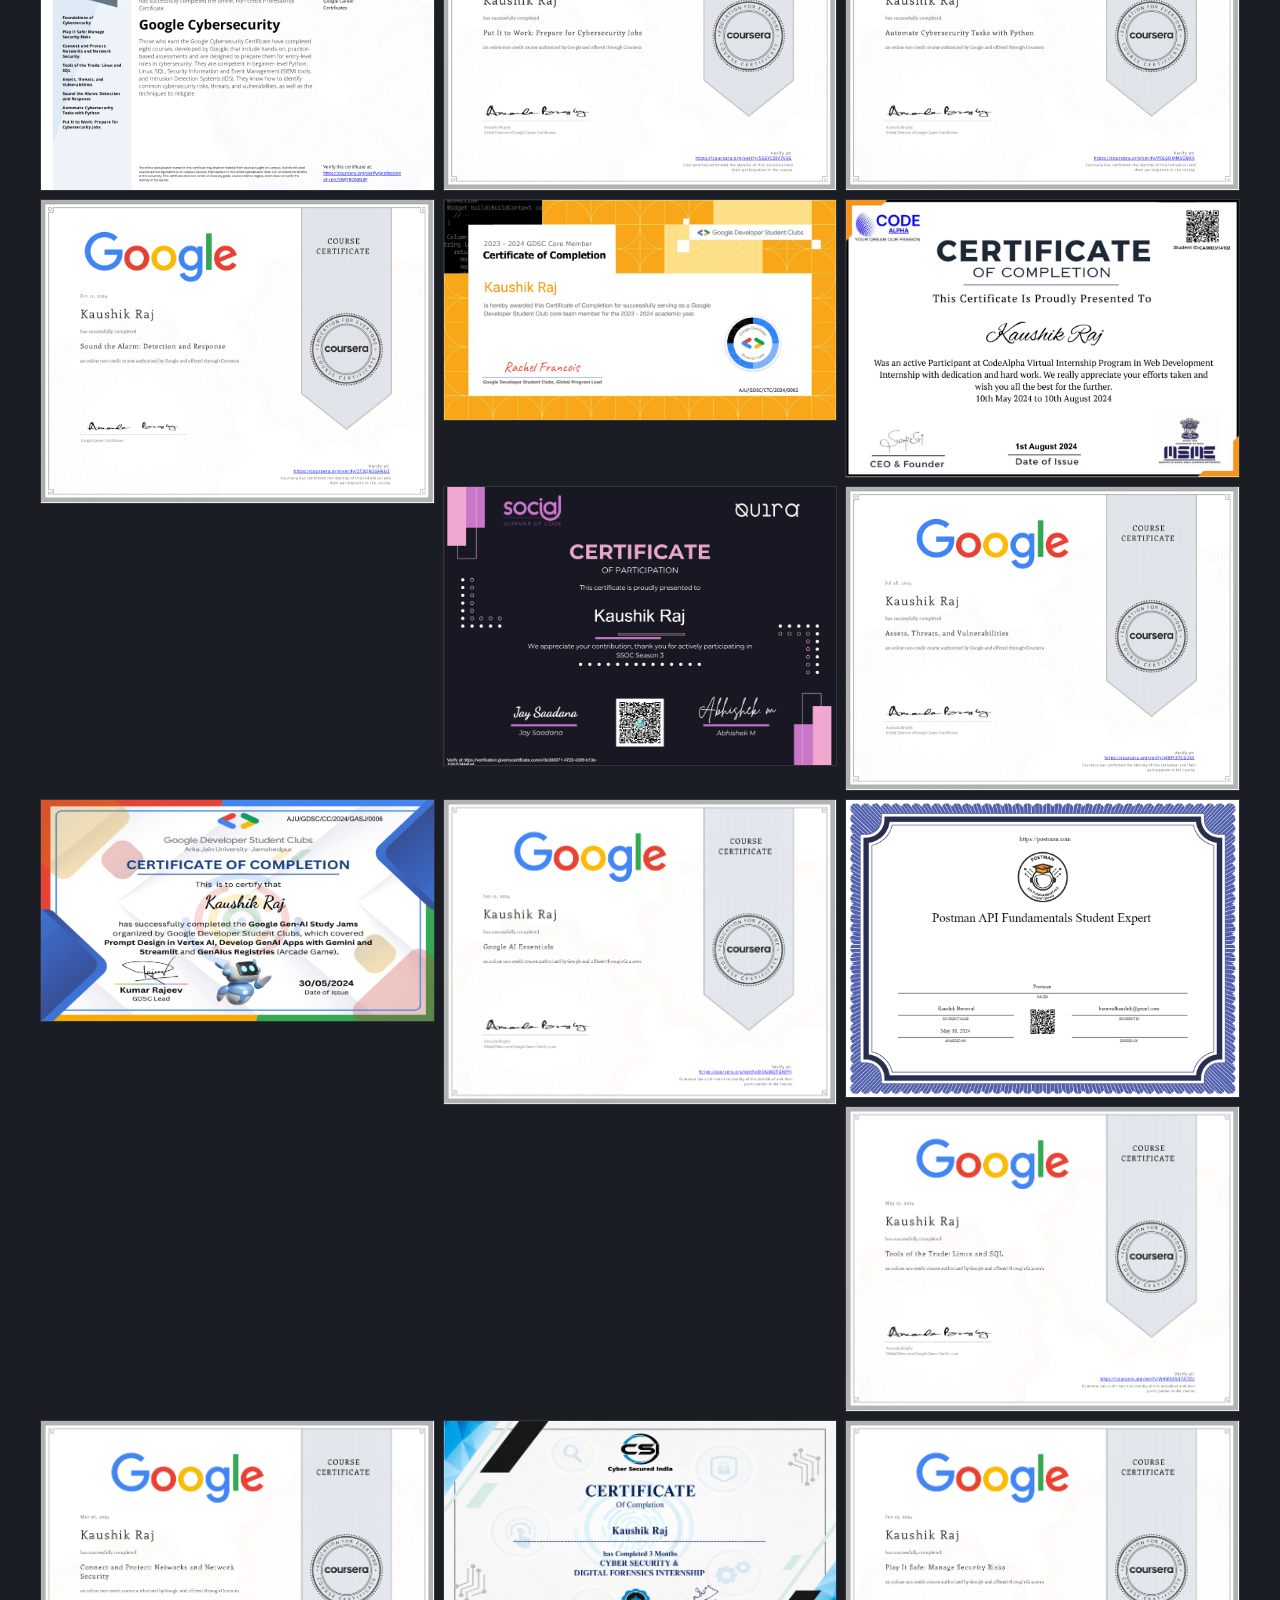
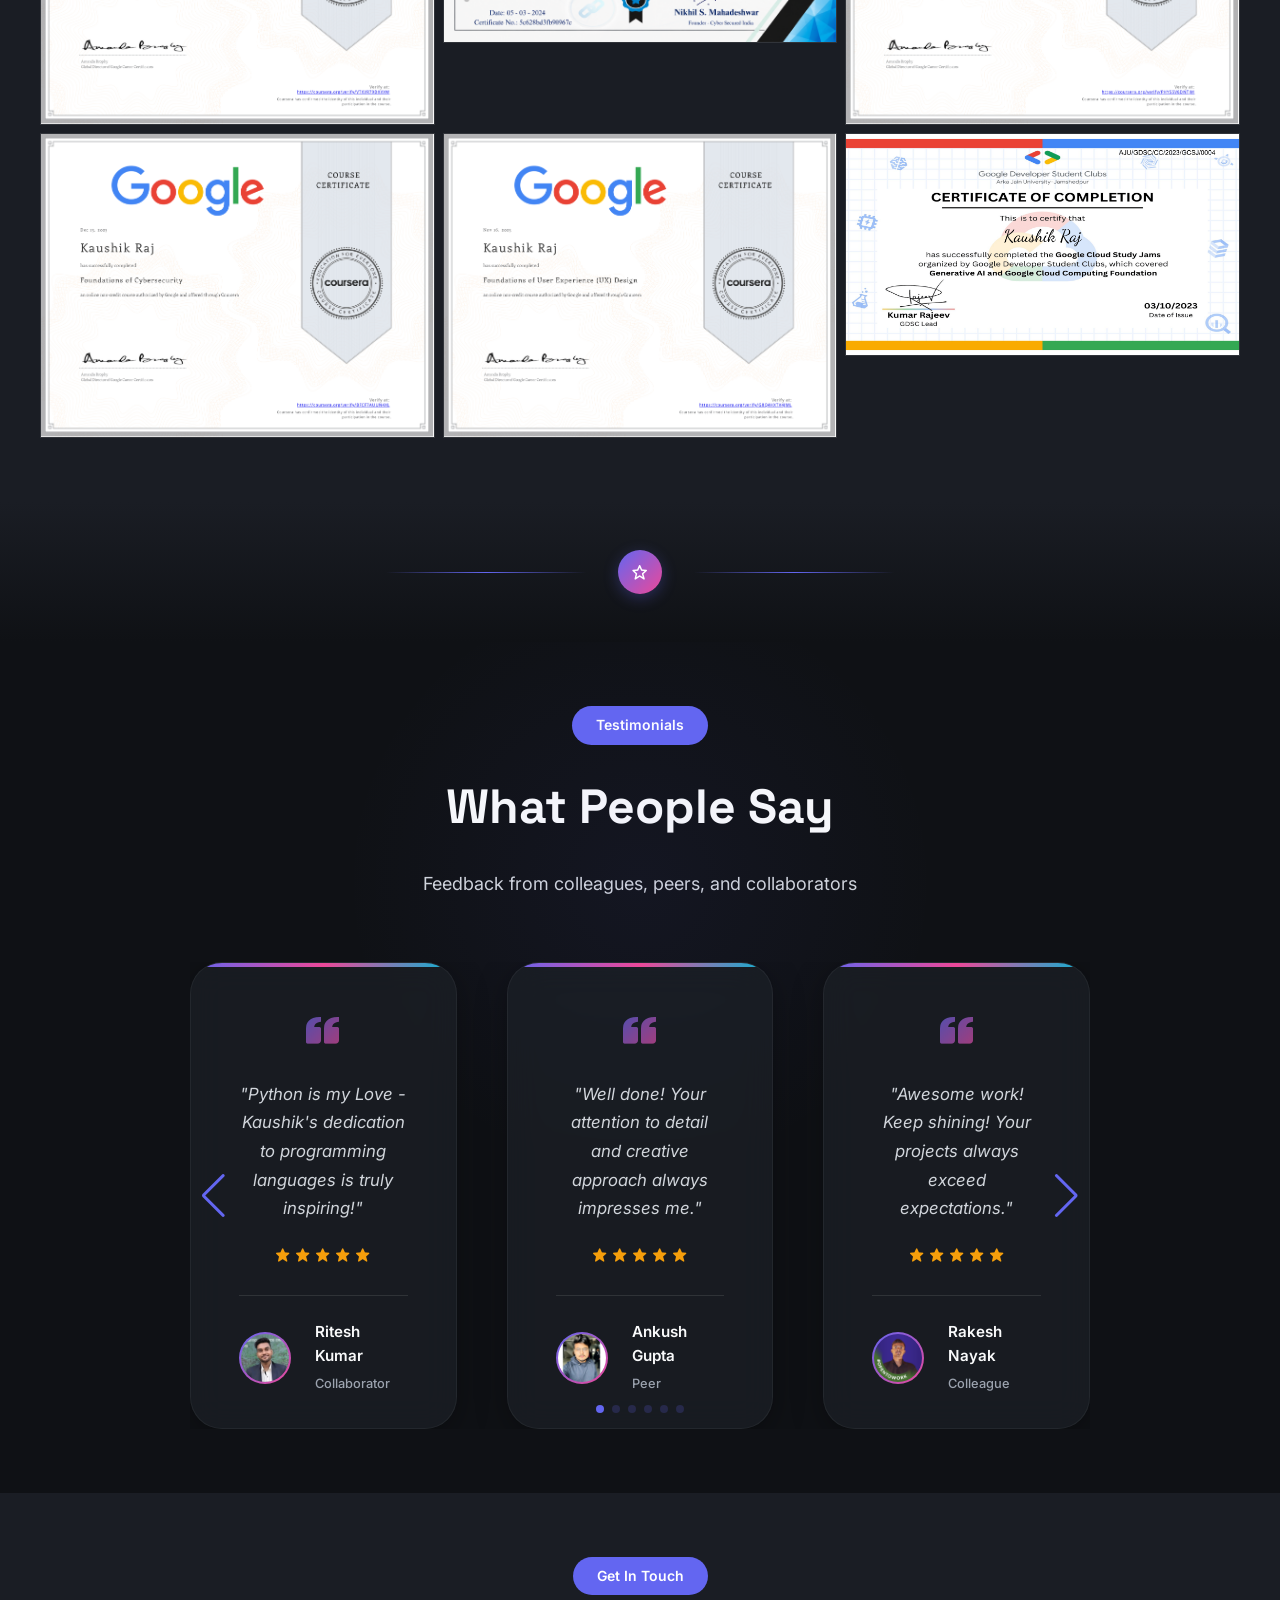
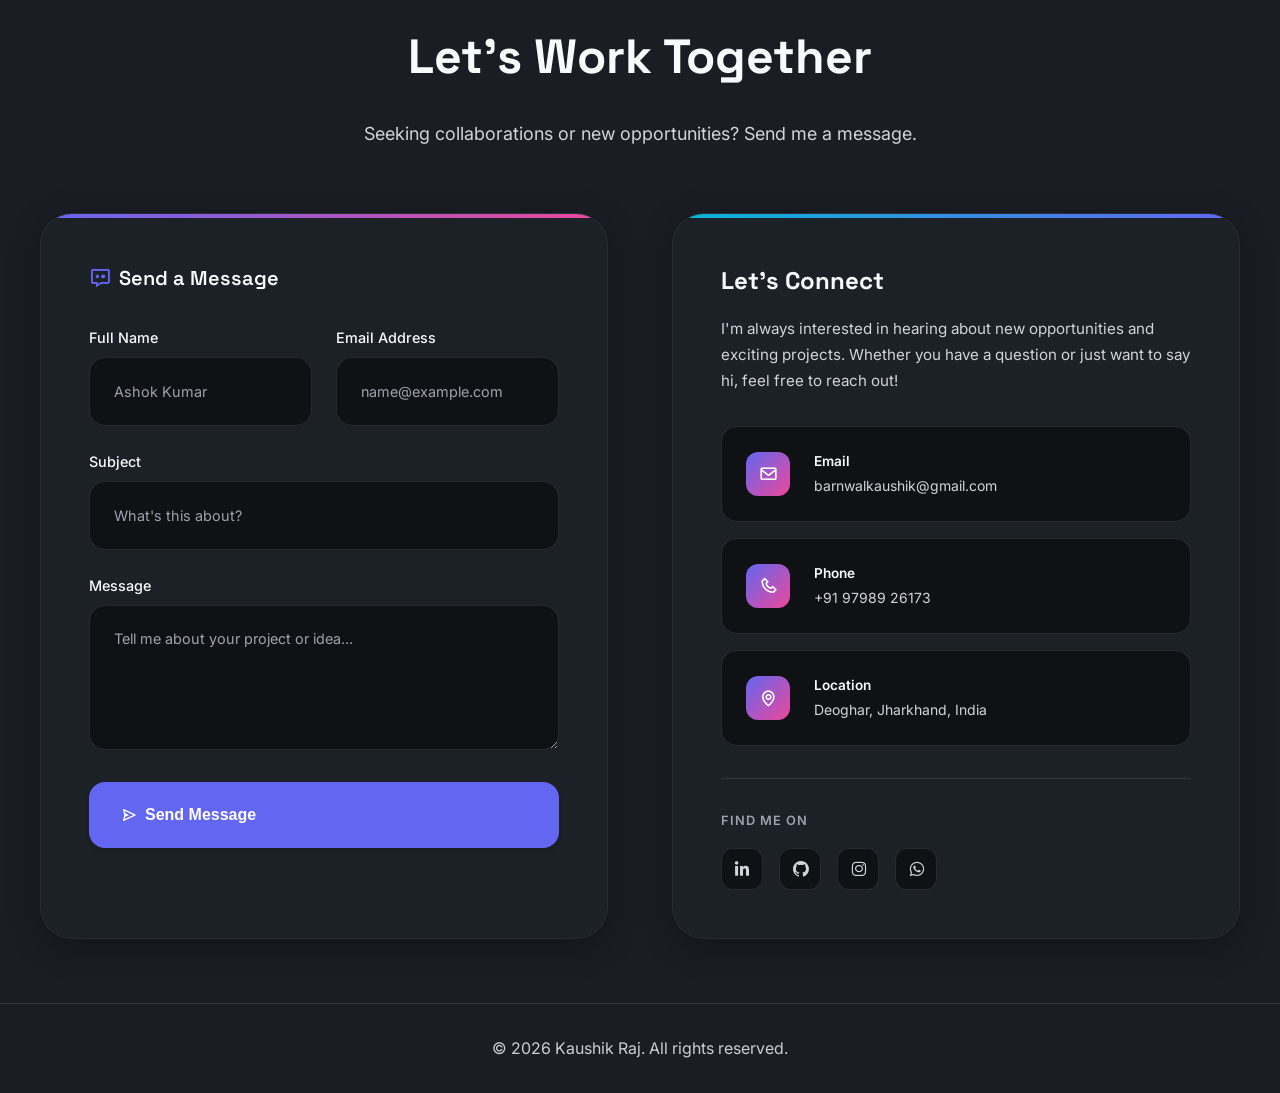
==== commit 157537e1: "feat: add main index.html for portfolio website" ====
--- a/public/index.html
+++ b/public/index.html
@@ -421,10 +421,7 @@
                     <div class="project-content">
                         <h3 class="project-title">SynapseFlow</h3>
                         <p class="project-description">
-                            An interactive visual knowledge engine and active recall system that transforms
-                            dense computer science fundamentals (Python, Java, OS, Networks, SQL) into organic,
-                            expandable mindmaps with real-time search, custom neon syntax highlighting, and an
-                            offline-ready zero-CORS architecture.
+                            An interactive visual knowledge engine and active recall system that transforms dense computer science fundamentals (Python, Java, OS, Networks, SQL) into expandable mindmaps with real-time search, custom neon syntax highlighting, and an offline-ready zero-CORS architecture.
                         </p>
                         <div class="project-tech">
                             <span class="tech-tag">D3.js</span>
